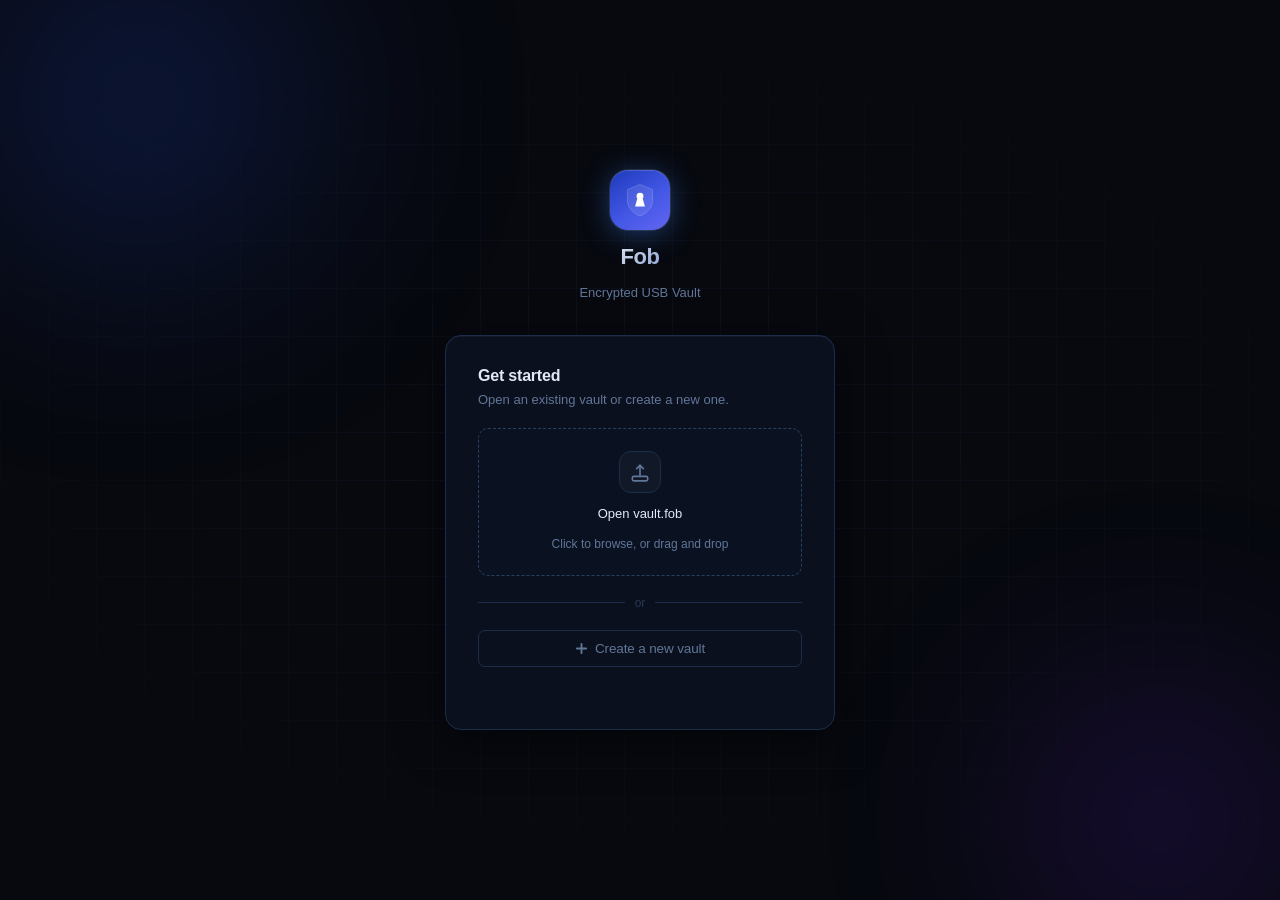
==== web/index.html @ 7285d8ee "Checkpoint: Phase B — browser vault now opens v4/Argon2id via embedded Rust WASM Replace the browser" ====
<!DOCTYPE html>
<html lang="en">
<head>
<meta charset="UTF-8">
<meta name="viewport" content="width=device-width, initial-scale=1.0">
<meta http-equiv="Content-Security-Policy" content="default-src 'none'; style-src 'unsafe-inline'; script-src 'unsafe-inline' 'wasm-unsafe-eval'; img-src data:; connect-src 'self'; object-src 'none'; base-uri 'none'; form-action 'none';">
<title>Fob — Encrypted Vault</title>
<link rel="icon" type="image/svg+xml" href="[data-uri]">
<style>
:root {
  --bg:        #07090f;
  --surface:   #0c1220;
  --surface2:  #111827;
  --surface3:  #17213a;
  --border:    #1e2d47;
  --border2:   #28405e;

  --blue:      #3b82f6;
  --blue-dim:  #0c1e3d;
  --blue-glow: rgba(59,130,246,.13);

  --text:      #e2e9f6;
  --text-2:    #617698;
  --text-3:    #273855;

  --ok:        #22c55e;
  --ok-dim:    #052012;
  --warn:      #f59e0b;
  --danger:    #ef4444;
  --danger-dim:#1f0808;

  --radius:    10px;
  --radius-lg: 16px;
  --radius-sm: 7px;
  --radius-xs: 4px;

  --sans: -apple-system, BlinkMacSystemFont, 'Inter', 'Segoe UI', sans-serif;
  --mono: 'SF Mono', 'JetBrains Mono', 'Fira Code', Consolas, monospace;

  --sidebar-w: 210px;
  --topbar-h:  48px;
  --t: .14s ease;
}

@keyframes fadeInUp  { from{opacity:0;transform:translateY(12px)}to{opacity:1;transform:translateY(0)} }
@keyframes fadeIn    { from{opacity:0}to{opacity:1} }
@keyframes modalIn   { from{opacity:0;transform:scale(.96) translateY(8px)}to{opacity:1;transform:scale(1) translateY(0)} }
@keyframes orb1      { 0%,100%{transform:translate(0,0) scale(1)}50%{transform:translate(7%,-5%) scale(1.07)} }
@keyframes orb2      { 0%,100%{transform:translate(0,0) scale(1)}50%{transform:translate(-5%,7%) scale(1.05)} }
@keyframes spin      { to{transform:rotate(360deg)} }
@keyframes pulse     { 0%,100%{opacity:1}50%{opacity:.45} }
@keyframes codePop   { 0%{transform:scale(1)}50%{transform:scale(1.04)}100%{transform:scale(1)} }

*,*::before,*::after{box-sizing:border-box;margin:0;padding:0}
html,body{height:100%;background:var(--bg);color:var(--text);font-family:var(--sans);font-size:14px;line-height:1.5;overflow:hidden;-webkit-font-smoothing:antialiased}
button{cursor:pointer;font-family:inherit}
input,textarea{font-family:inherit}
a{color:var(--blue);text-decoration:none}
svg{display:block;flex-shrink:0}
::-webkit-scrollbar{width:4px}
::-webkit-scrollbar-track{background:transparent}
::-webkit-scrollbar-thumb{background:var(--border2);border-radius:2px}

/* ── Lock screen ─────────────────────────────────────────────────── */
#lock-screen{position:relative;overflow:hidden;display:flex;flex-direction:column;align-items:center;justify-content:center;height:100vh;gap:32px}
.lock-bg{position:absolute;inset:0;pointer-events:none;z-index:0}
.lock-orb{position:absolute;border-radius:50%;filter:blur(90px);opacity:.35;will-change:transform}
.lock-orb-1{width:560px;height:560px;top:-180px;left:-140px;background:radial-gradient(circle,#1e3caa 0%,transparent 70%);animation:orb1 15s ease-in-out infinite}
.lock-orb-2{width:440px;height:440px;bottom:-140px;right:-100px;background:radial-gradient(circle,#4f1ea0 0%,transparent 70%);animation:orb2 19s ease-in-out infinite}
.lock-grid{position:absolute;inset:0;background-image:linear-gradient(var(--border) 1px,transparent 1px),linear-gradient(90deg,var(--border) 1px,transparent 1px);background-size:48px 48px;mask-image:radial-gradient(ellipse 65% 55% at 50% 50%,black 30%,transparent 100%);opacity:.2}

.brand{display:flex;flex-direction:column;align-items:center;gap:10px;position:relative;z-index:1;animation:fadeInUp .45s ease both}
.brand-logo{width:60px;height:60px;border-radius:18px;background:linear-gradient(145deg,#1e3abb 0%,#4257e5 55%,#6366f1 100%);display:flex;align-items:center;justify-content:center;box-shadow:0 0 0 1px rgba(255,255,255,.1),0 4px 28px rgba(59,130,246,.4),inset 0 1px 0 rgba(255,255,255,.15)}
.brand-name{font-size:22px;font-weight:700;letter-spacing:-.4px;background:linear-gradient(135deg,#dde4f0 0%,#8ba3d4 100%);-webkit-background-clip:text;-webkit-text-fill-color:transparent}
.brand-tagline{font-size:13px;color:var(--text-2)}

.lock-card{background:rgba(12,18,32,.9);border:1px solid var(--border);border-radius:var(--radius-lg);padding:28px 32px;width:390px;display:flex;flex-direction:column;gap:18px;box-shadow:0 8px 48px rgba(0,0,0,.55),inset 0 1px 0 rgba(255,255,255,.04);backdrop-filter:blur(20px);position:relative;z-index:1}
.lock-card-title{font-size:16px;font-weight:600;letter-spacing:-.2px}
.lock-card-sub{font-size:13px;color:var(--text-2);margin-top:2px;line-height:1.6}

/* vault-found badge */
.vault-badge{display:flex;align-items:center;gap:12px;background:var(--surface2);border:1px solid var(--border);border-radius:var(--radius);padding:12px 14px}
.vault-badge-icon{width:38px;height:38px;border-radius:10px;background:var(--blue-dim);border:1px solid rgba(59,130,246,.2);display:flex;align-items:center;justify-content:center;color:var(--blue);flex-shrink:0}
.vault-badge-name{font-size:13px;font-weight:500;color:var(--text)}
.vault-badge-hint{font-size:12px;color:var(--text-2);margin-top:1px}

/* ── Forms ───────────────────────────────────────────────────────── */
.field{display:flex;flex-direction:column;gap:5px}
.field label{font-size:11px;font-weight:700;color:var(--text-2);letter-spacing:.05em;text-transform:uppercase}
.field input,.field textarea{background:var(--bg);border:1px solid var(--border2);border-radius:var(--radius-sm);color:var(--text);padding:10px 12px;font-size:14px;outline:none;width:100%;transition:border-color var(--t),box-shadow var(--t)}
.field input:focus,.field textarea:focus{border-color:var(--blue);box-shadow:0 0 0 3px var(--blue-glow)}
.field input.error{border-color:var(--danger)}
.field input::placeholder,.field textarea::placeholder{color:var(--text-3)}
.pass-wrap{position:relative}
.pass-wrap input{padding-right:40px}
.pass-toggle{position:absolute;right:6px;top:50%;transform:translateY(-50%);background:none;border:none;color:var(--text-3);padding:6px;border-radius:6px;display:flex;transition:color var(--t),background var(--t)}
.pass-toggle:hover{color:var(--text);background:var(--surface2)}
.pass-toggle.accent:hover{color:var(--blue);background:var(--blue-dim)}

/* Collapsible "advanced" section — custom, not native <details>, so it
   animates smoothly and matches the rest of the app's look. */
.advanced-toggle{display:flex;align-items:center;gap:7px;background:none;border:none;color:var(--text-2);font-size:12.5px;font-weight:600;cursor:pointer;padding:2px 0;width:100%;text-align:left;transition:color var(--t)}
.advanced-toggle:hover{color:var(--text)}
.advanced-toggle-icon{display:flex;transition:transform var(--t) ease;color:var(--text-3)}
.advanced-toggle[aria-expanded="true"] .advanced-toggle-icon{transform:rotate(90deg)}
.advanced-panel{display:flex;flex-direction:column;gap:14px;max-height:0;overflow:hidden;transition:max-height .28s ease,opacity .2s ease;opacity:0}
.advanced-panel.open{max-height:280px;opacity:1;transition:max-height .32s ease,opacity .28s ease .04s}

/* Password strength meter */
.pw-strength{display:flex;gap:3px;margin-top:7px}
.pw-strength-seg{height:3px;flex:1;border-radius:2px;background:var(--border);transition:background .2s ease}
.pw-strength-label{font-size:11px;color:var(--text-3);margin-top:5px;transition:color .2s ease;min-height:14px}

.btn-row{display:flex;gap:8px}
.btn{display:inline-flex;align-items:center;justify-content:center;gap:7px;border:none;border-radius:var(--radius-sm);padding:10px 18px;font-size:13.5px;font-weight:500;transition:all var(--t);letter-spacing:-.01em;white-space:nowrap}
.btn:hover{filter:brightness(1.1)}
.btn:active{transform:scale(.98)}
.btn:disabled{opacity:.4;cursor:not-allowed;filter:none;transform:none}
.btn-primary{background:var(--blue);color:#fff;width:100%;box-shadow:0 2px 12px rgba(59,130,246,.3)}
.btn-primary:hover{box-shadow:0 4px 20px rgba(59,130,246,.45)}
.btn-secondary{background:var(--surface2);color:var(--text);border:1px solid var(--border2)}
.btn-danger{background:var(--danger-dim);color:var(--danger);border:1px solid rgba(239,68,68,.25)}
.btn-ghost{background:transparent;color:var(--text-2);border:1px solid var(--border)}
.btn-ghost:hover{background:var(--surface2);color:var(--text)}
.btn-sm{padding:6px 12px;font-size:12px}
.err-msg{font-size:12px;color:var(--danger);min-height:16px}
.spinner{width:15px;height:15px;border:2px solid rgba(255,255,255,.3);border-top-color:#fff;border-radius:50%;animation:spin .65s linear infinite;flex-shrink:0}

.or-divider{display:flex;align-items:center;gap:10px;font-size:12px;color:var(--text-3)}
.or-divider::before,.or-divider::after{content:'';flex:1;height:1px;background:var(--border)}

.vault-picker{display:flex;flex-direction:column;align-items:center;gap:11px;padding:22px;border:1px dashed var(--border2);border-radius:var(--radius);text-align:center;cursor:pointer;transition:border-color var(--t),background var(--t);background:rgba(59,130,246,.02)}
.vault-picker:hover,.vault-picker.drag-over{border-color:var(--blue);background:var(--blue-dim);border-style:solid}
.vault-picker-icon{width:42px;height:42px;border-radius:12px;background:var(--surface2);border:1px solid var(--border);display:flex;align-items:center;justify-content:center;color:var(--text-2)}
.vault-picker-text{font-size:13px;font-weight:500;color:var(--text)}
.vault-picker-hint{font-size:12px;color:var(--text-2)}
.forget-link{font-size:11.5px;color:var(--text-3);background:none;border:none;cursor:pointer;text-decoration:underline;text-decoration-style:dotted}
.forget-link:hover{color:var(--text-2)}

/* ── Vault UI ────────────────────────────────────────────────────── */
#vault-ui{display:none;flex-direction:column;height:100vh}
.topbar{height:var(--topbar-h);display:flex;align-items:center;padding:0 16px;border-bottom:1px solid var(--border);gap:10px;flex-shrink:0;background:var(--surface)}
.topbar-logo{width:28px;height:28px;border-radius:8px;flex-shrink:0;background:linear-gradient(145deg,#1e3abb,#6366f1);display:flex;align-items:center;justify-content:center}
.topbar-title{font-weight:700;font-size:14px;letter-spacing:-.2px}
.topbar-sep{width:1px;height:16px;background:var(--border2);flex-shrink:0}
.topbar-badge{background:var(--ok-dim);color:var(--ok);border-radius:var(--radius-xs);font-size:11px;font-weight:700;padding:2px 8px;letter-spacing:.07em;display:flex;align-items:center;gap:5px}
.topbar-fp{color:var(--text-3);font-size:11px;font-family:var(--mono);max-width:180px;overflow:hidden;text-overflow:ellipsis;white-space:nowrap}
.topbar-right{margin-left:auto;display:flex;align-items:center;gap:12px}
.topbar-clock{font-size:12px;color:var(--text-2);font-family:var(--mono)}

.vault-body{display:flex;flex:1;overflow:hidden}

/* ── Sidebar ─────────────────────────────────────────────────────── */
.sidebar{width:var(--sidebar-w);background:var(--surface);border-right:1px solid var(--border);display:flex;flex-direction:column;flex-shrink:0;overflow-y:auto;padding:10px 0}
.sidebar-section{font-size:10px;font-weight:700;color:var(--text-3);letter-spacing:.1em;text-transform:uppercase;padding:10px 16px 4px}
.nav-item{display:flex;align-items:center;gap:9px;padding:8px 12px 8px 14px;cursor:pointer;margin:1px 8px;border-radius:var(--radius-sm);transition:background var(--t),color var(--t);font-size:13px;font-weight:500;color:var(--text-2);user-select:none;position:relative}
.nav-item:hover{background:var(--surface2);color:var(--text)}
.nav-item.active{color:var(--text);background:var(--blue-dim)}
.nav-item.active::before{content:'';position:absolute;left:-8px;top:5px;bottom:5px;width:3px;background:var(--blue);border-radius:0 2px 2px 0}
.nav-item .ni{color:var(--text-3);transition:color var(--t)}
.nav-item:hover .ni,.nav-item.active .ni{color:var(--blue)}
.nav-count{margin-left:auto;background:var(--surface2);border-radius:10px;padding:1px 7px;font-size:11px;color:var(--text-3)}
.nav-item.active .nav-count{background:rgba(59,130,246,.15);color:var(--blue)}
.sidebar-divider{border:none;border-top:1px solid var(--border);margin:8px 0}
.sidebar-action{display:flex;align-items:center;gap:9px;padding:8px 12px 8px 14px;cursor:pointer;margin:1px 8px;border-radius:var(--radius-sm);transition:background var(--t),color var(--t);font-size:13px;color:var(--text-2)}
.sidebar-action:hover{background:var(--surface2);color:var(--text)}
.sidebar-action.danger:hover{color:var(--danger);background:var(--danger-dim)}
.sidebar-action .ni{color:var(--text-3)}
.sidebar-action:hover .ni{color:inherit}
.sidebar-action.danger:hover .ni{color:var(--danger)}

/* ── Content ─────────────────────────────────────────────────────── */
.content{flex:1;display:flex;flex-direction:column;overflow:hidden}
.content-header{padding:12px 20px;border-bottom:1px solid var(--border);display:flex;align-items:center;gap:10px;flex-shrink:0;background:var(--surface)}
.content-title{font-size:15px;font-weight:600;letter-spacing:-.2px}
.content-count{color:var(--text-3);font-size:13px}
.search-box{margin-left:auto;background:var(--surface2);border:1px solid var(--border2);border-radius:var(--radius-sm);display:flex;align-items:center;padding:0 10px;gap:7px;transition:border-color var(--t),box-shadow var(--t)}
.search-box:focus-within{border-color:var(--blue);box-shadow:0 0 0 3px var(--blue-glow)}
.search-box input{background:transparent;border:none;color:var(--text);font-size:13px;outline:none;padding:7px 0;width:150px}
.search-box input::placeholder{color:var(--text-3)}
.search-box .ni{color:var(--text-3)}
.add-btn{display:flex;align-items:center;gap:6px;background:var(--blue);color:#fff;border:none;border-radius:var(--radius-sm);padding:7px 14px;font-size:13px;font-weight:600;box-shadow:0 2px 8px rgba(59,130,246,.3);transition:all var(--t);flex-shrink:0}
.add-btn:hover{filter:brightness(1.1);box-shadow:0 4px 14px rgba(59,130,246,.45)}
.add-btn:active{transform:scale(.98)}
.content-body{display:flex;flex:1;overflow:hidden}

/* ── Entry list ──────────────────────────────────────────────────── */
.entry-list{width:272px;border-right:1px solid var(--border);overflow-y:auto;flex-shrink:0}
.entry-item{padding:11px 14px;border-bottom:1px solid rgba(30,45,71,.5);cursor:pointer;transition:background var(--t);display:flex;align-items:center;gap:11px}
.entry-item:hover{background:rgba(59,130,246,.06)}
.entry-item.selected{background:var(--blue-dim);border-left:3px solid var(--blue);padding-left:11px}
.entry-avatar{width:38px;height:38px;border-radius:11px;display:flex;align-items:center;justify-content:center;font-size:15px;font-weight:700;color:rgba(255,255,255,.92);flex-shrink:0;letter-spacing:-.5px}
.entry-text{overflow:hidden;min-width:0}
.entry-name{font-weight:500;font-size:13.5px;white-space:nowrap;overflow:hidden;text-overflow:ellipsis;color:var(--text)}
.entry-sub{font-size:12px;color:var(--text-3);white-space:nowrap;overflow:hidden;text-overflow:ellipsis;margin-top:2px}

.entry-empty{padding:48px 20px;text-align:center;color:var(--text-3);font-size:13px;line-height:1.8;display:flex;flex-direction:column;align-items:center;gap:12px}
.entry-empty-icon{width:48px;height:48px;border-radius:14px;background:var(--surface2);border:1px solid var(--border);display:flex;align-items:center;justify-content:center;color:var(--text-3)}

/* ── Detail panel ────────────────────────────────────────────────── */
.detail-panel{flex:1;overflow-y:auto;padding:24px 28px;display:flex;flex-direction:column}
.detail-empty{flex:1;display:flex;flex-direction:column;align-items:center;justify-content:center;color:var(--text-3);font-size:13px;gap:10px}
.detail-empty-icon{width:52px;height:52px;border-radius:14px;background:var(--surface2);border:1px solid var(--border);display:flex;align-items:center;justify-content:center;color:var(--text-3)}

.detail-header{display:flex;align-items:center;gap:14px;padding-bottom:20px;border-bottom:1px solid var(--border);margin-bottom:22px;flex-shrink:0}
.detail-avatar{width:48px;height:48px;border-radius:14px;display:flex;align-items:center;justify-content:center;font-size:20px;font-weight:700;color:rgba(255,255,255,.92);flex-shrink:0;letter-spacing:-1px}
.detail-hinfo{flex:1;min-width:0}
.detail-title{font-size:18px;font-weight:700;letter-spacing:-.3px;color:var(--text);white-space:nowrap;overflow:hidden;text-overflow:ellipsis}
.detail-subtitle{font-size:12px;color:var(--text-3);margin-top:3px}
.detail-type-badge{display:none}

.detail-field{margin-bottom:12px}
.detail-field-label{font-size:11px;font-weight:600;color:var(--text-3);text-transform:uppercase;letter-spacing:.07em;margin-bottom:5px}
.detail-field-row{display:flex;gap:6px}
.detail-field-value{flex:1;background:var(--bg);border:1px solid var(--border);border-radius:var(--radius-sm);padding:9px 12px;font-size:13.5px;color:var(--text);min-width:0;word-break:break-all;line-height:1.5;align-self:center}
.detail-field-value.masked{font-family:var(--mono);font-size:18px;letter-spacing:.06em;color:var(--text-3);line-height:1.2}
.detail-field-textarea{font-family:inherit;background:var(--bg);border:1px solid var(--border);border-radius:var(--radius-sm);padding:10px 12px;font-size:13px;color:var(--text);width:100%;line-height:1.7;resize:none;outline:none;display:block}

.detail-url-link{flex:1;background:var(--bg);border:1px solid var(--border);border-radius:var(--radius-sm);padding:9px 12px;font-size:13px;color:var(--blue);text-decoration:none;overflow:hidden;text-overflow:ellipsis;white-space:nowrap;display:block;transition:border-color var(--t)}
.detail-url-link:hover{border-color:var(--blue);background:var(--blue-dim)}

.detail-meta{font-size:12px;color:var(--text-3);margin-top:20px;padding-top:16px;border-top:1px solid var(--border);display:flex;gap:20px}
.detail-meta-item{display:flex;flex-direction:column;gap:3px}
.detail-meta-label{font-size:10.5px;font-weight:600;text-transform:uppercase;letter-spacing:.07em}
.detail-meta-val{font-size:12.5px;color:var(--text-2)}

.danger-zone{margin-top:28px;padding-top:16px;border-top:1px solid var(--border);display:flex;gap:8px}
.danger-zone .btn{flex:1}

.copy-btn{background:var(--surface2);color:var(--text-2);border:1px solid var(--border);border-radius:var(--radius-sm);padding:8px 13px;font-size:12px;font-weight:500;display:flex;align-items:center;gap:5px;transition:all var(--t);flex-shrink:0;white-space:nowrap;cursor:pointer}
.copy-btn:hover{background:var(--border2);color:var(--text)}
.copy-btn.copied{color:var(--ok);border-color:rgba(34,197,94,.3);background:rgba(34,197,94,.06)}

.reveal-btn{background:var(--surface2);color:var(--text-2);border:1px solid var(--border);border-radius:var(--radius-sm);padding:8px 13px;font-size:12px;font-weight:500;display:flex;align-items:center;gap:5px;transition:all var(--t);flex-shrink:0;cursor:pointer}
.reveal-btn:hover{background:var(--border2);color:var(--text)}

/* ── TOTP panel ──────────────────────────────────────────────────── */
.totp-panel{display:none;flex:1;overflow-y:auto;padding:20px 24px}
.totp-grid{display:grid;grid-template-columns:repeat(auto-fill,minmax(260px,1fr));gap:14px}
.totp-card{background:var(--surface2);border:1px solid var(--border);border-radius:var(--radius);padding:18px 20px;transition:border-color var(--t),box-shadow var(--t)}
.totp-card:hover{border-color:var(--border2);box-shadow:0 4px 20px rgba(0,0,0,.2)}
.totp-card-head{display:flex;align-items:center;gap:12px;margin-bottom:16px}
.totp-card-info{flex:1;overflow:hidden}
.totp-card-name{font-weight:600;font-size:14px;white-space:nowrap;overflow:hidden;text-overflow:ellipsis}
.totp-card-account{font-size:12px;color:var(--text-3);margin-top:2px;white-space:nowrap;overflow:hidden;text-overflow:ellipsis}
.totp-code-wrap{background:var(--bg);border:1px solid var(--border);border-radius:var(--radius-sm);padding:14px 16px;margin-bottom:12px;text-align:center}
.totp-code{font-family:var(--mono);font-size:30px;font-weight:800;letter-spacing:.3em;color:var(--text);line-height:1}
.totp-code.warn{color:var(--warn)}
.totp-code.crit{color:var(--danger);animation:pulse .8s ease infinite}
.totp-bar{height:2px;background:var(--border);border-radius:2px;overflow:hidden;margin-bottom:10px}
.totp-fill{height:100%;border-radius:2px;transition:width 1s linear,background .5s;background:var(--ok)}
.totp-fill.warn{background:var(--warn)}
.totp-fill.crit{background:var(--danger)}
.totp-foot{display:flex;justify-content:space-between;align-items:center}
.totp-secs{font-size:12px;color:var(--text-3)}
.totp-card-actions{display:flex;gap:6px}

/* ── Modal ───────────────────────────────────────────────────────── */
.modal-backdrop{display:none;position:fixed;inset:0;z-index:200;background:rgba(0,0,0,.65);align-items:center;justify-content:center;backdrop-filter:blur(3px)}
.modal-backdrop.open{display:flex;animation:fadeIn .15s ease}
.modal{background:var(--surface);border:1px solid var(--border);border-radius:var(--radius-lg);padding:26px 30px;width:450px;max-height:90vh;overflow-y:auto;box-shadow:0 12px 50px rgba(0,0,0,.6),inset 0 1px 0 rgba(255,255,255,.04);display:flex;flex-direction:column;gap:16px;animation:modalIn .18s ease;transition:width .2s ease}
.modal-sm{width:340px;padding:24px}
.modal-wide{width:600px}
.modal-title{font-size:16px;font-weight:700;letter-spacing:-.2px}
.modal-sub{font-size:13px;color:var(--text-2);line-height:1.6}
.modal-footer{display:flex;gap:10px;justify-content:flex-end;margin-top:4px}
.confirm-icon{width:44px;height:44px;border-radius:12px;background:var(--danger-dim);border:1px solid rgba(239,68,68,.2);display:flex;align-items:center;justify-content:center;color:var(--danger)}

/* ── Toast ───────────────────────────────────────────────────────── */
#toast{position:fixed;bottom:24px;left:50%;transform:translateX(-50%) translateY(8px);background:var(--surface2);border:1px solid var(--border2);border-radius:var(--radius-sm);padding:10px 18px;font-size:13px;box-shadow:0 8px 24px rgba(0,0,0,.5);opacity:0;transition:opacity .2s,transform .2s;pointer-events:none;z-index:999;display:flex;align-items:center;gap:8px;max-width:420px}
#toast.show{opacity:1;transform:translateX(-50%) translateY(0)}
#toast.ok{color:var(--ok);border-color:rgba(34,197,94,.2)}
#toast.err{color:var(--danger);border-color:rgba(239,68,68,.2)}
</style>
</head>
<body>

<!-- ══ LOCK SCREEN ════════════════════════════════════════════════ -->
<div id="lock-screen">
  <div class="lock-bg">
    <div class="lock-orb lock-orb-1"></div>
    <div class="lock-orb lock-orb-2"></div>
    <div class="lock-grid"></div>
  </div>

  <div class="brand">
    <div class="brand-logo">
      <svg viewBox="0 0 30 35" fill="none" width="30" height="35">
        <path d="M15 1.5L27.5 6.5V18C27.5 24.6 21.9 30.4 15 33C8.1 30.4 2.5 24.6 2.5 18V6.5L15 1.5Z" fill="rgba(255,255,255,.1)" stroke="rgba(255,255,255,.22)" stroke-width=".75"/>
        <circle cx="15" cy="13.2" r="3.4" fill="white"/>
        <path d="M12.3 15.6L10.1 23.5H19.9L17.7 15.6Z" fill="white"/>
      </svg>
    </div>
    <div class="brand-name">Fob</div>
    <div class="brand-tagline">Encrypted USB Vault</div>
  </div>

  <!-- Vault saved in browser — just enter passphrase -->
  <div class="lock-card" id="card-unlock" style="display:none">
    <div>
      <div class="lock-card-title">Welcome back</div>
    </div>
    <div class="vault-badge" id="unlock-badge">
      <div class="vault-badge-icon">
        <svg viewBox="0 0 16 16" fill="none" stroke="currentColor" stroke-width="1.5" stroke-linecap="round" stroke-linejoin="round" width="18" height="18"><rect x="2.5" y="7" width="11" height="7.5" rx="1.5"/><path d="M5 7V5.5a3 3 0 016 0V7"/></svg>
      </div>
      <div>
        <div class="vault-badge-name">Encrypted Vault</div>
        <div class="vault-badge-hint" id="unlock-vault-hint">Saved in browser</div>
      </div>
    </div>
    <div class="field">
      <label>Passphrase</label>
      <div class="pass-wrap">
        <input id="passphrase" type="password" autocomplete="off" spellcheck="false" placeholder="Enter your passphrase" />
        <button class="pass-toggle" type="button" data-action="toggle-pass" title="Show/hide">
          <svg id="eye-icon" viewBox="0 0 16 16" fill="none" stroke="currentColor" stroke-width="1.5" stroke-linecap="round" stroke-linejoin="round" width="15" height="15"><path d="M1 8C1 8 4 3.5 8 3.5s7 4.5 7 4.5-3 4.5-7 4.5S1 8 1 8z"/><circle cx="8" cy="8" r="2"/></svg>
        </button>
      </div>
    </div>
    <div class="err-msg" id="unlock-err"></div>
    <button class="btn btn-primary" id="unlock-btn" data-action="unlock">Unlock Vault</button>
    <button class="forget-link" data-action="forget">Use a different vault</button>
  </div>

  <!-- No vault saved — pick or create (visible by default; JS replaces if vault found) -->
  <div class="lock-card" id="card-pick">
    <div>
      <div class="lock-card-title">Get started</div>
      <div class="lock-card-sub">Open an existing vault or create a new one.</div>
    </div>
    <div class="vault-picker" id="pick-zone" data-action="pick-vault">
      <div class="vault-picker-icon">
        <svg viewBox="0 0 20 20" fill="none" stroke="currentColor" stroke-width="1.5" stroke-linecap="round" stroke-linejoin="round" width="22" height="22"><path d="M10 13V4"/><path d="M7 7l3-3 3 3"/><rect x="3" y="14" width="14" height="4" rx="1.5"/></svg>
      </div>
      <div class="vault-picker-text">Open vault.fob</div>
      <div class="vault-picker-hint">Click to browse, or drag and drop</div>
    </div>
    <div class="or-divider">or</div>
    <button class="btn btn-ghost" data-action="show-create" style="width:100%">
      <svg viewBox="0 0 14 14" fill="none" stroke="currentColor" stroke-width="2" stroke-linecap="round" width="13" height="13"><path d="M7 2v10M2 7h10"/></svg>
      Create a new vault
    </button>
    <div class="err-msg" id="pick-err"></div>
  </div>

  <!-- Create new vault -->
  <div class="lock-card" id="card-create" style="display:none">
    <div>
      <div class="lock-card-title">Create vault</div>
      <div class="lock-card-sub">Choose a strong passphrase. You cannot recover it if forgotten.</div>
    </div>
    <div class="field">
      <label>New Passphrase</label>
      <input id="create-pass" type="password" autocomplete="new-password" spellcheck="false" placeholder="Choose a strong passphrase" />
    </div>
    <div class="field">
      <label>Confirm Passphrase</label>
      <input id="create-pass2" type="password" autocomplete="new-password" spellcheck="false" placeholder="Confirm passphrase" />
    </div>
    <button type="button" class="advanced-toggle" data-action="toggle-advanced" aria-expanded="false" aria-controls="create-advanced">
      <span class="advanced-toggle-icon">
        <svg viewBox="0 0 12 12" fill="none" stroke="currentColor" stroke-width="2" stroke-linecap="round" stroke-linejoin="round" width="10" height="10"><path d="M4 2l4 4-4 4"/></svg>
      </span>
      Advanced: decoy &amp; duress passphrases
    </button>
    <div class="advanced-panel" id="create-advanced">
      <div class="lock-card-sub">
        A decoy passphrase opens a second vault with fake data — useful under
        coercion. A duress passphrase silently destroys this vault instead of
        opening it. Leave blank to skip either.
      </div>
      <div class="field">
        <label>Decoy Passphrase</label>
        <input id="create-decoy-pass" type="password" autocomplete="new-password" spellcheck="false" placeholder="Optional — opens a fake vault" />
      </div>
      <div class="field">
        <label>Duress Passphrase</label>
        <input id="create-duress-pass" type="password" autocomplete="new-password" spellcheck="false" placeholder="Optional — destroys this vault" />
      </div>
    </div>
    <div class="err-msg" id="create-err"></div>
    <div class="btn-row">
      <button class="btn btn-ghost" data-action="back-to-pick" style="flex:1">← Back</button>
      <button class="btn btn-primary" id="create-btn" data-action="create-vault" style="flex:2">Create Vault</button>
    </div>
  </div>
</div>

<!-- ══ VAULT UI ═══════════════════════════════════════════════════ -->
<div id="vault-ui">
  <div class="topbar">
    <div class="topbar-logo">
      <svg viewBox="0 0 30 35" fill="none" width="16" height="19">
        <path d="M15 1.5L27.5 6.5V18C27.5 24.6 21.9 30.4 15 33C8.1 30.4 2.5 24.6 2.5 18V6.5L15 1.5Z" fill="rgba(255,255,255,.15)" stroke="rgba(255,255,255,.3)" stroke-width=".75"/>
        <circle cx="15" cy="13.2" r="3.4" fill="white"/>
        <path d="M12.3 15.6L10.1 23.5H19.9L17.7 15.6Z" fill="white"/>
      </svg>
    </div>
    <span class="topbar-title">Fob</span>
    <span style="font-size:11px;color:var(--text-3);font-family:var(--mono)" id="tb-version"></span>
    <div class="topbar-sep"></div>
    <span class="topbar-badge" id="tb-badge">
      <svg viewBox="0 0 8 8" width="6" height="6"><circle cx="4" cy="4" r="4" fill="currentColor"/></svg>
      UNLOCKED
    </span>
    <span class="topbar-fp" id="tb-fp"></span>
    <div class="topbar-right">
      <span class="topbar-clock" id="tb-clock"></span>
    </div>
  </div>

  <div class="vault-body">
    <div class="sidebar">
      <div class="sidebar-section">Vault</div>
      <div class="nav-item active" data-view="passwords">
        <span class="ni"><svg viewBox="0 0 16 16" fill="none" stroke="currentColor" stroke-width="1.5" stroke-linecap="round" stroke-linejoin="round" width="15" height="15"><circle cx="5.5" cy="5.5" r="3.5"/><path d="M8 8.5 12.5 13"/><path d="M11 11.5l1.5-1.5"/></svg></span>
        Passwords <span class="nav-count" id="cnt-pw">0</span>
      </div>
      <div class="nav-item" data-view="totp">
        <span class="ni"><svg viewBox="0 0 16 16" fill="none" stroke="currentColor" stroke-width="1.5" stroke-linecap="round" stroke-linejoin="round" width="15" height="15"><circle cx="8" cy="8" r="6.5"/><path d="M8 5v3l2 1.5"/></svg></span>
        Two-Factor <span class="nav-count" id="cnt-totp">0</span>
      </div>
      <div class="nav-item" data-view="ssh">
        <span class="ni"><svg viewBox="0 0 16 16" fill="none" stroke="currentColor" stroke-width="1.5" stroke-linecap="round" stroke-linejoin="round" width="15" height="15"><rect x="1" y="2.5" width="14" height="11" rx="2"/><path d="M4 7l2.5 2L4 11"/><path d="M9.5 11h3"/></svg></span>
        SSH Keys <span class="nav-count" id="cnt-ssh">0</span>
      </div>
      <div class="nav-item" data-view="notes">
        <span class="ni"><svg viewBox="0 0 16 16" fill="none" stroke="currentColor" stroke-width="1.5" stroke-linecap="round" stroke-linejoin="round" width="15" height="15"><path d="M10 1.5H4.5a1 1 0 00-1 1v11a1 1 0 001 1h7a1 1 0 001-1V4.5L10 1.5z"/><path d="M10 1.5v3h3"/><path d="M5.5 7.5h5M5.5 10h3.5"/></svg></span>
        Notes <span class="nav-count" id="cnt-notes">0</span>
      </div>

      <div class="sidebar-divider"></div>
      <div class="sidebar-section">Actions</div>
      <div class="sidebar-action" data-action="export">
        <span class="ni"><svg viewBox="0 0 16 16" fill="none" stroke="currentColor" stroke-width="1.5" stroke-linecap="round" stroke-linejoin="round" width="15" height="15"><path d="M8 3v9"/><path d="M5 9l3 3 3-3"/><path d="M3 13h10"/></svg></span>
        Export to USB
      </div>
      <div class="sidebar-action" data-action="import">
        <span class="ni"><svg viewBox="0 0 16 16" fill="none" stroke="currentColor" stroke-width="1.5" stroke-linecap="round" stroke-linejoin="round" width="15" height="15"><path d="M8 12V3"/><path d="M5 6l3-3 3 3"/><path d="M3 13h10"/></svg></span>
        Import vault
      </div>

      <div class="sidebar-divider"></div>
      <div class="sidebar-section">Session</div>
      <div class="sidebar-action" data-action="lock">
        <span class="ni"><svg viewBox="0 0 16 16" fill="none" stroke="currentColor" stroke-width="1.5" stroke-linecap="round" stroke-linejoin="round" width="15" height="15"><rect x="2.5" y="7" width="11" height="7.5" rx="1.5"/><path d="M5 7V5.5a3 3 0 016 0V7"/></svg></span>
        Lock vault
      </div>
      <div class="sidebar-action danger" data-action="lock-close">
        <span class="ni"><svg viewBox="0 0 16 16" fill="none" stroke="currentColor" stroke-width="1.5" stroke-linecap="round" width="15" height="15"><path d="M3 3l10 10M13 3L3 13"/></svg></span>
        Lock &amp; close
      </div>
    </div>

    <div class="content">
      <div class="content-header">
        <span class="content-title" id="view-title">Passwords</span>
        <span class="content-count" id="view-count"></span>
        <div class="search-box" id="search-wrap">
          <span class="ni"><svg viewBox="0 0 16 16" fill="none" stroke="currentColor" stroke-width="1.5" stroke-linecap="round" width="14" height="14"><circle cx="6.5" cy="6.5" r="4"/><path d="M11 11l3 3"/></svg></span>
          <input id="search" type="text" placeholder="Search…" />
        </div>
        <button class="add-btn" id="add-btn" data-action="add">
          <svg viewBox="0 0 14 14" fill="none" stroke="currentColor" stroke-width="2" stroke-linecap="round" width="13" height="13"><path d="M7 2v10M2 7h10"/></svg>
          Add
        </button>
      </div>
      <div class="content-body">
        <div class="entry-list" id="entry-list"></div>
        <div class="detail-panel" id="detail-panel"></div>
        <div class="totp-panel" id="totp-panel"></div>
      </div>
    </div>
  </div>
</div>

<!-- ══ ADD MODAL ══════════════════════════════════════════════════ -->
<div class="modal-backdrop" id="add-modal">
  <div class="modal" id="modal">
    <div class="modal-title" id="modal-title">Add entry</div>
    <div id="modal-fields"></div>
    <div class="err-msg" id="modal-err"></div>
    <div class="modal-footer">
      <button class="btn btn-ghost btn-sm" data-action="close-modal">Cancel</button>
      <button class="btn btn-primary btn-sm" id="modal-save" data-action="save-entry">Save entry</button>
    </div>
  </div>
</div>

<!-- ══ CONFIRM MODAL ══════════════════════════════════════════════ -->
<div class="modal-backdrop" id="confirm-modal">
  <div class="modal modal-sm">
    <div class="confirm-icon">
      <svg viewBox="0 0 16 16" fill="none" stroke="currentColor" stroke-width="1.5" stroke-linecap="round" stroke-linejoin="round" width="18" height="18"><path d="M2 4.5h12"/><path d="M5 4.5V3h6v1.5"/><path d="M3.5 4.5l1 9h7l1-9"/></svg>
    </div>
    <div>
      <div class="modal-title" id="confirm-title">Delete entry?</div>
      <div class="modal-sub" id="confirm-sub">This action cannot be undone.</div>
    </div>
    <div class="modal-footer">
      <button class="btn btn-ghost btn-sm" data-action="confirm-no">Cancel</button>
      <button class="btn btn-danger btn-sm" data-action="confirm-yes">Delete</button>
    </div>
  </div>
</div>

<div id="toast"></div>

<script>
let wasm_bindgen = (function(exports) {
    let script_src;
    if (typeof document !== 'undefined' && document.currentScript !== null) {
        script_src = new URL(document.currentScript.src, location.href).toString();
    }

    /**
     * Create a fresh v4 vault (Argon2id by default). Returns the vault file
     * bytes. `recovery_enabled` optionally embeds a post-quantum recovery slot
     * and returns the one-time recovery key via `last_recovery_key()`.
     * @param {string} main_pass
     * @param {string | null | undefined} decoy_pass
     * @param {string | null | undefined} duress_pass
     * @param {boolean} recovery_enabled
     * @returns {Uint8Array}
     */
    function create_vault(main_pass, decoy_pass, duress_pass, recovery_enabled) {
        try {
            const retptr = wasm.__wbindgen_add_to_stack_pointer(-16);
            const ptr0 = passStringToWasm0(main_pass, wasm.__wbindgen_export, wasm.__wbindgen_export2);
            const len0 = WASM_VECTOR_LEN;
            var ptr1 = isLikeNone(decoy_pass) ? 0 : passStringToWasm0(decoy_pass, wasm.__wbindgen_export, wasm.__wbindgen_export2);
            var len1 = WASM_VECTOR_LEN;
            var ptr2 = isLikeNone(duress_pass) ? 0 : passStringToWasm0(duress_pass, wasm.__wbindgen_export, wasm.__wbindgen_export2);
            var len2 = WASM_VECTOR_LEN;
            wasm.create_vault(retptr, ptr0, len0, ptr1, len1, ptr2, len2, recovery_enabled);
            var r0 = getDataViewMemory0().getInt32(retptr + 4 * 0, true);
            var r1 = getDataViewMemory0().getInt32(retptr + 4 * 1, true);
            var r2 = getDataViewMemory0().getInt32(retptr + 4 * 2, true);
            var r3 = getDataViewMemory0().getInt32(retptr + 4 * 3, true);
            if (r3) {
                throw takeObject(r2);
            }
            var v4 = getArrayU8FromWasm0(r0, r1).slice();
            wasm.__wbindgen_export4(r0, r1 * 1, 1);
            return v4;
        } finally {
            wasm.__wbindgen_add_to_stack_pointer(16);
        }
    }
    exports.create_vault = create_vault;

    /**
     * Generate a random password of the given length (same charset as the CLI).
     * @param {number} length
     * @returns {string}
     */
    function generate_password(length) {
        let deferred2_0;
        let deferred2_1;
        try {
            const retptr = wasm.__wbindgen_add_to_stack_pointer(-16);
            wasm.generate_password(retptr, length);
            var r0 = getDataViewMemory0().getInt32(retptr + 4 * 0, true);
            var r1 = getDataViewMemory0().getInt32(retptr + 4 * 1, true);
            var r2 = getDataViewMemory0().getInt32(retptr + 4 * 2, true);
            var r3 = getDataViewMemory0().getInt32(retptr + 4 * 3, true);
            var ptr1 = r0;
            var len1 = r1;
            if (r3) {
                ptr1 = 0; len1 = 0;
                throw takeObject(r2);
            }
            deferred2_0 = ptr1;
            deferred2_1 = len1;
            return getStringFromWasm0(ptr1, len1);
        } finally {
            wasm.__wbindgen_add_to_stack_pointer(16);
            wasm.__wbindgen_export4(deferred2_0, deferred2_1, 1);
        }
    }
    exports.generate_password = generate_password;

    /**
     * Install a panic hook that surfaces Rust panics to the browser console via
     * `console.error`, so a failing call logs the real message instead of the
     * opaque `wasm://... unreachable`. Call once at page load.
     */
    function init_panic_hook() {
        wasm.init_panic_hook();
    }
    exports.init_panic_hook = init_panic_hook;

    /**
     * The one-time recovery key produced by the most recent `create_vault`
     * call that had `recovery_enabled = true`. Empty string if none.
     * @returns {string}
     */
    function last_recovery_key() {
        let deferred1_0;
        let deferred1_1;
        try {
            const retptr = wasm.__wbindgen_add_to_stack_pointer(-16);
            wasm.last_recovery_key(retptr);
            var r0 = getDataViewMemory0().getInt32(retptr + 4 * 0, true);
            var r1 = getDataViewMemory0().getInt32(retptr + 4 * 1, true);
            deferred1_0 = r0;
            deferred1_1 = r1;
            return getStringFromWasm0(r0, r1);
        } finally {
            wasm.__wbindgen_add_to_stack_pointer(16);
            wasm.__wbindgen_export4(deferred1_0, deferred1_1, 1);
        }
    }
    exports.last_recovery_key = last_recovery_key;

    /**
     * Parse a vault file's header only — no passphrase, no decryption.
     * @param {Uint8Array} bytes
     * @returns {any}
     */
    function parse_header(bytes) {
        try {
            const retptr = wasm.__wbindgen_add_to_stack_pointer(-16);
            const ptr0 = passArray8ToWasm0(bytes, wasm.__wbindgen_export);
            const len0 = WASM_VECTOR_LEN;
            wasm.parse_header(retptr, ptr0, len0);
            var r0 = getDataViewMemory0().getInt32(retptr + 4 * 0, true);
            var r1 = getDataViewMemory0().getInt32(retptr + 4 * 1, true);
            var r2 = getDataViewMemory0().getInt32(retptr + 4 * 2, true);
            if (r2) {
                throw takeObject(r1);
            }
            return takeObject(r0);
        } finally {
            wasm.__wbindgen_add_to_stack_pointer(16);
        }
    }
    exports.parse_header = parse_header;

    /**
     * Check whether a passphrase clears the minimum bar for new vaults.
     * @param {string} passphrase
     * @returns {boolean}
     */
    function passphrase_acceptable(passphrase) {
        const ptr0 = passStringToWasm0(passphrase, wasm.__wbindgen_export, wasm.__wbindgen_export2);
        const len0 = WASM_VECTOR_LEN;
        const ret = wasm.passphrase_acceptable(ptr0, len0);
        return ret !== 0;
    }
    exports.passphrase_acceptable = passphrase_acceptable;

    /**
     * Estimate passphrase strength (0.0..1.0) using a conservative character-set
     * entropy model. Shared so browser and CLI use the same bar.
     * @param {string} passphrase
     * @returns {number}
     */
    function passphrase_strength(passphrase) {
        const ptr0 = passStringToWasm0(passphrase, wasm.__wbindgen_export, wasm.__wbindgen_export2);
        const len0 = WASM_VECTOR_LEN;
        const ret = wasm.passphrase_strength(ptr0, len0);
        return ret;
    }
    exports.passphrase_strength = passphrase_strength;

    /**
     * Vault bytes produced by the most recent `recover_vault` call.
     * @returns {Uint8Array}
     */
    function recover_new_bytes() {
        try {
            const retptr = wasm.__wbindgen_add_to_stack_pointer(-16);
            wasm.recover_new_bytes(retptr);
            var r0 = getDataViewMemory0().getInt32(retptr + 4 * 0, true);
            var r1 = getDataViewMemory0().getInt32(retptr + 4 * 1, true);
            var v1 = getArrayU8FromWasm0(r0, r1).slice();
            wasm.__wbindgen_export4(r0, r1 * 1, 1);
            return v1;
        } finally {
            wasm.__wbindgen_add_to_stack_pointer(16);
        }
    }
    exports.recover_new_bytes = recover_new_bytes;

    /**
     * Recover a vault's Main slot with a post-quantum recovery key (bypassing
     * the passphrase) and set a new main passphrase. Returns the recovered JSON
     * blob so the UI can show it, then the new vault bytes are available via
     * `recover_new_bytes()`. Mirrors the CLI's `fob recover` flow.
     * @param {Uint8Array} bytes
     * @param {string} recovery_key
     * @param {string} new_passphrase
     * @returns {string}
     */
    function recover_vault(bytes, recovery_key, new_passphrase) {
        let deferred5_0;
        let deferred5_1;
        try {
            const retptr = wasm.__wbindgen_add_to_stack_pointer(-16);
            const ptr0 = passArray8ToWasm0(bytes, wasm.__wbindgen_export);
            const len0 = WASM_VECTOR_LEN;
            const ptr1 = passStringToWasm0(recovery_key, wasm.__wbindgen_export, wasm.__wbindgen_export2);
            const len1 = WASM_VECTOR_LEN;
            const ptr2 = passStringToWasm0(new_passphrase, wasm.__wbindgen_export, wasm.__wbindgen_export2);
            const len2 = WASM_VECTOR_LEN;
            wasm.recover_vault(retptr, ptr0, len0, ptr1, len1, ptr2, len2);
            var r0 = getDataViewMemory0().getInt32(retptr + 4 * 0, true);
            var r1 = getDataViewMemory0().getInt32(retptr + 4 * 1, true);
            var r2 = getDataViewMemory0().getInt32(retptr + 4 * 2, true);
            var r3 = getDataViewMemory0().getInt32(retptr + 4 * 3, true);
            var ptr4 = r0;
            var len4 = r1;
            if (r3) {
                ptr4 = 0; len4 = 0;
                throw takeObject(r2);
            }
            deferred5_0 = ptr4;
            deferred5_1 = len4;
            return getStringFromWasm0(ptr4, len4);
        } finally {
            wasm.__wbindgen_add_to_stack_pointer(16);
            wasm.__wbindgen_export4(deferred5_0, deferred5_1, 1);
        }
    }
    exports.recover_vault = recover_vault;

    /**
     * Re-encrypt a slot with the current passphrase and return the new vault
     * bytes. `json` is the current `VaultBlob` JSON (as returned by unlock).
     * @param {Uint8Array} bytes
     * @param {string} passphrase
     * @param {number} slot
     * @param {string} json
     * @returns {Uint8Array}
     */
    function save_vault(bytes, passphrase, slot, json) {
        try {
            const retptr = wasm.__wbindgen_add_to_stack_pointer(-16);
            const ptr0 = passArray8ToWasm0(bytes, wasm.__wbindgen_export);
            const len0 = WASM_VECTOR_LEN;
            const ptr1 = passStringToWasm0(passphrase, wasm.__wbindgen_export, wasm.__wbindgen_export2);
            const len1 = WASM_VECTOR_LEN;
            const ptr2 = passStringToWasm0(json, wasm.__wbindgen_export, wasm.__wbindgen_export2);
            const len2 = WASM_VECTOR_LEN;
            wasm.save_vault(retptr, ptr0, len0, ptr1, len1, slot, ptr2, len2);
            var r0 = getDataViewMemory0().getInt32(retptr + 4 * 0, true);
            var r1 = getDataViewMemory0().getInt32(retptr + 4 * 1, true);
            var r2 = getDataViewMemory0().getInt32(retptr + 4 * 2, true);
            var r3 = getDataViewMemory0().getInt32(retptr + 4 * 3, true);
            if (r3) {
                throw takeObject(r2);
            }
            var v4 = getArrayU8FromWasm0(r0, r1).slice();
            wasm.__wbindgen_export4(r0, r1 * 1, 1);
            return v4;
        } finally {
            wasm.__wbindgen_add_to_stack_pointer(16);
        }
    }
    exports.save_vault = save_vault;

    /**
     * OpenSSH `SHA256:...` fingerprint of a public key line.
     * @param {string} public_key_line
     * @returns {string}
     */
    function ssh_fingerprint(public_key_line) {
        let deferred3_0;
        let deferred3_1;
        try {
            const retptr = wasm.__wbindgen_add_to_stack_pointer(-16);
            const ptr0 = passStringToWasm0(public_key_line, wasm.__wbindgen_export, wasm.__wbindgen_export2);
            const len0 = WASM_VECTOR_LEN;
            wasm.ssh_fingerprint(retptr, ptr0, len0);
            var r0 = getDataViewMemory0().getInt32(retptr + 4 * 0, true);
            var r1 = getDataViewMemory0().getInt32(retptr + 4 * 1, true);
            var r2 = getDataViewMemory0().getInt32(retptr + 4 * 2, true);
            var r3 = getDataViewMemory0().getInt32(retptr + 4 * 3, true);
            var ptr2 = r0;
            var len2 = r1;
            if (r3) {
                ptr2 = 0; len2 = 0;
                throw takeObject(r2);
            }
            deferred3_0 = ptr2;
            deferred3_1 = len2;
            return getStringFromWasm0(ptr2, len2);
        } finally {
            wasm.__wbindgen_add_to_stack_pointer(16);
            wasm.__wbindgen_export4(deferred3_0, deferred3_1, 1);
        }
    }
    exports.ssh_fingerprint = ssh_fingerprint;

    /**
     * Generate a TOTP code for a base32 secret. Mirrors `fob-core::totp`.
     * @param {string} secret_base32
     * @param {number} period
     * @param {number} digits
     * @returns {string}
     */
    function totp_code(secret_base32, period, digits) {
        let deferred3_0;
        let deferred3_1;
        try {
            const retptr = wasm.__wbindgen_add_to_stack_pointer(-16);
            const ptr0 = passStringToWasm0(secret_base32, wasm.__wbindgen_export, wasm.__wbindgen_export2);
            const len0 = WASM_VECTOR_LEN;
            wasm.totp_code(retptr, ptr0, len0, period, digits);
            var r0 = getDataViewMemory0().getInt32(retptr + 4 * 0, true);
            var r1 = getDataViewMemory0().getInt32(retptr + 4 * 1, true);
            var r2 = getDataViewMemory0().getInt32(retptr + 4 * 2, true);
            var r3 = getDataViewMemory0().getInt32(retptr + 4 * 3, true);
            var ptr2 = r0;
            var len2 = r1;
            if (r3) {
                ptr2 = 0; len2 = 0;
                throw takeObject(r2);
            }
            deferred3_0 = ptr2;
            deferred3_1 = len2;
            return getStringFromWasm0(ptr2, len2);
        } finally {
            wasm.__wbindgen_add_to_stack_pointer(16);
            wasm.__wbindgen_export4(deferred3_0, deferred3_1, 1);
        }
    }
    exports.totp_code = totp_code;

    /**
     * Seconds remaining in the current TOTP window.
     * @param {number} period
     * @returns {number}
     */
    function totp_seconds_remaining(period) {
        const ret = wasm.totp_seconds_remaining(period);
        return ret >>> 0;
    }
    exports.totp_seconds_remaining = totp_seconds_remaining;

    /**
     * Unlock a vault with a passphrase. Tries Main, Decoy, then Duress.
     * Returns `{ slot, json }`; the caller must check `slot` and treat the
     * duress slot as a wipe trigger, never as a normal unlock.
     * @param {Uint8Array} bytes
     * @param {string} passphrase
     * @returns {any}
     */
    function unlock_vault(bytes, passphrase) {
        try {
            const retptr = wasm.__wbindgen_add_to_stack_pointer(-16);
            const ptr0 = passArray8ToWasm0(bytes, wasm.__wbindgen_export);
            const len0 = WASM_VECTOR_LEN;
            const ptr1 = passStringToWasm0(passphrase, wasm.__wbindgen_export, wasm.__wbindgen_export2);
            const len1 = WASM_VECTOR_LEN;
            wasm.unlock_vault(retptr, ptr0, len0, ptr1, len1);
            var r0 = getDataViewMemory0().getInt32(retptr + 4 * 0, true);
            var r1 = getDataViewMemory0().getInt32(retptr + 4 * 1, true);
            var r2 = getDataViewMemory0().getInt32(retptr + 4 * 2, true);
            if (r2) {
                throw takeObject(r1);
            }
            return takeObject(r0);
        } finally {
            wasm.__wbindgen_add_to_stack_pointer(16);
        }
    }
    exports.unlock_vault = unlock_vault;
    function __wbg_get_imports() {
        const import0 = {
            __proto__: null,
            __wbg_String_8564e559799eccda: function(arg0, arg1) {
                const ret = String(getObject(arg1));
                const ptr1 = passStringToWasm0(ret, wasm.__wbindgen_export, wasm.__wbindgen_export2);
                const len1 = WASM_VECTOR_LEN;
                getDataViewMemory0().setInt32(arg0 + 4 * 1, len1, true);
                getDataViewMemory0().setInt32(arg0 + 4 * 0, ptr1, true);
            },
            __wbg___wbindgen_is_function_1ff95bcc5517c252: function(arg0) {
                const ret = typeof(getObject(arg0)) === 'function';
                return ret;
            },
            __wbg___wbindgen_is_object_a27215656b807791: function(arg0) {
                const val = getObject(arg0);
                const ret = typeof(val) === 'object' && val !== null;
                return ret;
            },
            __wbg___wbindgen_is_string_ea5e6cc2e4141dfe: function(arg0) {
                const ret = typeof(getObject(arg0)) === 'string';
                return ret;
            },
            __wbg___wbindgen_is_undefined_c05833b95a3cf397: function(arg0) {
                const ret = getObject(arg0) === undefined;
                return ret;
            },
            __wbg___wbindgen_throw_344f42d3211c4765: function(arg0, arg1) {
                throw new Error(getStringFromWasm0(arg0, arg1));
            },
            __wbg_call_a6e5c5dce5018821: function() { return handleError(function (arg0, arg1, arg2) {
                const ret = getObject(arg0).call(getObject(arg1), getObject(arg2));
                return addHeapObject(ret);
            }, arguments); },
            __wbg_crypto_38df2bab126b63dc: function(arg0) {
                const ret = getObject(arg0).crypto;
                return addHeapObject(ret);
            },
            __wbg_eval_832ed6e42a9be51c: function() { return handleError(function (arg0, arg1) {
                const ret = eval(getStringFromWasm0(arg0, arg1));
                return addHeapObject(ret);
            }, arguments); },
            __wbg_getRandomValues_c44a50d8cfdaebeb: function() { return handleError(function (arg0, arg1) {
                getObject(arg0).getRandomValues(getObject(arg1));
            }, arguments); },
            __wbg_getRandomValues_cc7f052a444bb2ce: function() { return handleError(function (arg0, arg1) {
                globalThis.crypto.getRandomValues(getArrayU8FromWasm0(arg0, arg1));
            }, arguments); },
            __wbg_getRandomValues_ceb34d8ffce7e87f: function() { return handleError(function (arg0, arg1) {
                globalThis.crypto.getRandomValues(getArrayU8FromWasm0(arg0, arg1));
            }, arguments); },
            __wbg_length_1f0964f4a5e2c6d8: function(arg0) {
                const ret = getObject(arg0).length;
                return ret;
            },
            __wbg_msCrypto_bd5a034af96bcba6: function(arg0) {
                const ret = getObject(arg0).msCrypto;
                return addHeapObject(ret);
            },
            __wbg_new_da52cf8fe3429cb2: function() {
                const ret = new Object();
                return addHeapObject(ret);
            },
            __wbg_new_with_length_e6785c33c8e4cce8: function(arg0) {
                const ret = new Uint8Array(arg0 >>> 0);
                return addHeapObject(ret);
            },
            __wbg_node_84ea875411254db1: function(arg0) {
                const ret = getObject(arg0).node;
                return addHeapObject(ret);
            },
            __wbg_now_86c0d4ba3fa605b8: function() {
                const ret = Date.now();
                return ret;
            },
            __wbg_process_44c7a14e11e9f69e: function(arg0) {
                const ret = getObject(arg0).process;
                return addHeapObject(ret);
            },
            __wbg_prototypesetcall_4770620bbe4688a0: function(arg0, arg1, arg2) {
                Uint8Array.prototype.set.call(getArrayU8FromWasm0(arg0, arg1), getObject(arg2));
            },
            __wbg_randomFillSync_6c25eac9869eb53c: function() { return handleError(function (arg0, arg1) {
                getObject(arg0).randomFillSync(takeObject(arg1));
            }, arguments); },
            __wbg_require_b4edbdcf3e2a1ef0: function() { return handleError(function () {
                const ret = module.require;
                return addHeapObject(ret);
            }, arguments); },
            __wbg_set_6be42768c690e380: function(arg0, arg1, arg2) {
                getObject(arg0)[takeObject(arg1)] = takeObject(arg2);
            },
            __wbg_static_accessor_GLOBAL_4ef717fb391d88b7: function() {
                const ret = typeof global === 'undefined' ? null : global;
                return isLikeNone(ret) ? 0 : addHeapObject(ret);
            },
            __wbg_static_accessor_GLOBAL_THIS_8d1badc68b5a74f4: function() {
                const ret = typeof globalThis === 'undefined' ? null : globalThis;
                return isLikeNone(ret) ? 0 : addHeapObject(ret);
            },
            __wbg_static_accessor_SELF_146583524fe1469b: function() {
                const ret = typeof self === 'undefined' ? null : self;
                return isLikeNone(ret) ? 0 : addHeapObject(ret);
            },
            __wbg_static_accessor_WINDOW_f2829a2234d7819e: function() {
                const ret = typeof window === 'undefined' ? null : window;
                return isLikeNone(ret) ? 0 : addHeapObject(ret);
            },
            __wbg_subarray_3ed232c8a6baee09: function(arg0, arg1, arg2) {
                const ret = getObject(arg0).subarray(arg1 >>> 0, arg2 >>> 0);
                return addHeapObject(ret);
            },
            __wbg_versions_276b2795b1c6a219: function(arg0) {
                const ret = getObject(arg0).versions;
                return addHeapObject(ret);
            },
            __wbindgen_cast_0000000000000001: function(arg0) {
                // Cast intrinsic for `F64 -> Externref`.
                const ret = arg0;
                return addHeapObject(ret);
            },
            __wbindgen_cast_0000000000000002: function(arg0, arg1) {
                // Cast intrinsic for `Ref(Slice(U8)) -> NamedExternref("Uint8Array")`.
                const ret = getArrayU8FromWasm0(arg0, arg1);
                return addHeapObject(ret);
            },
            __wbindgen_cast_0000000000000003: function(arg0, arg1) {
                // Cast intrinsic for `Ref(String) -> Externref`.
                const ret = getStringFromWasm0(arg0, arg1);
                return addHeapObject(ret);
            },
            __wbindgen_object_clone_ref: function(arg0) {
                const ret = getObject(arg0);
                return addHeapObject(ret);
            },
            __wbindgen_object_drop_ref: function(arg0) {
                takeObject(arg0);
            },
        };
        return {
            __proto__: null,
            "./fob_wasm_bg.js": import0,
        };
    }

    function addHeapObject(obj) {
        if (heap_next === heap.length) heap.push(heap.length + 1);
        const idx = heap_next;
        heap_next = heap[idx];

        heap[idx] = obj;
        return idx;
    }

    function dropObject(idx) {
        if (idx < 1028) return;
        heap[idx] = heap_next;
        heap_next = idx;
    }

    function getArrayU8FromWasm0(ptr, len) {
        ptr = ptr >>> 0;
        return getUint8ArrayMemory0().subarray(ptr / 1, ptr / 1 + len);
    }

    let cachedDataViewMemory0 = null;
    function getDataViewMemory0() {
        if (cachedDataViewMemory0 === null || cachedDataViewMemory0.buffer.detached === true || (cachedDataViewMemory0.buffer.detached === undefined && cachedDataViewMemory0.buffer !== wasm.memory.buffer)) {
            cachedDataViewMemory0 = new DataView(wasm.memory.buffer);
        }
        return cachedDataViewMemory0;
    }

    function getStringFromWasm0(ptr, len) {
        return decodeText(ptr >>> 0, len);
    }

    let cachedUint8ArrayMemory0 = null;
    function getUint8ArrayMemory0() {
        if (cachedUint8ArrayMemory0 === null || cachedUint8ArrayMemory0.byteLength === 0) {
            cachedUint8ArrayMemory0 = new Uint8Array(wasm.memory.buffer);
        }
        return cachedUint8ArrayMemory0;
    }

    function getObject(idx) { return heap[idx]; }

    function handleError(f, args) {
        try {
            return f.apply(this, args);
        } catch (e) {
            wasm.__wbindgen_export3(addHeapObject(e));
        }
    }

    let heap = new Array(1024).fill(undefined);
    heap.push(undefined, null, true, false);

    let heap_next = heap.length;

    function isLikeNone(x) {
        return x === undefined || x === null;
    }

    function passArray8ToWasm0(arg, malloc) {
        const ptr = malloc(arg.length * 1, 1) >>> 0;
        getUint8ArrayMemory0().set(arg, ptr / 1);
        WASM_VECTOR_LEN = arg.length;
        return ptr;
    }

    function passStringToWasm0(arg, malloc, realloc) {
        if (realloc === undefined) {
            const buf = cachedTextEncoder.encode(arg);
            const ptr = malloc(buf.length, 1) >>> 0;
            getUint8ArrayMemory0().subarray(ptr, ptr + buf.length).set(buf);
            WASM_VECTOR_LEN = buf.length;
            return ptr;
        }

        let len = arg.length;
        let ptr = malloc(len, 1) >>> 0;

        const mem = getUint8ArrayMemory0();

        let offset = 0;

        for (; offset < len; offset++) {
            const code = arg.charCodeAt(offset);
            if (code > 0x7F) break;
            mem[ptr + offset] = code;
        }
        if (offset !== len) {
            if (offset !== 0) {
                arg = arg.slice(offset);
            }
            ptr = realloc(ptr, len, len = offset + arg.length * 3, 1) >>> 0;
            const view = getUint8ArrayMemory0().subarray(ptr + offset, ptr + len);
            const ret = cachedTextEncoder.encodeInto(arg, view);

            offset += ret.written;
            ptr = realloc(ptr, len, offset, 1) >>> 0;
        }

        WASM_VECTOR_LEN = offset;
        return ptr;
    }

    function takeObject(idx) {
        const ret = getObject(idx);
        dropObject(idx);
        return ret;
    }

    let cachedTextDecoder = new TextDecoder('utf-8', { ignoreBOM: true, fatal: true });
    cachedTextDecoder.decode();
    function decodeText(ptr, len) {
        return cachedTextDecoder.decode(getUint8ArrayMemory0().subarray(ptr, ptr + len));
    }

    const cachedTextEncoder = new TextEncoder();

    if (!('encodeInto' in cachedTextEncoder)) {
        cachedTextEncoder.encodeInto = function (arg, view) {
            const buf = cachedTextEncoder.encode(arg);
            view.set(buf);
            return {
                read: arg.length,
                written: buf.length
            };
        };
    }

    let WASM_VECTOR_LEN = 0;

    let wasmModule, wasmInstance, wasm;
    function __wbg_finalize_init(instance, module) {
        wasmInstance = instance;
        wasm = instance.exports;
        wasmModule = module;
        cachedDataViewMemory0 = null;
        cachedUint8ArrayMemory0 = null;
        return wasm;
    }

    async function __wbg_load(module, imports) {
        if (typeof Response === 'function' && module instanceof Response) {
            if (typeof WebAssembly.instantiateStreaming === 'function') {
                try {
                    return await WebAssembly.instantiateStreaming(module, imports);
                } catch (e) {
                    const validResponse = module.ok && expectedResponseType(module.type);

                    if (validResponse && module.headers.get('Content-Type') !== 'application/wasm') {
                        console.warn("`WebAssembly.instantiateStreaming` failed because your server does not serve Wasm with `application/wasm` MIME type. Falling back to `WebAssembly.instantiate` which is slower. Original error:\n", e);

                    } else { throw e; }
                }
            }

            const bytes = await module.arrayBuffer();
            return await WebAssembly.instantiate(bytes, imports);
        } else {
            const instance = await WebAssembly.instantiate(module, imports);

            if (instance instanceof WebAssembly.Instance) {
                return { instance, module };
            } else {
                return instance;
            }
        }

        function expectedResponseType(type) {
            switch (type) {
                case 'basic': case 'cors': case 'default': return true;
            }
            return false;
        }
    }

    function initSync(module) {
        if (wasm !== undefined) return wasm;


        if (module !== undefined) {
            if (Object.getPrototypeOf(module) === Object.prototype) {
                ({module} = module)
            } else {
                console.warn('using deprecated parameters for `initSync()`; pass a single object instead')
            }
        }

        const imports = __wbg_get_imports();
        if (!(module instanceof WebAssembly.Module)) {
            module = new WebAssembly.Module(module);
        }
        const instance = new WebAssembly.Instance(module, imports);
        return __wbg_finalize_init(instance, module);
    }

    async function __wbg_init(module_or_path) {
        if (wasm !== undefined) return wasm;


        if (module_or_path !== undefined) {
            if (Object.getPrototypeOf(module_or_path) === Object.prototype) {
                ({module_or_path} = module_or_path)
            } else {
                console.warn('using deprecated parameters for the initialization function; pass a single object instead')
            }
        }

        if (module_or_path === undefined && script_src !== undefined) {
            module_or_path = script_src.replace(/\.js$/, "_bg.wasm");
        }
        const imports = __wbg_get_imports();

        if (typeof module_or_path === 'string' || (typeof Request === 'function' && module_or_path instanceof Request) || (typeof URL === 'function' && module_or_path instanceof URL)) {
            module_or_path = fetch(module_or_path);
        }

        const { instance, module } = await __wbg_load(await module_or_path, imports);

        return __wbg_finalize_init(instance, module);
    }

    return Object.assign(__wbg_init, { initSync }, exports);
})({ __proto__: null });


// ── auto-generated: base64-embedded wasm + bootstrap ──────────────────────
// Built from crates/fob-wasm via build_wasm.sh. Do not edit by hand.
(function () {
  "use strict";
  const B64 = "AGFzbQEAAAABwAIrYAAAYAABf2AAAXxgAX8AYAF/AX9gAn9/AGACf38Bf2ACf38BfGADf39/AGADf39/AX9gBH9/f38AYAR/f39/AX9gBX9/f39/AGAFf39/f38Bf2AGf39/f39/AGAGf39/f39/AX9gB39/f39/f38AYAd/f39/f39/AX9gCH9/f39/f39/AGALf39/f39/f39/f38Bf2AJf39/f39/fn5+AGAEf39/fgBgBH9/f34Bf2AFf39/fn8AYAZ/f39+f38AYAZ/f399f38AYAZ/f398f38AYAN/f34AYAR/f35/AGAFf39+f38AYAR/f35+AGAFf399f38AYAV/f3x/fwBgBH9+f38AYAN/fn4AYAV/fn5+fgBgBH99f38AYAR/fH9/AGAEf3x/fwF/YAJ+fwF/[base64]/[base64]/MB1AP8AvwBiQSeBLwEoAL4A/kD5QHnA6MEqwGtAqQElwL3A9YD0gKQA6oD/gLCBMEEvwSABNUD/QL9AYwEogShA9cDmAPVBIoC6gGmBKkEwAT6A74EqgSlBKcEqwSoBP0DiwLoAfwDHyDFA+wCpAKoAr4DwAP2AsID8wLyAssDwQO/A/cC+AL0AvsCxAP1AuQCwwPfArsD8ALOA8wD1QLfA+AD4QPiA5sBhALdA+wB6AP/A80D8AHpAaoC/gOZA5MCzwOOBIcCsgSxBLMErgOrA4IEIdYEyQSHBIQErwPZA/kC+gGVBIYEmwOFBLYE0QOlA5wCxALLBO4D7QPbA4ED/wGYBLgE8gPkA4gEwQGzArkEugSJAo4CrAGPA5wECrnnE7UE/[base64]/AeDhCAMQiiIQoD+A4MgDEI4iISEhCIdIAR8QQApA+CQRHwgBSAcIAd8IhxCf4WDfCAcIAaDfCAcQjKJIBxCLomFIBxCF4mFfCIefCIMQiSJIAxCHomFIAxCGYmFIAwgCyAKhYMgCyAKg4V8IBpCOIYgGkKA/gODQiiGhCAaQoCA/AeDQhiGIBpCgICA+A+DQgiGhIQgGkIIiEKAgID4D4MgGkIYiEKAgPwHg4QgGkIoiEKA/[base64]/[base64]/[base64]/AeDhCAWQiiIQoD+A4MgFkI4iISEhCIefCAgfCAcICIgDHwiDEJ/hYN8IAwgF4N8IAxCMokgDEIuiYUgDEIXiYV8IiJ8IhZCJIkgFkIeiYUgFkIZiYUgFiALIBiFgyALIBiDhXxBACkDkJFEIBVCOIYgFUKA/gODQiiGhCAVQoCA/AeDQhiGIBVCgICA+A+DQgiGhIQgFUIIiEKAgID4D4MgFUIYiEKAgPwHg4QgFUIoiEKA/[base64]/AeDhCATQiiIQoD+A4MgE0I4iISEhCIifCAMfCAaIBkgGHwiGEJ/hYN8IBggF4N8IBhCMokgGEIuiYUgGEIXiYV8Ihl8IhNCJIkgE0IeiYUgE0IZiYUgEyAUIBWFgyAUIBWDhXxBACkDqJFEIBJCOIYgEkKA/gODQiiGhCASQoCA/AeDQhiGIBJCgICA+A+DQgiGhIQgEkIIiEKAgID4D4MgEkIYiEKAgPwHg4QgEkIoiEKA/[base64]/AeDhCAQQiiIQoD+A4MgEEI4iISEhCIofCAYfCASIBcgFXwiFUJ/hYN8IBUgFoN8IBVCMokgFUIuiYUgFUIXiYV8Ihd8IhBCJIkgEEIeiYUgEEIZiYUgECARIAuFgyARIAuDhXxBACkDwJFEIA9COIYgD0KA/gODQiiGhCAPQoCA/AeDQhiGIA9CgICA+A+DQgiGhIQgD0IIiEKAgID4D4MgD0IYiEKAgPwHg4QgD0IoiEKA/[base64]/AeDhCANQiiIQoD+A4MgDUI4iISEhCINfCAVfCAXIBQgC3wiC0J/[base64]/[base64]/iRRCAkQj+JICRCOImFICRCB4iFICN8ICl8IBJCLYkgEkIDiYUgEkIGiIV8Ihd8IBh8IBogGYUgDCAUfCIMgyAZhXwgDEIyiSAMQi6JhSAMQheJhXwiHHwiFEIkiSAUQh6JhSAUQhmJhSAUIBMgC4WDIBMgC4OFfEEAKQOAkkQgHkI/[base64]/[base64]/[base64]/[base64]/[base64]/[base64]/[base64]/[base64]/[base64]/[base64]/iSAYQjiJhSAYQgeIhSAXfCAifCASQi2JIBJCA4mFIBJCBoiFfCIXQQApA/[base64]/[base64]/[base64]/[base64]/[base64]/iSAXQjiJhSAXQgeIhSAPfCAdfCApQi2JIClCA4mFIClCBoiFfCInQQApA/[base64]/[base64]/[base64]/[base64]/[base64]/gfwHcUEIeCALQRh4Qf+B/AdxciIbamoiDGoiC0EedyALQRN3cyALQQp3cyALIAIgCnNxIAIgCnFzaiABQQRqKAAAIhxB/4H8B3FBCHggHEEYeEH/gfwHcXIiHSAFakEAKALYjkRqIAYgDCAIaiIcQX9zcWogHCAHcWogHEEadyAcQRV3cyAcQQd3c2oiHmoiDEEedyAMQRN3cyAMQQp3cyAMIAsgAnNxIAsgAnFzaiAaQf+B/AdxQQh4IBpBGHhB/4H8B3FyIh8gBmpBACgC3I5EaiAHIB4gCWoiHkF/c3FqIB4gHHFqIB5BGncgHkEVd3MgHkEHd3NqIiBqIhpBHncgGkETd3MgGkEKd3MgGiAMIAtzcSAMIAtxc2ogGUH/gfwHcUEIeCAZQRh4Qf+B/AdxciIhIAdqQQAoAuCORGogHCAgIApqIiBBf3NxaiAgIB5xaiAgQRp3ICBBFXdzICBBB3dzaiIiaiIZQR53IBlBE3dzIBlBCndzIBkgGiAMc3EgGiAMcXNqIBwgGEH/gfwHcUEIeCAYQRh4Qf+B/AdxciIjakEAKALkjkRqIB4gIiACaiIYQX9zcWogGCAgcWogGEEadyAYQRV3cyAYQQd3c2oiImoiHEEedyAcQRN3cyAcQQp3cyAcIBkgGnNxIBkgGnFzakEAKALojkQgF0H/gfwHcUEIeCAXQRh4Qf+B/AdxciIXaiAeaiAgICIgC2oiHkF/c3FqIB4gGHFqIB5BGncgHkEVd3MgHkEHd3NqIiJqIgtBHncgC0ETd3MgC0EKd3MgCyAcIBlzcSAcIBlxc2pBACgC7I5EIBZB/4H8B3FBCHggFkEYeEH/gfwHcXIiFmogIGogGCAiIAxqIiBBf3NxaiAgIB5xaiAgQRp3ICBBFXdzICBBB3dzaiIiaiIMQR53IAxBE3dzIAxBCndzIAwgCyAcc3EgCyAccXNqQQAoAvCORCAVQf+B/AdxQQh4IBVBGHhB/4H8B3FyIhVqIBhqIB4gIiAaaiIYQX9zcWogGCAgcWogGEEadyAYQRV3cyAYQQd3c2oiImoiGkEedyAaQRN3cyAaQQp3cyAaIAwgC3NxIAwgC3FzakEAKAL0jkQgFEH/gfwHcUEIeCAUQRh4Qf+B/AdxciIUaiAeaiAgICIgGWoiHkF/c3FqIB4gGHFqIB5BGncgHkEVd3MgHkEHd3NqIiJqIhlBHncgGUETd3MgGUEKd3MgGSAaIAxzcSAaIAxxc2pBACgC+I5EIBNB/4H8B3FBCHggE0EYeEH/gfwHcXIiE2ogIGogGCAiIBxqIiBBf3NxaiAgIB5xaiAgQRp3ICBBFXdzICBBB3dzaiIiaiIcQR53IBxBE3dzIBxBCndzIBwgGSAac3EgGSAacXNqQQAoAvyORCASQf+B/AdxQQh4IBJBGHhB/4H8B3FyIhJqIBhqIB4gIiALaiIYQX9zcWogGCAgcWogGEEadyAYQRV3cyAYQQd3c2oiJGoiC0EedyALQRN3cyALQQp3cyALIBwgGXNxIBwgGXFzakEAKAKAj0QgEUH/gfwHcUEIeCARQRh4Qf+B/AdxciIiaiAeaiAgICQgDGoiEUF/c3FqIBEgGHFqIBFBGncgEUEVd3MgEUEHd3NqIh5qIgxBHncgDEETd3MgDEEKd3MgDCALIBxzcSALIBxxc2pBACgChI9EIBBB/4H8B3FBCHggEEEYeEH/gfwHcXIiJGogIGogGCAeIBpqIhBBf3NxaiAQIBFxaiAQQRp3IBBBFXdzIBBBB3dzaiIeaiIaQR53IBpBE3dzIBpBCndzIBogDCALc3EgDCALcXNqQQAoAoiPRCAPQf+B/AdxQQh4IA9BGHhB/4H8B3FyIiVqIBhqIBEgHiAZaiIPQX9zcWogDyAQcWogD0EadyAPQRV3cyAPQQd3c2oiIGoiGUEedyAZQRN3cyAZQQp3cyAZIBogDHNxIBogDHFzakEAKAKMj0QgDkH/gfwHcUEIeCAOQRh4Qf+B/AdxciIeaiARaiAQICAgHGoiHEF/c3FqIBwgD3FqIBxBGncgHEEVd3MgHEEHd3NqIhFqIiBBHncgIEETd3MgIEEKd3MgICAZIBpzcSAZIBpxc2pBACgCkI9EIA1B/4H8B3FBCHggDUEYeEH/[base64]/AXFBA0kNACADQRGtQiCGIANBF2qthDcDMCADQQhqQcmBwAAgA0EwahDUASADKAIIIQEgACADKQIMNwIIIAAgATYCBCAAQQg2AgAMBgsgAiAErYAiAkI4hiACQoD+A4NCKIaEIAJCgID8B4NCGIYgAkKAgID4D4NCCIaEhCACQgiIQoCAgPgPgyACQhiIQoCA/[base64]////B3FqIAT8CgAACyADQTBqIANBgAZqQeAA/[base64]/gODQiiGhCAPQoCA/AeDQhiGIA9CgICA+A+DQgiGhIQgDkIBhkKAgID4D4MgDkIPiEKAgPwHg4QgDkIfiEKA/gODIBBCOIiEhIQiDjcDaCADIA43A4gIIAMgAykDYDcDgAggAyADKQNYNwP4ByADIAMpA1A3A/AHIAMgAykDSDcD6AcgAyADKQNANwPgByADIAMpAzg3A9gHIAMgAykDMDcD0AcgA0HoBGogA0HQB2pBARAoIAMgAygC+AQiBkH/gfwHcUEIeCAGQRh4Qf+B/AdxcjYCkAUgAyADKAL0BCIGQf+B/AdxQQh4IAZBGHhB/4H8B3FyNgKMBSADIAMoAvAEIgZB/4H8B3FBCHggBkEYeEH/gfwHcXI2AogFIAMgAygC7AQiBkH/gfwHcUEIeCAGQRh4Qf+B/AdxcjYChAUgAyADKALoBCIGQf+B/AdxQQh4IAZBGHhB/[base64]/AODQiiGIAJCgID8B4NCGIYgAkKAgID4D4NCCIaEhCAPQgGGQoCAgPgPgyASQhiIQoCA/AeDhCAQQgGGQoD+A4MgEUI4iISEhEKAgICAgICAgMAAhDcDaCADQYAGaiADQTBqQQEQKCADNQKEBiEPIAM1AoAGIQIgAygCiAYhBiADKAKMBiEEIAMoApAGIQUgAyADKALoAjYCkAYgAyADKQPgAjcDiAYgAyADKQPYAjcDgAYgA0IANwBFIANBgAE6AEQgAyAFQf+B/AdxQQh4IAVBGHhB/4H8B3FyNgJAIAMgBEH/gfwHcUEIeCAEQRh4Qf+B/AdxcjYCPCADIAZB/4H8B3FBCHggBkEYeEH/[base64]/AeDQhiGIA9CgICA+A+DQgiGhIQgAkIYhkKAgID4D4MgAkIIhkKAgPwHg4QgAkIIiEKA/gODIA5COIiEhIQ3AzAgA0GABmogA0EwakEBECggAygCgAYhBiADKAKEBiEEIAMoAogGIQggAygCjAYhCSADKAKQBiEKENEEQRQhB0EUQQEQoAQiBUUNBCAFIApB/4H8B3FBCHggCkEYeEH/gfwHcXI2ABAgBSAJQf+B/AdxQQh4IAlBGHhB/4H8B3FyNgAMIAUgCEH/gfwHcUEIeCAIQRh4Qf+B/AdxcjYACCAFIARB/4H8B3FBCHggBEEYeEH/gfwHcXI2AAQgBSAGQf+B/AdxQQh4IAZBGHhB/[base64]/AHQQAhBCADQQApA5DKQDcD6AcgA0EAKQOIykA3A+AHIANBACkDgMpANwPYByADQQApA/[base64]/AeDQhiGIA5CgICA+A+DQgiGhIQgAkIBhkKAgID4D4MgAkIPiEKAgPwHg4QgAkIfiEKA/gODIA9COIiEhIRCgICAgICAgIDAAIQiAjcDaCADIAI3A7gGIAMgAykDYDcDsAYgAyADKQNYNwOoBiADIAMpA1A3A6AGIAMgAykDSDcDmAYgAyADKQNANwOQBiADIAMpAzg3A4gGIAMgAykDMDcDgAYgBiADQYAGakEBECMgA0GAAToAUCADIAMoAnQiBkH/gfwHcUEIeCAGQRh4Qf+B/AdxcjYCNCADIAMoAnAiBkH/gfwHcUEIeCAGQRh4Qf+B/AdxcjYCMCADIAMoAnwiBkH/gfwHcUEIeCAGQRh4Qf+B/AdxcjYCPCADIAMoAngiBkH/gfwHcUEIeCAGQRh4Qf+B/AdxcjYCOCADIAMoAoQBIgZB/4H8B3FBCHggBkEYeEH/gfwHcXI2AkQgAyADKAKAASIGQf+B/AdxQQh4IAZBGHhB/4H8B3FyNgJAIAMgAygCjAEiBkH/gfwHcUEIeCAGQRh4Qf+B/AdxcjYCTCADIAMoAogBIgZB/4H8B3FBCHggBkEYeEH/gfwHcXI2AkggAykDuAEhAiADQgA3AGAgA0IANwBZIANCADcAUSADIAJCCYYiD0KAAoQiDkKA/gODQiiGIA5CgID8B4NCGIYgDkKAgID4D4NCCIaEhCACQgGGQoCAgPgPgyACQg+IQoCA/[base64]/4H8B3FBCHggDUEYeEH/gfwHcXI2ABwgBSAMQf+B/AdxQQh4IAxBGHhB/4H8B3FyNgAYIAUgC0H/gfwHcUEIeCALQRh4Qf+B/AdxcjYAFCAFIApB/4H8B3FBCHggCkEYeEH/gfwHcXI2ABAgBSAJQf+B/AdxQQh4IAlBGHhB/4H8B3FyNgAMIAUgCEH/gfwHcUEIeCAIQRh4Qf+B/AdxcjYACCAFIARB/4H8B3FBCHggBEEYeEH/gfwHcXI2AAQgBSAGQf+B/AdxQQh4IAZBGHhB/[base64]/BgJAIARFDQAgA0GABmogByAGQYD///8HcWogBPwKAAALIANBMGogA0GABmpB0AH8CgAAIANBMGogAy0ArwEiBmoiBUGAAToAACADKQP4ASEPIAMpA/ABIQ4CQCAGQf8AcyIERQ0AIAVBAWpBACAE/AsACyADQTBqQYABaiEFAkAgBEEPSw0AIANB0AdqIANBMGpBgAH8CgAAIAUgA0HQB2pBARAiIANBMGpBAEHwAPwLAAsgAyAGrSIQQjuGIA5CCoYiESAQQgOGhCIQQoD+A4NCKIaEIBBCgID8B4NCGIYgEEKAgID4D4NCCIaEhCAOQgKGQoCAgPgPgyAOQg6IQoCA/AeDhCAOQh6IQoD+A4MgEUI4iISEhDcDqAEgAyAOQjaIIg5COIYgD0IKhiIQIA6EIg5CgP4Dg0IohoQgDkKAgPwHg0IYhiAOQoCAgPgPg0IIhoSEIA9CAoZCgICA+A+DIA9CDohCgID8B4OEIA9CHohCgP4DgyAQQjiIhISENwOgASADQdAHaiADQTBqQYAB/AoAACAFIANB0AdqQQEQIiADIAMpA+gBIg5COIYgDkKA/gODQiiGhCAOQoCA/AeDQhiGIA5CgICA+A+DQgiGhIQgDkIIiEKAgID4D4MgDkIYiEKAgPwHg4QgDkIoiEKA/gODIA5COIiEhIQ3A7gFIAMgAykD4AEiDkI4hiAOQoD+A4NCKIaEIA5CgID8B4NCGIYgDkKAgID4D4NCCIaEhCAOQgiIQoCAgPgPgyAOQhiIQoCA/AeDhCAOQiiIQoD+A4MgDkI4iISEhDcDsAUgAyADKQPYASIOQjiGIA5CgP4Dg0IohoQgDkKAgPwHg0IYhiAOQoCAgPgPg0IIhoSEIA5CCIhCgICA+A+DIA5CGIhCgID8B4OEIA5CKIhCgP4DgyAOQjiIhISENwOoBSADIAMpA9ABIg5COIYgDkKA/gODQiiGhCAOQoCA/AeDQhiGIA5CgICA+A+DQgiGhIQgDkIIiEKAgID4D4MgDkIYiEKAgPwHg4QgDkIoiEKA/gODIA5COIiEhIQ3A6AFIAMgAykDyAEiDkI4hiAOQoD+A4NCKIaEIA5CgID8B4NCGIYgDkKAgID4D4NCCIaEhCAOQgiIQoCAgPgPgyAOQhiIQoCA/AeDhCAOQiiIQoD+A4MgDkI4iISEhDcDmAUgAyADKQPAASIOQjiGIA5CgP4Dg0IohoQgDkKAgPwHg0IYhiAOQoCAgPgPg0IIhoSEIA5CCIhCgICA+A+DIA5CGIhCgID8B4OEIA5CKIhCgP4DgyAOQjiIhISENwOQBSADIAMpA7gBIg5COIYgDkKA/gODQiiGhCAOQoCA/AeDQhiGIA5CgICA+A+DQgiGhIQgDkIIiEKAgID4D4MgDkIYiEKAgPwHg4QgDkIoiEKA/gODIA5COIiEhIQ3A4gFIAMgAykDsAEiDkI4hiAOQoD+A4NCKIaEIA5CgID8B4NCGIYgDkKAgID4D4NCCIaEhCAOQgiIQoCAgPgPgyAOQhiIQoCA/AeDhCAOQiiIQoD+A4MgDkI4iISEhDcDgAUMAQsgBkUNACADQYAFaiAHIAb8CgAACyADQTBqIANBgAVqQYAB/[base64]/[base64]/AoAACADQYABOgA4IAMpA/[base64]/AeDhCACQh6IQoD+A4MgD0I4iISEhEKAgICAgICAgMAAhDcDqAEgA0GABmogA0EwakGAAfwKAAAgBiADQYAGakEBECIgA0GAAToAcCADIAMpA+gBIgJCOIYgAkKA/gODQiiGhCACQoCA/AeDQhiGIAJCgICA+A+DQgiGhIQgAkIIiEKAgID4D4MgAkIYiEKAgPwHg4QgAkIoiEKA/[base64]/AeDhCACQiiIQoD+A4MgAkI4iISEhDcDWCADIAMpA9ABIgJCOIYgAkKA/gODQiiGhCACQoCA/AeDQhiGIAJCgICA+A+DQgiGhIQgAkIIiEKAgID4D4MgAkIYiEKAgPwHg4QgAkIoiEKA/[base64]/AeDhCACQiiIQoD+A4MgAkI4iISEhDcDQCADIAMpA7gBIgJCOIYgAkKA/gODQiiGhCACQoCA/AeDQhiGIAJCgICA+A+DQgiGhIQgAkIIiEKAgID4D4MgAkIYiEKAgPwHg4QgAkIoiEKA/[base64]/AODQiiGIA5CgID8B4NCGIYgDkKAgID4D4NCCIaEhCACQgKGQoCAgPgPgyACQg6IQoCA/[base64]/gODQiiGhCAUQoCA/AeDQhiGIBRCgICA+A+DQgiGhIQgFEIIiEKAgID4D4MgFEIYiEKAgPwHg4QgFEIoiEKA/[base64]/AeDhCASQiiIQoD+A4MgEkI4iISEhDcAKCAFIBFCOIYgEUKA/gODQiiGhCARQoCA/AeDQhiGIBFCgICA+A+DQgiGhIQgEUIIiEKAgID4D4MgEUIYiEKAgPwHg4QgEUIoiEKA/[base64]/AeDhCAPQiiIQoD+A4MgD0I4iISEhDcAECAFIA5COIYgDkKA/gODQiiGhCAOQoCA/AeDQhiGIA5CgICA+A+DQgiGhIQgDkIIiEKAgID4D4MgDkIYiEKAgPwHg4QgDkIoiEKA/gODIA5COIiEhIQ3AAggBSACQjiGIAJCgP4Dg0IohoQgAkKAgPwHg0IYhiACQoCAgPgPg0IIhoSEIAJCCIhCgICA+A+DIAJCGIhCgID8B4OEIAJCKIhCgP4DgyACQjiIhISENwAACyABrSECIAUgBSAHakF/ai0AAEEPcWoiBi0AAEH/AHEhCCAGLQADIQkgBi0AAiEKIAYtAAEhC0EKIQZBASEEAkADQAJAIAFBAXFFDQAgBiAEbCEEIAFBAUYNAgsgAUEBdiEBIAYgBmwhBgwACwsgBEUNBCADIAtBCHQgCHIgCkEQdHIgCUEYdHIiAUH/gPwHcUEIeCABQRh4Qf+B/AdxciAEcDYCCCAFIAdBARCKBCADIAMoAgg2AgAgAyACQiCGNwM4IANBA61CIIYgA62ENwMwIABBBGpBts/AACADQTBqENQBIABBCzYCAAwFC0EBQRcQ3gMAC0EBQRQQ3gMAC0EBQSAQ3gMAC0EBQcAAEN4DAAtBwM/AABCbBAALIANB0AhqJAAL9y0BJn4gACABKQBgIgQgASkAKCIFIAApAzAiBiAAKQMQIgd8IAEpACAiCHwiCXwgAiAJhULr+obav7X2wR+FQiCJIgpCq/DT9K/uvLc8fCILIAaFQiiJIgx8Ig18IAEpADgiAiAAKQM4IgkgACkDGCIOfCABKQAwIgZ8Ig98IAMgD4VC+cL4m5Gjs/DbAIVCIIkiA0Lx7fT4paf9p6V/fCIPIAmFQiiJIgl8IhAgA4VCMIkiESAPfCISIAmFQgGJIhN8IhQgASkAaCIDfCAUIAEpABgiCSAAKQMoIhUgACkDCCIWfCABKQAQIg98Ihd8IBdCn9j52cKR2oKbf4VCIIkiF0K7zqqm2NDrs7t/fCIYIBWFQiiJIhl8IhogF4VCMIkiG4VCIIkiHCABKQAIIhQgACkDICIdIAApAwAiHnwgASkAACIVfCIXfCAAKQNAIBeFQtGFmu/6z5SH0QCFQiCJIhdCiJLznf/[base64]/MtAh9/[base64]/AsAIAQgJD4CpAEgBCAkQiCIIiM+AqgBIARBAUECICNQGzYCxAIgBEGkAWpBCGpBAEGYAfwLACAEICU+AsgCIAQgJUIgiCIjPgLMAiAEQQFBAiAjUBs2AugDIARByAJqQQhqQQBBmAH8CwAgBEHwA2pBAEGcAfwLACAEQQE2AuwDIARBATYCjAUgAawgJkJ/fHl9QsKawegEfkKAoc2gtAJ8QiCIpyIGwSEHAkACQCABQQBIDQAgBCABEKcBGiAEQaQBaiABEKcBGiAEQcgCaiABEKcBGgwBCyAEQewDakEAIAFrwRCnARoLAkACQCAHQX9KDQAgBEEAIAdrQf//A3EiARBcGiAEQaQBaiABEFwaIARByAJqIAEQXBoMAQsgBEHsA2ogBkH//wFxEFwaCyAEQfwIaiAEQaQB/[base64]/P///[base64]///[base64]////[base64]/[base64]/c2oiDyAKQQFxaiIQNgIAIAFBBGoiCiAKKAIAIhEgBkEEaigCAEF/[base64]/P///[base64]////[base64]////[base64]/Rg0BIAZBAWohBiACIAFqIQ8gAUF/[base64]/[base64]/fHl9QsKawegEfkKAoc2gtAJ8QiCIpyIGwSEHAkACQCABQQBIDQAgBUEMaiABEKcBGgwBCyAFQbABakEAIAFrwRCnARoLAkACQCAHQX9KDQAgBUEMakEAIAdrQf//A3EQXBoMAQsgBUGwAWogBkH//wFxEFwaCyAFQZwFaiAFQbABakGkAfwKAAAgAyEIAkAgA0EKSQ0AIAVBnAVqQXhqIQkgAyEIA0AgBSgCvAYiAUEpTw0HAkAgAUUNAAJAAkAgAUECdCIBQXxqIgYNACAFQZwFaiABaiEBQgAhIQwBCyAGQQJ2QQFqIgZBAXEhCiAJIAFqIQEgBkH+////[base64]/v///[base64]///[base64]/[base64]/c2oiCyAIQQFxaiIQNgIAIAFBBGoiCCAIKAIAIhEgBkEEaigCAEF/c2oiCCALIAlJIBAgC0lyaiILNgIAIAggEUkgCyAISXIhCCAGQQhqIQYgAUEIaiEBIAwgCkECaiIKRw0ACyAgRQ0BCyAFQQxqIApBAnQiAWoiBiAGKAIAIgYgGCABaigCAEF/[base64]/c2oiCyAIQQFxaiIQNgIAIAFBBGoiCCAIKAIAIhEgBkEEaigCAEF/[base64]///[base64]/P///[base64]/wFxDgIAAQcLQQAhASAQDQcgCUF/aiIBIANPDQEgAiABai0AAEEBcUUNBgsgCSADSw0BIAIgCWohCEEAIQEgAiEGA0AgCSABRg0DIAFBAWohASAGQX9qIgYgCWoiCy0AAEE5Rg0ACyALIAstAABBAWo6AAAgAUF/aiIBRQ0FIAtBAWpBMCAB/[base64]/AkAgAkUNACABIAJBBnRqIQMgACgCECEEIAAoAgwhBSAAKAIIIQIgACgCBCEGIAAoAgAhBwNAIAcgAUEkaigAACIIQf+B/AdxQQh4IAhBGHhB/4H8B3FyIgkgAUEcaigAACIIQf+B/AdxQQh4IAhBGHhB/4H8B3FyIgpzIAFBPGooAAAiCEH/gfwHcUEIeCAIQRh4Qf+B/AdxciIIcyABQRhqKAAAIgtB/4H8B3FBCHggC0EYeEH/gfwHcXIiDCABQRBqKAAAIgtB/4H8B3FBCHggC0EYeEH/gfwHcXIiDXMgAUEwaigAACILQf+B/AdxQQh4IAtBGHhB/4H8B3FyIg5zIAFBDGooAAAiC0H/gfwHcUEIeCALQRh4Qf+B/AdxciIPIAFBBGooAAAiC0H/gfwHcUEIeCALQRh4Qf+B/AdxciIQcyAJcyABQThqKAAAIgtB/4H8B3FBCHggC0EYeEH/gfwHcXIiC3NBAXciEXNBAXciEnNBAXciEyAKIAFBFGooAAAiFEH/gfwHcUEIeCAUQRh4Qf+B/AdxciIVcyABQTRqKAAAIhRB/4H8B3FBCHggFEEYeEH/gfwHcXIiFHMgDSABQQhqKAAAIhZB/4H8B3FBCHggFkEYeEH/gfwHcXIiF3MgAUEoaigAACIWQf+B/AdxQQh4IBZBGHhB/4H8B3FyIhhzIAhzQQF3IhZzQQF3IhlzIAggFHMgGXMgDiAYcyAWcyATc0EBdyIac0EBdyIbcyASIBZzIBpzIBEgCHMgE3MgCyAOcyAScyABQSxqKAAAIhxB/4H8B3FBCHggHEEYeEH/gfwHcXIiHSAJcyARcyABQSBqKAAAIhxB/4H8B3FBCHggHEEYeEH/gfwHcXIiHiAMcyALcyAVIA9zIB1zIBcgASgAACIcQf+B/AdxQQh4IBxBGHhB/[base64]/YGaiIIQR53IgsgB0EedyIScyAhIBZqIBEgFHMgB3NqIAhBBXdqQaHX5/[base64]/YGaiIIQQV3akGh1+f2BmoiC0EedyITaiAkIBFqIAhBHnciFCAHQR53IgdzIAtzaiAtIBJqIAcgEXMgCHNqIAtBBXdqQaHX5/YGaiIIQQV3akGh1+f2BmoiC0EedyIRIAhBHnciEnMgKSAHaiATIBRzIAhzaiALQQV3akGh1+f2BmoiB3NqIC4gFGogEiATcyALc2ogB0EFd2pBodfn9gZqIghBBXdqQaHX5/YGaiILQR53IhNqIC8gEWogCEEedyIUIAdBHnciB3MgC3NqICogEmogByARcyAIc2ogC0EFd2pBodfn9gZqIghBBXdqQaHX5/YGaiILQR53IhEgCEEedyIScyAmIAdqIBMgFHMgCHNqIAtBBXdqQaHX5/[base64]/w9xOwEAIAlBCGogF0IsiKdB/w9xOwEAIAlBBmogF0IhiKdB/w9xOwEAIAlBBGogF0IWiKdB/w9xOwEAIAlBAmogCkELdkH/D3E7AQAgCUEOaiAIQQhqMwAAIhggCEEKajEAAEIQhoSnIgpBDXY7AQAgCUEKaiAXQjeIIBhCCYaEp0H/D3E7AQAgCUEMaiAKQQJ2Qf8PcTsBACAIQQtqIQggB0EQaiIHQYAERw0ACyAFQfAMaiAFQfAcakGABPwKAAAgBUHwMGogBUHwDGpBgAT8CgAAQQAhByAFQfAcakEAQYAE/AsAIAVBrANqIQgDQCAFQfAcaiAHaiIJIAgpAAAiF6ciCkH/D3E7AQAgCUEIaiAXQiyIp0H/D3E7AQAgCUEGaiAXQiGIp0H/D3E7AQAgCUEEaiAXQhaIp0H/D3E7AQAgCUECaiAKQQt2Qf8PcTsBACAJQQ5qIAhBCGozAAAiGCAIQQpqMQAAQhCGhKciCkENdjsBACAJQQpqIBdCN4ggGEIJhoSnQf8PcTsBACAJQQxqIApBAnZB/w9xOwEAIAhBC2ohCCAHQRBqIgdBgARHDQALIAVB8AxqIAVB8BxqQYAE/AoAACAFQfAwakGABGogBUHwDGpBgAT8CgAAQQAhByAFQfAcakEAQYAE/AsAIAVBjAZqIQgDQCAFQfAcaiAHaiIJIAgpAAAiF6ciCkH/D3E7AQAgCUEIaiAXQiyIp0H/D3E7AQAgCUEGaiAXQiGIp0H/D3E7AQAgCUEEaiAXQhaIp0H/D3E7AQAgCUECaiAKQQt2Qf8PcTsBACAJQQ5qIAhBCGozAAAiGCAIQQpqMQAAQhCGhKciCkENdjsBACAJQQpqIBdCN4ggGEIJhoSnQf8PcTsBACAJQQxqIApBAnZB/w9xOwEAIAhBC2ohCCAHQRBqIgdBgARHDQALIAVB8AxqIAVB8BxqQYAE/AoAACAFQfA4aiAFQfAMakGABPwKAABBACEHIAVB8BxqQQBBgAT8CwAgBUHsCGoiCyEIA0AgBUHwHGogB2oiCSAIKQAAIhenIgpB/w9xOwEAIAlBCGogF0IsiKdB/w9xOwEAIAlBBmogF0IhiKdB/w9xOwEAIAlBBGogF0IWiKdB/w9xOwEAIAlBAmogCkELdkH/D3E7AQAgCUEOaiAIQQhqMwAAIhggCEEKajEAAEIQhoSnIgpBDXY7AQAgCUEKaiAXQjeIIBhCCYaEp0H/D3E7AQAgCUEMaiAKQQJ2Qf8PcTsBACAIQQtqIQggB0EQaiIHQYAERw0ACyAFQfAMaiAFQfAcakGABPwKAAAgBUHwPGogBUHwDGpBgAT8CgAAIAVB8AxqIAVB8DBqQYAQ/[base64]/[base64]/[base64]//A3FBgRpJGyAGajsBACAIQQJqQQBB/2UgB0ECai8BACAKQQJqLwEAa0GBGmoiCEH//wNxQYEaSRsgCGo7AQAgCUEEaiIJQYAERw0AC0EAIQkDQCAFQfDIAGogCWoiCCAIMwEAQrr79QR+Qt22nYEgfEIiiKdBAXE7AQAgCEECaiIIIAgzAQBCuvv1BH5C3badgSB8QiKIp0EBcTsBACAJQQRqIglBgARHDQALIAVCADcDiEEgBUIANwOAQSAFQgA3A/[base64]/AeIAUgAikCGDcD6B4gBSACKQIQNwPgHiAFIAIpAgg3A9geQQAhCSAFQfAcakEAQcgB/AsAIAUgBSkDiEE3A9AeIAUgBSkDgEE3A8geIAUgBSkD+EA3A8AeIAUgBSkD8EA3A7geIAVB8DBqIAVB8BxqQY8C/AoAACAFQcAAOgD/MiAFIAUpA/[base64]/[base64]/[base64]/DyAIIAVBhAxqQegA/AoAACAFQfAwaiAFQfAMakHQAvwKAAAgBS0AvzMhCCAFQfAcakEAQYgB/AsAAkAgCEUNACAFQfAcaiAFQfAwakHIAWogCPwKAAALIAVB8MgAaiAFQfAcakGIAfwKAAAgBUHwyABqIAhqQR86AAAgBSAFLQD3SUGAAXI6APdJIAVB8DBqIAVB8MgAakGIARCbAiAFQfAwahBhIAVB8BxqIAVB8DBqQcgB/[base64]/aiAHcXEhByAJQQhqIglBoAxHDQALIAVBADYC8BwgBSAFLQDwHEF/aiAHcUH/[base64]/AMIAUgDkF/aiAPcUEAIA5rIBdCIIincXI2AqwNIAUgDUF/aiAQcUEAIA1rIBencXI2AqgNIAUgDEF/aiARcUEAIAxrIBhCIIincXI2AqQNIAUgC0F/aiAScUEAIAtrIBincXI2AqANIAUgAkF/aiATcUEAIAJrIBlCIIincXI2ApwNIAUgBkF/aiAUcUEAIAZrIBmncXI2ApgNIAUgCkF/aiAVcUEAIAprIBpCIIincXI2ApQNIAUgB0F/[base64]/[base64]/[base64]/[base64]/[base64]/EwABBBxCWAzYC8AEMEwsgBC8AAEHpyAFGDQEMDQsgBCkAAELh2J37pq6auugAhSAEQQhqMQAAQu0AhYRQRQ0MIBNB/[base64]/wFxQQNGDQIgGkEBcUUNAyAcQQFxRQ0EICCnQQFxRQ0FIAIgAi8A3AI7AfABIAIgAi0A3gI6APIBIAIgAikAyAI3A+ABIAIgAi0A0AI6AOgBIAIgHjYA8wEgAikC/[base64]/AEgAiAFNgL4ASACQfgBaiEDIAUQxQQgBSAHQQEQigQMAwsgAkEANgL8ASACIAU2AvgBIAJB+AFqIQMMAgtBBkHAxcAAEOgCIQgMBQsgAigCPCEIDA8LAkAgFkH/////B3FFDQAgHUUNACAVIBZBARCKBAtBgICAgHghBwJAIBcgEkH/////[base64]/[base64]/aiIFDQALCyACIAc2AvwBIAIgFjYC+AEgAkH4AWohCCAWEMUEIBYgB0EBEIoEDAELIAJBADYC/[base64]/AoAACAEQZDBAWogBEGOrQFqQYAE/AoAACAEQYjlAGogBEGQwQFqQYAE/AoAACAEQYiVAWogBEGI5QBqQYAE/[base64]/AoAACAEQZDBAWogBEGOrQFqQYAE/AoAACAEQYjlAGogBEGQwQFqQYAE/AoAACAEQYiVAWpBgAxqIgcgBEGI5QBqQYAE/AoAACAEQYjlAGogBEGIlQFqQYAQ/AoAACADIARBiCVqIARBiOUAahCPASAEQZDBAWogA0GABPwKAAAgBEGOqQFqIARBkMEBakGABPwKAAAgBEGOrQFqIARBjqkBakGABPwKAAAgBEGIlQFqIARBjq0BakGABPwKAAAgAyAEQYglakGAEGogBEGI5QBqEI8BIARBkMEBaiADQYAE/AoAACAEQY6pAWogBEGQwQFqQYAE/AoAACAEQY6tAWogBEGOqQFqQYAE/AoAACAGIARBjq0BakGABPwKAAAgAyAEQYjFAGogBEGI5QBqEI8BIARBkMEBaiADQYAE/AoAACAEQY6pAWogBEGQwQFqQYAE/AoAACAEQY6tAWogBEGOqQFqQYAE/AoAACAFIARBjq0BakGABPwKAAAgAyAEQYjVAGogBEGI5QBqEI8BIARBkMEBaiADQYAE/AoAACAEQY6pAWogBEGQwQFqQYAE/AoAACAEQY6tAWogBEGOqQFqQYAE/[base64]/AoAACAEQY6lAWogBEGOqQFqQYAE/AoAACAEQZDBAWogBEGOpQFqQYAE/AoAACAGIARBkMEBakGABPwKAAAgAyAEQYiFAWpBgAhqEC0gBEGOqQFqIANBgAT8CgAAIARBjqUBaiAEQY6pAWpBgAT8CgAAIARBkMEBaiAEQY6lAWpBgAT8CgAAIAUgBEGQwQFqQYAE/AoAACADIARBiIUBakGADGoQLSAEQY6pAWogA0GABPwKAAAgBEGOpQFqIARBjqkBakGABPwKAAAgBEGQwQFqIARBjqUBakGABPwKAAAgByAEQZDBAWpBgAT8CgAAIARBiPUAaiAEQYiVAWpBgBD8CgAAQQAhAwNAIARBiJUBaiADaiIGQQBB/2UgBEGIEGogA2oiBS8BACAEQYj1AGogA2oiBy8BAGoiCEH//wNxQYEaSRsgCGo7AQAgBkECakEAQf9lIAVBAmovAQAgB0ECai8BAGoiBkH//wNxQYEaSRsgBmo7AQAgA0EEaiIDQYAERw0ACyAEQY6tAWogBEGIlQFqQYAE/AoAACAEQZDBAWogBEGOrQFqQYAE/AoAACAEQYiFAWogBEGQwQFqQYAE/AoAACAEQZCxAWogBEGIhQFqQYAE/AoAAEGAfCEDA0AgBEGIlQFqIANqIgZBgARqQQBB/2UgBEGIEGogA2oiBUGACGovAQAgBEGI9QBqIANqIgdBgAhqLwEAaiIIQf//A3FBgRpJGyAIajsBACAGQYIEakEAQf9lIAVBgghqLwEAIAdBgghqLwEAaiIGQf//A3FBgRpJGyAGajsBACADQQRqIgMNAAsgBEGOrQFqIARBiJUBakGABPwKAAAgBEGQwQFqIARBjq0BakGABPwKAAAgBEGIhQFqIARBkMEBakGABPwKAAAgBEGQsQFqQYAEaiAEQYiFAWpBgAT8CgAAQYB8IQMDQCAEQYiVAWogA2oiBkGABGpBAEH/ZSAEQYgQaiADaiIFQYAMai8BACAEQYj1AGogA2oiB0GADGovAQBqIghB//8DcUGBGkkbIAhqOwEAIAZBggRqQQBB/2UgBUGCDGovAQAgB0GCDGovAQBqIgZB//8DcUGBGkkbIAZqOwEAIANBBGoiAw0ACyAEQY6tAWogBEGIlQFqQYAE/AoAACAEQZDBAWogBEGOrQFqQYAE/AoAACAEQYiFAWogBEGQwQFqQYAE/AoAACAEQZC5AWogBEGIhQFqQYAE/AoAAEGAfCEDA0AgBEGIlQFqIANqIgZBgARqQQBB/2UgBEGIEGogA2oiBUGAEGovAQAgBEGI9QBqIANqIgdBgBBqLwEAaiIIQf//A3FBgRpJGyAIajsBACAGQYIEakEAQf9lIAVBghBqLwEAIAdBghBqLwEAaiIGQf//A3FBgRpJGyAGajsBACADQQRqIgMNAAsgBEGOrQFqIARBiJUBakGABPwKAAAgBEGQwQFqIARBjq0BakGABPwKAAAgBEGIhQFqIARBkMEBakGABPwKAAAgBEGQvQFqIARBiIUBakGABPwKAABBACEFIARBkMUBakEAQYAE/[base64]/ZSAEQYghaiADaiIFLwEAIARBiIUBaiADaiICLwEAaiIHQf//A3FBgRpJGyAHajsBACAGQQJqQQBB/2UgBUECai8BACACQQJqLwEAaiIGQf//A3FBgRpJGyAGajsBACADQQRqIgNBgARHDQALQQAhAwNAIARBkM0BaiADaiIGQQBB/2UgBEGQxQFqIANqIgUvAQAgBEGQyQFqIANqIgIvAQBqIgdB//8DcUGBGkkbIAdqOwEAIAZBAmpBAEH/ZSAFQQJqLwEAIAJBAmovAQBqIgZB//8DcUGBGkkbIAZqOwEAIANBBGoiA0GABEcNAAtBACEDA0AgBEGQsQFqIANqIgYgBjMBAEKA0NuvJ35C3badgSB8QiKIp0H/D3E7AQAgBkECaiIGIAYzAQBCgNDbryd+Qt22nYEgfEIiiKdB/w9xOwEAIANBBGoiA0GABEcNAAtBACEDA0AgBEGQsQFqIANqIgZBgARqIgUgBTMBAEKA0NuvJ35C3badgSB8QiKIp0H/D3E7AQAgBkGCBGoiBiAGMwEAQoDQ268nfkLdtp2BIHxCIoinQf8PcTsBACADQQRqIgNBgARHDQALQQAhAwNAIARBkLEBaiADaiIGQYAIaiIFIAUzAQBCgNDbryd+Qt22nYEgfEIiiKdB/w9xOwEAIAZBgghqIgYgBjMBAEKA0NuvJ35C3badgSB8QiKIp0H/D3E7AQAgA0EEaiIDQYAERw0AC0EAIQMDQCAEQZCxAWogA2oiBkGADGoiBSAFMwEAQoDQ268nfkLdtp2BIHxCIoinQf8PcTsBACAGQYIMaiIGIAYzAQBCgNDbryd+Qt22nYEgfEIiiKdB/w9xOwEAIANBBGoiA0GABEcNAAtBACEFIARBiJUBakEAQeAC/[base64]/[base64]/AoAACAEQZDRAWpB4AJqIARBjq0BakHgAvwKAABBACEFIARBiJUBakEAQeAC/[base64]/AoAACAEQdDWAWogBEGOrQFqQeAC/[base64]/AoAACAAIARBiJUBakGgDPwKAAAgBEGw3QFqJAAPCyAGQRBBzM7AABCDAwAL+ykCIX8EfiMAQaCJAmsiAyQAIANBoCBqQQBByAH8CwAgAyABKQAYNwOAIiADIAEpABA3A/[base64]/[base64]/AoAACADQaDhAWogA0Gg8QFqQYAE/AoAACADQYCxAWogA0Gg4QFqQYAE/AoAACADQaDBAWpBgARqIANBgLEBakGABPwKAAAgBCADQYCBAWpBgAhqEDAgA0Gg8QFqIARBgAT8CgAAIANBoOEBaiADQaDxAWpBgAT8CgAAIANBgLEBaiADQaDhAWpBgAT8CgAAIANBoMEBakGACGogA0GAsQFqQYAE/[base64]/AoAACADQaDhAWogA0Gg8QFqQYAE/AoAACADQYCxAWogA0Gg4QFqQYAE/AoAACADQaDRAWpBgARqIANBgLEBakGABPwKAAAgBCADQYCRAWpBgAhqEDAgA0Gg8QFqIARBgAT8CgAAIANBoOEBaiADQaDxAWpBgAT8CgAAIANBgLEBaiADQaDhAWpBgAT8CgAAIANBoNEBakGACGogA0GAsQFqQYAE/[base64]/ZSADQaDRAWogBGoiBi8BACADQaDhAWogBGoiBy8BAGoiCEH//wNxQYEaSRsgCGo7AQAgBUECakEAQf9lIAZBAmovAQAgB0ECai8BAGoiBUH//[base64]//8DcUGBGkkbIAhqOwEAIAVBggRqQQBB/2UgBkGCCGovAQAgB0GCCGovAQBqIgVB//8DcUGBGkkbIAVqOwEAIARBBGoiBA0ACyADQaCFAmogA0GgIGpBgAT8CgAAIANBoIECaiADQaCFAmpBgAT8CgAAIANBgLEBaiADQaCBAmpBgAT8CgAAIANBoPEBakGABGogA0GAsQFqQYAE/AoAAEGAfCEEA0AgA0GgIGogBGoiBUGABGpBAEH/ZSADQaDRAWogBGoiBkGADGovAQAgA0Gg4QFqIARqIgdBgAxqLwEAaiIIQf//A3FBgRpJGyAIajsBACAFQYIEakEAQf9lIAZBggxqLwEAIAdBggxqLwEAaiIFQf//A3FBgRpJGyAFajsBACAEQQRqIgQNAAsgA0GghQJqIANBoCBqQYAE/AoAACADQaCBAmogA0GghQJqQYAE/AoAACADQYCxAWogA0GggQJqQYAE/AoAACADQaD5AWogA0GAsQFqQYAE/AoAAEGAfCEEA0AgA0GgIGogBGoiBUGABGpBAEH/ZSADQaDRAWogBGoiBkGAEGovAQAgA0Gg4QFqIARqIgdBgBBqLwEAaiIIQf//A3FBgRpJGyAIajsBACAFQYIEakEAQf9lIAZBghBqLwEAIAdBghBqLwEAaiIFQf//A3FBgRpJGyAFajsBACAEQQRqIgQNAAsgA0GghQJqIANBoCBqQYAE/AoAACADQaCBAmogA0GghQJqQYAE/AoAACADQYCxAWogA0GggQJqQYAE/AoAACADQaD9AWogA0GAsQFqQYAE/[base64]/wLACADQYDBAGohBANAIARBAmogA0GAEGogBmoiBUECai8BACIHQQR2OgAAIARBBWogBUEGai8BACIIQQR2OgAAIAQgB0EMdCAFLwEAcjsAACAEQQNqIAhBDHQgBUEEai8BAHI7AAAgBEEGaiEEIAZBCGoiBkGABEcNAAsgA0Gg8QFqIANBgMEAakGAA/wKAAAgA0Gg4QFqIANBoPEBakGAA/wKAAAgA0GAsQFqIANBoOEBakGAA/wKAAAgA0GgIGogA0GAsQFqQYAD/[base64]/AoAACADQaDhAWogA0Gg8QFqQYAD/AoAACADQYCxAWogA0Gg4QFqQYAD/AoAACADQaAgakGAA2ogA0GAsQFqQYAD/[base64]/AoAACADQaDhAWogA0Gg8QFqQYAD/AoAACADQYCxAWogA0Gg4QFqQYAD/AoAACADQaAmaiADQYCxAWpBgAP8CgAAQQAhBiADQYDBAGpBAEGAA/[base64]/[base64]/[base64]/7IBIAMgEjoA/rIBIAMgEToA/bIBIAMgEDoA/[base64]/AoAABDRBEGAEEECEKAEIgdFDQEgByADQYAQ/[base64]/AoAAEGGisQAIQNBACEEA0AgAiAEaiIBQQBB/2UgAUEEaiIFLwEAIgYgAS8BACIHaiIIQf//A3FBgRpJGyAIajsBACABQQJqIghBAEH/ZSABQQZqIgkvAQAiCiAILwEAIghqIgFB//8DcUGBGkkbIAFqOwEAIAVBAEH/ZSAGIAdrIgEgAUGBGmogAUH//wNxQf/lA0kbrUL//wODIAMzAQAiFX4iFkKvJ35CGIhC/+UDfiAWfKciAUH//wNxQYEaSRsgAWo7AQAgCUEAQf9lIBUgCiAIayIBIAFBgRpqIAFB//8DcUH/5QNJG61C//8Dg34iFUKvJ35CGIhC/+UDfiAVfKciAUH//wNxQYEaSRsgAWo7AQAgA0F+aiEDIARBCGoiBEGABEcNAAtBhonEACEDQQAhBANAIAIgBGoiAUEAQf9lIAFBCGoiBS8BACIGIAEvAQAiB2oiCEH//wNxQYEaSRsgCGo7AQAgAUECaiIIQQBB/2UgAUEKaiIJLwEAIgogCC8BACIIaiILQf//A3FBgRpJGyALajsBACABQQRqIgtBAEH/ZSABQQxqIgwvAQAiDSALLwEAIgtqIg5B//8DcUGBGkkbIA5qOwEAIAFBBmoiDkEAQf9lIAFBDmoiDy8BACIQIA4vAQAiDmoiAUH//wNxQYEaSRsgAWo7AQAgBUEAQf9lIAYgB2siASABQYEaaiABQf//A3FB/+UDSRutQv//A4MgAzMBACIVfiIWQq8nfkIYiEL/5QN+IBZ8pyIBQf//A3FBgRpJGyABajsBACAJQQBB/2UgFSAKIAhrIgEgAUGBGmogAUH//wNxQf/lA0kbrUL//wODfiIWQq8nfkIYiEL/5QN+IBZ8pyIBQf//A3FBgRpJGyABajsBACAMQQBB/2UgFSANIAtrIgEgAUGBGmogAUH//wNxQf/lA0kbrUL//wODfiIWQq8nfkIYiEL/5QN+IBZ8pyIBQf//A3FBgRpJGyABajsBACAPQQBB/2UgFSAQIA5rIgEgAUGBGmogAUH//wNxQf/lA0kbrUL//wODfiIVQq8nfkIYiEL/5QN+IBV8pyIBQf//A3FBgRpJGyABajsBACADQX5qIQMgBEEQaiIEQYAERw0AC0HGiMQAIQNBACEEA0AgAiAEaiIBQQBB/2UgAUEQaiIGLwEAIgUgAS8BACIHaiIIQf//A3FBgRpJGyAIajsBACABQQJqIghBAEH/ZSABQRJqIgkvAQAiCiAILwEAIghqIgtB//8DcUGBGkkbIAtqOwEAIAFBBGoiC0EAQf9lIAFBFGoiDC8BACINIAsvAQAiC2oiDkH//wNxQYEaSRsgDmo7AQAgAUEGaiIOQQBB/2UgAUEWaiIPLwEAIhAgDi8BACIOaiIRQf//A3FBgRpJGyARajsBACABQQhqIhFBAEH/ZSABQRhqIhIvAQAiEyARLwEAIhFqIhRB//8DcUGBGkkbIBRqOwEAIAZBAEH/ZSAFIAdrIgUgBUGBGmogBUH//wNxQf/lA0kbrUL//wODIAMzAQAiFX4iFkKvJ35CGIhC/+UDfiAWfKciBUH//wNxQYEaSRsgBWo7AQAgCUEAQf9lIBUgCiAIayIFIAVBgRpqIAVB//8DcUH/5QNJG61C//8Dg34iFkKvJ35CGIhC/+UDfiAWfKciBUH//wNxQYEaSRsgBWo7AQAgDEEAQf9lIBUgDSALayIFIAVBgRpqIAVB//8DcUH/5QNJG61C//8Dg34iFkKvJ35CGIhC/+UDfiAWfKciBUH//wNxQYEaSRsgBWo7AQAgD0EAQf9lIBUgECAOayIFIAVBgRpqIAVB//8DcUH/5QNJG61C//8Dg34iFkKvJ35CGIhC/+UDfiAWfKciBUH//wNxQYEaSRsgBWo7AQAgEkEAQf9lIBUgEyARayIFIAVBgRpqIAVB//8DcUH/5QNJG61C//8Dg34iFkKvJ35CGIhC/+UDfiAWfKciBUH//wNxQYEaSRsgBWo7AQAgAUEKaiIFQQBB/2UgAUEaaiIGLwEAIgcgBS8BACIFaiIIQf//A3FBgRpJGyAIajsBACAGQQBB/2UgFSAHIAVrIgUgBUGBGmogBUH//wNxQf/lA0kbrUL//wODfiIWQq8nfkIYiEL/5QN+IBZ8pyIFQf//A3FBgRpJGyAFajsBACABQQxqIgVBAEH/ZSABQRxqIgYvAQAiByAFLwEAIgVqIghB//8DcUGBGkkbIAhqOwEAIAZBAEH/ZSAVIAcgBWsiBSAFQYEaaiAFQf//A3FB/+UDSRutQv//A4N+IhZCryd+QhiIQv/lA34gFnynIgVB//8DcUGBGkkbIAVqOwEAIAFBDmoiBUEAQf9lIAFBHmoiBi8BACIBIAUvAQAiBWoiB0H//wNxQYEaSRsgB2o7AQAgBkEAQf9lIBUgASAFayIBIAFBgRpqIAFB//8DcUH/5QNJG61C//8Dg34iFUKvJ35CGIhC/+UDfiAVfKciAUH//wNxQYEaSRsgAWo7AQAgA0F+aiEDIARBIGoiBEGABEcNAAtBACEBA0AgAiABaiIDQQBB/2UgA0EgaiIELwEAIgUgAy8BACIDaiIGQf//A3FBgRpJGyAGajsBACAEQQBB/2UgBSADayIDIANBgRpqIANB//8DcUH/5QNJG61C//8DgyIVQo7/mAR+QhiIQv/lA34gFULSDX58pyIDQf//A3FBgRpJGyADajsBACABQQJqIgFBIEcNAAtBACEBA0AgAiABaiIDQcAAaiIEQQBB/2UgA0HgAGoiBS8BACIDIAQvAQAiBGoiBkH//wNxQYEaSRsgBmo7AQAgBUEAQf9lIAMgBGsiAyADQYEaaiADQf//A3FB/+UDSRutQv//A4MiFUL3/64BfkIYiEL/5QN+IBVCuQR+fKciA0H//wNxQYEaSRsgA2o7AQAgAUECaiIBQSBHDQALQQAhAQNAIAIgAWoiA0GAAWoiBEEAQf9lIANBoAFqIgUvAQAiAyAELwEAIgRqIgZB//8DcUGBGkkbIAZqOwEAIAVBAEH/ZSADIARrIgMgA0GBGmogA0H//wNxQf/lA0kbrUL//wODIhVChNHqB35CGIhC/+UDfiAVQrwZfnynIgNB//8DcUGBGkkbIANqOwEAIAFBAmoiAUEgRw0AC0EAIQEDQCACIAFqIgNBwAFqIgRBAEH/ZSADQeABaiIFLwEAIgMgBC8BACIEaiIGQf//A3FBgRpJGyAGajsBACAFQQBB/2UgAyAEayIDIANBgRpqIANB//8DcUH/5QNJG61C//8DgyIVQv7s2AZ+QhiIQv/lA34gFULiFX58pyIDQf//A3FBgRpJGyADajsBACABQQJqIgFBIEcNAAtBACEBA0AgAiABaiIDQYACaiIEQQBB/2UgA0GgAmoiBS8BACIDIAQvAQAiBGoiBkH//wNxQYEaSRsgBmo7AQAgBUEAQf9lIAMgBGsiAyADQYEaaiADQf//A3FB/+UDSRutQv//A4MiFULTj/UBfkIYiEL/5QN+IBVCnQZ+fKciA0H//wNxQYEaSRsgA2o7AQAgAUECaiIBQSBHDQALQQAhAQNAIAIgAWoiA0HAAmoiBEEAQf9lIANB4AJqIgUvAQAiAyAELwEAIgRqIgZB//8DcUGBGkkbIAZqOwEAIAVBAEH/ZSADIARrIgMgA0GBGmogA0H//wNxQf/lA0kbrUL//wODIhVC7607fkIYiEL/5QN+IBVCwQF+fKciA0H//wNxQYEaSRsgA2o7AQAgAUECaiIBQSBHDQALQQAhAQNAIAIgAWoiA0GAA2oiBEEAQf9lIANBoANqIgUvAQAiAyAELwEAIgRqIgZB//8DcUGBGkkbIAZqOwEAIAVBAEH/ZSADIARrIgMgA0GBGmogA0H//wNxQf/lA0kbrUL//wODIhVC0ZnOBH5CGIhC/+UDfiAVQv8OfnynIgNB//8DcUGBGkkbIANqOwEAIAFBAmoiAUEgRw0AC0EAIQEDQCACIAFqIgNBwANqIgRBAEH/ZSADQeADaiIFLwEAIgMgBC8BACIEaiIGQf//A3FBgRpJGyAGajsBACAFQQBB/2UgAyAEayIDIANBgRpqIANB//8DcUH/5QNJG61C//8DgyIVQvrPxgJ+QhiIQv/lA34gFUKmCH58pyIDQf//A3FBgRpJGyADajsBACABQQJqIgFBIEcNAAtBACEBA0AgAiABaiIDQQBB/2UgA0HAAGoiBC8BACIFIAMvAQAiA2oiBkH//wNxQYEaSRsgBmo7AQAgBEEAQf9lIAUgA2siAyADQYEaaiADQf//A3FB/+UDSRutQv//A4MiFUKw54QCfkIYiEL/5QN+IBVC0AZ+fKciA0H//wNxQYEaSRsgA2o7AQAgAUECaiIBQcAARw0AC0EAIQEDQCACIAFqIgNBgAFqIgRBAEH/ZSADQcABaiIFLwEAIgMgBC8BACIEaiIGQf//A3FBgRpJGyAGajsBACAFQQBB/2UgAyAEayIDIANBgRpqIANB//8DcUH/5QNJG61C//8DgyIVQse3xwR+QhiIQv/lA34gFULpDn58pyIDQf//A3FBgRpJGyADajsBACABQQJqIgFBwABHDQALQQAhAQNAIAIgAWoiA0GAAmoiBEEAQf9lIANBwAJqIgUvAQAiAyAELwEAIgRqIgZB//8DcUGBGkkbIAZqOwEAIAVBAEH/ZSADIARrIgMgA0GBGmogA0H//wNxQf/lA0kbrUL//wODIhVCquHBAX5CGIhC/+UDfiAVQvYEfnynIgNB//8DcUGBGkkbIANqOwEAIAFBAmoiAUHAAEcNAAtBACEBA0AgAiABaiIDQYADaiIEQQBB/2UgA0HAA2oiBS8BACIDIAQvAQAiBGoiBkH//wNxQYEaSRsgBmo7AQAgBUEAQf9lIAMgBGsiAyADQYEaaiADQf//A3FB/+UDSRutQv//A4MiFUKOyKwGfkIYiEL/5QN+IBVC0hR+fKciA0H//wNxQYEaSRsgA2o7AQAgAUECaiIBQcAARw0AC0EAIQEDQCACIAFqIgNBAEH/ZSADQYABaiIELwEAIgUgAy8BACIDaiIGQf//A3FBgRpJGyAGajsBACAEQQBB/2UgBSADayIDIANBgRpqIANB//8DcUH/5QNJG61C//8DgyIVQtfG8wd+QhiIQv/lA34gFULZGX58pyIDQf//A3FBgRpJGyADajsBACABQQJqIgFBgAFHDQALQQAhAQNAIAIgAWoiA0GAAmoiBEEAQf9lIANBgANqIgUvAQAiAyAELwEAIgRqIgZB//8DcUGBGkkbIAZqOwEAIAVBAEH/ZSADIARrIgMgA0GBGmogA0H//wNxQf/lA0kbrUL//wODIhVCrL+ZBn5CGIhC/+UDfiAVQpQUfnynIgNB//8DcUGBGkkbIANqOwEAIAFBAmoiAUGAAUcNAAtBACEBA0AgAiABaiIDQQBB/2UgA0GAAmoiBC8BACIFIAMvAQAiA2oiBkH//wNxQYEaSRsgBmo7AQAgBEEAQf9lIAUgA2siAyADQYEaaiADQf//A3FB/+UDSRutQv//A4MiFULv4ZMEfkIYiEL/5QN+IBVCwQ1+fKciA0H//wNxQYEaSRsgA2o7AQAgAUECaiIBQYACRw0ACyACQYAEaiACQYAE/AoAAEEAIQEDQCACQYAIaiABakEAQf9lIAJBgARqIAFqMwEAIhVC6e33B35CGIhC/+UDfiAVQucZfnynIgNB//[base64]/[base64]/[base64]/ABIAIgAi8BmAM7AfgBIAIgCDYBggIgAiASOwGAAiACKQK0AyEiDA4LQQdB0MfAABDoAiEDDAYLIAYgBi0AGEF/aiIIOgAYIAhB/[base64]//A3ENDSAVQYGAgIB4Rg0GIAJBqMfAAEEDEJYDNgKYAgwSCyAIKAAAQe7e0asGcyAIQQRqLQAAQfMAc3INDCAWQYGAgIB4Rg0GIAJB/[base64]/////B3FBAEcgHnFFDQAgCiAEQQEQigQLQYCAgIB4IQMCQCAXIAdB/////[base64]/[base64]/aiIIDQALC0GAgICAeCEIIAIoAjQiA0UNACAKIANB4ABsQQgQigQLIAEgAS0AGEEBajoAGCABENsBIQYCQAJAAkAgCEGAgICAeEYNACAGRQ0CAkAgCUUNACAHIQMDQCADEL0CIANB4ABqIQMgCUF/[base64]/[base64]/[base64]/FwABBCxCWAzYCmAIMFAsgBy8AAEHpyAFGDQQMDgsgBygAAEHuwrWrBkcNDSAEQYCAgIB4Rg0EIAJBvsbAAEEEEJYDNgKYAgwSCyAHKQAAQuHYnfumrpq66ACFIAdBCGoxAABC7QCFhFBFDQwgFkH/[base64]/AXFBA0YNACAFQYCAgIB4Rg0BIAIoAoADQYCAgIB4RiIDDQIgAiACKAKIAzYCqAIgAiACKQKAAzcDoAIgCEGAgICAeEYiGQ0DIB6nQQFxRQ0EIAIgAigCiAM2AoACIAIgAikCgAM3A/gBIAIgAi8AnAM7AZgCIAIgAi0AngM6AJoCIAIgAikAkAM3A4gCIAIgAi0AmAM6AJACIAIgGzYAmwIMFgsgAkGLxcAAQQkQlQM2ApgCQQEhGQwHCyACQcLGwABBChCVAzYCmAJBASEZQYCAgIB4IQUMBgsgAkHMxsAAQQsQlQM2ApgCQQEhGQwECyACQd/[base64]////8HcUUNASAZRQ0BIBMgCEEBEIoEDAELIAIoAjQhCAwQCwJAIANFDQAgAigCgANBgICAgHhGDQAgAkGAA2oQ4wEgAigCgAMiA0UNACACKAKEAyADQQEQigQLAkAgBUH/////B3FBAEcgB3FFDQAgFSAFQQEQigQLQYCAgIB4IQgCQCAWIARB/////[base64]/AoAAEEAIQEDQCACIAFqIgNBAEH/ZUEAQf9lIANBgAJqIgQzAQAiEkLv4ZMEfkIYiEL/5QN+IBJCwQ1+fKciBUH//wNxQYEaSRsgBWoiBSADLwEAIgNqIgZB//8DcUGBGkkbIAZqOwEAIARBAEH/ZSADIAVrQYEaaiIDQf//A3FBgRpJGyADajsBACABQQJqIgFBgAJHDQALQQAhAQNAIAIgAWoiA0EAQf9lQQBB/2UgA0GAAWoiBDMBACISQqy/mQZ+QhiIQv/lA34gEkKUFH58pyIFQf//A3FBgRpJGyAFaiIFIAMvAQAiA2oiBkH//wNxQYEaSRsgBmo7AQAgBEEAQf9lIAMgBWtBgRpqIgNB//8DcUGBGkkbIANqOwEAIAFBAmoiAUGAAUcNAAtBACEBA0AgAiABaiIDQYACaiIEQQBB/2VBAEH/ZSADQYADaiIDMwEAIhJC18bzB35CGIhC/+UDfiASQtkZfnynIgVB//8DcUGBGkkbIAVqIgUgBC8BACIEaiIGQf//A3FBgRpJGyAGajsBACADQQBB/2UgBCAFa0GBGmoiBEH//wNxQYEaSRsgBGo7AQAgAUECaiIBQYABRw0AC0EAIQEDQCACIAFqIgNBAEH/ZUEAQf9lIANBwABqIgQzAQAiEkKOyKwGfkIYiEL/5QN+IBJC0hR+fKciBUH//wNxQYEaSRsgBWoiBSADLwEAIgNqIgZB//8DcUGBGkkbIAZqOwEAIARBAEH/ZSADIAVrQYEaaiIDQf//A3FBgRpJGyADajsBACABQQJqIgFBwABHDQALQQAhAQNAIAIgAWoiA0GAAWoiBEEAQf9lQQBB/2UgA0HAAWoiAzMBACISQqrhwQF+QhiIQv/lA34gEkL2BH58pyIFQf//A3FBgRpJGyAFaiIFIAQvAQAiBGoiBkH//wNxQYEaSRsgBmo7AQAgA0EAQf9lIAQgBWtBgRpqIgRB//8DcUGBGkkbIARqOwEAIAFBAmoiAUHAAEcNAAtBACEBA0AgAiABaiIDQYACaiIEQQBB/2VBAEH/ZSADQcACaiIDMwEAIhJCx7fHBH5CGIhC/+UDfiASQukOfnynIgVB//8DcUGBGkkbIAVqIgUgBC8BACIEaiIGQf//A3FBgRpJGyAGajsBACADQQBB/2UgBCAFa0GBGmoiBEH//wNxQYEaSRsgBGo7AQAgAUECaiIBQcAARw0AC0EAIQEDQCACIAFqIgNBgANqIgRBAEH/ZUEAQf9lIANBwANqIgMzAQAiEkKw54QCfkIYiEL/5QN+IBJC0AZ+fKciBUH//wNxQYEaSRsgBWoiBSAELwEAIgRqIgZB//8DcUGBGkkbIAZqOwEAIANBAEH/ZSAEIAVrQYEaaiIEQf//A3FBgRpJGyAEajsBACABQQJqIgFBwABHDQALQQAhAQNAIAIgAWoiA0EAQf9lQQBB/2UgA0EgaiIEMwEAIhJC+s/GAn5CGIhC/+UDfiASQqYIfnynIgVB//8DcUGBGkkbIAVqIgUgAy8BACIDaiIGQf//A3FBgRpJGyAGajsBACAEQQBB/2UgAyAFa0GBGmoiA0H//wNxQYEaSRsgA2o7AQAgAUECaiIBQSBHDQALQQAhAQNAIAIgAWoiA0HAAGoiBEEAQf9lQQBB/2UgA0HgAGoiAzMBACISQtGZzgR+QhiIQv/lA34gEkL/Dn58pyIFQf//A3FBgRpJGyAFaiIFIAQvAQAiBGoiBkH//wNxQYEaSRsgBmo7AQAgA0EAQf9lIAQgBWtBgRpqIgRB//8DcUGBGkkbIARqOwEAIAFBAmoiAUEgRw0AC0EAIQEDQCACIAFqIgNBgAFqIgRBAEH/ZUEAQf9lIANBoAFqIgMzAQAiEkLvrTt+QhiIQv/lA34gEkLBAX58pyIFQf//A3FBgRpJGyAFaiIFIAQvAQAiBGoiBkH//wNxQYEaSRsgBmo7AQAgA0EAQf9lIAQgBWtBgRpqIgRB//8DcUGBGkkbIARqOwEAIAFBAmoiAUEgRw0AC0EAIQEDQCACIAFqIgNBwAFqIgRBAEH/ZUEAQf9lIANB4AFqIgMzAQAiEkLTj/UBfkIYiEL/5QN+IBJCnQZ+fKciBUH//wNxQYEaSRsgBWoiBSAELwEAIgRqIgZB//8DcUGBGkkbIAZqOwEAIANBAEH/ZSAEIAVrQYEaaiIEQf//A3FBgRpJGyAEajsBACABQQJqIgFBIEcNAAtBACEBA0AgAiABaiIDQYACaiIEQQBB/2VBAEH/ZSADQaACaiIDMwEAIhJC/uzYBn5CGIhC/+UDfiASQuIVfnynIgVB//8DcUGBGkkbIAVqIgUgBC8BACIEaiIGQf//A3FBgRpJGyAGajsBACADQQBB/2UgBCAFa0GBGmoiBEH//wNxQYEaSRsgBGo7AQAgAUECaiIBQSBHDQALQQAhAQNAIAIgAWoiA0HAAmoiBEEAQf9lQQBB/2UgA0HgAmoiAzMBACISQoTR6gd+QhiIQv/lA34gEkK8GX58pyIFQf//A3FBgRpJGyAFaiIFIAQvAQAiBGoiBkH//wNxQYEaSRsgBmo7AQAgA0EAQf9lIAQgBWtBgRpqIgRB//8DcUGBGkkbIARqOwEAIAFBAmoiAUEgRw0AC0EAIQEDQCACIAFqIgNBgANqIgRBAEH/ZUEAQf9lIANBoANqIgMzAQAiEkL3/64BfkIYiEL/5QN+IBJCuQR+fKciBUH//wNxQYEaSRsgBWoiBSAELwEAIgRqIgZB//8DcUGBGkkbIAZqOwEAIANBAEH/ZSAEIAVrQYEaaiIEQf//A3FBgRpJGyAEajsBACABQQJqIgFBIEcNAAtBACEBA0AgAiABaiIDQcADaiIEQQBB/2VBAEH/ZSADQeADaiIDMwEAIhJCjv+YBH5CGIhC/+UDfiASQtINfnynIgVB//8DcUGBGkkbIAVqIgUgBC8BACIEaiIGQf//A3FBgRpJGyAGajsBACADQQBB/2UgBCAFa0GBGmoiBEH//wNxQYEaSRsgBGo7AQAgAUECaiIBQSBHDQALQaiIxAAhA0EAIQQDQCACIARqIgFBAEH/ZUEAQf9lIAFBEGoiBTMBACADMwEAIhJ+IhNCryd+QhiIQv/lA34gE3ynIgZB//8DcUGBGkkbIAZqIgYgAS8BACIHaiIIQf//A3FBgRpJGyAIajsBACABQQJqIghBAEH/ZUEAQf9lIBIgAUESaiIJMwEAfiITQq8nfkIYiEL/5QN+IBN8pyIKQf//A3FBgRpJGyAKaiIKIAgvAQAiCGoiC0H//wNxQYEaSRsgC2o7AQAgAUEEaiILQQBB/2VBAEH/ZSASIAFBFGoiDDMBAH4iE0KvJ35CGIhC/+UDfiATfKciDUH//wNxQYEaSRsgDWoiDSALLwEAIgtqIg5B//8DcUGBGkkbIA5qOwEAIAFBBmoiDkEAQf9lQQBB/2UgEiABQRZqIg8zAQB+IhNCryd+QhiIQv/lA34gE3ynIhBB//8DcUGBGkkbIBBqIhAgDi8BACIOaiIRQf//A3FBgRpJGyARajsBACAFQQBB/2UgByAGa0GBGmoiBkH//wNxQYEaSRsgBmo7AQAgCUEAQf9lIAggCmtBgRpqIgVB//8DcUGBGkkbIAVqOwEAIAxBAEH/ZSALIA1rQYEaaiIFQf//A3FBgRpJGyAFajsBACAPQQBB/2UgDiAQa0GBGmoiBUH//wNxQYEaSRsgBWo7AQAgAUEYaiIFQQBB/2UgAUEIaiIGLwEAIgdBAEH/ZSASIAUzAQB+IhNCryd+QhiIQv/lA34gE3ynIgVB//8DcUGBGkkbIAVqIgVrQYEaaiIIQf//A3FBgRpJGyAIajsBACAGQQBB/2UgBSAHaiIFQf//A3FBgRpJGyAFajsBACABQRpqIgVBAEH/ZSABQQpqIgYvAQAiB0EAQf9lIBIgBTMBAH4iE0KvJ35CGIhC/+UDfiATfKciBUH//wNxQYEaSRsgBWoiBWtBgRpqIghB//8DcUGBGkkbIAhqOwEAIAZBAEH/ZSAFIAdqIgVB//8DcUGBGkkbIAVqOwEAIAFBHGoiBUEAQf9lIAFBDGoiBi8BACIHQQBB/2UgEiAFMwEAfiITQq8nfkIYiEL/5QN+IBN8pyIFQf//A3FBgRpJGyAFaiIFa0GBGmoiCEH//wNxQYEaSRsgCGo7AQAgBkEAQf9lIAUgB2oiBUH//wNxQYEaSRsgBWo7AQAgAUEeaiIFQQBB/2UgAUEOaiIBLwEAIgZBAEH/ZSASIAUzAQB+IhJCryd+QhiIQv/lA34gEnynIgVB//8DcUGBGkkbIAVqIgVrQYEaaiIHQf//A3FBgRpJGyAHajsBACABQQBB/2UgBSAGaiIFQf//A3FBgRpJGyAFajsBACADQQJqIQMgBEEgaiIEQYAERw0AC0HIiMQAIQNBACEEA0AgAiAEaiIBQQBB/2VBAEH/ZSABQQhqIgUzAQAgAzMBACISfiITQq8nfkIYiEL/5QN+IBN8pyIGQf//A3FBgRpJGyAGaiIGIAEvAQAiB2oiCEH//wNxQYEaSRsgCGo7AQAgAUECaiIIQQBB/2VBAEH/ZSASIAFBCmoiCTMBAH4iE0KvJ35CGIhC/+UDfiATfKciCkH//wNxQYEaSRsgCmoiCiAILwEAIghqIgtB//8DcUGBGkkbIAtqOwEAIAFBBGoiC0EAQf9lQQBB/2UgEiABQQxqIgwzAQB+IhNCryd+QhiIQv/lA34gE3ynIg1B//8DcUGBGkkbIA1qIg0gCy8BACILaiIOQf//A3FBgRpJGyAOajsBACABQQZqIg5BAEH/ZUEAQf9lIBIgAUEOaiIBMwEAfiISQq8nfkIYiEL/5QN+IBJ8pyIPQf//A3FBgRpJGyAPaiIPIA4vAQAiDmoiEEH//wNxQYEaSRsgEGo7AQAgBUEAQf9lIAcgBmtBgRpqIgZB//8DcUGBGkkbIAZqOwEAIAlBAEH/ZSAIIAprQYEaaiIFQf//A3FBgRpJGyAFajsBACAMQQBB/2UgCyANa0GBGmoiBUH//wNxQYEaSRsgBWo7AQAgAUEAQf9lIA4gD2tBgRpqIgVB//8DcUGBGkkbIAVqOwEAIANBAmohAyAEQRBqIgRBgARHDQALQYiJxAAhA0EAIQQDQCACIARqIgFBAEH/ZUEAQf9lIAFBBGoiBTMBACADMwEAIhJ+IhNCryd+QhiIQv/lA34gE3ynIgZB//8DcUGBGkkbIAZqIgYgAS8BACIHaiIIQf//A3FBgRpJGyAIajsBACABQQJqIghBAEH/ZUEAQf9lIBIgAUEGaiIBMwEAfiISQq8nfkIYiEL/5QN+IBJ8pyIJQf//A3FBgRpJGyAJaiIJIAgvAQAiCGoiCkH//wNxQYEaSRsgCmo7AQAgBUEAQf9lIAcgBmtBgRpqIgZB//8DcUGBGkkbIAZqOwEAIAFBAEH/ZSAIIAlrQYEaaiIFQf//A3FBgRpJGyAFajsBACADQQJqIQMgBEEIaiIEQYAERw0ACyAAIAJBgAT8CgAAIAJBgARqJAAL0iQCCX8BfiMAQRBrIgEkAAJAAkACQAJAIABB9QFJDQACQCAAQcz/e00NAEEAIQAMBAsgAEELaiICQXhxIQNBACgCqOREIgRFDQJBHyEFIABB9f//B08NASADQSYgAkEIdmciAGt2QQFxIABBAXRrQT5qIQUMAQsCQAJAAkACQAJAAkBBACgCpOREIgZBECAAQQtqQfgDcSAAQQtJGyIDQQN2IgJ2IgBBA3FFDQAgAEF/[base64]/[base64]/EwABBBxCWAyEGDBcLIAYpAABC7d6Ry+as2rLkAFENBiAGKQAAQvPmofu1rdm88wBSDQ8gDEGAgICAeEYNCkH3xcAAQQgQlgMhBgwWCyAGKQAAQubSubvWzJy48gCFIAZBA2opAABC58rJg6eumrf0AIWEUA0GDA4LIAYpAABC8MLNm/fum7nkAIUgBkEIajEAAELzAIWEUEUNDSANQYCAgIB4Rg0GQerFwABBCRCWAyEGDBQLIAYoAABB9N7RgwdHDQwgCUGAgICAeEYNBkHzxcAAQQQQlgMhBgwTCyAGKAAAQe7e0asGcyAGQQRqLQAAQfMAc3INCyAIQYCAgIB4Rg0HQf/[base64]/aiIBDQALCyAMRQ0AIBUgDEHQAGxBCBCKBAsCQCAJQYCAgIB4Rg0AAkAgB0UNACAUIQQDQCAEENcBIARByABqIQQgB0F/[base64]/[base64]/[base64]///8HcSIPIANLDQACQCAPRQ0AIAVBGG4iEEEYbEEYaiERQQAhC0EAIRIDQAJAIBEgC0EYaiITRw0AIAsgEEEYbEEYaiAFQZSNxAAQ7gEACwJAAkAgCCACIBJqIgEtAAAiBmoxAAAiGEL/[base64]/[base64]/wFRDQBBCSEGIAggAUEJai0AACILajEAACIZQv8BUQ0AQQohBiAIIAFBCmotAAAiC2oxAAAiGkL/AVENAEELIQYgCCABQQtqLQAAIgtqMQAAIhtC/wFRDQBBDCEGIAggAUEMai0AACILajEAACIcQv8BUQ0AQQ0hBiAIIAFBDWotAAAiC2oxAAAiHUL/AVENAEEOIQYgCCABQQ5qLQAAIgtqMQAAIh5C/wFRDQBBDyEGIAggAUEPai0AACILajEAACIfQv8BUg0BCyAAQQI2AgAgACALrUIIhiAGIBJqrUIghoQ3AgQPCyAUQQZqIBlCNIYgGEI6hoQiGCAaQi6GhCIZIBtCKIaEIBxCIoaEIhogHUIchoQiG0IIiEKAgID4D4MgGkIYiEKAgPwHg4QgGUIoiEKA/gODIBhCOIiEhD4AACAUQQpqIBsgHkIWhoQgH0IQhoQiGEKAgPwHg0IYhiAYQoCAgPgPg0IIhoRCIIg9AABBECEGAkACQCAIIAFBEGotAAAiC2oxAAAiGEL/AVENAEERIQYgCCABQRFqLQAAIgtqMQAAIhlC/wFRDQBBEiEGIAggAUESai0AACILajEAACIaQv8BUQ0AQRMhBiAIIAFBE2otAAAiC2oxAAAiG0L/AVENAEEUIQYgCCABQRRqLQAAIgtqMQAAIhxC/wFRDQBBFSEGIAggAUEVai0AACILajEAACIdQv8BUQ0AQRYhBiAIIAFBFmotAAAiC2oxAAAiHkL/AVENAEEXIQYgCCABQRdqLQAAIgtqMQAAIh9C/wFSDQELIABBAjYCACAAIAYgEmqtQiCGIAutQgiGhDcCBA8LIBRBDGogGUI0hiAYQjqGhCIYIBpCLoaEIhkgG0IohoQgHEIihoQiGiAdQhyGhCIbQgiIQoCAgPgPgyAaQhiIQoCA/AeDhCAZQiiIQoD+A4MgGEI4iISEPgAAIBRBEGogGyAeQhaGhCAfQhCGhCIYQoCA/AeDQhiGIBhCgICA+A+DQgiGhEIgiD0AAEEYIQYCQAJAIAggAUEYai0AACILajEAACIYQv8BUQ0AQRkhBiAIIAFBGWotAAAiC2oxAAAiGUL/AVENAEEaIQYgCCABQRpqLQAAIgtqMQAAIhpC/wFRDQBBGyEGIAggAUEbai0AACILajEAACIbQv8BUQ0AQRwhBiAIIAFBHGotAAAiC2oxAAAiHEL/AVENAEEdIQYgCCABQR1qLQAAIgtqMQAAIh1C/wFRDQBBHiEGIAggAUEeai0AACILajEAACIeQv8BUQ0AQR8hBiAIIAFBH2otAAAiC2oxAAAiH0L/[base64]/[base64]/AUcNAEEAIQgMCQtBASEGIAxBAWogA0YNAQJAIA0tAAEiAUE9Rw0AQQEhCAwLCwJAIAggAWotAAAiEkH/[base64]/[base64]/[base64]/[base64]/AdxQQh4IAFBGHhB/4H8B3FyNgJMIAIgAUECaiIPQf+B/AdxQQh4IA9BGHhB/4H8B3FyNgJsIAIgAUEBaiIPQf+B/AdxQQh4IA9BGHhB/4H8B3FyNgJcIAIgAUEDaiIBQf+B/AdxQQh4IAFBGHhB/[base64]/aiIIDQALCyACQgA3AzggAkIANwMwIAJCADcDKCACQgA3AyAgAkIANwMYIAJCADcDECACQgA3AwggAkIANwMAAkAgBEUNACAFIANB/P///[base64]/4H8B3FBCHggD0EYeEH/[base64]/[base64]/[base64]/aiIIOgAYIAhB/[base64]////[base64]/[base64]////H4MgE0L/////D4N+fCIUIAFB+ABqIgIpAwCFQiCJIhUgAUHYAGoiCCkDACIWfCAWQgGGQv7///8fgyAVQv////8Pg358IhYgE4VCKIkiEyAUfCAUQgGGQv7///8fgyATQv////8Pg358IhQgFYVCMIkiFSABQShqIgkpAwAiFyABQQhqIgopAwAiGHwgGEIBhkL+////H4MgF0L/////D4N+fCIYIAFB6ABqIgspAwCFQiCJIhkgAUHIAGoiDCkDACIafCAaQgGGQv7///8fgyAZQv////8Pg358IhogF4VCKIkiFyAYfCAYQgGGQv7///8fgyAXQv////8Pg358IhggGYVCMIkiGSAafCAaQgGGQv7///8fgyAZQv////8Pg358IhogF4VCAYkiFyABQSBqIg0pAwAiGyABKQMAIhx8IBxCAYZC/v///x+DIBtC/////w+DfnwiHCABQeAAaiIOKQMAhUIgiSIdIAFBwABqIg8pAwAiHnwgHkIBhkL+////H4MgHUL/////D4N+fCIeIBuFQiiJIhsgHHwgHEIBhkL+////H4MgG0L/////D4N+fCIcfCAcQgGGQv7///8fgyAXQv////8Pg358Ih+FQiCJIiAgAUEwaiIQKQMAIiEgAUEQaiIRKQMAIiJ8ICJCAYZC/v///x+DICFC/////w+DfnwiIiABQfAAaiISKQMAhUIgiSIjIAFB0ABqIgEpAwAiJHwgJEIBhkL+////H4MgI0L/////D4N+fCIkICGFQiiJIiEgInwgIkIBhkL+////H4MgIUL/////D4N+fCIiICOFQjCJIiMgJHwgJEIBhkL+////H4MgI0L/////D4N+fCIkfCAkQgGGQv7///8fgyAgQv////8Pg358IiUgF4VCKIkiFyAffCAfQgGGQv7///8fgyAXQv////8Pg358Ih83AwAgAiAfICCFQjCJIh83AwAgASAfICV8ICVCAYZC/v///x+DIB9C/////w+DfnwiHzcDACAJIB8gF4VCAYk3AwAgDiAVIBZ8IBZCAYZC/v///x+DIBVC/////w+DfnwiFSAkICGFQgGJIhYgGHwgGEIBhkL+////H4MgFkL/////D4N+fCIXIBwgHYVCMIkiGIVCIIkiHHwgHEIBhkL+////H4MgFUL/////D4N+fCIdIBaFQiiJIhYgF3wgF0IBhkL+////H4MgFkL/////D4N+fCIfIByFQjCJIhc3AwAgCiAfNwMAIAggFyAdfCAdQgGGQv7///8fgyAXQv////8Pg358Ihc3AwAgECAXIBaFQgGJNwMAIAsgFSAThUIBiSITICJ8ICJCAYZC/v///x+DIBNC/////w+DfnwiFSAZhUIgiSIWIBggHnwgHkIBhkL+////H4MgGEL/////D4N+fCIXfCAXQgGGQv7///8fgyAWQv////8Pg358IhggE4VCKIkiEyAVfCAVQgGGQv7///8fgyATQv////8Pg358IhkgFoVCMIkiFTcDACARIBk3AwAgDyAVIBh8IBhCAYZC/v///x+DIBVC/////w+DfnwiFTcDACAGIBUgE4VCAYk3AwAgEiAUIBcgG4VCAYkiE3wgE0IBhkL+////H4MgFEL/////D4N+fCIUICOFQiCJIhUgGnwgGkIBhkL+////H4MgFUL/////D4N+fCIWIBOFQiiJIhMgFHwgFEIBhkL+////H4MgE0L/////D4N+fCIXIBWFQjCJIhQ3AwAgByAXNwMAIAwgFCAWfCAWQgGGQv7///8fgyAUQv////8Pg358IhQ3AwAgDSAUIBOFQgGJNwMAIAVBgAFqIgVBgAhHDQALQQAhBQNAIANBgAhqIAVqIgEgAUGIA2oiBikDACITIAFBiAFqIgcpAwAiFHwgFEIBhkL+////H4MgE0L/////D4N+fCIUIAFBiAdqIgIpAwCFQiCJIhUgAUGIBWoiCCkDACIWfCAWQgGGQv7///8fgyAVQv////8Pg358IhYgE4VCKIkiEyAUfCAUQgGGQv7///8fgyATQv////8Pg358IhQgFYVCMIkiFSABQYgCaiIJKQMAIhcgAUEIaiIKKQMAIhh8IBhCAYZC/v///x+DIBdC/////w+DfnwiGCABQYgGaiILKQMAhUIgiSIZIAFBiARqIgwpAwAiGnwgGkIBhkL+////H4MgGUL/////D4N+fCIaIBeFQiiJIhcgGHwgGEIBhkL+////H4MgF0L/////D4N+fCIYIBmFQjCJIhkgGnwgGkIBhkL+////H4MgGUL/////D4N+fCIaIBeFQgGJIhcgAUGAAmoiDSkDACIbIAEpAwAiHHwgHEIBhkL+////H4MgG0L/////D4N+fCIcIAFBgAZqIg4pAwCFQiCJIh0gAUGABGoiDykDACIefCAeQgGGQv7///8fgyAdQv////8Pg358Ih4gG4VCKIkiGyAcfCAcQgGGQv7///8fgyAbQv////8Pg358Ihx8IBxCAYZC/v///x+DIBdC/////w+DfnwiH4VCIIkiICABQYADaiIQKQMAIiEgAUGAAWoiESkDACIifCAiQgGGQv7///8fgyAhQv////8Pg358IiIgAUGAB2oiEikDAIVCIIkiIyABQYAFaiIBKQMAIiR8ICRCAYZC/v///x+DICNC/////w+DfnwiJCAhhUIoiSIhICJ8ICJCAYZC/v///x+DICFC/////w+DfnwiIiAjhUIwiSIjICR8ICRCAYZC/v///x+DICNC/////w+DfnwiJHwgJEIBhkL+////H4MgIEL/////D4N+fCIlIBeFQiiJIhcgH3wgH0IBhkL+////H4MgF0L/////D4N+fCIfNwMAIAIgHyAghUIwiSIfNwMAIAEgHyAlfCAlQgGGQv7///8fgyAfQv////8Pg358Ih83AwAgCSAfIBeFQgGJNwMAIA4gFSAWfCAWQgGGQv7///8fgyAVQv////8Pg358IhUgJCAhhUIBiSIWIBh8IBhCAYZC/v///x+DIBZC/////w+DfnwiFyAcIB2FQjCJIhiFQiCJIhx8IBxCAYZC/v///x+DIBVC/////w+DfnwiHSAWhUIoiSIWIBd8IBdCAYZC/v///x+DIBZC/////w+DfnwiHyAchUIwiSIXNwMAIAogHzcDACAIIBcgHXwgHUIBhkL+////H4MgF0L/////D4N+fCIXNwMAIBAgFyAWhUIBiTcDACALIBUgE4VCAYkiEyAifCAiQgGGQv7///8fgyATQv////8Pg358IhUgGYVCIIkiFiAYIB58IB5CAYZC/v///x+DIBhC/////w+DfnwiF3wgF0IBhkL+////H4MgFkL/////D4N+fCIYIBOFQiiJIhMgFXwgFUIBhkL+////H4MgE0L/////D4N+fCIZIBaFQjCJIhU3AwAgESAZNwMAIA8gFSAYfCAYQgGGQv7///8fgyAVQv////8Pg358IhU3AwAgBiAVIBOFQgGJNwMAIBIgFCAXIBuFQgGJIhN8IBNCAYZC/v///x+DIBRC/////w+DfnwiFCAjhUIgiSIVIBp8IBpCAYZC/v///x+DIBVC/////w+DfnwiFiAThUIoiSITIBR8IBRCAYZC/v///x+DIBNC/////w+DfnwiFyAVhUIwiSIUNwMAIAcgFzcDACAMIBQgFnwgFkIBhkL+////H4MgFEL/////[base64]///8fg3wiH6dB////H3EiBDYCqAEgAyAfQhqIIAMpA+gEIB5CGoh8Ih5C////D4N8Ih8+AqwBIAMgAykD+AQgAykD8AQgHkIZiHwiHkIaiHwiIEIZiCAYQv///x+DfCIYp0H///8fcSIFNgK4ASADIBhCGoggGUL///8Pg3wiGD4CvAEgAyAgp0H///8PcSIGNgK0ASADIB2nQf///w9xIgc2AswBIAMgHqdB////H3EiCDYCsAEgAyAcp0H///8fcSIJNgLIASADIBunQf///w9xIgo2AsQBIAMgGqdB////H3EiCzYCwAEgA0HgBGogA0EwahCTASADKQOIBSEZIAMgAykD+AQgAykD8AQgAykD6AQgAykD4AQiGkIaiHwiG0IZiHwiHEIaiHwiHUIZiCADKQOABSIeQv///x+DfCIgp0H///8fcSIMNgLgASADIAMpA5AFIBkgHkIaiHwiGUIZiHwiHqdB////H3EiDTYC6AEgAyAgQhqIIBlC////D4N8IhmnIg42AuQBIAMgAykDmAUgHkIaiHwiHkIZiCADKQOgBXwiIEIaiCADKQOoBXwiIUIZiEITfiAaQv///x+DfCIaQhqIIBtC////D4N8IhunIg82AtQBIAMgGqdB////H3EiEDYC0AEgAyAdp0H///8PcSIRNgLcASADICGnQf///w9xIhI2AvQBIAMgHKdB////H3EiEzYC2AEgAyAgp0H///8fcSIUNgLwASADIB6nQf///w9xIhU2AuwBIAMgGCAZfSAFIAxrQfD///8Daq0iGEIaiHxC8P///wF8IhlCGYggCyANa0Hw////A2qtfCIap0H///8fcTYCkAIgAyAaQhqIIAogFWtB8P///wFqrXwiGqdB////D3E2ApQCIAMgGkIZiCAJIBRrQfD///8Daq18IhqnQf///x9xNgKYAiADIB8gG30gBCAQa0HQ/f//A2qtIhtCGoh8QvD///8BfCIcQhmIIAggE2tB8P///wNqrXwiHadB////H3E2AoACIAMgGkIaiCAHIBJrQfD///8Baq18IhqnQf///w9xNgKcAiADIB1CGoggBiARa0Hw////AWqtfCIdp0H///8PcTYChAIgAyAdQhmIIBhC////H4N8IhhCGoggGUL///8Pg3w+AowCIAMgGKdB////H3E2AogCIAMgGkIZiEITfiAbQv///x+DfCIYQhqIIBxC////D4N8PgL8ASADIBinQf///[base64]///8Daq0iGEIaiCADKAK0AiAJa0Hw////AWqtfCIZQhmIIAMoArgCIAprQfD///8Daq18IhqnQf///x9xNgKwAyADIAMoAqACIARrQdD9//8Daq0iG0IaiCADKAKkAiAGa0Hw////AWqtfCIcQhmIIAMoAqgCIAVrQfD///8Daq18Ih2nQf///x9xNgKgAyADIBpCGoggAygCvAIgC2tB8P///wFqrXwiGqdB////D3E2ArQDIAMgHUIaiCADKAKsAiAHa0Hw////AWqtfCIdp0H///8PcTYCpAMgAyAaQhmIIAMoAsACIBZrQfD///8Daq18IhqnQf///x9xNgK4AyADIB1CGYggGEL///8fg3wiGEIaiCAZQv///w+DfD4CrAMgAyAYp0H///8fcTYCqAMgAyAaQhqIIAMoAsQCIBdrQfD///8Baq18IhinQf///w9xNgK8AyADIBhCGYhCE34gG0L///8fg3wiGEIaiCAcQv///w+DfD4CnAMgAyAYp0H///[base64]///x9xNgLYAyADIAMpA/AEIAMpA+gEIAMpA+AEIiVCGoh8IiZCGYh8IienQf///x9xNgLIAyADIAMpA5gFICRCGoh8IiSnQf///w9xNgLcAyADIAMpA/gEICdCGoh8IienQf///w9xNgLMAyADICRCGYggAykDoAV8IiSnQf///x9xNgLgAyADICdCGYggIkL///8fg3wiIkIaiCAjQv///w+DfD4C1AMgAyAip0H///8fcTYC0AMgAyAkQhqIIAMpA6gFfCIip0H///8PcTYC5AMgAyAiQhmIQhN+ICVC////H4N8IiJCGoggJkL///8Pg3w+AsQDIAMgIqdB////[base64]/[base64]////D3E2AiQgASAep0H///8fcTYCICABIB+nQf///w9xNgIcIAEgIKdB////H3E2AhggASAaIBsgHCAYQhqIfCIcQhmIfCIbQhqIfCIaQhmIIBlC////H4N8IhlCGoggIUL///8Pg3w+AhQgASAZp0H///8fcTYCECABIBqnQf///w9xNgIMIAEgG6dB////H3E2AgggASAdQhmIQhN+IBhC////H4N8IhhCGoggHEL///8Pg3w+AgQgASAYp0H///[base64]/aiINDQALCwJAIAsQ6gNB/wFxDQAgCEGAgICAeEYNB0EAIQsCQCAGIANHDQAgAyENIAchBSAJIQRBASELA0AgBS0AACAELQAARhDqAyALcSELIAVBAWohBSAEQQFqIQQgDUF/aiINDQALCyALEOoDQf8BcQ0FAkACQCAMIAZGDQBBACEFDAELAkAgDA0AQQEhBQwBC0EBIQUDQCAKLQAAIActAABGEOoDIAVxIQUgCkEBaiEKIAdBAWohByAMQX9qIgwNAAsLIAUQ6gNB/[base64]/[base64]/[base64]/[base64]/AX4jAEHAB2siAiQAQQAhAyACQYABakEAQcAG/AsAIAIgASABIAEgARBuIAJBwABqIAFBEGoiASABIAEgARBuQYABIQRBCCEFA0AgAkH4ACAFEMoBIAIgA2oiAUGAAWoiBhCZASAGIAYpAwBCf4U3AwAgAUGIAWoiBiAGKQMAQn+FNwMAIAFBqAFqIgYgBikDAEJ/hTcDACABQbABaiIGIAYpAwBCf4U3AwAgAiAEaiIGIAYpAwBCgICAgA+FNwMAIAJB+AAgBUEIaiIFQRBBHBBwAkAgA0GABkcNAEGAeiEDA0AgAiADaiIBQYAHaiIFIAUpAwAiB0IIiCAHhUKAgPyHgIDA/wCDQoECfiAHhTcDACABQcAGaiIFIAUpAwAiB0IIiCAHhUKAgMCH8J/AB4NCgQJ+IAeFIgdCBIggB4VCgIC8+ICAwIcPg0IRfiAHhTcDACABQcgGaiIFIAUpAwAiB0IIiCAHhUKAgMCH8J/AB4NCgQJ+IAeFIgdCBIggB4VCgIC8+ICAwIcPg0IRfiAHhTcDACABQdAGaiIFIAUpAwAiB0IIiCAHhUKAgMCH8J/AB4NCgQJ+IAeFIgdCBIggB4VCgIC8+ICAwIcPg0IRfiAHhTcDACABQdgGaiIFIAUpAwAiB0IIiCAHhUKAgMCH8J/AB4NCgQJ+IAeFIgdCBIggB4VCgIC8+ICAwIcPg0IRfiAHhTcDACABQeAGaiIFIAUpAwAiB0IIiCAHhUKAgMCH8J/AB4NCgQJ+IAeFIgdCBIggB4VCgIC8+ICAwIcPg0IRfiAHhTcDACABQegGaiIFIAUpAwAiB0IIiCAHhUKAgMCH8J/AB4NCgQJ+IAeFIgdCBIggB4VCgIC8+ICAwIcPg0IRfiAHhTcDACABQfAGaiIFIAUpAwAiB0IIiCAHhUKAgMCH8J/AB4NCgQJ+IAeFIgdCBIggB4VCgIC8+ICAwIcPg0IRfiAHhTcDACABQfgGaiIFIAUpAwAiB0IIiCAHhUKAgMCH8J/AB4NCgQJ+IAeFIgdCBIggB4VCgIC8+ICAwIcPg0IRfiAHhTcDACABQYgHaiIFIAUpAwAiB0IIiCAHhUKAgPyHgIDA/wCDQoECfiAHhTcDACABQZAHaiIFIAUpAwAiB0IIiCAHhUKAgPyHgIDA/wCDQoECfiAHhTcDACABQZgHaiIFIAUpAwAiB0IIiCAHhUKAgPyHgIDA/wCDQoECfiAHhTcDACABQaAHaiIFIAUpAwAiB0IIiCAHhUKAgPyHgIDA/wCDQoECfiAHhTcDACABQagHaiIFIAUpAwAiB0IIiCAHhUKAgPyHgIDA/wCDQoECfiAHhTcDACABQbAHaiIFIAUpAwAiB0IIiCAHhUKAgPyHgIDA/wCDQoECfiAHhTcDACABQbgHaiIFIAUpAwAiB0IIiCAHhUKAgPyHgIDA/[base64]/AB4NCgQJ+IAeFIgdCBIggB4VCgIC8+ICAwIcPg0IRfiAHhTcDwAYgAiACKQPIBiIHQgiIIAeFQoCAwIfwn8AHg0KBAn4gB4UiB0IEiCAHhUKAgLz4gIDAhw+DQhF+IAeFNwPIBiACIAIpA9AGIgdCCIggB4VCgIDAh/CfwAeDQoECfiAHhSIHQgSIIAeFQoCAvPiAgMCHD4NCEX4gB4U3A9AGIAIgAikD2AYiB0IIiCAHhUKAgMCH8J/AB4NCgQJ+IAeFIgdCBIggB4VCgIC8+ICAwIcPg0IRfiAHhTcD2AYgAiACKQPgBiIHQgiIIAeFQoCAwIfwn8AHg0KBAn4gB4UiB0IEiCAHhUKAgLz4gIDAhw+DQhF+IAeFNwPgBiACIAIpA+gGIgdCCIggB4VCgIDAh/CfwAeDQoECfiAHhSIHQgSIIAeFQoCAvPiAgMCHD4NCEX4gB4U3A+gGIAIgAikD8AYiB0IIiCAHhUKAgMCH8J/AB4NCgQJ+IAeFIgdCBIggB4VCgIC8+ICAwIcPg0IRfiAHhTcD8AYgAiACKQP4BiIHQgiIIAeFQoCAwIfwn8AHg0KBAn4gB4UiB0IEiCAHhUKAgLz4gIDAhw+DQhF+IAeFNwP4BiACIAIpA0hCf4U3A0ggAiACKQNoQn+FNwNoIAIgAikDcEJ/hTcDcCACIAIpA4ABQn+FNwOAASACIAIpA4gBQn+FNwOIASACIAIpA6gBQn+FNwOoASACIAIpA7ABQn+FNwOwASACIAIpA8ABQn+FNwPAASACIAIpA8gBQn+FNwPIASACIAIpA+gBQn+FNwPoASACIAIpA/ABQn+FNwPwASACIAIpA4ACQn+FNwOAAiACIAIpA4gCQn+FNwOIAiACIAIpA6gCQn+FNwOoAiACIAIpA7ACQn+FNwOwAiACIAIpA8ACQn+FNwPAAiACIAIpA8gCQn+FNwPIAiACIAIpA+gCQn+FNwPoAiACIAIpA/ACQn+FNwPwAiACIAIpA4ADQn+FNwOAAyACIAIpA4gDQn+FNwOIAyACIAIpA6gDQn+FNwOoAyACIAIpA7ADQn+FNwOwAyACIAIpA8ADQn+FNwPAAyACIAIpA8gDQn+FNwPIAyACIAIpA+gDQn+FNwPoAyACIAIpA/ADQn+FNwPwAyACIAIpA4AEQn+FNwOABCACIAIpA4gEQn+FNwOIBCACIAIpA6gEQn+FNwOoBCACIAIpA7AEQn+FNwOwBCACIAIpA8AEQn+FNwPABCACIAIpA8gEQn+FNwPIBCACIAIpA+gEQn+FNwPoBCACIAIpA/AEQn+FNwPwBCACIAIpA4AFQn+FNwOABSACIAIpA4gFQn+FNwOIBSACIAIpA6gFQn+FNwOoBSACIAIpA7AFQn+FNwOwBSACIAIpA8AFQn+FNwPABSACIAIpA8gFQn+FNwPIBSACIAIpA+gFQn+FNwPoBSACIAIpA/AFQn+FNwPwBSACIAIpA4AGQn+FNwOABiACIAIpA4gGQn+FNwOIBiACIAIpA6gGQn+FNwOoBiACIAIpA7AGQn+FNwOwBiACIAIpA8AGQn+FNwPABiACIAIpA8gGQn+FNwPIBiACIAIpA+gGQn+FNwPoBiACIAIpA/[base64]/hTcDACABQfABaiIBIAEpAwBCf4U3AwAgAkH4ACAFQQhqIgVBEEEMEHAgA0GAAWohAyAEQYgBaiEEDAALC9sVAgV/[base64]/aiIKRQ0BIAkgCEHQAWogDGogCkGAf3FqIAr8CgAADAELIAkgC2ogCjYAACAIIAtBBGoiCjoAyAEgCCAHNgLQASALQfkASQ0AAkBB/AAgC2siB0UNACAJIApqIAhB0AFqIAf8CgAACyAIIAgpA0BCgAF8NwNAIAggCUIAQgAQJQJAIAtBiH9qIgtFDQAgCSAIQdABaiAHaiAL/AoAAAsgASgCCCEHDAELIAkgCmogBzYAACAIIApBBGoiCzoAyAEgCCABKAIIIgc2AtABIApB+QBJDQACQEH8ACAKayIHRQ0AIAkgC2ogCEHQAWogB/wKAAALIAggCCkDQEKAAXw3A0AgCCAJQgBCABAlAkAgCkGIf2oiCkUNACAJIAhB0AFqIAdqIAr8CgAACyABKAIMIQcMAQsgCSALaiAHNgAAIAggC0EEaiIKOgDIASAIIAEoAgwiBzYC0AEgC0H5AEkNAAJAQfwAIAtrIgdFDQAgCSAKaiAIQdABaiAH/AoAAAsgCCAIKQNAQoABfDcDQCAIIAlCAEIAECUCQCALQYh/aiILRQ0AIAkgCEHQAWogB2ogC/wKAAALIAEoAkQhBwwBCyAJIApqIAc2AAAgCCAKQQRqIgs6AMgBIAggASgCRCIHNgLQASAKQfkASQ0AAkBB/AAgCmsiB0UNACAJIAtqIAhB0AFqIAf8CgAACyAIIAgpA0BCgAF8NwNAIAggCUIAQgAQJQJAIApBiH9qIgpFDQAgCSAIQdABaiAHaiAK/AoAAAsgAS0AUCEHDAELIAkgC2ogBzYAACAIIAtBBGoiCjoAyAEgCCABLQBQIgc2AtABIAtB+QBJDQACQEH8ACALayIHRQ0AIAkgCmogCEHQAWogB/wKAAALIAggCCkDQEKAAXw3A0AgCCAJQgBCABAlIAtBiH9qIgtFDQEgCSAIQdABaiAHaiAL/AoAAAwBCyAJIApqIAc2AAAgCCAKQQRqIgs6AMgBIAggAzYC0AEgCkH5AEkNAAJAQfwAIAprIgdFDQAgCSALaiAIQdABaiAH/AoAAAsgCCAIKQNAQoABfDcDQCAIIAlCAEIAECUgCkGIf2oiCkUNASAJIAhB0AFqIAdqIAr8CgAADAELIAkgC2ogAzYAACALQQRqIQoLIAggCjoAyAEgCSAKaiEHAkACQCADQYABIAprIgtNDQACQCALRQ0AIAcgAiAL/AoAAAsgCCAIKQNAQoABfDcDQCAIIAlCAEIAECUgAyALayIDQQd2IANB/wBxIgNFayIKQQd0IQcgAiALaiECIANBgAEgAxshCwJAIApFDQAgByEKIAIhAwNAIAggCCkDQEKAAXw3A0AgCCADQgBCABAlIANBgAFqIQMgCkGAf2oiCg0ACwsgC0UNASAJIAIgB2ogC/wKAAAMAQsCQCADRQ0AIAcgAiAD/AoAAAsgCiADaiELCyAIIAs6AMgBIAggBTYC0AECQAJAIAtB/QBJDQACQEGAASALayIKRQ0AIAkgC2ogCEHQAWogCvwKAAALIAggCCkDQEKAAXw3A0AgCCAJQgBCABAlIAtBhH9qIgNFDQEgCSAIQdABaiAKaiAD/[base64]/AoAAAsgCCAIKQNAQoABfDcDQCAIIAlCAEIAECUgC0GEf2oiA0UNASAJIAhB0AFqIAdqIAP8CgAADAELIAkgC2ogCjYAACALQQRqIQMLIAggAzoAyAEgCSADaiEHAkAgCkGAASADayILTQ0AAkAgC0UNACAHIAUgC/[base64]/[base64]/[base64]/wKAAAMAQsCQCADRQ0AIAUgCyAD/AoAAAsgCiADaiEDCyAIIAM6AMgBIAhB0AFqIAhB0AH8CgAAIAhCADcDmAQgCEIANwOQBCAIQgA3A4gEIAhCADcDgAQgCEIANwP4AyAIQgA3A/[base64]/gDIhE3A7gDIAggCCkD8AMiEjcDsAMgCCAIKQPoAyITNwOoAyAIIAgpA+ADIhQ3A6ADIAAgDTcAOCAAIA43ADAgACAPNwAoIAAgEDcAICAAIBE3ABggACASNwAQIAAgEzcACCAAIBQ3AAAgCEGgBGokAA8LQQAgA0EgQeiaxAAQ7gEAC70XAjN/[base64]/[base64]/gCNwPoASAFIAUpA/ACNwPgASAFIAUpA+gCNwPYASAFIAUpA8ACNwOwASAFIAUpA8gCNwO4ASAFIAUpA9ACNwPAASAFIAUpA9gCNwPIASAFIAUpA+ACNwPQASAFQcAAaiAFQbABakHQAPwKAAAgBUEkOgA/[base64]/gODQiiGID5CgID8B4NCGIYgPkKAgID4D4NCCIaEhCA8QgGGQoCAgPgPgyA8Qg+IQoCA/[base64]/AdxQQh4IANBGHhB/4H8B3FyNgK0ASAFIAUoAvABIgNB/4H8B3FBCHggA0EYeEH/gfwHcXI2ArABIAUgBSgC/AEiA0H/gfwHcUEIeCADQRh4Qf+B/AdxcjYCvAEgBSAFKAL4ASIDQf+B/AdxQQh4IANBGHhB/4H8B3FyNgK4ASAFIAUoAoQCIgNB/4H8B3FBCHggA0EYeEH/gfwHcXI2AsQBIAUgBSgCgAIiA0H/gfwHcUEIeCADQRh4Qf+B/AdxcjYCwAEgBSAFKAKMAiIDQf+B/AdxQQh4IANBGHhB/4H8B3FyNgLMASAFIAUoAogCIgNB/4H8B3FBCHggA0EYeEH/[base64]/AdxQQh4IiogA0EYeEH/gfwHcXIiAzYCrAEgCiADcyEKIAUgBSgCsAIiBEH/gfwHcUEIeCIrIARBGHhB/4H8B3FyIgQ2AqgBIA4gBHMhDiAFIAUoAqwCIixB/4H8B3FBCHgiLSAsQRh4Qf+B/AdxciIsNgKkASASICxzIRIgBSAFKAKoAiIuQf+B/AdxQQh4Ii8gLkEYeEH/gfwHcXIiLjYCoAEgFiAucyEWIAUgBSgCpAIiMEH/gfwHcUEIeCIxIDBBGHhB/4H8B3FyIjA2ApwBIBogMHMhGiAFIAUoAqACIjJB/4H8B3FBCHgiMyAyQRh4Qf+B/AdxciIyNgKYASAeIDJzIR4gBSAFKAKcAiI0Qf+B/AdxQQh4IjUgNEEYeEH/gfwHcXIiNDYClAEgIiA0cyEiIAUgBSgCmAIiNkH/gfwHcUEIeCI3IDZBGHhB/[base64]/IAIpA0AhQCACKQM4IUEgAikDMCE4IAIpA1AhOSAAICkgKiArICxCGoh8IitCGYh8IipCGoh8IilCGYggLUL///8fg3wiQkIaiCAoIC1CGoh8Ii1C////D4N8IiggHyAgICEgIkIaiHwiIUIZiHwiIEIaiHwiH0IZiCAjQv///x+DfCJDQhqIIB4gI0IaiHwiI0L///8Pg3wiHn0gQqdB////H3EiASBDp0H///8fcSIDa0Hw////A2qtIkJCGoh8QvD///8BfCJDQhmIICcgLUIZiHwiLadB////H3EiBCAdICNCGYh8IiOnQf///x9xIgVrQfD///8Daq18Ih1CGoggJiAtQhqIfCItp0H///8PcSIGIBwgI0IaiHwiI6dB////D3EiB2tB8P///wFqrXwiHEIZiCAlIC1CGYh8Ii2nQf///x9xIgggGyAjQhmIfCIjp0H///8fcSIJa0Hw////A2qtfCIbQhqIICQgLUIaiHwiLadB////D3EiCiAaICNCGoh8IiOnQf///w9xIgtrQfD///8Baq18IhqnQf///w9xIgw2AnQgACAbp0H///8fcSINNgJwIAAgHKdB////D3EiDjYCbCAAIB2nQf///x9xIg82AmggACAtQhmIQhN+ICxC////H4N8IixCGoggK0L///8Pg3wiLSAjQhmIQhN+ICJC////H4N8IiJCGoggIUL///8Pg3wiI30gLKdB////H3EiECAip0H///8fcSIRa0HQ/f//A2qtIiJCGoh8QvD///8BfCIsQhmIICqnQf///x9xIhIgIKdB////H3EiE2tB8P///wNqrXwiG0IaiCApp0H///8PcSIUIB+nQf///w9xIhVrQfD///8Baq18IhxCGYggQkL///8fg3wiHUIaiCBDQv///w+DfCIfPgJkIAAgHadB////H3EiFjYCYCAAIBynQf///w9xIhc2AlwgACAbp0H///8fcSIYNgJYIAAgGkIZiEITfiAiQv///x+DfCIiQhqIICxC////D4N8Iiw+AlQgACAip0H///[base64]///w+DIDVCAYYgNEIBhiItQhqIfCIaQhmIIDNCAYZ8IhtCGoggMkIBhnwiHEIZiCAiQv7//x+DfCIiQhqIfCAffSAip0H///8fcSAWa0Hw////A2qtIiJCGoh8QvD///8BfCIdQhmIICNCGYggMUIBhnwiI6dB////H3EgD2tB8P///wNqrXwiHqdB////H3E2ApABIAAgGkL///8PgyAsfSAjQhqIIDBCAYZ8IiNCGYggL0IBhnwiLEIaiCAuQgGGfCIaQhmIQhN+IC1C/v//H4N8Ii1CGoh8IC2nQf///x9xIBlrQdD9//8Daq0iLUIaiHxC8P///wF8Ih9CGYggG6dB////H3EgGGtB8P///wNqrXwiG6dB////H3E2AoABIAAgHkIaiCAjp0H///8PcSAOa0Hw////AWqtfCIjp0H///8PcTYClAEgACAbQhqIIBynQf///w9xIBdrQfD///8Baq18IhunQf///w9xNgKEASAAICNCGYggLKdB////H3EgDWtB8P///wNqrXwiI6dB////H3E2ApgBIAAgG0IZiCAiQv///x+DfCIiQhqIIB1C////D4N8PgKMASAAICKnQf///x9xNgKIASAAICNCGoggGqdB////D3EgDGtB8P///wFqrXwiIqdB////D3E2ApwBIAAgIkIZiEITfiAtQv///x+DfCIiQhqIIB9C////D4N8PgJ8IAAgIqdB////H3E2AnggACA/IEAgQSA4QhqIfCIiQhmIfCIjQhqIfCIsQhmIIDlC////H4N8Ii2nQf///x9xIAFrQfD///8Daq0iGkIaiCAtQhqIID4gOUIaiHwiLUL///8Pg3ynIAVrQfD///8Baq18IjlCGYggPSAtQhmIfCItp0H///8fcSAEa0Hw////A2qtfCIbp0H///8fcTYCGCAAIBtCGoggPCAtQhqIfCItp0H///8PcSAGa0Hw////AWqtfCIbp0H///8PcTYCHCAAIBtCGYggOyAtQhmIfCItp0H///8fcSAIa0Hw////A2qtfCIbp0H///8fcTYCICAAIDogLUIaiHwiLUIZiEITfiA4Qv///x+DfCI4p0H///8fcSALa0HQ/f//A2qtIhxCGoggOEIaiCAiQv///w+DfKcgCWtB8P///wFqrXwiIkIZiCAjp0H///8fcSAHa0Hw////A2qtfCIjp0H///8fcTYCCCAAIBtCGoggLadB////D3EgCmtB8P///wFqrXwiLadB////D3E2AiQgACAjQhqIICynQf///w9xIANrQfD///8Baq18IiOnQf///w9xNgIMIAAgI0IZiCAaQv///x+DfCIjQhqIIDlC////D4N8PgIUIAAgI6dB////H3E2AhAgACAtQhmIQhN+IBxC////H4N8IiNCGoggIkL///8Pg3w+AgQgACAjp0H///[base64]/g4QgA0I4hiADQoD+A4NCKIaEIANCgID8B4NCGIYgA0KAgID4D4NCCIaEhCADQgiIQoCAgPgPgyADQhiIQoCA/AeDhCADQiiIQoD+A4MgA0I4iISEhCIDQgSIQo+evPjw4cOHD4MgA0KPnrz48OHDhw+DQgSGhCIDQgKIQrPmzJmz5syZM4MgA0Kz5syZs+bMmTODQgKGhCIDQgGIQtWq1arVqtWq1QCDIANC1arVqtWq1arVAINCAYaEIgdCosSIkaLEiJEigyIDIAFCOIYgAUKA/gODQiiGhCABQoCA/AeDQhiGIAFCgICA+A+DQgiGhIQgAUIIiEKAgID4D4MgAUIYiEKAgPwHg4QgAUIoiEKA/[base64]/gyICfoUgB0KIkaLEiJGixIh/[base64]/[base64]/gODQiiGhCABQoCA/AeDQhiGIAFCgICA+A+DQgiGhIQgAUIIiEKAgID4D4MgAUIYiEKAgPwHg4QgAUIoiEKA/[base64]/gyIMfoUgBEKIkaLEiJGixIh/[base64]/BH4jAEGwB2siBCQAAkACQCADDQBBCCEBDAELIAQgAzYCDAJAIANBwQBJDQAgBEEQakEBQQBBAUEAQQBBwAAQ3gEgBEHYAGoiBUEAQYEB/AsAIARBBDoA2AEgBCADNgJYIAAgAUEDdGohBkEEIQcDQCAAKAIAIQgCQAJAAkAgAEEEaigCACIBQYABIAdB/[base64]/wKAAALIAQgBzoA2AEgAEEIaiIAIAZHDQALIARB2AVqIARBEGpB0AH8CgAAIARCADcDmAIgBEIANwOQAiAEQgA3A4gCIARCADcDgAIgBEIANwP4ASAEQgA3A/ABIARCADcD6AEgBEIANwPgASAEIAQpA5gGIAQtAKAHIgGtfDcDmAYgBEHYBWpByABqIQsCQCABQYABRg0AQYABIAFrIglFDQAgCyABakEAIAn8CwALIARBADoAoAcgBEHYBWogC0IAIARB4AFqEOoCIAQgBCkDmAI3A4gFIAQgBCkDkAI3A4AFIAQgBCkDiAI3A/gEIAQgBCkDgAI3A/[base64]/[base64]/gEIAQgBCkDoAQ3A/[base64]/AsAIARBgARqQQZqIgkgBEGQBWpByAD8CgAAIARBsgNqQQZqIgggCUHIAPwKAAAgBEHgAWogCEHIAPwKAAAgBCAKNgKoAgJAAkAgBC0ArAMiCUHBAEkNAAJAQYABIAlrIghFDQAgASAJaiAEQdAEaiAI/[base64]/AsAIARB2AVqQQZqIgkgBEEQakHIAPwKAAAgBEEQakEGaiIHIAlByAD8CgAAIARB4AFqIAdByAD8CgAAIAQgAzYCqAICQAJAIAQtAKwDIglB/QBJDQACQEGAASAJayIIRQ0AIAYgCWogBEEMaiAI/[base64]/AoAAAsgBCAEKQOgAkKAAXw3A6ACIARB4AFqIAZCAEIAECUgASAHayEBIAggB2ohCAwBCwJAIAFFDQAgBiAJaiAIIAH8CgAACyABIAlqIQcMAQsgAUH/[base64]/[base64]/[base64]/[base64]/[base64]/ASIFDQICQCAIKAIAIgUoAgAgBSgCCCIARw0AIAUgAEEBELACIAUoAgghAAsgBSAAQQFqNgIIIAUoAgQgAGpBOjoAACAIKAIAIAYgAhC/[base64]/bCAAakEBdCIMLQDAiEE6AAkgAyAMLQDBiEE6AAoLAkACQCAARQ0AIAlFDQELIANBCGogAkF/aiICaiAJQTBqOgAACwJAAkACQCACQQNzIgAgBSgCACAGa00NACAFIAYgABCwAiAFKAIIIQYMAQsgAkEDRg0BCyAARQ0AIAUoAgQgBmogA0EIaiACaiAA/[base64]/[base64]/EwABBByABKQMQEPUBIgUNAgJAIAMtAARFDQACQCADKAIAKAIAIgUoAgAgBSgCCCIARw0AIAUgAEEBELACIAUoAgghAAsgBSAAQQFqNgIIIAUoAgQgAGpB/QA6AAALQQAhACABQcgAaiIBIAdHDQALAkAgBCgCACIFKAIAIAUoAggiAEcNACAFIABBARCwAiAFKAIIIQALIAUgAEEBajYCCCAFKAIEIABqQd0AOgAAC0EAIQULIANBMGokACAFC7IRAwx/Bn4BfCMAQTBrIgIkACAAIAFqIQNBACEEAkACQAJAIAENACAAIQFBACEFDAELIAAhAQNAIAQhBQJAAkAgASIELAAAIgZBf0wNACAEQQFqIQEgBkH/[base64]/AXEtAKWtREEBcUUNBQwDCyAGQYAtRw0EDAILIAZBgOAARw0DDAELIAZB/wFxLQClrURBAnFFDQILIAEgA0cNAAtBACEFQQAhBAwBCyABIANGDQADQAJAIAMiB0F/aiIDLAAAIgZBf0oNAAJAAkAgB0F+aiIDLQAAIgjAIglBQEgNACAIQR9xIQgMAQsCQAJAIAdBfWoiAy0AACIIwCIKQUBIDQAgCEEPcSEIDAELIAdBfGoiAy0AAEEHcUEGdCAKQT9xciEICyAIQQZ0IAlBP3FyIQgLIAhBBnQgBkE/cXIhBgsCQAJAIAZBd2pBBUkNACAGQSBGDQAgBkGFAUkNAQJAAkACQAJAIAZBCHYiCEFqag4bAAUFBQUFBQUFBQIFBQUFBQUFBQUFBQUFBQUBAwsgBkGALUYNAwwECyAGQYDgAEYNAgwDCyAGQf8BcS0Apa1EQQJxDQEMAgsgCA0BIAZB/wFxLQClrURBAXFFDQELIAEgA0cNAQwCCwsgBCABayAHaiEEC0EAIQECQCAEIAVrIgZBDkkNAEEAIQECQAJAAkACQCAGQQBIDQAQ0QRBASEBIAZBARCgBCIHRQ0AIAAgBWohCgJAIAZFDQAgByAKIAb8CgAAC0EAIQECQAJAIAQgBUEBakYNACAGQQFxIQkgBkH+////B3EhCEEAIQEDQCAHIAFqIgNBIEEAIAMtAAAiBUG/f2pB/wFxQRpJGyAFcjoAACADQQFqIgNBIEEAIAMtAAAiA0G/f2pB/wFxQRpJGyADcjoAACAIIAFBAmoiAUcNAAsgCUUNAQsgByABaiIBQSBBACABLQAAIgFBv39qQf8BcUEaSRsgAXI6AAALQah9IQEDQAJAIAYgAUGkv8AAaigCAEcNACAHIAFBoL/AAGooAgAgBhCIA0UNBAsgAUEIaiIBDQALIAogBhBqRAAAAAAAAE5AYw0CAkBBAC0A8OBEQQFGDQBBABDAAgsgACAEaiELQQBBACkD4OBEIg5CAXw3A+DgRCACQQApA6i/QDcDECACQQApA7C/QDcDGCACQQApA+jgRDcDKCACIA43AyAgAkEIaiACQRBqIAZBA2pBAnYgAkEgaiIMQQEQQiAKIQECQANAAkACQCABLAAAIgRBf0wNACABQQFqIQEgBEH/[base64]/[base64]/AINCgYKEiJCgwIABfiEPQQAhACACKAIQIQRBACENA0ACQAJAAkACQCAEIANqKQAAIhAgD4UiDkJ/hSAOQv/9+/fv37//fnyDQoCBgoSIkKDAgH+DIg5QDQADQCAFIAQgDnqnQQN2IANqIAlxQQJ0a0F8aigCAEYNAiAOQn98IA6DIg5QRQ0ACwsgEEKAgYKEiJCgwIB/gyEOAkAgAEEBRg0AIA5QDQIgDnqnQQN2IANqIAlxIQgLAkAgDiAQQgGGg0IAUg0AQQEhAAwDCwJAIAQgCGosAAAiA0EASA0AIAQgBCkDAEKAgYKEiJCgwIB/g3qnQQN2IghqLQAAIQMLIAQgCGogEadB/[base64]/Y0UNAQtBACEBCyAHIAZBARCKBAsgAkEwaiQAIAELmRECDH8LfiMAQSBrIgUkAAJAAkACQAJAAkACQAJAIAEoAgwiBiACaiICIAZJDQACQCACIAEoAgQiByAHQQFqIghBA3YiCUEHbCAHQQhJGyIKQQF2TQ0AIApBAWoiCSACIAkgAksbIgJBD0kNAgJAIAJB/////wFLDQBBfyACQQN0QQduQX9qZ3YiAkH9////A0sNBSACQQFqIQIMBAsgBUEYaiAEENMDIAUoAhwhAiAFKAIYIQQMBwsCQCAIRQ0AIAEoAgAhBEEAIQICQAJAIAkgCEEHcUEAR2oiCUEBRg0AIAlBAXEhCyAJQf7///8DcSEMQQAhAgNAIAQgAmoiCSAJKQMAIhFCf4VCB4hCgYKEiJCgwIABgyARQv/+/fv379+//wCEfDcDACAJQQhqIgkgCSkDACIRQn+FQgeIQoGChIiQoMCAAYMgEUL//v379+/fv/8AhHw3AwAgAkEQaiECIAxBfmoiDA0ACyALRQ0BCyAEIAJqIgIgAikDACIRQn+FQgeIQoGChIiQoMCAAYMgEUL//v379+/fv/[base64]/c0ECdGohDgJAA0AgByANNQIAIhEgGIUiEkIQiSASIBl8IhKFIhMgFXwiFCARQoCAgICAgICABISFIBYgEnwiESAXhSISfCIaIBJCDYmFIhIgEUIgiUL/[base64]/AToAACAEIAJBeGogB3FqQQhqQf8BOgAAIAkgDigAADYAAAsgAkEBaiEJIAIgB0cNAAsLIAEgCiAGazYCCEGBgICAeCEEDAULIAUgBBDTAyAFKAIEIQIgBSgCACEEDAULQQQgAkEIcUEIaiACQQRJGyECCyACQQJ0QQdqQXhxIgwgAkEIaiILaiIJIAxJDQAgCUH4////B0sNABDRBCAJQQgQoAQiDQ0BIAVBEGogBEEIIAkQxwMgBSgCFCECIAUoAhAhBAwDCyAFQQhqIAQQ0wMgBSgCDCECIAUoAgghBAwCCyANIAxqIQkCQCALRQ0AIAlB/wEgC/wLAAsgAkF/aiILIAJBA3ZBB2wgAkEJSRshDyABKAIAIQoCQCAGRQ0AIAMpAwgiEULt3pHzlszct+QAhSISIAMpAwAiE0L1ys2D16zbt/MAhXwiFEIgiSEWIBJCDYkgFIUiF0IRiSEYIBFC88rRy6eM2bLwAIUhGSATQuHklfPW7Nm87ACFIRsgCikDAEJ/hUKAgYKEiJCgwIB/gyERIAohBEEAIQIgBiEDA0ACQCARQgBSDQADQCACQQhqIQIgBEEIaiIEKQMAQoCBgoSIkKDAgH+DIhFCgIGChIiQoMCAf1ENAAsgEUKAgYKEiJCgwIB/hSERCwJAIAkgCyAKIBF6p0EDdiACakECdGtBfGoiDTUCACISIBmFIhNCEIkgEyAbfCIThSIUIBZ8IhogEkKAgICAgICAgASEhSAXIBN8IhIgGIUiE3wiFSATQg2JhSITIBJCIIlC/[base64]/[base64]/[base64]/gODIA5COIiEhCIOhEIciKdBP3FqLQAAOgAAIAlBDmogByAOpyILQRZ2QT9xai0AADoAACAJQQ9qIAcgC0EQdkE/cWotAAA6AAAgCUEQaiAHIApBDGopAAAiDkI4hiIPQjqIp2otAAA6AAAgCUERaiAHIA8gDkKA/gODQiiGhCIPQjSIp0E/cWotAAA6AAAgCUESaiAHIA8gDkKAgPwHg0IYhiAOQoCAgPgPg0IIhiIQhIQiD0IuiKdBP3FqLQAAOgAAIAlBE2ogByAPQiiIp0E/cWotAAA6AAAgCUEUaiAHIBBCIoinai0AADoAACAJQRZqIAcgDkIIiEKAgID4D4MgDkIYiEKAgPwHg4QgDkIoiEKA/gODIA5COIiEhCIOpyILQRZ2QT9xai0AADoAACAJQRdqIAcgC0EQdkE/cWotAAA6AAAgCUEVaiAHIA8gDoRCHIinQT9xai0AADoAACAJQRhqIAcgCkESaikAACIOQjiGIg9COoinai0AADoAACAJQRlqIAcgDyAOQoD+A4NCKIaEIg9CNIinQT9xai0AADoAACAJQRpqIAcgDyAOQoCA/AeDQhiGIA5CgICA+A+DQgiGIhCEhCIPQi6Ip0E/cWotAAA6AAAgCUEbaiAHIA9CKIinQT9xai0AADoAACAJQRxqIAcgEEIiiKdqLQAAOgAAIAlBHWogByAPIA5CCIhCgICA+A+DIA5CGIhCgID8B4OEIA5CKIhCgP4DgyAOQjiIhIQiDoRCHIinQT9xai0AADoAACAJQR5qIAcgDqciCkEWdkE/[base64]/[base64]/[base64]/[base64]/[base64]/QBHDQYgCkH/AXFB+wBGDQMMBgsgACACQQFqIgI2AhQgAyACRw0DDAQLIAdBAXFFDQUgACACQQFqIgI2AhQMBQsgCkH/AXFB2wBHDQMLIAAgAkEBaiICNgIUAkAgCA0AQQAhAgwKCyAAIAhBf2oiCDYCCCAGIAhqLQAAIQpBASEHIAIgA0kNAAsLQQIhAgJAAkAgCkH/AXEiAEHbAEYNACAAQfsARw0BQQMhAgsgASACNgJ0IAFBMGogBBCCAyABQfQAaiABKAIwIAEoAjQQogMhAgwIC0G8w8AAQShB5MPAABDjAwALIAdBAXFFDQBBByECIApB/wFxIgBB2wBGDQIgAEH7AEYNAUG8w8AAQShB9MPAABDjAwALIApB/[base64]/[base64]/[base64]/aiEXIA6tIR4gDK0hHyAALQBQIgStISAgB60hISAAKAJEQRBGIRggBEF/aiEZQgAhIgNAICJCAXwhIyAiUCIPIBhyIRNCACEkA0BBASESAkACQAJAIBkOAgIAAQsgIkIAUg0AICRCAlQhEgwBC0EAIRILIA1BACAkUCIaGyEbQQBBACALICRCAXwiJadsIA8bICRCA1EbIQMgCyAkp2whHCAkICKEQv////8PgyEmQgAhJwNAIAZBgBBqQQBBgAj8CwAgBkEAQYAI/[base64]/AoAAAtBAiERQQEhFEEAIQ4gDSAnp2xBAnIiFiEECwJAIBEgC08NACAOQX9qIR0gBEF/aiEEIAEgFkEKdGohFSAnpyEAIAYpA7AIISgCQAJAAkACQAJAA0ACQAJAIBINACAEIAxPDQMgASAEQQp0aiECDAELAkAgEUH/[base64]/aiECIAAhCQsgAiADaiApQv////[base64]/aiwAACIJQX9KDQACQAJAIAhBfmotAAAiCsAiC0G/f0wNACAKQR9xIQgMAQsCQAJAIAhBfWotAAAiCsAiDEG/f0wNACAKQQ9xIQgMAQsgCEF8ai0AAEEHcUEGdCAMQT9xciEICyAIQQZ0IAtBP3FyIQgLIAhBBnQgCUE/cXIhCQsgBUEBcQ0BAkACQCAJQYABTw0AQX8hBQwBCwJAIAlBgBBPDQBBfiEFDAELQX1BfCAJQYCABEkbIQULAkAgBSAEaiIEDQBBACEEDAILAkACQCAEIAdJDQAgBCAHRw0HDAELIAYgBGosAABBQEgNBgsgBiAEaiIFQX9qLAAAQX9KDQEgBUF+aiwAAEG/[base64]/AXFBCkkNASAEIQcLIARFDQMCQAJAIAMgB0sNACADIAdHDQEMBQsgAiAHaiwAAEG/[base64]/wFxQQpJDQEgBSADSQ0ICyAHIAlJDQMgCUUNASACIAlqLAAAQb9/[base64]/aiEIIAsgDqdqIgkgC08NAAwECwsgAiADIAkgB0HQgsEAEPEDAAsCQCAIDQBBACEJDAELQQAhCQNAIAQtAABBUGoiC0EJSw0CIARBAWohBCALIAlBCmxqIQkgCEF/aiIIDQALCwJAAkAgDCAFSw0AAkAgDEUNAAJAIAMgDEsNACAFIANGDQMMAgsgBSADRw0BIAIgDGosAABBQEgNAQwCCyAFIANGDQELIAIgAyAMIAVB4ILBABDxAwALIAIgDGohBAJAAkACQCADIAxrIgUOAgQAAQsgBC0AACILQVVqDgMEAQQBCyAELQAAIQsLQQAhCEF/QQAgC0H/[base64]/[base64]/IeAgMD/AINCgQJ+IAuFNwMwIAMgCkIIiCAKhUKAgPyHgIDA/wCDQoECfiAKhTcDKCADIAlCCIggCYVCgID8h4CAwP8Ag0KBAn4gCYU3AyAgAyAIQgiIIAiFQoCA/IeAgMD/AINCgQJ+IAiFNwMYIAMgB0IIiCAHhUKAgPyHgIDA/wCDQoECfiAHhTcDECADIAZCCIggBoVCgID8h4CAwP8Ag0KBAn4gBoU3AwggAyAFQgiIIAWFQoCA/IeAgMD/[base64]/Ifwn8D/AIMgBUI4iUKA/oP4j+C/gH+DhCIGIAWFIgdCIIkgAkGAB2opAwCFIAaFIAMpAzgiBUIoiUL/gfyH8J/A/wCDIAVCOIlCgP6D+I/gv4B/g4QiCCAFhSIFhTcDACADIAMpAxAiBkIoiUL/gfyH8J/A/wCDIAZCOIlCgP6D+I/gv4B/g4QiCSAGhSIKQiCJIAJBkAdqKQMAhSADKQMIIgZCKIlC/4H8h/CfwP8AgyAGQjiJQoD+g/iP4L+Af4OEIgsgBoUiDIUgCYU3AxAgAyADKQMoIgZCKIlC/4H8h/CfwP8AgyAGQjiJQoD+g/iP4L+Af4OEIgkgBoUiDUIgiSACQagHaikDAIUgAykDICIGQiiJQv+B/Ifwn8D/AIMgBkI4iUKA/oP4j+C/gH+DhCIOIAaFIg+FIAmFNwMoIAMgDEIgiSACQYgHaikDAIUgB4UgC4UgBYU3AwggAyADKQMYIgZCKIlC/4H8h/CfwP8AgyAGQjiJQoD+g/iP4L+Af4OEIgcgBoUiBkIgiSACQZgHaikDAIUgCoUgB4UgBYU3AxggAyAPQiCJIAJBoAdqKQMAhSAGhSAOhSAFhTcDICADIAMpAzAiBkIoiUL/gfyH8J/A/wCDIAZCOIlCgP6D+I/gv4B/[base64]/////////B4MhCiABIAlCP4inaiEDAkACQAJAAkACQAJAIAlCNIhC/w+DIgtCAFINACAKUA0CIAJBMGogCkIFhiIKQgBCwtjg8d6Di/t8QgAQwgIgAkEgaiAKQgBCta/[base64]//5mm6q/jAVYNAEG8fSEBA0AgAUF/aiEBIAlCCn4iCUKAgJqm6q/[base64]///////////[base64]/hUIBg3wiCSALQn+FViIFIAkgC1ZyIQQgCkIGiCAFrXwhCkECIAIpA4gBIAIpA4ABIglChoCAgICAgICAf3wgCVStfKcgC0KAgICAgICAgMAAURshBgsgBEEBcyEFCyAKQoDC1y+AIgxC/////w+DIglCu/G2NH5CKIhC8LH//w9+IAl8IglC+yh+QhOIQv+AgIDwD4NCnP8DfiAJfCIJQucAfkIKiEKPgLyA8IHAB4NC9gF+IAl8IglCOIYgCUKA/gODQiiGhCAJQoCA/AeDQhiGIAlCgICA+A+DQgiGhIQgCUIIiEKAgID4D4MgCUIYiEKAgPwHg4QgCUIoiEKA/gODIAlCOIiEhIQhCyABIApC//+Zpuqv4wFWIgRqQQ9qIQEgCiAMQoDC1y9+fSIJQgBSDQFBxgAgC0IBhkIBhHmna0EDdiEHQrDgwIGDhoyYMCEJDAILIANBMDoAAiADQbDcADsAACADQQNqIQEMAgsgCUK78bY0fkIoiELwsf//D34gCXwiCUL7KH5CE4hC/4CAgPAPg0Kc/wN+IAl8IglC5wB+QgqIQo+AvIDwgcAHg0L2AX4gCXwiCUI4hiAJQoD+A4NCKIaEIAlCgID8B4NCGIYgCUKAgID4D4NCCIaEhCAJQgiIQoCAgPgPgyAJQhiIQoCA/AeDhCAJQiiIQoD+A4MgCUI4iISEhCIMQrDgwIGDhoyYMHwhCUHGACAMQgGGQgGEeadrQQN2QQhqIQcLIAMgBGoiCCAJNwAIIAggC0Kw4MCBg4aMmDB8NwAAIANBEUEQIApC//+Zpuqv4wFWG2ogBkEwajoAAEERIAcgBRsgBGoiBUF/aiEEAkAgAUEFakEVSQ0AIAMtAAEhBSADQS46AAEgAyAFOgAAIAMgBGogBEEBS2oiAyABQQN0QeCuwQBqKQMAIgk+AAAgA0EEaiAJQiCIPAAAIAMgCUIwiKdqIQEMAQsCQAJAIAVBfmogAUwNACADQQFqIQYgAUF/Sg0BIANBASABayIBaiEFAkAgBEUNACAFIAYgBPwKAAALAkAgAUUNACADQTAgAfwLAAsgA0EuOgABIAUgBGohAQwCCwJAIARFDQAgAyADQQFqIAT8CgAACwJAIAFBA2oiBSAEayIGRQ0AIAMgBGpBMCAG/AsACyADIAFqQQFqQS46AAAgAyAFaiEBDAELAkAgAUEBaiIBRQ0AIAMgBiAB/AoAAAsgAyABakEuOgAAIAMgBWohAQsgAkGwAWokACABC7kOAQZ/[base64]/IwBBgAFrIgUkACAFQQxqIAQQnQEgBSgCGCEEIAUoAhQhBiAFKAIQIQcCQAJAIAUoAgwiCEELRg0AIAAgBDYCDCAAIAY2AgggACAHNgIEIAAgCDYCAAwBCwJAAkACQAJAAkACQCAEQQhqQQAgASgCCCIJQZx/[base64]/AoAAAsgAEELNgIAAkAgA0UNACAMIANBARCKBAtBACEAA0AgCCAAaiIBQQA6AAAgBSABNgIMIAVBDGohCiABEMUEIAsgAEEBaiIARw0ACyALQQdxIQFBACEKAkACQCALQX9qQQdJDQAgC0H4////A3EhA0EAIQoDQCAIIApqIgBBADoAACAAQQFqQQA6AAAgAEECakEAOgAAIABBA2pBADoAACAAQQRqQQA6AAAgAEEFakEAOgAAIABBBmpBADoAACAAQQdqQQA6AAAgAyAKQQhqIgpHDQALIAFFDQELIAggCmohAANAIABBADoAACAAQQFqIQAgAUF/[base64]/[base64]///[base64]/cXIhBAsgBEEGdCAJQT9xciEECyAEQQZ0IAFBP3FyIQELIAAgATYCCCAAQQA2AgAgACADIAZrNgIEDBMLIAVFDQMCQCAGLAAAIgFBf0wNACABQf8BcSEBDAMLIAYtAAFBP3EhAyABQR9xIQQCQCABQV9LDQAgBEEGdCADciEBDAMLIANBBnQgBi0AAkE/[base64]/wFxQfUARw0BIAQtAAZB6QBHDQEgBC0AB0HkAEcNASAELQAIQTpHDQEgAUF/[base64]/TA0AIAFB/wFxIQEMAQsgBi0AAUE/[base64]/wFxIQQMAQsgAy0AAUE/cSEBIARBH3EhBwJAIARBX0sNACAHQQZ0IAFyIQQgA0ECaiEBDAELIAFBBnQgAy0AAkE/cXIhAQJAIARBcE8NACABIAdBDHRyIQQgA0EDaiEBDAELIAFBBnQgAy0AA0E/cXIgB0ESdEGAgPAAcXIhBCADQQRqIQELAkBBIEEAIARBv39qQf8BcUEaSRsgBHIiB0FQakH/AXFBCkkNACAHQZ9/akH/AXFBBkkNAAJAAkACQCAIQf8BcSIMQQFHDQAgB0H/AXFBLUcNASAAQQA2AgAgBiAKaiEDQQghBkEEIQFBLSEEDAULIAdB/wFxQS1GDQELIABBADYCACAGIApqIQNBCCEGQQQhAQwDCwJAIAlBBE8NACACIAlBAnRqIAY2AgALIAhBAiAMGyEIIAlBAWohCQsgBiADayABaiEGIAEgC0cNAAsgCEH/[base64]/IwBB4ABrIgUkAAJAAkACQAJAIARBBEkNACADKAAAQYCBgoR4cQ0BAkBBBCADQQNqQXxxIgYgA2sgBiADRhsiBiAEQXxqIgdPDQADQCADIAZqKAIAQYCBgoR4cQ0DIAZBBGoiBiAHSQ0ACwsgAyAHaigAAEGAgYKEeHENAQwCCyAERQ0BIAMgBEF/aiIGaiwAAEEASA0AIAZFDQEgAyAEQX5qIgZqLAAAQQBIDQAgBkUNASADIARBfWoiBmosAABBAEgNACAGRQ0BCyAAQYCAgIB4NgIADAELAkACQAJAAkACQAJAAkAgAUH/AXEOBgACAwQFAQALIAVBCWpBtN3AAEHLAPwKAAAMBQsgBUEJakHX4sAAQcsA/AoAAAwECwJAIAJBAXENACAFQQlqQf/dwABBywD8CgAADAQLIAVBCWpByt7AAEHLAPwKAAAMAwsCQCACQQFxDQAgBUEJakGV38AAQcsA/AoAAAwDCyAFQQlqQeDfwABBywD8CgAADAILAkAgAkEBcQ0AIAVBCWpBq+DAAEHLAPwKAAAMAgsgBUEJakH24MAAQcsA/AoAAAwBCwJAIAJBAXENACAFQQlqQcHhwABBywD8CgAADAELIAVBCWpBjOLAAEHLAPwKAAALAkACQCAEDQBBACEIDAELIAQhBgJAIAMgBGoiB0F/[base64]/wFxIgdBywBPDQIgBUEJaiAHai0AACIJQf8BRg0CQQAhCgJAAkAgBEEBRw0AQQAhC0EAIQxBACECQQAhAUEAIQ1BACEHDAELIAMtAAFBUGpB/wFxIgdBygBLDQMgBUEJaiAHai0AACIHQf8BRg0DAkAgBEECRw0AQQAhC0EAIQxBACECQQAhAUEAIQ0MAQsgAy0AAkFQakH/AXEiAUHKAEsNAyAFQQlqIAFqLQAAIg1B/wFGDQMCQCAEQQNHDQBBACELQQAhDEEAIQJBACEBDAELIAMtAANBUGpB/wFxIgFBygBLDQMgBUEJaiABai0AACIBQf8BRg0DAkAgBEEERw0AQQAhC0EAIQxBACECDAELIAMtAARBUGpB/wFxIgJBygBLDQMgBUEJaiACai0AACICQf8BRg0DAkAgBEEFRw0AQQAhC0EAIQwMAQsgAy0ABUFQakH/AXEiC0HKAEsNAyAFQQlqIAtqLQAAIgxB/wFGDQMCQCAEQQZHDQBBACELDAELIAMtAAZBUGpB/wFxIgtBygBLDQMgBUEJaiALai0AACILQf8BRg0DIARBB0YNACADLQAHQVBqQf8BcSIKQcoASw0DIAVBCWogCmotAAAiCkH/[base64]/[base64]/fCETIAQpAxBCP4chFCAEKQMAQj+IIRUgBCkDCCEWIAEvAcLLRCEBIAVBP3EhBiAEKQMYIRcCQCAEKQMoIhggBCkDIEI/[base64]/aiEGIBIgE30hHEIAIAx9IQ4gEEIKfiASfSEbA0ACQCAMIBJ8Ig8gE1QNACATIA58IBwgDHxaDQBBACEHDAcLIAYgBUF/[base64]/[base64]/A34jAEEgayIFJAACQAJAIAEoAgwiBiACaiICIAZJDQACQAJAIAIgASgCBCIHIAdBAWoiCEEDdiIJQQdsIAdBCEkbIgpBAXZNDQACQAJAAkACQAJAIApBAWoiCSACIAkgAksbIgJBD0kNACACQf////8BSw0CQX8gAkEDdEEHbkF/amd2QQFqIQIMAQtBBCACQQhxQQhqIAJBBEkbIQILIAKtQgx+IhJCIIinDQEgEqciCUF4Sw0BIAlBB2pBeHEiCyACQQhqIgxqIgkgC0kNASAJQfj///8HSw0BENEEIAlBCBCgBCINDQIgBUEQaiAEQQggCRDHAyAFKAIUIQIgBSgCECEEDAYLIAVBGGogBBDTAyAFKAIcIQIgBSgCGCEEDAULIAVBCGogBBDTAyAFKAIMIQIgBSgCCCEEDAQLIA0gC2ohCQJAIAxFDQAgCUH/ASAM/AsACyACQX9qIgwgAkEDdkEHbCACQQlJGyEKIAEoAgAhDQJAIAZFDQAgDSkDAEJ/hUKAgYKEiJCgwIB/gyESIA0hBEEAIQIgBiEOA0ACQCASQgBSDQADQCACQQhqIQIgBEEIaiIEKQMAQoCBgoSIkKDAgH+DIhJCgIGChIiQoMCAf1ENAAsgEkKAgYKEiJCgwIB/hSESCwJAIAkgDUEAIBJ6p0EDdiACaiIPa0EMbGoiC0F0aigCACIQIAtBeGooAgAgEBsiECAMcSILaikAAEKAgYKEiJCgwIB/gyITQgBSDQBBCCERA0AgCyARaiELIBFBCGohESAJIAsgDHEiC2opAABCgIGChIiQoMCAf4MiE1ANAAsLIBJCf3whFAJAIAkgE3qnQQN2IAtqIAxxIgtqLAAAQQBIDQAgCSkDAEKAgYKEiJCgwIB/g3qnQQN2IQsLIBQgEoMhEiAJIAtqIBBBGXYiEDoAACAJIAtBeGogDHFqQQhqIBA6AAAgCSALQXRsakF0aiILIA0gD0F0bGpBdGoiDygACDYACCALIA8pAAA3AAAgDkF/aiIODQALCyABIAw2AgQgASAJNgIAIAEgCiAGazYCCEGBgICAeCEEIAdFDQEgByAIQQxsQQdqQXhxIgJqQQlqIgdFDQEgDSACayAHQQgQigQMAQsCQCAIRQ0AIAEoAgAhBEEAIQICQAJAIAkgCEEHcUEAR2oiCUEBRg0AIAlBAXEhDCAJQf7///8DcSELQQAhAgNAIAQgAmoiCSAJKQMAIhJCf4VCB4hCgYKEiJCgwIABgyASQv/+/fv379+//wCEfDcDACAJQQhqIgkgCSkDACISQn+FQgeIQoGChIiQoMCAAYMgEkL//v379+/fv/8AhHw3AwAgAkEQaiECIAtBfmoiCw0ACyAMRQ0BCyAEIAJqIgIgAikDACISQn+FQgeIQoGChIiQoMCAAYMgEkL//v379+/fv/[base64]/gyISUA0ACwsCQCAEIBJ6p0EDdiANaiAHcSINaiwAAEEASA0AIAQpAwBCgIGChIiQoMCAf4N6p0EDdiENCwJAIA0gC2sgAiALa3MgB3FBCEkNACAEIA1qIgstAAAhESALIA5BGXYiDjoAACAEIA1BeGogB3FqQQhqIA46AAAgBCANQXRsaiINQXRqIQsgEUH/AUYNAiAIKAAAIQ4gCCALKAAANgAAIAsgDjYAACAIKAAEIQsgCCANQXhqIg4oAAA2AAQgDiALNgAAIAgoAAghCyAIIA1BfGoiDSgAADYACCANIAs2AAAMAQsLIAwgDkEZdiILOgAAIAQgAkF4aiAHcWpBCGogCzoAAAwBCyAMQf8BOgAAIAQgAkF4aiAHcWpBCGpB/[base64]//8DcUGAuANGDQELIAVBgMgAakH//[base64]/AXFB9QBHDQQgACAGQQJqIgc2AgggBCAHSQ0KAkACQCAEIAdrQQNLDQAgACAENgIIIANBBDYCFCADQQxqIAAgA0EUahCSAyAEIQYMAQsgACAGQQZqIgY2AggCQCAIIAdqIgctAAFBAXQvAaT5QCAHLQAAQQF0LwGk/UBywUEIdCAHLQACQQF0LgGk/UByIActAANBAXQuAaT5QHIiB0EASA0AIANBADsBDCADIAc7AQ4MAQsgA0EMNgIUIANBDGogACADQRRqEJIDCwJAIAMvAQxFDQAgAygCECEADA0LIAMvAQ4iB0GAwABqQf//A3FB//cDSw0CIAENAwJAIAIoAgAgAigCCCIJa0EDSw0AIAIgCUEEQQFBARCrAiACKAIIIQkLIAIgCUEDajYCCCACKAIEIAlqIglB7QE6AAAgCUECaiAFQT9xQYABcjoAACAJIAVBBnZBL3FBgAFyOgABIAchBSAHQYDIAGpB//8DcUGA+ANPDQALCyAHQf//A3FBgAFJDQYCQCACKAIAIAIoAggiBmtBA0sNACACIAZBBEEBQQEQqwIgAigCCCEGCyACKAIEIAZqIQAgB0H//wNxQYAQTw0EIAdBBnZBQHIhBUECIQQMBQsgBUGA0ABqQf//A3FBCnQgB0GAyABqQf//A3FyIgRBgIAEaiEGAkAgAigCACACKAIIIgBrQQNLDQAgAiAAQQRBAUEBEKsCIAIoAgghAAsgAiAAQQRqNgIIIAIoAgQgAGoiACAGQRJ2QfABcjoAACAAQQNqIAdBP3FBgAFyOgAAIAAgBEEGdkE/[base64]/[base64]//wNxDQcMBAsgAygAAEHFxpGbB3MgA0EEai0AAEHhAHNyRQ0FDAYLIAMoAABBxcjJqQNzIANBA2ooAABBterEyQNzcg0FCyAAQQA6AAEgAEEAOgAADAwLIAMvAABB0uYBcyADQQJqLQAAQeEAc3JB//[base64]/[base64]//8DcQ0DDAULIAMoAABBxcaRmwdzIANBBGotAABB4QBzcg0CQQIhBgwFCwJAAkACQCAIQX1qDgUBBAIEAAQLIAMoAABBxcjJqQNzIANBA2ooAABBterEyQNzcg0DQQAhBgwGCyADLwAAQdLmAXMgA0ECai0AAEHhAHNyQf//A3FFDQQMAgsgAygAAEHFxpGbB3MgA0EEai0AAEHhAHNyDQFBAiEGDAQLIAJBGDYCUCACQRhqIAUQggMgAkHQAGogAigCGCACKAIcEKIDIQMgAEEBOgAAIAAgAzYCBAwGCyADIAhB/[base64]/[base64]/4H8B3FBCHggAUEYeEH/gfwHcXI2AhwgAiACKAJ4IgFB/4H8B3FBCHggAUEYeEH/gfwHcXI2AhggAiACKAJ0IgFB/4H8B3FBCHggAUEYeEH/gfwHcXI2AhQgAiACKAJwIgFB/4H8B3FBCHggAUEYeEH/gfwHcXI2AhAgAiACKAJsIgFB/4H8B3FBCHggAUEYeEH/gfwHcXI2AgwgAiACKAJoIgFB/4H8B3FBCHggAUEYeEH/gfwHcXI2AgggAiACKAJkIgFB/4H8B3FBCHggAUEYeEH/gfwHcXI2AgQgAiACKAJgIgFB/4H8B3FBCHggAUEYeEH/[base64]/AX4CQCAEDQAgAEEANgI8IAAgAzYCOCAAIAI2AjQgACABNgIwIABBADoADiAAQYECOwEMIAAgAjYCCCAAQgA3AwAPC0EBIQVBACEGQQAhB0EBIQgCQCAEQQFGDQBBASEJQQEhCkEAIQtBASEFQQAhBgNAAkACQCAGIAtqIgwgBE8NAAJAIAMgCWotAABB/[base64]/[base64]/IQkMAQsgBEF/[base64]/[base64]/ASIADQICQCAFKAIAIgAoAgAgACgCCCICRw0AIAAgAkEBELACIAAoAgghAgsgACACQQFqNgIIIAAoAgQgAmpBOjoAACAFKAIAIAggBhC/[base64]/[base64]/FwABBCxC/ASIADQICQCAFKAIAIgAoAgAgACgCCCICRw0AIAAgAkEBELACIAAoAgghAgsgACACQQFqNgIIIAAoAgQgAmpBOjoAACAFKAIAIAggBhC/[base64]/[base64]/gFIAIpA/AFIgNCGoh8IgRCGYh8IgWnQf///x9xNgIYIAIgAikD4AUgAikD2AUgAikD0AUiBkIaiHwiB0IZiHwiCKdB////H3E2AgggAiACKQOIBiAFQhqIfCIFp0H///8PcTYCHCACIAIpA+gFIAhCGoh8IginQf///w9xNgIMIAIgBUIZiCACKQOQBnwiBadB////H3E2AiAgAiAIQhmIIANC////H4N8IgNCGoggBEL///8Pg3w+AhQgAiADp0H///8fcTYCECACIAVCGoggAikDmAZ8IgOnQf///w9xNgIkIAIgA0IZiEITfiAGQv///x+DfCIDQhqIIAdC////D4N8PgIEIAIgA6dB////H3E2AgAgAkHQBWogAhCTASACIAIpA4AGIAIpA/gFIAIpA/AFIgNCGoh8IgRCGYh8IgWnQf///x9xNgLABSACIAIpA+AFIAIpA9gFIAIpA9AFIgZCGoh8IgdCGYh8IginQf///x9xNgKwBSACIAIpA4gGIAVCGoh8IgWnQf///w9xNgLEBSACIAIpA+gFIAhCGoh8IginQf///w9xNgK0BSACIAVCGYggAikDkAZ8IgWnQf///x9xNgLIBSACIAhCGYggA0L///8fg3wiA0IaiCAEQv///w+DfD4CvAUgAiADp0H///8fcTYCuAUgAiAFQhqIIAIpA5gGfCIDp0H///8PcTYCzAUgAiADQhmIQhN+IAZC////H4N8IgNCGoggB0L///8Pg3w+AqwFIAIgA6dB////H3E2AqgFIAJB0AVqIAJBqAVqEJMBIAIgAikDgAYgAikD+AUgAikD8AUiA0IaiHwiBEIZiHwiBadB////H3E2AkAgAiACKQPgBSACKQPYBSACKQPQBSIGQhqIfCIHQhmIfCIIp0H///8fcTYCMCACIAIpA4gGIAVCGoh8IgWnQf///w9xNgJEIAIgAikD6AUgCEIaiHwiCKdB////D3E2AjQgAiAFQhmIIAIpA5AGfCIFp0H///8fcTYCSCACIAhCGYggA0L///8fg3wiA0IaiCAEQv///w+DfD4CPCACIAOnQf///x9xNgI4IAIgBUIaiCACKQOYBnwiA6dB////D3E2AkwgAiADQhmIQhN+IAZC////H4N8IgNCGoggB0L///8Pg3w+AiwgAiADp0H///8fcTYCKCACQdAAaiABIAJBKGoQWyACQfgAaiACIAJB0ABqEFsgAkHQBWogAkH4AGoQkwEgAiACKQOABiACKQP4BSACKQPwBSIDQhqIfCIEQhmIfCIFp0H///8fcTYCuAEgAiACKQPgBSACKQPYBSACKQPQBSIGQhqIfCIHQhmIfCIIp0H///8fcTYCqAEgAiACKQOIBiAFQhqIfCIFp0H///8PcTYCvAEgAiACKQPoBSAIQhqIfCIIp0H///8PcTYCrAEgAiAFQhmIIAIpA5AGfCIFp0H///8fcTYCwAEgAiAIQhmIIANC////H4N8IgNCGoggBEL///8Pg3w+ArQBIAIgA6dB////H3E2ArABIAIgBUIaiCACKQOYBnwiA6dB////D3E2AsQBIAIgA0IZiEITfiAGQv///x+DfCIDQhqIIAdC////D4N8PgKkASACIAOnQf///[base64]/[base64]///8Daq0iKkIaiCAhICBrQfD///8Baq18IitCGYggIyAia0Hw////A2qtfCIsp0H///8fcTYCGCAAIBcgFmtB0P3//wNqrSItQhqIIBkgGGtB8P///wFqrXwiLkIZiCAbIBprQfD///8Daq18Ii+nQf///x9xNgIIIAAgCCAQa0Hw////A2qtIjBCGoggCSARa0Hw////AWqtfCIxQhmIIAogEmtB8P///wNqrXwiMqdB////H3E2ApABIAAgBCABa0HQ/f//A2qtIjNCGoggBSACa0Hw////AWqtfCI0QhmIIAYgDmtB8P///wNqrXwiNadB////H3E2AoABIAAgLEIaiCAlICRrQfD///8Baq18IiynQf///w9xNgIcIAAgL0IaiCAdIBxrQfD///8Baq18Ii+nQf///w9xNgIMIAAgMkIaiCALIBNrQfD///8Baq18IjKnQf///w9xNgKUASAAIDVCGoggByAPa0Hw////AWqtfCI1p0H///8PcTYChAEgACAsQhmIICcgJmtB8P///wNqrXwiLKdB////H3E2AiAgACAvQhmIICpC////H4N8IipCGoggK0L///8Pg3w+AhQgACAqp0H///8fcTYCECAAIDJCGYggDCAUa0Hw////A2qtfCIqp0H///8fcTYCmAEgACA1QhmIIDBC////H4N8IitCGoggMUL///8Pg3w+AowBIAAgK6dB////H3E2AogBIAAgLEIaiCAoIClrQfD///8Baq18IiunQf///w9xNgIkIAAgKkIaiCANIBVrQfD///8Baq18IiqnQf///w9xNgKcASAAICtCGYhCE34gLUL///8fg3wiK0IaiCAuQv///w+DfD4CBCAAICunQf///x9xNgIAIAAgKkIZiEITfiAzQv///x+DfCIqQhqIIDRC////D4N8PgJ8IAAgKqdB////[base64]/[base64]/[base64]/IwBB0ANrIgIkACABQQxqIQMgASgCCCIEQZx/[base64]/[base64]/[base64]/aiIDDQALCyACIAg2ApwCIAIgBjYCmAIgAkGYAmohASAGEMUEIAYgCEEBEIoEDAELIAJBADYCnAIgAiAGNgKYAiACQZgCaiEBCyACQdADaiQAC/UMAgd/[base64]/gaIAQgBCkChA43A/AaIARBsAFqQRRqIARBgA5qQRRqQbgM/[base64]/[base64]/[base64]///[base64]///8fcTYCCCAAICQgHX4gJSAZfnwgKSAffnwgJyAjfnwgGCANrSIufnwgISAmfnwgHCATfnwgHiARfnwgICAVfnwgIiAXfnwgLUIaiHwiLadB////D3E2AhwgACApICN+ICUgH358ICYgKH58ICcgL358IBggEX58ICEgJH58IBwgFX58IB4gF358ICAgG358ICIgKn58IDJCGoh8IiOnQf///w9xNgIMIAAgECATfiASIC5+fCAUIBF+fCAWIBV+fCAYIAKtIht+fCAaIBd+fCAcIBl+fCAeIB1+fCAgIB9+fCAiICF+fCAtQhmIfCIXp0H///8fcTYCICAAICNCGYggK0L///8fg3wiI0IaiCAsQv///w+DfD4CFCAAICOnQf///x9xNgIQIAAgJCAZfiAlIBt+fCApIB1+fCAmIB9+fCAYIAqtfnwgISAnfnwgHCAufnwgHiATfnwgICARfnwgIiAVfnwgF0IaiHwiGKdB////D3E2AiQgACAYQhmIQhN+IDBC////H4N8IhhCGoggMUL///8Pg3w+AgQgACAYp0H///8fcTYCAAvqCQIGfwJ+AkACQAJAAkACQAJAIAFBCEkNACABQQdxIgJFDQUgACgCoAEiA0EpTw0BAkAgAw0AIABBADYCoAEMBgsgA0ECdCIEQXxqIgVBAnZBAWoiBkEDcSEHIAJBAnQoAqTcRCACdq0hCEIAIQkgACECAkACQCAFQQxJDQAgBkH8////[base64]////[base64]////[base64]/xcAAQQUgAEEMaiICEIMCIgUNAiADQQhqQZ/EwABBByABQRBqKQMAEPUBIgUNAiADQQhqQabEwABBCCABQRhqKQMAEPUBIgUNAgJAIAMtAAxFDQACQCADKAIIKAIAIgUoAgAgBSgCCCIBRw0AIAUgAUEBELACIAUoAgghAQsgBSABQQFqNgIIIAUoAgQgAWpB/[base64]/wFxIQcMAQsgBS0AAUE/cSECIAdBH3EhCAJAIAdBX0sNACAIQQZ0IAJyIQcgBUECaiECDAELIAJBBnQgBS0AAkE/cXIhAgJAIAdBcE8NACACIAhBDHRyIQcgBUEDaiECDAELIAJBBnQgBS0AA0E/cXIgCEESdEGAgPAAcXIhByAFQQRqIQILIAIgBWsgBmohBQJAIAdBd2pBBUkNACAHQSBGDQAgB0GFAUkNAgJAAkACQAJAIAdBCHYiCEFqag4bAQYGBgYGBgYGBgMGBgYGBgYGBgYGBgYGBgYCAAsgCA0FIAdB/[base64]/cXIhCQsgCUEGdCAKQT9xciEJCyAJQQZ0IAdBP3FyIQcLAkACQCAHQXdqQQVJDQAgB0EgRg0AIAdBhQFJDQECQAJAAkACQCAHQQh2IglBamoOGwAFBQUFBQUFBQUCBQUFBQUFBQUFBQUFBQUFAQMLIAdBgC1GDQMMBAsgB0GA4ABGDQIMAwsgB0H/[base64]/AsAIANBADYC3GUgA0GYzsAANgL4ZCADQQA7AfBkIAMgAy0AyGEiCkGoASAKayILQeAAIAtB4ABJGyILajoAyGEgAyADQYDgAGo2AvRkAkAgC0UNACAIIAcgCmogC/wKAAALAkAgCkHJAEkNACAHIANBgOAAakGoAfwKAAAgA0GA4ABqEGECQEHgACALayIKRQ0AIAggC2ogByAK/[base64]/AoAAAsCQCAKQckASQ0AIAcgA0GA4ABqQagB/AoAACADQYDgAGoQYQJAQeAAIAtrIgpFDQAgCCALaiAHIAr8CgAACyADIAo6AMhhCyADQYDkAGogA0Hw5ABqQfAA/[base64]/AoAAAsCQCAKQckASQ0AIAcgA0GA4ABqQagB/AoAACADQYDgAGoQYQJAQeAAIAtrIgpFDQAgCCALaiAHIAr8CgAACyADIAo6AMhhCyADQYDkAGogA0Hw5ABqQfAA/[base64]/AoAAAsCQCAKQckASQ0AIAcgA0GA4ABqQagB/AoAACADQYDgAGoQYQJAQeAAIAtrIgpFDQAgCCALaiAHIAr8CgAACyADIAo6AMhhCyADQYDkAGogA0Hw5ABqQfAA/AoAAEEAIQoDQCADQYDAAGogCmogA0GA5ABqEJYCOwEAIApBAmoiCkGABEcNAAsgA0GA4ABqIANBgMAAakGABPwKAAAgBCADQYDgAGpBgAT8CgAAIANBgMAAaiADQYDQAGpBgBD8CgAAIAMgCUELdGogA0GAwABqQYAQ/AoAACAJQQFqIglBBEcNAAsgACADQYDAAPwKAAAgA0Hg5QBqJAAL/AgCAn8BfiMAQTBrIgUkACAFIAM2AgQgBSACNgIAIAUgATYCCAJAAkACQAJAAkACQAJAAkAgAiABSw0AIAMgAUsNASACIANLDQIgAkUNBCACIAFPDQQgACACaiwAAEG/f0oNBCACIQYCQANAIAAgBmosAABBv39KDQEgBkF/aiIGDQALQQAhBgsDQCAAIAJqLAAAQb9/[base64]/f0wNAQsgBiACRg0CAkACQCAAIAZqIgAsAAAiBkF/TA0AIAZB/wFxIQYMAQsgAC0AAUE/[base64]/f0oNAiADIQYCQANAIAAgBmosAABBv39KDQEgBkF/[base64]/[base64]/[base64]/hYMgJIUhEiAcIAiFQjiJIicgICAOhUIPiSIIQn+FgyAeIBSFQgqJIiiFIQ4gKCARIBqFQiSJIilCf4WDIAcgHYVCG4kiKoUhGCARIBeFQhKJIgcgICAQhUIGiSIXIB4gFoVCAYkiK0J/hYOFIQUgBCAdhUIIiSIEIBwgCoVCGYkiCkJ/hYMgF4UhFCAgIA2FQj2JIhAgBiAdhUIUiSIdIBwgDIVCHIkiDEJ/hYOFIQYgDCAQQn+FgyAeIBOFQi2JIh6FIQsgECAeQn+FgyARIBmFQgOJIhaFIRAgHiAWQn+FgyAdhSEVIBYgHUJ/hYMgDIUhGiARIBuFIh4gIUIOiSIdQn+FgyAcIAmFQhWJIhyFIQwgHSAcQn+FgyAgIA+FQiuJIiCFIREgHCAgQn+FgyAfQiyJIhyFIRYgICAcQn+FgyABQQhqIAJqKQMAhSAehSEbIAogF0J/hYMgK4UiICEZICYgJEJ/hYMgJYUiJCEXIAggKEJ/hYMgKYUiKCETIAcgBEJ/hYMgCoUiHyEPICIgI0J/hYMgJoUiJiENICsgB0J/hYMgBIUiKyEKICogJ0J/hYMgCIUiISEJICUgIkJ/[base64]/[base64]/hYOFIQMgIyALQgGJhSIRIBiFQimJIiMgBSAdhUIniSImQn+FgyAkhSESIBwgCIVCOIkiJyAgIA6FQg+JIghCf4WDIB4gFIVCCokiKIUhDiAoIBEgGoVCJIkiKUJ/[base64]/akEHSQ0AIAhB+P///[base64]////A3EhAEEAIQMDQCAHIANqIgZBADoAACAGQQFqQQA6AAAgBkECakEAOgAAIAZBA2pBADoAACAGQQRqQQA6AAAgBkEFakEAOgAAIAZBBmpBADoAACAGQQdqQQA6AAAgACADQQhqIgNHDQALIAFFDQELIAcgA2ohBgNAIAZBADoAACAGQQFqIQYgAUF/aiIBDQALCyAEIAg2ArQBIAQgBzYCsAEgBEGwAWohBiAHEMUEIAcgCEEBEIoECyAEQeACaiQAC4YKAQp/IwBBgAFrIgQkACABKAIIIgVBnH9qQQJ2IgYgAkH/[base64]/[base64]/[base64]/[base64]/[base64]///[base64]/[base64]/jJQDcDqAMgA0GoA2ogA0HAAmpBARAjIAMgAykDyAM3A/gBIAMgAykDwAM3A/ABIAMgAykDuAM3A+gBIAMgAykDsAM3A+ABIAMgAykDqAM3A9gBIAMgAykDgAM3A7ABIAMgAykDiAM3A7gBIAMgAykDkAM3A8ABIAMgAykDmAM3A8gBIAMgAykDoAM3A9ABIANBADoAPyADQcAAaiIFIANBsAFqQdAA/AoAAAJAAkAgAkE/Sw0AIAJFDQEgAyABIAL8CgAADAELIAMgAykDYEIBfDcDYCAFIAFBARAjQQAhAgsgAyACOgA/[base64]/[base64]/AdxQQh4IANBGHhB/4H8B3FyNgIcIAEgASgCWCIDQf+B/AdxQQh4IANBGHhB/4H8B3FyNgIYIAEgASgCVCIDQf+B/AdxQQh4IANBGHhB/4H8B3FyNgIUIAEgASgCUCIDQf+B/AdxQQh4IANBGHhB/4H8B3FyNgIQIAEgASgCTCIDQf+B/AdxQQh4IANBGHhB/4H8B3FyNgIMIAEgASgCSCIDQf+B/AdxQQh4IANBGHhB/4H8B3FyNgIIIAEgASgCRCIDQf+B/AdxQQh4IANBGHhB/4H8B3FyNgIEIAEgASgCQCIDQf+B/AdxQQh4IANBGHhB/[base64]/AdxQQh4IANBGHhB/4H8B3FyNgAcIAAgASgCgAEiA0H/gfwHcUEIeCADQRh4Qf+B/AdxcjYAGCAAIAEoAnwiA0H/gfwHcUEIeCADQRh4Qf+B/AdxcjYAFCAAIAEoAngiA0H/gfwHcUEIeCADQRh4Qf+B/AdxcjYAECAAIAEoAnQiA0H/gfwHcUEIeCADQRh4Qf+B/AdxcjYADCAAIAEoAnAiA0H/gfwHcUEIeCADQRh4Qf+B/AdxcjYACCAAIAEoAmwiA0H/gfwHcUEIeCADQRh4Qf+B/AdxcjYABCAAIAEoAmgiAUH/gfwHcUEIeCABQRh4Qf+B/AdxcjYAACACQcAAaiQAC6MKAgF/AX4jAEHAA2siByQAIAdBmAFqIAMgBBBeAkACQCAHKAKYASIEDQAgByAHQZwBaiICKQIINwPQAiAHIAIpAgA3A8gCIAdByAJqELwCIQIgAEGAgICAeDYCACAAIAI2AgQMAQsgBygCnAEhAyAHQQhqIAdBmAFqQQhqQcgA/[base64]/[base64]/AXwCQCABDQBEAAAAAAAAAAAPCyAAIAFqIQIgACEDAkADQEQAAAAAAAAAACEHIAMgAkYNAQJAAkAgAywAACIEQX9MDQAgA0EBaiEDIARB/wFxIQQMAQsgAy0AAUE/cSEFIARBH3EhBgJAIARBX0sNACAGQQZ0IAVyIQQgA0ECaiEDDAELIAVBBnQgAy0AAkE/cXIhBQJAIARBcE8NACAFIAZBDHRyIQQgA0EDaiEDDAELIAVBBnQgAy0AA0E/cXIgBkESdEGAgPAAcXIiBEGAgMQARg0CIANBBGohAwsgBEGff2pBGUsNAAtEAAAAAAAAOkAhBwsgACEDAkADQCADIAJGDQECQAJAIAMsAAAiBEF/[base64]/wFxIQQLIARBv39qQRlLDQALRAAAAAAAADpAIAcgByAHYhsiB0QAAAAAAAA6QCAHRAAAAAAAADpAZBshBwsgACEDAkADQCADIAJGDQECQAJAIAMsAAAiBEF/[base64]/wFxIQQLIARBUGpBCUsNAAtEAAAAAAAAJEAgByAHIAdiGyIHRAAAAAAAACRAIAdEAAAAAAAAJEBkGyEHCyAAIQMCQANAIAMgAkYNAQJAAkAgAywAACIEQX9KDQAgAy0AAUE/cSEFIARBH3EhBgJAIARBYE8NACAGQQZ0IAVyIQQgA0ECaiEDDAILIAVBBnQgAy0AAkE/cXIhBQJAIARBcE8NACAFIAZBDHRyIQQgA0EDaiEDDAILIAVBBnQgAy0AA0E/cXIgBkESdEGAgPAAcXIiBEGAgMQARg0DIANBBGohAwwBCyADQQFqIQMgBEH/[base64]/AX4jAEHAAGsiAyQAAkACQCACQeMASw0AIAMgAjYCOCADQQOtQiCGIgpB/[base64]/[base64]/EwABBByABQRBqKQMAEPUBIgUNAiADQQhqQabEwABBCCABQRhqKQMAEPUBIgUNAgJAIAMtAAxFDQACQCADKAIIKAIAIgUoAgAgBSgCCCIARw0AIAUgAEEBELACIAUoAgghAAsgBSAAQQFqNgIIIAUoAgQgAGpB/[base64]/[base64]/aiIDDQALC0EAIQUgAEEANgLIAQJAAkAgACgCwAEiBkUNACAGQQdxIQMCQAJAIAZBCEkNACAGQfj///[base64]/[base64]/gv4B/gyAIQgSGQvD/w/+P/r94g4UgCEIMhkKA4IOAj4C8gHCDhSAIhTcDACACQQFqIgYgA2siBSABTw0BAkBBACABIAJrIgQgBCABSxsiBEEBRw0AIAYhAgwBCyAAIAZBA3RqIgYgBikDACAHikKPgLyA8IHAB4MgACAFQQN0aikDAIUiCEIIhkKA/oP4j+C/gH+DIAhCBIZC8P/D/4/+v3iDhSAIQgyGQoDgg4CPgLyAcIOFIAiFNwMAIAJBAmoiBiADayIFIAFPDQECQCAEQQJHDQAgBiECDAELIAAgBkEDdGoiBiAGKQMAIAeKQo+AvIDwgcAHgyAAIAVBA3RqKQMAhSIIQgiGQoD+g/iP4L+Af4MgCEIEhkLw/8P/j/6/eIOFIAhCDIZCgOCDgI+AvIBwg4UgCIU3AwAgAkEDaiIGIANrIgUgAU8NAQJAIARBA0cNACAGIQIMAQsgACAGQQN0aiIGIAYpAwAgB4pCj4C8gPCBwAeDIAAgBUEDdGopAwCFIghCCIZCgP6D+I/gv4B/gyAIQgSGQvD/w/+P/r94g4UgCEIMhkKA4IOAj4C8gHCDhSAIhTcDACACQQRqIgYgA2siBSABTw0BAkAgBEEERw0AIAYhAgwBCyAAIAZBA3RqIgYgBikDACAHikKPgLyA8IHAB4MgACAFQQN0aikDAIUiCEIIhkKA/oP4j+C/gH+DIAhCBIZC8P/D/4/+v3iDhSAIQgyGQoDgg4CPgLyAcIOFIAiFNwMAIAJBBWoiBiADayIFIAFPDQECQCAEQQVHDQAgBiECDAELIAAgBkEDdGoiBiAGKQMAIAeKQo+AvIDwgcAHgyAAIAVBA3RqKQMAhSIIQgiGQoD+g/iP4L+Af4MgCEIEhkLw/8P/j/6/eIOFIAhCDIZCgOCDgI+AvIBwg4UgCIU3AwAgAkEGaiIGIANrIgUgAU8NAQJAIARBBkcNACAGIQIMAQsgACAGQQN0aiIGIAYpAwAgB4pCj4C8gPCBwAeDIAAgBUEDdGopAwCFIghCCIZCgP6D+I/gv4B/gyAIQgSGQvD/w/+P/r94g4UgCEIMhkKA4IOAj4C8gHCDhSAIhTcDACACQQdqIgIgA2siBSABTw0BIARBB0cNAgsgAiABQZSdxAAQgwMACyAFIAFBhJ3EABCDAwALIAAgAkEDdGoiAiACKQMAIAeKQo+AvIDwgcAHgyAAIAVBA3RqKQMAhSIHQgiGQoD+g/iP4L+Af4MgB0IEhkLw/8P/j/6/[base64]/[base64]/[base64]/f0pqIAJBAWosAABBv39KaiACQQJqLAAAQb9/SmogAkEDaiwAAEG/f0pqIQEgCEEEaiIIDQALCyAAIAhqIQIDQCABIAIsAABBv39KaiEBIAJBAWohAiAJQQFqIgkNAAsLIAAgA2ohCQJAIAZFDQAgCSAEQfz///8HcWoiAiwAAEG/f0ohByAGQQFGDQAgByACLAABQb9/SmohByAGQQJGDQAgByACLAACQb9/[base64]/c0EHdiAJQQZ2ckGBgoQIcSABKAIAIglBf3NBB3YgCUEGdnJBgYKECHEgAmpqamohAiABQRBqIgEgAEcNAAsLIAUgB2shBSADIARqIQkgAkEIdkH/gfwHcSACQf+B/AdxakGBgARsQRB2IAhqIQggBkUNAAsgAyAHQfwBcUECdGoiAigCACIBQX9zQQd2IAFBBnZyQYGChAhxIQECQCAGQQFGDQAgAigCBCIJQX9zQQd2IAlBBnZyQYGChAhxIAFqIQEgBkECRg0AIAIoAggiAkF/c0EHdiACQQZ2ckGBgoQIcSABaiEBCyABQQh2Qf+BHHEgAUH/gfwHcWpBgYAEbEEQdiAIaiEIDAELAkAgAQ0AQQAPCyABQQNxIQJBACEJQQAhCAJAIAFBBEkNACABQXxxIQVBACEIQQAhCQNAIAggACAJaiIBLAAAQb9/SmogAUEBaiwAAEG/f0pqIAFBAmosAABBv39KaiABQQNqLAAAQb9/SmohCCAFIAlBBGoiCUcNAAsgAkUNAQsgACAJaiEBA0AgCCABLAAAQb9/SmohCCABQQFqIQEgAkF/aiICDQALCyAIC6AHAQR/[base64]/YIAgN/[base64]/[base64]/[base64]/[base64]/[base64]/[base64]/[base64]/wKAAALIAEhAgsgABCOAQsgAgv8BwIHfwV+IwBB8AhrIgQkACABvSILQv////////8HgyIMQoCAgICAgIAIhCALQgGGQv7///////8PgyALQjSIp0H/D3EiBRsiDUIBgyEOQQIhBgJAAkACQAJAAkAgDFAiB0ECQQMgBxtBBCALQoCAgICAgID4/wCDIgxQGyAMQoCAgICAgID4/wBRGw4FBAABAgMEC0EDIQYMAwtBBCEGDAILIAVBzXdqIQggDqdBAXMhBkIBIQ8MAQtCgICAgICAgCAgDUIBhiANQoCAgICAgIAIUSIIGyENQgJCASAIGyEPIA6nQQFzIQZBy3dBzHcgCBsgBWohCAsgA0H//wNxIQcgBCAIOwHoCCAEIA83A+AIIARCATcD2AggBCANNwPQCCAEIAY6AOoIAkACQAJAIAZB/wFxQQFLDQBBdEEFIAjBIgZBAEgbIAZsIgZBwP0ASQ0BQa62xABBJUHUtsQAEOMDAAsCQAJAAkAgBkF+aiIFQf8BcUUNAEEBIQZBo7bEAEGktsQAIAtCAFMiCBtBo7bEAEEBIAgbIAIbIQhBASALQj+IpyACGyECIAVB/wFxQQJHDQEgBEECOwGQCCADQf//[base64]//wNxDQBBASEGIARBATYCmAggBEGrtsQANgKUCCAEQZAIaiEDDAELIAQgBzYCoAggBEEAOwGcCCAEQQI2ApgIIARBrLbEADYClAggBEGQCGohAwsgBCAGNgLMCCAEIAM2AsgIIAQgAjYCxAggBCAINgLACCAAIARBwAhqEKgBIQYgBEHwCGokACAGC/IGAgl/Bn4jAEEQayIFJAACQAJAAkACQAJAAkACQAJAIAEpAwAiDkIAUQ0AIA5CgICAgICAgIAgWg0BIANFDQJBoH8gAS8BGCAOeSIPp2siBmvBQdAAbEGwpwVqQc4QbSIBQdAASw0DIAUgAUEEdCIBKQO4y0RCACAOIA+GQgAQwgIgBSkDAEI/iCAFKQMIfCIOQUAgBiABLwHAy0RqayIHrSIPiKchCCABLwHCy0QhAQJAQgEgD4YiEEJ/[base64]//[base64]/akE/[base64]/[base64]/AXEiBEEKTw0CAkACQCAJQpmz5syZs+bMGVQNACAJQpmz5syZs+bMGVINASAEQQVLDQELIAEgB0EBaiIHNgIUIAlCCn4gBa1C/[base64]/AoAAAsgACALNgIMIAAgATYCCCAAIAo2AgQgAEELNgIADAILIABBAjYCACABIApBARCKBAwBC0EBIAoQ3gMACyAGQaAQaiQAC4QGAgp/CH4gACABNQIQIgxCGoggATUCFHwiDUIZiCABNQIYfCIOQhqIIAE1Ahx8Ig9CGYggATUCIHwiEEIaiCABNQIkfCIRQhmIQhN+IAE1AgAiEkL///8fg3wiE6dB////H3EiAkETakEadiATQhqIIBJCGoggATUCBHwiEkL///8Pg3ynIgNqQRl2IBJCGYggATUCCHwiEqdB////H3EiBGpBGnYgEkIaiCABNQIMfCISp0H///8PcSIFakEZdiASQhmIIAxC////H4N8IgynQf///x9xIgZqQRp2IAxCGoggDUL///8Pg3ynIgdqQRl2IA6nQf///x9xIghqQRp2IA+nQf///w9xIglqQRl2IBCnQf///x9xIgpqQRp2IBGnQf///[base64]/[base64]/[base64]/[base64]/[base64]/[base64]///wdxaiEIIAZByA9qIAZB8A9qEDQLAkAgB0UNAAJAQQBBECAHayAHQQ9LGyIJRQ0AIAZBiAhqIAdqQQAgCfwLAAsCQCAHRSIJDQAgBkGICGogCCAH/[base64]/AdBDCEHIAZBDDYChAggBigC9AchBAJAAkACQCAGKAL4ByIDIAVNDQAgBkH8B2pBDCADELACIAYoAoAIIQEgBigChAghBwwBCyADRQ0BCyADRQ0AIAEgB2ogBCAD/[base64]//wBxIgFBrp0LRyAAQeD//wBxQeDNCkcgAUGe8ApHcXEgAEGQqHRqQXFJcSAAQYCQdGpB3mxJcSAAQYCAdGpBnnRJcSAAQbDZc2pBe0lxIABBgP5HakH65lRJcSAAQfCDOElxIQEMAwtBACECIABBCHZB/[base64]/aiIFRQ0CDAALC0EAIQEMBAsgBiECIAQhASAEQcwARw0ADAILC0EAIQIgAEEIdkH/AXEhA0EAIQECQANAIAFBAmohBCACIAEtAJm9RCIFaiEGAkAgAS0AmL1EIgEgA0YNACABIANLDQIgBiECIAQhASAEQdwARw0BDAILAkACQAJAIAYgAkkNACAGQdQBSw0AIAVFDQIgAkH0vcQAaiEBDAELIAIgBkHUAUHMyMQAEO4BAAsCQANAIAEtAAAgAEH/AXFGDQEgAUEBaiEBIAVBf2oiBUUNAgwACwtBACEBDAQLIAYhAiAEIQEgBEHcAEcNAAsLIABB//8DcSEGQQEhAUEAIQADQCAAQQFqIQICQAJAIAAsAMi/RCIFQQBIDQAgAiEADAELAkAgAkH4A0YNACAFQf8AcUEIdCAAQcm/[base64]/IwBBIGsiAyQAIAMgAjYCCCADIAE2AgQgA0EANgIUIANCgICAgBA3AgxBACEEQQEhBUEAIQYCQCACRQ0AIAEgAmohBUEAIQRBASEHAkADQAJAAkAgASwAACICQX9MDQAgAUEBaiEBIAJB/wFxIQIMAQsgAS0AAUE/cSEIIAJBH3EhBgJAIAJBX0sNACAGQQZ0IAhyIQIgAUECaiEBDAELIAhBBnQgAS0AAkE/cXIhCAJAIAJBcE8NACAIIAZBDHRyIQIgAUEDaiEBDAELIAhBBnQgAS0AA0E/[base64]/ciEJIAJBBnYhCgJAIAJBgBBPDQAgCCAJOgABIAggCkHAAXI6AAAMAgsgAkEMdiELIApBP3FBgH9yIQoCQCACQf//[base64]/IAJBACkDkMpANwNYIAJBACkDiMpANwNQIAJBACkDgMpANwNIIAJBACkD+MlANwNAIAEoAgQhAwJAAkAgASgCCCIBQT9LDQACQCABRQ0AIAIgAyAB/AoAAAsgAiABOgA/DAELIAIgAUEGdiIErTcDYCACQcAAaiADIAQQIyACIAFBP3EiBDoAPyAERQ0AIAIgAyABQcD///8HcWogBPwKAAALIAJB6ABqIAJB6AD8CgAAIAJB6ABqIAItAKcBIgFqIgRBgAE6AAAgAikDyAEhBQJAIAFBP3MiA0UNACAEQQFqQQAgA/wLAAsgAkGoAWohBCABrSEGAkAgA0EHSw0AIAIgAikDoAE3A4gCIAIgAikDmAE3A4ACIAIgAikDkAE3A/gBIAIgAikDiAE3A/ABIAIgAikDgAE3A+gBIAIgAikDeDcD4AEgAiACKQNwNwPYASACIAIpA2g3A9ABIAQgAkHQAWpBARAjIAJCADcDaCACQgA3A3AgAkIANwN4IAJCADcDgAEgAkIANwOIASACQgA3A5ABIAJCADcDmAELIAIgBkI7hiAFQgmGIgcgBkIDhoQiBkKA/gODQiiGhCAGQoCA/AeDQhiGIAZCgICA+A+DQgiGhIQgBUIBhkKAgID4D4MgBUIPiEKAgPwHg4QgBUIfiEKA/gODIAdCOIiEhIQiBTcDoAEgAiAFNwOIAiACIAIpA5gBNwOAAiACIAIpA5ABNwP4ASACIAIpA4gBNwPwASACIAIpA4ABNwPoASACIAIpA3g3A+ABIAIgAikDcDcD2AEgAiACKQNoNwPQASAEIAJB0AFqQQEQIyAAIAIoAsQBIgFB/4H8B3FBCHggAUEYeEH/gfwHcXI2ABwgACACKALAASIBQf+B/AdxQQh4IAFBGHhB/4H8B3FyNgAYIAAgAigCvAEiAUH/gfwHcUEIeCABQRh4Qf+B/AdxcjYAFCAAIAIoArgBIgFB/4H8B3FBCHggAUEYeEH/gfwHcXI2ABAgACACKAK0ASIBQf+B/AdxQQh4IAFBGHhB/4H8B3FyNgAMIAAgAigCsAEiAUH/gfwHcUEIeCABQRh4Qf+B/AdxcjYACCAAIAIoAqwBIgFB/4H8B3FBCHggAUEYeEH/gfwHcXI2AAQgACACKAKoASIBQf+B/AdxQQh4IAFBGHhB/[base64]/IQEgAiACLQAwOgA/[base64]/[base64]/jJQDcDQAJAAkAgAkE/Sw0AAkAgAkUNACADIAEgAvwKAAALIAMgAjoAPwwBCyADIAJBBnYiBK03A2AgA0HAAGogASAEECMgAyACQT9xIgQ6AD8gBEUNACADIAEgAkHA////B3FqIAT8CgAACyADQegAaiADQegA/[base64]/AdxQQh4IAJBGHhB/4H8B3FyNgAcIAAgAygCwAEiAkH/gfwHcUEIeCACQRh4Qf+B/AdxcjYAGCAAIAMoArwBIgJB/4H8B3FBCHggAkEYeEH/gfwHcXI2ABQgACADKAK4ASICQf+B/AdxQQh4IAJBGHhB/4H8B3FyNgAQIAAgAygCtAEiAkH/gfwHcUEIeCACQRh4Qf+B/AdxcjYADCAAIAMoArABIgJB/4H8B3FBCHggAkEYeEH/gfwHcXI2AAggACADKAKsASICQf+B/AdxQQh4IAJBGHhB/4H8B3FyNgAEIAAgAygCqAEiAkH/gfwHcUEIeCACQRh4Qf+B/AdxcjYAACADQZACaiQAC/AGAgp/[base64]//8DIAxrrSINQhqIQfD///8BIAtrrXwiDkIZiEHw////AyAKa618Ig+nQf///x9xNgLQASADQfD///8DIAlrrSIQQhqIQfD///8BIAhrrXwiEUIZiEHw////AyAHa618IhKnQf///x9xNgLgASADIA9CGohB8P///wEgBmutfCIPp0H///8PcTYC1AEgAyASQhqIQfD///8BIAVrrXwiEqdB////D3E2AuQBIAMgD0IZiCAQQv///x+DfCIPp0H///8fcTYC2AEgAyASQhmIQfD///8DIARrrXwiEKdB////H3E2AugBIAMgD0IaiCARQv///w+DfD4C3AEgAyAQQhqIQfD///8BIAJrrXwiD6dB////D3E2AuwBIAMgD0IZiEITfiANQv///x+DfCINp0H///8fcTYCyAEgAyANQhqIIA5C////D4N8PgLMASADIANB+ABqIAEQiQEgACADQfgA/AoAACADQfABaiQAC6QGAQN/[base64]/[base64]/[base64]/AoAACACQQFqIQIMAAsLIAJBAXYhCiACQcAATw0CIANBqARqIAEgCkHAB2xqIANBCGogAmotAAAQhQEgA0GIA2ogA0HIAGogA0GoBGoQViADQegBaiADQYgDaiAJEFsgBiAIIAcQWyAFIAcgCRBbIAQgA0GIA2ogCBBbIANByABqIANB6AFqQaAB/AoAACACQQFqIQIMAAsLIApBIEHslcIAEIMDAAsgCkEgQeyVwgAQgwMAC5YGAQN/[base64]/[base64]/[base64]/[base64]/aiIBNgLM5EQgAQ0GQQAoApTiRCIADQJB/[base64]/[base64]/HyEBDAELQQAhAQNAIAFBAWohASAAKAIIIgANAAsgAUH/HyABQf8fSxshAQtBACABNgLM5EQgBCACTQ0AQQBBfzYCxORECwvqBQEGfyMAQYAQayIDJAAgA0GABGpBgARqIgQgASACEPYBIANBgARqQQBBgAT8CwBBgHwhBQNAIANBgAxqIAVqIgZBgARqQQBB/2UgA0GABGogBWoiB0GACGovAQAgB0GABGovAQBqIghB//8DcUGBGkkbIAhqOwEAIAZBggRqQQBB/2UgB0GCCGovAQAgB0GCBGovAQBqIgdB//8DcUGBGkkbIAdqOwEAIAVBBGoiBQ0ACyADIANBgAxqQYAE/AoAACAEIAFBgARqIAJBgARqEPYBIANBgARqIANBgAT8CgAAQYB8IQUDQCADQYAMaiAFaiIGQYAEakEAQf9lIANBgARqIAVqIgdBgAhqLwEAIAdBgARqLwEAaiIIQf//A3FBgRpJGyAIajsBACAGQYIEakEAQf9lIAdBgghqLwEAIAdBggRqLwEAaiIHQf//A3FBgRpJGyAHajsBACAFQQRqIgUNAAsgAyADQYAMakGABPwKAAAgBCABQYAIaiACQYAIahD2ASADQYAEaiADQYAE/AoAAEGAfCEFA0AgA0GADGogBWoiBkGABGpBAEH/ZSADQYAEaiAFaiIHQYAIai8BACAHQYAEai8BAGoiCEH//wNxQYEaSRsgCGo7AQAgBkGCBGpBAEH/ZSAHQYIIai8BACAHQYIEai8BAGoiB0H//wNxQYEaSRsgB2o7AQAgBUEEaiIFDQALIAMgA0GADGpBgAT8CgAAIAQgAUGADGogAkGADGoQ9gEgA0GABGogA0GABPwKAABBgHwhBQNAIANBgAxqIAVqIgZBgARqQQBB/2UgA0GABGogBWoiB0GACGovAQAgB0GABGovAQBqIghB//8DcUGBGkkbIAhqOwEAIAZBggRqQQBB/2UgB0GCCGovAQAgB0GCBGovAQBqIgdB//8DcUGBGkkbIAdqOwEAIAVBBGoiBQ0ACyADIANBgAxqQYAE/[base64]/[base64]/////////B4MiCkKAgICAgICACIQgCUIBhkL+////////D4MgCUI0iKdB/[base64]//8DcSEGIARBIGogBEHgAGogBEEPakEREE1Bo7bEAEEBIAlCAFMiCBshB0GjtsQAQaS2xAAgCBshCCAJQj+IpyEDIAQoAiBFDQEgBCAEKAIoNgJYIAQgBCkCIDcDUAwCCyAGQX5qIgdB/wFxRQ0CQQEhBkGjtsQAQaS2xAAgCUIAUyIIG0GjtsQAQQEgCBsgAhshCEEBIAlCP4inIAIbIQIgB0H/AXFBAkcNAyAEQQI7ASAgA0H//[base64]/SmogDUEBaiwAAEG/f0pqIA1BAmosAABBv39KaiANQQNqLAAAQb9/SmohByAMIAtBBGoiC0cNAAsgCkUNAQsgAiALaiENA0AgByANLAAAQb9/SmohByANQQFqIQ0gCkF/aiIKDQALCyAHIAlqIQkLIAhBLSABGyEMAkACQCAJIAAvAQwiAU8NAAJAAkACQCAGQYCAgAhxDQAgASAJayEIQQAhB0EAIQECQAJAAkAgBkEddkEDcQ4EAgABAAILIAghAQwBCyAIQf7/A3FBAXYhAQsgBkH///8AcSEJIAAoAgQhCyAAKAIAIQoDQCAHQf//A3EgAUH//wNxTw0CQQEhDSAHQQFqIQcgCiAJIAsoAhARBgBFDQAMBQsLIAAgACkCCCIOp0GAgID/eXFBsICAgAJyNgIIQQEhDSAAKAIAIgogACgCBCILIAwgAiADEKgDDQNBACEHIAEgCWtB//8DcSECA0AgB0H//wNxIAJPDQJBASENIAdBAWohByAKQTAgCygCEBEGAEUNAAwECwtBASENIAogCyAMIAIgAxCoAw0CIAogBCAFIAsoAgwRCQANAkEAIQcgCCABa0H//wNxIQADQCAHQf//[base64]/AoAACABQcARakGADGogAkGADGpBgAT8CgAAIAEgAikBmBA3AbgRIAEgAikBkBA3AbARIAEgAikBiBA3AagRIAEgAikBgBA3AaARIAFBoAFqIAFBwBFqQYAQ/AoAACADIAFBoAFqQaAQ/[base64]/[base64]/[base64]/Sg0DDAQLIAEgCGosAAAhCAJAAkACQCAGQaB+ag4OAAICAgICAgICAgICAgECCyAIQWBxQaB/Rg0DDAQLIAhBn39KDQMMAgsCQCAHQR9qQf8BcUEMSQ0AIAdBfnFBbkcNAyAIQUBIDQIMAwsgCEFASA0BDAILIAEgCGosAAAhCAJAAkACQAJAIAZBkH5qDgUBAAAAAgALIAdBD2pB/wFxQQJLDQQgCEFASA0CDAQLIAhB8ABqQf8BcUEwSQ0BDAMLIAhBj39KDQILAkAgA0ECaiIGIAJJDQBCACEJDAILAkAgASAGaiwAAEG/[base64]/QBBwJDCABCfAwALrAUCAX8GfiMAQYABayIDJAAgA0EwaiABEJMBIAMgAykDYCADKQNYIAMpA1AiBEIaiHwiBUIZiHwiBqdB////H3E2AiAgAyADKQNAIAMpAzggAykDMCIHQhqIfCIIQhmIfCIJp0H///8fcTYCECADIAMpA2ggBkIaiHwiBqdB////D3E2AiQgAyADKQNIIAlCGoh8IgmnQf///w9xNgIUIAMgBkIZiCADKQNwfCIGp0H///8fcTYCKCADIAlCGYggBEL///8fg3wiBEIaiCAFQv///w+DfD4CHCADIASnQf///x9xNgIYIAMgBkIaiCADKQN4fCIEp0H///8PcTYCLCADIARCGYhCE34gB0L///8fg3wiBEIaiCAIQv///w+DfD4CDCADIASnQf///x9xNgIIAkAgAkECSQ0AIAJBf2ohAgNAIANBMGogA0EIahCTASADIAMpA2AgAykDWCADKQNQIgRCGoh8IgVCGYh8IganQf///x9xNgIgIAMgAykDQCADKQM4IAMpAzAiB0IaiHwiCEIZiHwiCadB////H3E2AhAgAyADKQNoIAZCGoh8IganQf///w9xNgIkIAMgAykDSCAJQhqIfCIJp0H///8PcTYCFCADIAZCGYggAykDcHwiBqdB////H3E2AiggAyAJQhmIIARC////H4N8IgRCGoggBUL///8Pg3w+AhwgAyAEp0H///8fcTYCGCADIAZCGoggAykDeHwiBKdB////D3E2AiwgAyAEQhmIQhN+IAdC////H4N8IgRCGoggCEL///8Pg3w+AgwgAyAEp0H///[base64]/aiIBDQAMBQsLIAVBIEkNBCAEQQFqIQVBACADIAJBAWoiBGsiBkH4////B3FrIQMDQAJAIAMNACAAIAZBeHEgBGo2AgggABD/Ag8LIAUgAmohASACQQhqIQIgA0EIaiEDIAEpAAAiCUJ/hSAJQqLEiJGixIiRIoVC//379+/fv/9+fCAJQuC///79+/fvX3yEIAlC3Ljx4sWLl67cAIVC//379+/fv/[base64]/[base64]/[base64]/akH1ADoAACADQQxqIAJBfmoiAmpB3AA6AAAgACADKQEMNwAAIANB/[base64]////[base64]/SmogCEEBaiwAAEG/f0pqIAhBAmosAABBv39KaiAIQQNqLAAAQb9/SmohBSAEIAdBBGoiB0cNAAsgBkUNBAsgASAHaiEIA0AgBSAILAAAQb9/SmohBSAIQQFqIQggBkF/aiIGDQAMBAsLIAEgAmohB0EAIQIgASEIIAQhBgNAIAgiBSAHRg0CAkACQCAFLAAAIghBf0wNACAFQQFqIQgMAQsCQCAIQWBPDQAgBUECaiEIDAELIAVBBEEDIAhBb0sbaiEICyAIIAVrIAJqIQIgBkF/aiIGDQALC0EAIQYLIAQgBmshBQsgBSAALwEMIghPDQAgCCAFayEJQQAhBUEAIQQCQAJAAkAgA0EddkEDcQ4EAgABAgILIAkhBAwBCyAJQf7/A3FBAXYhBAsgA0H///8AcSEHIAAoAgQhBiAAKAIAIQACQANAIAVB//8DcSAEQf//A3FPDQFBASEIIAVBAWohBSAAIAcgBigCEBEGAA0DDAALC0EBIQggACABIAIgBigCDBEJAA0BQQAhBSAJIARrQf//A3EhAgNAIAVB//[base64]/AoAACADQR86AKEUIAMgAy0AhxVBgAFyOgCHFSADQZAaaiADQYAUakGIARCbAiADQZAaahBhIANBkBZqIANBkBpqQcgB/AoAACAFIANBkBZqQYgB/[base64]/AoAACADIAhBCXRqIANBgBBqQYAE/AoAACAIQQFqIghBBEcNAAsgACADQYAQ/AoAACADQZAeaiQADwsgC0EQQczOwAAQgwMAC48FAQd/[base64]/[base64]/[base64]/[base64]/[base64]/[base64]/cEAgd/A34jAEEQayICJAACQEEALQCc4ERBAUYNAEEAENUBCwJAQQAoAojgRA0AQQBBfzYCiOBEQQAoApDgRCIDIABxIQQgAEEZdiIFrUKBgoSIkKDAgAF+IQlBACgCjOBEIQZBACEHAkADQAJAIAYgBGopAAAiCiAJhSILQn+FIAtC//379+/fv/[base64]/[base64]/[base64]/akEDSQ0AIARBfHEhBkEAIQUDQCAFIAEtAABBCkZqIAFBAWotAABBCkZqIAFBAmotAABBCkZqIAFBA2otAABBCkZqIQUgAUEEaiEBIAZBfGoiBg0ACyACRQ0BCwNAIAUgAS0AAEEKRmohBSABQQFqIQEgAkF/[base64]/[base64]/[base64]//A3FrIgEgASADSxshAwsCQCACKAIMIgZFDQAgAigCCCEBA0ACQAJAAkACQAJAIAEvAQAOAwABAgALIAFBBGooAgAhBwwDCyABQQJqLwEAIgcNAUEBIQcMAgsgAUEIaigCACEHDAELIAdB9v8XaiAHQZz/H2pxIAdBmPg3aiAHQfCxH2pxc0ERdkEBaiEHC0F/IAUgB2oiByAHIAVJGyEFIAFBDGohASAGQX9qIgYNAAsLAkAgBSADQf//A3FJDQAgACgCACAAKAIEIAIQtAEhASAAIAk3AggMAgsgAyAFayEIQQAhAUEAIQMCQAJAAkAgBEEddkEDcQ4EAgABAAILIAghAwwBCyAIQf7/A3FBAXYhAwsgBEH///8AcSEHIAAoAgQhBSAAKAIAIQYCQANAIAFB//8DcSADQf//A3FPDQEgAUEBaiEBIAYgByAFKAIQEQYARQ0ADAILCyAGIAUgAhC0AQ0AQQAhBCAIIANrQf//A3EhAwJAA0AgBEH//[base64]/wFxQfoBSXFyIQQgA0EBaiIDQSBHDQALQQAhAwJAIARB/[base64]/[base64]/IgFrIgZJDQACQCABRQ0AAkAgBkUNACADIAFqIAUgBvwKAAALIAMgAykDYEIBfDcDYCAEIANBARAjIANBADoAPyAAIAZrIQAgBSAGaiEFCyAAQT9xIQECQCAAQQZ2IgZFDQAgAyADKQNgIAatfDcDYCAEIAUgBhAjCyADIAE6AD8CQCABRQ0AIAMgBSAAQcD///8HcWogAfwKAAALIAMtAD8hAAwBCwJAIABFDQAgAyABaiAFIAD8CgAACyADIAEgAGoiADoAPwsgA0EBOgCwAQJAAkAgAEH/AXEiAUE/Rg0AIAMgAWpBAToAACAAQQFqIQAMAQsCQEHAACABayIARQ0AIAMgAWogA0GwAWogAPwKAAALIAMgAykDYEIBfDcDYCAEIANBARAjQQAhAAsgAyAAOgA/IANBsAFqIANBkAH8CgAAIANBkAFqIANBsAFqEGggAiADKQCoATcAGCACIAMpAKABNwAQIAIgAykAmAE3AAggAiADKQCQATcAACADQcACaiQAC/YEAgJ/[base64]/[base64]//8DcUEDdGovAQQhCwsCQCAFQSBxRQ0AIAMgCUH//wNxQQN0ai8BBCEJCyAEIAk7AQ4gBCALOwEMIAQgCjYCCCAEIAE2AgQgBCAANgIAAkAgAyAHQQN0aiIFKAIAIAQgBSgCBBEGAEUNAEEBIQUMAwsgB0EBaiEHCyACLQAAIgUNAAtBACEFCyAEQRBqJAAgBQvFBQEJfiAAIAApAzAiAUIsiUL/n/z/8P/D/w+DIAFCPIlCgOCDgI+AvIBwg4QiAiABhSIDIAApAzgiAUIsiUL/n/z/8P/D/w+DIAFCPIlCgOCDgI+AvIBwg4QiBCABhSIBQhiJQv+B/Ifwn8D/AIMgAUIoiUKA/oP4j+C/gH+DhIUgBIU3AzggACAAKQMoIgRCLIlC/5/8//D/w/8PgyAEQjyJQoDgg4CPgLyAcIOEIgUgBIUiBCADQhiJQv+B/Ifwn8D/AIMgA0IoiUKA/oP4j+C/gH+DhIUgAoU3AzAgACAAKQMgIgNCLIlC/5/8//D/w/8PgyADQjyJQoDgg4CPgLyAcIOEIgYgA4UiAyAEQhiJQv+B/Ifwn8D/AIMgBEIoiUKA/oP4j+C/gH+DhIUgBYU3AyggACAAKQMIIgRCLIlC/5/8//D/w/8PgyAEQjyJQoDgg4CPgLyAcIOEIgcgBIUiBCAAKQMQIgJCLIlC/5/8//D/w/8PgyACQjyJQoDgg4CPgLyAcIOEIgUgAoUiAkIYiUL/gfyH8J/A/wCDIAJCKIlCgP6D+I/gv4B/g4SFIAWFNwMQIAAgACkDACIFQiyJQv+f/P/w/8P/D4MgBUI8iUKA4IOAj4C8gHCDhCIIIAWFIgVCGIlC/4H8h/CfwP8AgyAFQiiJQoD+g/iP4L+Af4OEIAiFIAGFNwMAIAAgACkDGCIIQiyJQv+f/P/w/8P/D4MgCEI8iUKA4IOAj4C8gHCDhCIJIAiFIgggA0IYiUL/gfyH8J/A/wCDIANCKIlCgP6D+I/gv4B/g4SFIAaFIAGFNwMgIAAgAiAIQhiJQv+B/Ifwn8D/AIMgCEIoiUKA/oP4j+C/gH+DhIUgCYUgAYU3AxggACAFIARCGIlC/4H8h/CfwP8AgyAEQiiJQoD+g/iP4L+Af4OEhSAHhSABhTcDCAu1BQEJfiAAIAApAzAiAUIkiUKPgLyA8IHAB4MgAUI0iULw/8P/j/6/eIOEIgIgAYUiAyAAKQM4IgFCJIlCj4C8gPCBwAeDIAFCNIlC8P/D/4/+v3iDhCIEIAGFIgFCGIlC/4H8h/CfwP8AgyABQiiJQoD+g/iP4L+Af4OEhSAEhTcDOCAAIAApAygiBEIkiUKPgLyA8IHAB4MgBEI0iULw/8P/j/6/eIOEIgUgBIUiBCADQhiJQv+B/Ifwn8D/AIMgA0IoiUKA/oP4j+C/gH+DhIUgAoU3AzAgACAAKQMgIgNCJIlCj4C8gPCBwAeDIANCNIlC8P/D/4/+v3iDhCIGIAOFIgMgBEIYiUL/gfyH8J/A/wCDIARCKIlCgP6D+I/gv4B/g4SFIAWFNwMoIAAgACkDCCIEQiSJQo+AvIDwgcAHgyAEQjSJQvD/w/+P/r94g4QiByAEhSIEIAApAxAiAkIkiUKPgLyA8IHAB4MgAkI0iULw/8P/j/6/eIOEIgUgAoUiAkIYiUL/gfyH8J/A/wCDIAJCKIlCgP6D+I/gv4B/g4SFIAWFNwMQIAAgACkDACIFQiSJQo+AvIDwgcAHgyAFQjSJQvD/w/+P/r94g4QiCCAFhSIFQhiJQv+B/Ifwn8D/AIMgBUIoiUKA/oP4j+C/gH+DhCAIhSABhTcDACAAIAApAxgiCEIkiUKPgLyA8IHAB4MgCEI0iULw/8P/j/6/eIOEIgkgCIUiCCADQhiJQv+B/Ifwn8D/AIMgA0IoiUKA/oP4j+C/gH+DhIUgBoUgAYU3AyAgACACIAhCGIlC/4H8h/CfwP8AgyAIQiiJQoD+g/iP4L+Af4OEhSAJhSABhTcDGCAAIAUgBEIYiUL/gfyH8J/A/wCDIARCKIlCgP6D+I/gv4B/g4SFIAeFIAGFNwMIC+cEAgV/AX4jAEEgayIDJAACQCACQcD///[base64]/AsACwJAIAdFDQAgAyABIAJB8P///wdxaiAH/[base64]/[base64]/AoAACACQQs2AswCIAJB7M7AADYCyAIgAkEIaiACQcgCaiACQZgBahCqARDRBAJAAkACQAJAQSBBARCgBCIERQ0AIAQgAikAsAE3ABggBCACKQCoATcAECAEIAIpAKABNwAIIAQgAikAmAE3AAAgAkGYAWogAUEgEGcgAkEIaiADQZAB/[base64]/xdqIAJBnP8fanEgAkGY+DdqIAJB8LEfanFzQRF2QQFqIQULIANBCGogBUF/aiIHaiIIIAIgAkEKbiIJQQpsa0EwcjoAAAJAIAdFDQAgCEF/[base64]/IAEtAB0hAiABKAIYIQMgASgCECEEIAEoAgQhBSABLQAcIQYgASgCFCEHIAEoAgghCCABKAIAIQkCQANAIAkhCkEAIQsCQCACQQFxRQ0ADAILAkACQCAEIAdGDQADQCADIQwCQAJAIAQiAywAACICQX9MDQAgA0EBaiEEIAJB/wFxIQIMAQsgAy0AAUE/cSEEIAJBH3EhCQJAIAJBX0sNACAJQQZ0IARyIQIgA0ECaiEEDAELIARBBnQgAy0AAkE/cXIhBAJAIAJBcE8NACAEIAlBDHRyIQIgA0EDaiEEDAELIARBBnQgAy0AA0E/cXIgCUESdEGAgPAAcXIhAiADQQRqIQQLIAQgA2sgDGohAwJAAkACQCACQXdqIglBF0sNAEEBIAl0QZ+AgARxDQELIAJBhQFJDQECQAJAAkACQCACQQh2IglBamoOGwMFBQUFBQUFBQUBBQUFBQUFBQUFBQUFBQUFAAILIAJBgOAARw0EDAMLIAJB/wFxLQClrURBAnFFDQMMAgsgCQ0CIAJB/[base64]///wFLDQEgCEHA////B0sNAQJAAkAgCA0AQcAAIQxBACELDAELENEEQcAAIQsgCEHAABCgBCIMRQ0CIAohCwsCQCAKRQ0AIApBf2ohDSAMIQgCQCAKQX5qQQdJDQAgDUF4cSEJIAwhCANAIAhBAEGACPwLACAIQYAIakEAQYAI/AsAIAhBgBBqQQBBgAj8CwAgCEGAGGpBAEGACPwLACAIQYAgakEAQYAI/AsAIAhBgChqQQBBgAj8CwAgCEGAMGpBAEGACPwLACAIQYA4akEAQYAI/AsAIAhBgMAAaiEIIAlBeGoiCQ0ACwsgDUEHcSEJA0AgCEEAQYAI/AsAIAhBgAhqIQggCUF/aiIJDQALIAhBAEGACPwLAAsCQAJAAkACQCAAKAIAQQFHDQAgBiAAKAIEIghPDQFBCCEIDAMLIAZBBE8NAUEIIQgMAgsgBiAITQ0AQQkhCAwBCwJAIARBCE8NAEELIQgMAQsgByAAIAEgAiADIAQgCCAGEDogACAMIAogBxBFIghB/wFxQRJHDQAgACAMIAogBSAGENMBIQgLAkAgC0UNACAMIAtBCnRBwAAQigQLIAdBwABqJAAgCA8LQdiZxAAQmgQACyALIAgQ3gMAC+4EAQZ/[base64]/[base64]/[base64]/bCACakEBdC8BwIhBOwAKIABCgKCUpY0dgCEFAkAgAEKAgJqm6q/jAVoNAEEIIQIMAQsgASAFp0GQzgBwIgJB+yhsQRN2IgNBAXQvAcCIQTsABCABIANBnH9sIAJqQQF0LwHAiEE7AAYgAEKAgIT+pt7hEYAhBQJAIABCgICgz8jgyOOKf1oNAEEEIQIMAQsgASAFpyICQfsobEETdiIDQQF0LwHAiEE7AAAgASADQZx/bCACakEBdC8BwIhBOwACQQAhAkIAIQUMAQsgBUIJWA0AIAEgAkF+aiICaiAFpyIDQfsobEETdiIEQZx/bCADakEBdC8BwIhBOwAAIAStIQULAkACQAJAIABQDQAgBUIAUQ0BCyACQX9qIgJBFE8NASABIAJqIAWnQTBqOgAACyACDwtBf0EUQbCIwQAQgwMAC+gEAQF/[base64]/7TAACACQQhqEK0BIQAMEAsgAiAAKQMINwMAIAJB4ACtQiCGIAKthDcDCCABKAIAIAEoAgRB/[base64]/cDAgx/[base64]/[base64]/QBHDQIgAUEBaiEBDAELIAEtAABB9QBHDQEgAS0AAUHyAEcNASABLQACQe4ARw0BIAEtAANBOkcNASABLQAEQfUARw0BIAEtAAVB/wFxQfUARw0BIAEtAAZB6QBHDQEgAS0AB0HkAEcNASABLQAIQTpHDQEgAUEJaiEBCwJAAkAgAS0ACEEtRw0AIAEtAA1B/wFxQS1HDQAgAS0AEkH/[base64]/[base64]/[base64]/[base64]/VQ0CIAJBAjoAGCACIAg3AyAgAkEYaiACQS9qQYzDwAAQ1AIhAwwBCwJAIAZBUGpB/[base64]/[base64]/[base64]/[base64]///8PcTYCFCAAIAJB////H3E2AgAgACAZQgKGIBpCBoiEIBhCCoaEIBdCEoZCgIDwD4OEPgIkIAAgFUIChiAWQgaIhCAUQgqGhCATQhKGhD4CECAAIBJCBoYgAkEadq2EIBFCDoaEIBBCFoZCgICADoOEPgIEIAAgDkIMhiAPQgSGhCANQgSIhCAaQhSGhKdB////H3E2AiAgACALQg2GIAxCBYaEIApCA4iEIA1CFYaEp0H///8PcTYCHCAAIAhCD4YgCUIHhoQgAUEZdq2EIApCF4aEp0H///8fcTYCGCAAIAZCC4YgB0IDhoQgBUIFiIQgFkIThoSnQf///w9xNgIMIAAgA0INhiAEQgWGhCAQQgOIhCAFQhWGhKdB////H3E2AggL4gMBB38jAEEwayIBJAAgAEEMaiECAkACQCAAKAIUIgMgACgCECIETw0AIAAgA0EBaiIFNgIUAkACQCAAKAIMIgYgA2otAAAiA0EwRg0AIANBT2pB/wFxQQhLDQIgBSAETw0BA0AgBiAFai0AAEFQakH/AXFBCUsNAiAAIAVBAWoiBTYCFCAEIAVHDQALQQAhAwwDCyAFIARPDQAgBiAFai0AAEFQakH/AXFBCUsNACABQQ02AiQgAUEIaiACEIIDIAFBJGogASgCCCABKAIMEKIDIQMMAgtBACEDIAUgBE8NAQJAAkACQCAGIAVqLQAAIgdB5QBGDQAgB0HFAEYNACAHQS5HDQQgACAFQQFqIgc2AhQgByAETw0CIAYgB2otAABBUGpB/wFxQQlLDQIgBUECaiEFA0AgBCAFRg0CIAYgBWohAiAFQQFqIgchBSACLQAAIgJBUGpB/wFxQQpJDQALIAAgB0F/ajYCFCACQSByQeUARw0ECyAAEJACIQMMAwsgACAENgIUDAILIAFBDTYCJCABQRBqIAIQggMgAUEkaiABKAIQIAEoAhQQogMhAwwBCyABQQ02AiQgAUEYaiACEJoDIAFBJGogASgCGCABKAIcEKIDIQMLIAFBMGokACADC7IEAgR/[base64]/[base64]/[base64]/[base64]/[base64]/Bn4gAigCJCEDIAEoAiQhBCACKAIgIQUgASgCICEGIAIoAgwhByABKAIMIQggAigCHCEJIAEoAhwhCiACKAIIIQsgASgCCCEMIAIoAgQhDSABKAIEIQ4gAigCACEPIAEoAgAhECAAIAEoAhAgAigCEGtB8P///wNqrSIRQhqIIAEoAhQgAigCFGtB8P///wFqrXwiEkIZiCABKAIYIAIoAhhrQfD///8Daq18IhOnQf///x9xNgIYIAAgECAPa0HQ/f//A2qtIhRCGoggDiANa0Hw////AWqtfCIVQhmIIAwgC2tB8P///wNqrXwiFqdB////H3E2AgggACATQhqIIAogCWtB8P///wFqrXwiE6dB////D3E2AhwgACAWQhqIIAggB2tB8P///wFqrXwiFqdB////D3E2AgwgACATQhmIIAYgBWtB8P///wNqrXwiE6dB////H3E2AiAgACAWQhmIIBFC////H4N8IhFCGoggEkL///8Pg3w+AhQgACARp0H///8fcTYCECAAIBNCGoggBCADa0Hw////AWqtfCIRp0H///8PcTYCJCAAIBFCGYhCE34gFEL///8fg3wiEUIaiCAVQv///w+DfD4CBCAAIBGnQf///x9xNgIAC5kDAQJ/[base64]/[base64]/[base64]/wKAAALIAAgAzYCCCAAIAc2AgQgACADNgIACyACQSBqJAAPCyAGIAMQ3gMAC6UDAQl/[base64]/IwBBIGsiBSQAIAEgASgCFCIGQQFqIgc2AhQgAUEMaiEIAkACQCAHIAEoAhAiCU8NACAHIAlrIQogCCgCAEEBaiELIAYgCWtBAWohDEEAIQ0CQANAAkAgCyAGai0AACIOQVBqIg9B/[base64]/eyAAQRAgAEEQSxsiAGtPDQAgAEEQIAFBC2pBeHEgAUELSRsiA2pBDGoQMSIBRQ0AIAFBeGohAgJAAkAgAEF/[base64]/[base64]/aiIKRQ0BIAxBAWpBMCAK/AsADAELAkACQCADDQBBMSEKDAELIAFBMToAAEEwIQogA0F/aiILRQ0AIAFBAWpBMCAL/[base64]/gyIGQoCBgoSIkKDAgH9RDQALIAZCgIGChIiQoMCAf4UhBgsgBkJ/fCEHAkAgAEEAIAZ6p0EDdmtBDGxqQXxqKAIAIgRBhAhJDQAgBBAACyAHIAaDIQYgBUF/aiIFDQALQQAoApDgRCEACyAAIABBDGxBE2pBeHEiAmpBCWoiAEUNAEEAKAKM4EQgAmsgAEEIEIoEC0EAIAM2AojgREEAIAEpAwA3AozgREEAIAEpAwg3ApTgREEAQQE6AJzgRCABQRBqJAAPC0HAwcAAQf0AQYDCwAAQnwMAC8EDAgF/[base64]///[base64]/[base64]/[base64]/////////3/wBWDQNBgXghAQJAIANCIIgiBEKAgMD/A1ENACAEpyECDAILQYCAwP8DIQIgA6cNAUQAAAAAAAAAAA8LAkAgAEQAAAAAAAAAAGINAEQAAAAAAADwvyAAIACiow8LIANCAFMNASAARAAAAAAAAFBDor0iA0IgiKchAkHLdyEBCyACQeK+JWoiAkH//z9xQZ7Bmv8Daq1CIIYgA0L/////D4OEv0QAAAAAAADwv6AiACAAIABEAAAAAAAA4D+ioiIFob1CgICAgHCDvyIGRAAAIGVHFfc/oiIHIAJBFHYgAWq3IgigIgkgByAIIAmhoCAAIAahIAWhIAAgAEQAAAAAAAAAQKCjIgAgBSAAIACiIgcgB6IiACAAIABEn8Z40Amawz+iRK94jh3Fccw/oKJEBPqXmZmZ2T+goiAHIAAgACAARERSPt8S8cI/okTeA8uWZEbHP6CiRFmTIpQkSdI/oKJEk1VVVVVV5T+goqCgoqAiAEQAACBlRxX3P6IgACAGoEQAou8u/AXnPaKgoKAPCyAAIAChRAAAAAAAAAAAoyEACyAAC48DAAJAAkACQCACRQ0AIAEtAABBME0NASAGQQNNDQIgBUECOwEAAkACQAJAAkACQCADwSIGQQFIDQAgBSABNgIEIAIgA0H//[base64]/AoAAAsgBykDCCEIIAcpAwAhCQwBCyABKQAIIQggASkAACEJCwJAAkAgBEEQRg0AQgAhCiAHQgA3AwggB0IANwMAQgAhCyAERQ0BAkAgBEUNACAHIAMgBPwKAAALIAcpAwghCiAHKQMAIQsMAQsgAykACCEKIAMpAAAhCwsgAEIANwNAIABC8e30+KWn/aelfzcDGCAAQqvw0/Sv7ry3PDcDECAAQrvOqqbY0Ouzu383AwggACAKQvnC+JuRo7Pw2wCFNwM4IAAgC0Lr+obav7X2wR+FNwMwIAAgCEKf2PnZwpHagpt/hTcDKCAAIAlC0YWa7/rPlIfRAIU3AyAgACAFQQh0IAZyQYCAhAhyrUKIkvOd/[base64]/[base64]/wUhBAJAAkAgA0EfSw0AIAUoAgRBFXYhBCADRQ0BCyAFQXxqKAIAQf///wBxIQELAkAgBCACQX9zakUNACAAIAFrIQMgBEF/aiEEQQAhAANAIAAgAkGlr8QAai0AAGoiACADSw0BIAQgAkEBaiICRw0ACwsgAkEBcQvYAgEGfyMAQRBrIgEkACAAKAIEIQICQCAAKAIIIgNFDQAgAiEEA0AgBEEAOgAAIAEgBDYCBCABQQRqIQUgBBDFBCAEQQFqIQQgA0F/aiIDDQALC0EAIQUgAEEANgIIAkACQCAAKAIAIgZFDQAgBkEHcSEDAkACQCAGQQhJDQAgBkH4////B3EhAEEAIQUDQCACIAVqIgRBADoAACAEQQFqQQA6AAAgBEECakEAOgAAIARBA2pBADoAACAEQQRqQQA6AAAgBEEFakEAOgAAIARBBmpBADoAACAEQQdqQQA6AAAgACAFQQhqIgVHDQALIANFDQELIAIgBWohBANAIARBADoAACAEQQFqIQQgA0F/[base64]///[base64]/IwBBEGsiASQAIAAoAgQhAgJAIAAoAggiA0UNACACIQQDQCAEQQA6AAAgASAENgIEIAFBBGohBSAEEMUEIARBAWohBCADQX9qIgMNAAsLQQAhBSAAQQA2AggCQAJAIAAoAgAiBkUNACAGQQdxIQMCQAJAIAZBCEkNACAGQfj///[base64]/////ByABQf////[base64]/[base64]/YCAgF/[base64]/hyIHhSAHfSIIQugHVA0AQRQhAwNAIAJBDGogA2oiAEF8aiAIIgcgB0KQzgCAIghCkM4Afn2nIgRB//8DcUHkAG4iBUEBdC8AzrlEOwAAIABBfmogBCAFQeQAbGtB//8DcUEBdC8AzrlEOwAAIANBfGohAyAHQv+s4gRWDQALCwJAIAhCCVgNACACQQxqIANBfmoiA2ogCKciACAAQf//A3FB5ABuIgBB5ABsa0H//wNxQQF0LwDOuUQ7AAAgAK0hCAsCQAJAIAZQDQAgCFANAQsgAkEMaiADQX9qIgNqIAinQQF0LQDPuUQ6AAALIAEgBkJ/[base64]/AoAAAsgAiAEayIGIAZBqAFwIghrIQkgBSAEaiEKAkAgBkGoAUkNACAJIQYgCiEEA0AgA0EIaiABQagB/AoAACABEGEgBCADQQhqQagB/[base64]//wNxQeQAbiIIQQF0LwDOuUQ7AAAgBkF+aiAHIAhB5ABsa0H//wNxQQF0LwDOuUQ7AAAgA0F8aiEDIABB/6ziBEsNAAsLAkACQCAFQQlLDQAgBSEADAELIAJBBmogA0F+aiIDaiAFIAVB//8DcUHkAG4iAEHkAGxrQf//[base64]/[base64]/AeDhCAFQiiIQoD+A4MgBUKAgICAgICAgD+DQoCAgICAgICAgH+EQjiIhISENwAIIAAgBEI4hiAEQv+ffINCgIABhCIFQoCeAYNCKIaEIAVCgID8B4NCGIYgBUKAgID4D4NCCIaEhCAEQgiIQoCAgPgPgyAEQhiIQoCA/AeDhCAEQiiIQoD+A4MgBEI4iISEhDcAACABQRBqJAALqwICBH8DfiMAQSBrIgIkAEEUIQMgACkDACIGIQcCQCAGQugHVA0AQRQhAyAGIQcDQCACQQxqIANqIgBBfGogByIIIAhCkM4AgCIHQpDOAH59pyIEQf//A3FB5ABuIgVBAXQvAM65RDsAACAAQX5qIAQgBUHkAGxrQf//A3FBAXQvAM65RDsAACADQXxqIQMgCEL/rOIEVg0ACwsCQCAHQglYDQAgAkEMaiADQX5qIgNqIAenIgAgAEH//wNxQeQAbiIAQeQAbGtB//8DcUEBdC8AzrlEOwAAIACtIQcLAkACQCAGUA0AIAdQDQELIAJBDGogA0F/aiIDaiAHp0EBdC0Az7lEOgAACyABQQFBAUEAIAJBDGogA2pBFCADaxCSASEDIAJBIGokACADC6YCAQV/AkACQAJAAkAgAkEDakF8cSIEIAJHDQAgA0F4aiEFQQAhBAwBCyADIAQgAmsiBCADIARJGyEEAkAgA0UNAEEAIQYgAUH/AXEhB0EBIQgDQCACIAZqLQAAIAdGDQQgBCAGQQFqIgZHDQALCyAEIANBeGoiBUsNAQsgAUH/AXFBgYKECGwhBgNAQYCChAggAiAEaiIHKAIAIAZzIghrIAhyQYCChAggB0EEaigCACAGcyIHayAHcnFBgIGChHhxQYCBgoR4Rw0BIARBCGoiBCAFTQ0ACwsCQCADIARGDQAgAUH/AXEhBkEBIQgDQAJAIAIgBGotAAAgBkcNACAEIQYMAwsgAyAEQQFqIgRHDQALC0EAIQgLIAAgBjYCBCAAIAg2AgAL8QIBBH8jAEEQayICJABBlpbEACEDQRshBAJAAkACQAJAAkACQAJAAkACQAJAAkACQAJAAkACQAJAAkBBAiAALQAAIgVBfmogBUECSRtB/[base64]//8DcUHkAG4iCEEBdC8AzrlEOwAAIAZBfmogByAIQeQAbGtB//8DcUEBdC8AzrlEOwAAIANBfGohAyAAQf+s4gRLDQALCwJAAkAgBUEJSw0AIAUhAAwBCyACQQZqIANBfmoiA2ogBSAFQf//A3FB5ABuIgBB5ABsa0H//wNxQQF0LwDOuUQ7AAALAkACQCAERQ0AIABFDQELIAJBBmogA0F/[base64]/[base64]/[base64]/AsAQYiKxAAhBEEAIQUDQCADIAVqIgZBAmpBAEH/ZSACIAVqIgdBAmovAQAiCCABIAVqIgkvAQAiCmwgBy8BACIHIAlBAmovAQAiCWxqrSIMQq8nfkIYiEL/5QN+IAx8pyILQf//A3FBgRpJGyALajsBACAGQQBB/2UgCUEAQf9lIAggBC8BAGytIgxCryd+QhiIQv/lA34gDHynIghB//8DcUGBGkkbIAhqQf//A3FsIAcgCmxqrSIMQq8nfkIYiEL/5QN+IAx8pyIHQf//[base64]/[base64]/ciEFIAFBBnYhBgJAIAFBgBBPDQAgBCAFOgABIAQgBkHAAXI6AAAMAgsgAUEMdiEHIAZBP3FBgH9yIQYCQCABQf//A0sNACAEIAU6AAIgBCAGOgABIAQgB0HgAXI6AAAMAgsgBCAFOgADIAQgBjoAAiAEIAdBP3FBgH9yOgABIAQgAUESdkFwcjoAAAwBCyAEIAE6AAALIAAgAyACajYCCEEAC6cCAQN/[base64]/aiICQQpPDQEgASACaiAEQTBqOgAACyACDwtBf0EKQaCIwQAQgwMAC6ICAQZ/IAAoAgghAgJAAkAgAUGAAU8NAEEBIQMMAQsCQCABQYAQTw0AQQIhAwwBC0EDQQQgAUGAgARJGyEDCyACIQQCQCADIAAoAgAgAmtNDQAgACACIAMQtAIgACgCCCEECyAAKAIEIARqIQQCQAJAIAFBgAFJDQAgAUE/cUGAf3IhBSABQQZ2IQYCQCABQYAQTw0AIAQgBToAASAEIAZBwAFyOgAADAILIAFBDHYhByAGQT9xQYB/ciEGAkAgAUH//wNLDQAgBCAFOgACIAQgBjoAASAEIAdB4AFyOgAADAILIAQgBToAAyAEIAY6AAIgBCAHQT9xQYB/[base64]/cUGAf3IhBgJAIAFB//8DSw0AIAQgBToAAiAEIAY6AAEgBCAHQeABcjoAAAwCCyAEIAU6AAMgBCAGOgACIAQgB0E/[base64]/IAAoAgghAgJAAkAgAUGAAU8NAEEBIQMMAQsCQCABQYAQTw0AQQIhAwwBC0EDQQQgAUGAgARJGyEDCyACIQQCQCADIAAoAgAgAmtNDQAgACACIAMQuAIgACgCCCEECyAAKAIEIARqIQQCQAJAIAFBgAFJDQAgAUE/cUGAf3IhBSABQQZ2IQYCQCABQYAQTw0AIAQgBToAASAEIAZBwAFyOgAADAILIAFBDHYhByAGQT9xQYB/ciEGAkAgAUH//wNLDQAgBCAFOgACIAQgBjoAASAEIAdB4AFyOgAADAILIAQgBToAAyAEIAY6AAIgBCAHQT9xQYB/cjoAASAEIAFBEnZBcHI6AAAMAQsgBCABOgAACyAAIAMgAmo2AghBAAumAgICfwJ8IwBBIGsiBSQAIAO6IQcCQAJAAkACQAJAAkAgBCAEQR91IgZzIAZrIgZBtQJJDQADQCAHRAAAAAAAAAAAYQ0FIARBf0oNAiAHRKDI64XzzOF/oyEHIARBtAJqIgQgBEEfdSIGcyAGayIGQbUCTw0ACwsgBkEDdCsD+OVAIQggBEF/[base64]/[base64]/[base64]/IwBBEGsiAiQAIAAoAgAhAAJAAkAgAS0AC0EYcQ0AIAEoAgAgACABKAIEKAIQEQYAIQAMAQsgAkEANgIMAkACQCAAQYABSQ0AIABBP3FBgH9yIQMgAEEGdiEEAkAgAEGAEE8NACACIAM6AA0gAiAEQcABcjoADEECIQAMAgsgAEEMdiEFIARBP3FBgH9yIQQCQCAAQf//A0sNACACIAM6AA4gAiAEOgANIAIgBUHgAXI6AAxBAyEADAILIAIgAzoADyACIAQ6AA4gAiAFQT9xQYB/cjoADSACIABBEnZBcHI6AAxBBCEADAELIAIgADoADEEBIQALIAEgAkEMaiAAEJ8BIQALIAJBEGokACAAC68CAQV/[base64]/AECAX8BfiMAQcAAayIIJAAgCCACNgIEIAggATYCACAIIAQ2AgwgCCADNgIIIAggAEH/[base64]/[base64]/aiEAIANBBHYiAw0ACyABQQFBnt7EAEECIAJBCGogAGpBCGpBACAAaxCSASEADAELIAAoAgAhA0EAIQADQCACQQhqIABqQQdqIANBD3EtAKDeRDoAACAAQX9qIQAgA0EEdiIDDQALIAFBAUGe3sQAQQIgAkEIaiAAakEIakEAIABrEJIBIQALIAJBEGokACAAC/oBAQV/[base64]/AoAACAAEGEgBiADQQhqQagB/AoAAAJAIARFDQAgASAHaiAGIAT8CgAACyAAIAQ6AMgBCyADQbABaiQAC5wCAwN/AX4BfCMAQTBrIgIkAAJAAkACQAJAIAAtAABBfWoOBQEAAAACAAsgAiAAKQMINwMYIAIgACkDADcDECACQRBqIAEQvAEhAAwCCwJAAkAgACsDCCIGvSIFQv///////////wCDQv/////////3/wBVDQAgBiACQRBqEEggAkEQamshACACQRBqIQMMAQtBgIPBAEGDg8EAIAVCf1UiABtBh4PBACAFQv////////[base64]/[base64]/YBAgJ/[base64]/AXFBCUsNAEEAIQMgAiAFTw0BA0AgBiACai0AAEFQakH/AXFBCUsNAiAAIAJBAWoiAjYCFCAFIAJHDQAMAgsLIAFBDTYCFCABQQhqIAQQmgMgAUEUaiABKAIIIAEoAgwQogMhAwsgAUEgaiQAIAML/[base64]/AX4jAEEQayIBJAACQAJAAkBBACgCrN9EIgJB/////wdPDQBBASEDQQAgAkEBajYCrN9EAkACQEEAKAKw30RBgICAgHhHDQBBACEEQQAgAjYCrN9EDAELIAFBBGpBsN/EABD6AkEAQQAoAqzfREF/ajYCrN9EIAEoAgQiAkGAgICAeEYNAiABKQIIIganIQUCQCACIAZCIIgiBqciBEsNACAFIQMMAQsCQCAGQgBSDQBBASEDIAUgAkEBEIoEQQAhBAwBCyAFIAJBASAEEPUDIgNFDQMLIAAgBDYCBCAAIAM2AgAgAUEQaiQADwtB3L/AABCzAwALQZS5wAAQsAMAC0EBIAQQ3gMAC+EBAQJ/[base64]/[base64]/IwBBIGsiBSQAAkACQAJAAkACQAJAAkACQEEBEJcDQf8BcQ4DBAEAAQtBACgC/OBEIgZBf0wNAyAGQQFqIgcgBkgNBEEAIAc2AvzgREEAKAKA4URFDQEgBUEIaiAAIAEoAhQRBQAgBSAEOgAdIAUgAzoAHCAFIAI2AhggBSAFKQMINwIQQQAoAoDhRCAFQRBqQQAoAoThRCgCFBEFAAwCCyAFIAAgASgCGBEFAAALQYCAgIB4IAUQ2AMLQQBBACgC/[base64]/[base64]/IwBBEGsiAiQAENEEAkBB/[base64]/[base64]/ajYCCCAHQYECTw0CIAEgBUF/[base64]/AkAgAQ0AQQAPCyABQQNxIQJBACEDQQAhBAJAAkAgAUEESQ0AIAFB/P///wdxIQVBACEDQQAhBANAIAQgACADaiIBLAAAQb9/SmogAUEBaiwAAEG/f0pqIAFBAmosAABBv39KaiABQQNqLAAAQb9/SmohBCAFIANBBGoiA0cNAAsgAkUNAQsgACADaiEBA0AgBCABLAAAQb9/SmohBCABQQFqIQEgAkF/aiICDQALCyAEC7kBAQN/[base64]/wFxQQpJDQAgBkEuRg0DAkAgBkHFAEYNACAGQeUARw0DCyAAIAEgAiADIAQQxgEPCyABIAcgBGo2AhQgCCAEQQFqIgRHDQALIAghBAsgACABIAIgAyAEEIACDwsgACABIAIgAyAEEM4BC8oBAQF/[base64]/[base64]/////wdPDQBBASECQQAgAUEBajYCvN9EAkACQEEAKALA30RBgICAgHhGDQBBACgCyN9EIgNFDQBBACgCxN9EIQEQ0QQgA0EBEKAEIgJFDQMCQCADRQ0AIAIgASAD/AoAAAtBAEEAKAK830RBf2o2ArzfRCADQYCAgIB4Rw0BQZS5wAAQsAMAC0EAIQNBACABNgK830QLIAAgAzYCCCAAIAI2AgQgACADNgIADwtB7L/[base64]/[base64]/IwBBEGsiAiQAAkACQCAAKQMAQv///////////wCDQoCAgICAgID4/[base64]/IwBBEGsiAiQAQQMhAyAALQAAIgAhBAJAIABBCkkNAEEBIQMgAiAAIABB5ABuIgRB5ABsa0H/[base64]/[base64]/[base64]/An4jAEEQayIBJAACQAJAIABFDQAgACgCACECIABCADcDACACQQFxRQ0AIAApAxAhAyAAKQMIIQQMAQsgARCGAyABKQMIIQMgASkDACEECwJAQQAtAPDgREECRw0AQYWAwABB/[base64]/////w+DIgUgAUL/////[base64]/[base64]/[base64]/[base64]/EACAAKAIEIAAoAggiAC0ACCAALQAJEJUCAAsgAUGAgICAeDYCACABIAA2AgwgAUHMn8QAIAAoAgQgACgCCCIALQAIIAAtAAkQlQIAC5UBAQF/AkACQAJAQQAoAojhREH/////[base64]/[base64]/[base64]/aiEAIANBBHYiAw0ACyABQQFBnt7EAEECIAJBCGogAGpBCGpBACAAaxCSASEAIAJBEGokACAAC20BAn8jAEEQayICJAAgACgCCCEDIAAoAgQhACACQQRqIAEQuAMCQCADRQ0AA0AgAiAANgIMIAJBBGogAkEMakG4ycAAEI0CGiAAQQFqIQAgA0F/aiIDDQALCyACQQRqELEDIQAgAkEQaiQAIAALawEBfyMAQTBrIgMkACADIAI2AgwgAyABNgIIIAMgACkDCDcDGCADIAApAwA3AxAgA0EzrUIghiADQQhqrYQ3AyggA0E0rUIghiADQRBqrYQ3AyBB/[base64]/IwBBEGsiBCQAAkACQCADLQAwQQFHDQAgACABIAIgAyADKAIoIAMoAiQgAygCLBC1AQwBCyAEQQhqIAEgAiADIAMoAiQQOyAEKAIIIQMgAEEAOgAIIAAgAzYCBCAAQQs2AgALIARBEGokAAtrAQF/IwBBEGsiBiQAAkAgAQ0AQdaQwgBBMhC0BAALIAZBCGogASADIAQgBSACKAIQEQwAIAYoAgwhASAAIAYoAggiBTYCCCAAIAFBACAFQQFxIgUbNgIEIABBACABIAUbNgIAIAZBEGokAAtpAQN/IwBBEGsiASQAIAFBBGogACgCACICIAAoAgQgAkEBdCICQQggAkEISxsiAhC/[base64]/IwBBIGsiAyQAIAMgATYCBCADIAA2AgAgA0EDNgIMIAMgAjYCCCADQQ2tQiCGIANBCGqthDcDGCADQQutQiCGIAOthDcDEEGeicAAIANBEGoQtQIhASADQSBqJAAgAQtwAQF/[base64]/N9EAkACQCAARQ0AIAARAQAhAEEALQCw4EQNAUEAIAA2ArTgREEAQQE6ALDgRCAAEAEPC0GYkcIAQdUAQcSRwgAQnwMAC0EBIAAQ3ANB1JHCAEEdQeSRwgAQnwMAC2ABAn8CQAJAIAJBEHYgAkH//wNxQQBHaiICQAAiA0F/Rw0AQQAhAkEAIQQMAQsgAkEQdCIEQXBqIAQgA0EQdCICQQAgBGtGGyEECyAAQQA2AgggACAENgIEIAAgAjYCAAtiAQN/IwBBEGsiAyQAIANBCGogASACEHEgAygCDCEEIAMoAgghBQJAIAJFDQAgASACQQEQigQLIAAgBUEBcSICNgIIIAAgBEEAIAIbNgIEIABBACAEIAIbNgIAIANBEGokAAthAQF/[base64]/[base64]/[base64]/[base64]/[base64]/[base64]/[base64]/AkACQAJAIAIgACgCACAAKAIIIgNrTQ0AIAAgAyACQQFBARCsAiAAKAIIIQMMAQsgAkUNAQsgAkUNACAAKAIEIANqIAEgAvwKAAALIAAgAyACajYCCEEAC18BAn8CQAJAAkAgASgCCCICDQBBASEBDAELIAEoAgQhAxDRBCACQQEQoAQiAUUNASACRQ0AIAEgAyAC/[base64]/AkACQAJAIAIgACgCACAAKAIIIgNrTQ0AIAAgAyACELACIAAoAgghAwwBCyACRQ0BCyACRQ0AIAAoAgQgA2ogASAC/[base64]/AkACQAJAIAIgACgCACAAKAIIIgNrTQ0AIAAgAyACELgCIAAoAgghAwwBCyACRQ0BCyACRQ0AIAAoAgQgA2ogASAC/AoAAAsgACADIAJqNgIIQQALUgECfyMAQRBrIgIkACACQQhqIAEoAgAgASgCBCIDIAEoAghBAWoiASADIAEgA0kbEKYBIAIoAgwhASAAIAIoAgg2AgAgACABNgIEIAJBEGokAAtPAgF/[base64]/[base64]/aiICRQ0CDAALCyAEIAVrIQMLIAMLTwEDfyAAKAIEIQECQCAAKAIIIgJFDQAgASEDA0AgAxDXASADQcgAaiEDIAJBf2oiAg0ACwsCQCAAKAIAIgNFDQAgASADQcgAbEEIEIoECwtPAQN/IAAoAgQhAQJAIAAoAggiAkUNACABIQMDQCADEOMCIANB0ABqIQMgAkF/[base64]/[base64]/[base64]/[base64]/IAEoAgQhAiABKAIAIQMQ0QQCQEEIQQQQoAQiAQ0AQQRBCBC3BAALIAEgAjYCBCABIAM2AgAgAEH8p8QANgIEIAAgATYCAAs/AQF/IwBBEGsiASQAIAEgABDNAgJAAkAgASgCAEELRw0AIAEoAgQhAAwBCyABEIICQQAhAAsgAUEQaiQAIAALWQEBfCAAIAEQaiECAkAgAUUNACAAIAFBARCKBAtEAAAAAAAA8D9EAAAAAAAAAAAgAkQAAAAAAABeQKMiAiACRAAAAAAAAAAAYxsiAiACRAAAAAAAAPA/[base64]/[base64]/AQF/[base64]/[base64]/IwBBEGsiASQAIAFB8wCtQiCGIAFBD2qthDcDAEHdjMAAIAEgABCfAwALOQEBf0EBIQECQCAALQAEDQAgACgCACIBKAIAQfe2xABBASABKAIEKAIMEQkAIQELIAAgAToABCABCy0BAX8jAEEQayIBJAAgAUGNAa1CIIYgAUEPaq2ENwMAQbWPwAAgASAAEJ8DAAstAQF/IwBBEGsiASQAIAFBjgGtQiCGIAFBD2qthDcDAEG1j8AAIAEgABCfAwALNAAgASACEBlBACgCuOBEIQJBACgCvOBEIQFBAEIANwK44EQgACABNgIEIAAgAkEBRjYCAAstAgF/AX4jAEEQayIBJAAgACkCACECIAEgADYCDCABIAI3AgQgAUEEahDIBAALLQAgASABLQAAQfgBcToAACABIAEtAB9BP3FBwAByOgAfIABBtJbCACABEIoBCyoAIwBBIGsaIABCADcDECAAQgA3AxggACABKQAANwMAIAAgASkACDcDCAsyAQF/[base64]/[base64]/[base64]/[base64]/N7EAEEYEJ8BCw4AIAFB3N7EAEEgEJ8BCwsAIAIgACABEJ8BCwkAIAEgARCgAgsMAEEBQcS/[base64]//////////[base64]//////////[base64]/[base64]/[base64]/[base64]//////////////////////////////////////////////////////////Pv///z80NTY3ODk6Ozw9/////////wABAgMEBQYHCAkKCwwNDg8QERITFBUWFxgZ////////GhscHR4fICEiIyQlJicoKSorLC0uLzAxMjP/////////////////////////////////////////////////////////////////////////////////////////////////////////////////////////////////////////////////////////////////////////////////AAACQUJDREVGR0hJSktMTU5PUFFSU1RVVldYWVphYmNkZWZnaGlqa2xtbm9wcXJzdHV2d3h5ejAxMjM0NTY3ODkrL/////////////////////////////////////////////////////////8+////PzQ1Njc4OTo7PD3/////////AAECAwQFBgcICQoLDA0ODxAREhMUFRYXGBn///////8aGxwdHh8gISIjJCUmJygpKissLS4vMDEyM/////////////////////////////////////////////////////////////////////////////////////////////////////////////////////////////////////////////////////////////////////////////////[base64]/////////woLDA0ODxARARITARQVABYXGBka/xscHR4f////////CgsMDQ4PEBEBEhMBFBUAFhcYGRr/GxwdHh///xobHB0eH////////////wABAgMEBQYHCAkKCwwNDg8QERITFBUWFxgZ/////////////////////////////////////////////xobHB0eH///////AP///wABAgMEBQYHCAkKCwwNDg8QERITFBUWFxgZ/////////////////////////////////////////////xobHB0eH///////////////////////////////////////////////////////AAECAwQFBgcICQoLDA0ODxAREhMUFRYXGBn//xobHB0eH///////AP//////////////////////////////////////////////AAECAwQFBgcICQoLDA0ODxAREhMUFRYXGBkAAQIDBAUGBwgJ/////////woLDA0ODxAREhMUFRYXGBkaGxwdHh////////////////////////////////////////////////8AAQIDBAUGBwgJ////AP///woLDA0ODxAREhMUFRYXGBkaGxwdHh////////////////////////////////////////////////8AAQIDBAUGBwgJ////////////////////////////////////////////////////CgsMDQ4PEBESExQVFhcYGRobHB0eH/////8AAQIDBAUGBwgJ////AP//////////////////////////////////////////////CgsMDQ4PEBESExQVFhcYGRobHB0eH///////Ev8ZGhseHQcf////////////////////////////////////////////////////GAEMAwgFBhwVCQr/CwIQDQ4EFhET/[base64]/StVEUChP7kcdmJRYESHy/nJ8BFIdfm+uAx9EXqjKA5WT4pRiSwCIjvjV9GF24FtbW4k0acyUYi46bIRgN82Oqb0P5Ggk3HcmFCM0fjIHnP+RJoRxtpV0O4F55HsaEWKtPO0kcdSpz0h4IHSKVcw/EpYz1I5xkaN/pdckhhoODEePWmSHnIGPbWstxITH3PWcbvEUmeXEPwt2tGScYzVOylBnxJXKC0syeEsUlzyKGgMeXlSY86ygh+XhtKmmR+xQ4bUUrA/d120mGFSjB9lRRHurpKPm7dbGy08ErOyRSIh+EkS0H8GWrpGVpLqT1Q4jFQkEsTTeRaPmTES1dgnfFNfflLbbgEbqHcL0xE88Lk5OljTBWw8x1e5JhMG5xwpXUdz0yRYWaHaXIDTfX5P+kDTzhNcviP48Ribk1H+zkOu/2iTRl6yNEpvddNn5g6RnSsDU5kn+SryItCTj3H3da6LndODDmVjGn6rE6nQ933gRziTpGU1HWioxZPtblJE4tMTE8RFA7s1q+BTxaZEafMG7ZPW//V0L+i60+Zv4Xit0UhUH8vJ9sll1VQX/vwUe/[base64]/pTGRzBKxVY9OrhZvJz6VmYkE7j1oTBXgO0XJnPKZFfg6J3vD/2ZV4yxwvUpPtBX710zc7RNBFhrNQCQIWE5WMVCAPRpuW9YuymAOOLTo1gqNKDG2sjYWDVBSHgR+w5ZwSgt6+pcQ1nxcvilJTR4Wa2Pdg8vQa5ZzBmqab3o4lk/oBTE7KIXWk/[base64]/FfCWvf3edf7bfLRVfVHWD0Up+LVqVSYLEnhy6sTodgnfEoOlcivWACl1mEdjXyYMP8byXUwiZh9PvLLolzXGF4fT+9NciRYdZcjyxDOsZhDDSz99PI+2GHANB6hF0xYqkAhJnltGVi1ADl/x4im2KEIO9fU/XQYqXo6jeoMgVjz6LlRVJ/OmPBha9rk49wYzJnm0Z4s6Rj/kBCWFbg2WOfaCn3NSwQZMbC83RDN0RkeLMwUhRFeWRW4LxmWZavZDYMNuD3veNkQ49D2HWtGGUUc1RO09hOZezH9BCER4Nl6PkxFWUZuGVheH5avh/uZT0Lj/jW0yJmDM6ytsyIV2aPgV/k/2qNZvmwu+7fYsJmOJ1q6pf79maGRAXlfbosZ9RKI6+O9GFniR3sWrJxlmfrJKfxHg7MZxN3CFfTiAFo15TKLAjrNWgNOv03ymVraEhE/mKeH6FoWtW9+4Vn1WixSq16Z8EKaa9OrKzguEBpWmLX1xjndGnxOs0N3yCqadZEoGiLVOBpDFbIQq5pFGqPa3rTGYRJanMGWUgg5X9qCKQ3LTTvs2oKjYU4AevoakzwpobBJR9rMFYo9Jh3U2u7azIxf1WIa6oGf/3ear5rKmRvXssC82s1PQs2fsMnbIIMjsNdtF1s0cc4mrqQkmzG+cZA6TTHbDe4+JAjAv1sI3ObOlYhMm3rT0LJq6lmbebjkrsWVJxtcM47NY600W0MworCsSEGbo9yLTMeqjtumWf831JKcW5/gfuX55ylbt9h+n0hBNtuLH287pTiEG92nGsqOhtFb5SDBrUIYnpvPRIkcUV9sG/MFm3Nlpzkb39cyIC8wxlwzzl90FUaUHBDiJxE6yCEcFSqwxUmKblw6ZQ0m29z73AR3QDBJagjcVYUQTEvklhxa1mR/bq2jnHj13reNDLDcdyNGRbC/vdxU/Gfm3L+LXLU9kOhB79icon0lInJbpdyqzH663tKzXILX3xzjU4Cc812W9Aw4jZzgVRyBL2abHPQdMcituChcwRSeavjWNZzhqZXlhzvC3QUyPbdcXVBdBh6dFXO0nV0npjR6oFHq3Rj/8IysQzhdDy/c3/dTxV1C69Q39SjSnVnbZILZaaAdcAId07+z7R18coU4v0D6nXW/kytfkIgdow+oFgeU1R2L07I7uVniXa7YXpq38G/dhV9jKIr2fN2Wpwvi3bPKHdwg/stVANfdyYyvZwUYpN3sH7sw5k6yHdcnuc0QEn+d/nCECHI7TJ4uPNUKTqpZ3ilMKqziJOdeGdeSnA1fNJ4AfZczEIbB3mCM3R/E+I8eTGgqC9MDXJ5PciSO5+QpnlNencKxzTceXCsimb8oBF6jFctgDsJRnpvrThgiot7emVsI3w2N7F6f0csGwSF5XpeWfchReYae9uXOjXrz1B70j2JAuYDhXtGjSuD30S6e0w4+7ELa/B7XwZ6ns6FJHz2hxhGQqdZfPpUz2uJCJB8OCrDxqsKxHzH9HO4Vg35fPjxkGasUC99O5cawGuSY30KPSGwBneYfUyMKVzIlM59sPeZOf0cA36cdQCIPOQ3fgOTAKpL3W1+4ltASk+qon7actAc41TXfpCPBOQbKg1/utmCblE6Qn8pkCPK5ch2fzN0rDwfe6x/oMjrhfPM4X9udWxs////////////////////////////////////////////////////////////////////////////////////////////////////////////////////////////////AAABAAIAAwAEAAUABgAHAAgACQD//////////////////woACwAMAA0ADgAPAP////////////////////////////////////////////////////////////////////8KAAsADAANAA4ADwD///////////////////////////////////////////////////////////////////////////////////////////////////////////////////////////////////////////////////////////////////////////////////////////////////////////////////////////////////////////////////////////////////////////////////////////////////////////////////////////////////////////////////////////////////////////////////////////////////////////////////////////////////////////////////////////////////////////////////////////////////////////////////////////////////////////////////////8AABAAIAAwAEAAUABgAHAAgACQAP//////////////////oACwAMAA0ADgAPAA/////////////////////////////////////////////////////////////////////6AAsADAANAA4ADwAP///////////////////////////////////////////////////////////////////////////////////////////////////////////////////////////////////////////////////////////////////////////////////////////////////////////////////////////////////////////////////////////////////////////////////////////////////////////////////////////////////////////////////////////////////////////////////////////////////////////////////////[base64]/pbBX8zIcmKpSe1THk/cvL78sXf/eg+7E5zo6CWxCTb3Pc+qn6zpVIxhkbF3HYwDdQ2DlccXJGrvufWd1SVvRNLQ43r5Ha1EayhzBUt3xWqDYs7smzLsCkP5Z+NO1XZFJPsB6MI/p82T90GcIorUVu15AqLzDxHBeHVSQ2vWRFY0jEFFmKmqeGuJEwqDDNZrQe+RVr5T1VbGa5jMI4/LxhFrNuztqIrst4a+vyw5PxzrAqKzlKnW8zIU1/d7B0/jpYOK4LlTzLA/2cz12skiXI8krVjoaP+cjw9As9G+lZnZNmw3kaEfwrkJCBAjLfv/j0RHhbWKpzIoDArUq/n5/7MVmebibFE/Mo8MyRY7/H+QrR/QjeOSZ3/Zpz2uSvuf9JgnRLGcd0HfzxHNmR36xzF/MZXdg9UR10NWQEBS/Bx/7z59inIla2bqNShIZjvkXquOHK3P7gUAZUMy2kBKnTZWsmPYgmoHQD7UvpBoTiLidU8+h5GiBOimRHdaAuKqWlPjDak2ywWi0BUVcYOaVTEoXFHTAz6HykRbWg2RgNUemdkShMKGlP4KeVjotuCKZv+PF6VyqDm+TZduYuOYLUD/c13OjxLILSE9CvuOfxyIf2j6gJkLnbw0ZuZ8cp8jap8COaGATsTrwf8fHE6HrERHQ4fJIGK1ZrL/J6MiqdcVGRTp+6i6YgCf//FLtcmmrY+scZ2ptD1gwz93byJ8EJmzF87E0yFNOLQPVcsrm1R/oJ0B9khqYEahUyp+++CUT4QCwZltQvzLRHTaLjkZemMlQzHACFP7/lURkfqIn1i87pM98Monun6rVTV5tWO3NXV8JpbeWDQvi1XBS6I8JYOSG7C7Fm8B++2qsZ7Li+4jdyKc6tzKwXmpFV5GXxd1doqVoZLJHhnsic36CzZdEhTt+km3e2YfZ+yA+c6E9BZZqHkc5RpA54An4beC0liuNwnMMY8QiJCwuOyy0QfvmYULP/6yFaq03OanH4bJagBnzs6935rU4ZPgkadnvUJgAEGh1ovgJG1cLLvI4G1TeECRScyuGG6Ic/fp+lhIaJaQ9Vt/2p6JalB1pDmvLQFeenmZj4gDlkJSyQaEbXiB9djXf7OqgzvTpnsI5cjW4TLPzV9g1WQKiJCaSh77Js1/oeA7XIV/BlWaoO7yXG/A38nYSrOmHkjqwEiqL/SLsFf8jh1g0CbaJPHalDvxV862XXkSPIJYCLfWCD3Fdu2BJLUXF8uibspkDEuMdlRoom2i3dx9ywn9fc9dL5SpAgsJCxVUXf5MfF1DNTv50+Gm5SaNVPqer20aSgHFe8SaEJ9wsOm4xhsJoZxBtpo1wNTGjBwkZ/hiS8kD0mMBw/hE/NeRdkCbHc9dQmPe4Hk2VvtNNpQQwuRC9RL8FVmYxCt64UO5lPKdk7IXe1tvPlpb7GzK85yXQpzP7iyZBacxcicIvTCEvVODgyp4/8ZQvU4xSuw85ewoZCQ1Vr/[base64]/Xa7rvU21hghTqPz9gwKDf/XZZi2hYqjKZ9J7/STDY99y0GC8pD2p3oCDbR73WZ7LR0J46w2NUxZhpAjmdPCFvtlSVmZRcOhbec2LH5JsJy6QZ/bfMkZx2WuAtlPbo9gcugDzl7+Xzc+GoKQo0swOpOiA8H2v/cCDqMjNsgaAEs0iYWxdGz2xpNL6gV8IIFeAa3ljGjHG7qbDnLA7BXQ2MOPL/GC9d6qQ9MOcigYRRPzbvju5rBXVtPH0RC1IFVX7ku7F84stBREXmUocTS0V3Rt1tvDueEbVXL9dY6B4WtRi0uSsKheYCjTvNHzIFnGJ+4YOrHoOn4aAlaBNPa7mNV3UElcZ0kao4LoJocxZYIN0idesn4ZY0pjpS8k/cDik0SsGzCNUd4P/kc/dJ0ajBmN7CL8sKVVkf7ZC1bEXTMg7Gsrud3NqPR/kk0qeHV+6yiA+9SqIYoaTjpzugnJ7tH5UjbI1KvtnOLJDqiNPmmGe6TEfw/T5gcbe1JTs4gD6BWR+8/k4PBE8iwTd041AvIPeXnA4R4sVC65F1EixUKsklnaMBhnu2o3ZVwmb3STWrTvJF6TP1Kj4h9blgArXpUzlvB2NAwrT9qlMHyHNTM+fXitlcITMh3TUH2dpACDDR3Y7P8bS39TIhHPgQQD02ewpCc93xxcK+6WQWFIAcRBo9MzCVbmdzHnPtO5mQI0UgnG/mdWT4h+sgTBVQEjYTPHGLwDLONsnF6J8alBaDqCtuDvA/QbS8ZzKHIXk8BEI2aZKML2IRi5E/WOmHW0WSo+QLj52FeycSp7+hzIETo5ZmrrN0xonRN3F/Sk/heHx70AowYjhMJVU93z0juZZ7ivRuXj1jD7dlJrOWBkw+HS7gufWMjCOFDrBAa8fPDZSauOhjD+8sZmI8cGaJ8vD5kTc5benFQ9g9Za5wPheOhCrKd6lEdsSuLK85/C29kjUFXRWD9aRF2bf6yGtZDRbSRsRlcklu86fa5M07L4A2Q2xyvs772nCh0a4QqfuQE9RXT36CmsEsylY5hJRKhGjpbQM3ObC4g8a94+rcrrqhefwR5Ogc9uT4PSzVg9pZWch7Vm4iFDSuBjy4CxTwz7BaWgwc1Vyg3NPl4z7EzrHGEJBHs/qTmRQI72v+pgI+Z6S0eWDpWJ9JGys2zm/SrdG90XfcqddzpbDS4mDt44yjLqLa08R9YF8tJ6rZGUyPy+pbgaiVXKim2GG1r3+/g57UwrIhXWHRQH9E4Y2X1/pLHQGvedS6ZZB/JinBDe3IzgRSCygp6P8UTt/0cUEpSyGFVr3xEjmPROF74L7Iufbc02YmvXaXw1YZqujuuvg0tBgPsGz0bcQ7j+WzKgmmQcF+Y0xH8bllOnPu/9ScH9JRnfx/dObD/3xYdWfM6bv7Yvqtv7IglN8brrKx8CPa+kupWT+e2NoGwppvfmwc8ajes79PS0+IVGmYRacTghcpgyhvga4jWnlD/obw2IK889PSW5IJvHD3pP44vP6zO/Do9uJWrd2Omtc222YHOB1WkYplvhlFAmGM1KJviNYE/GXs7v2f1mLZ8CmK+4sLljtfaBqdO8Xt0A4SNuU3BxXtE6kwqjr3eRQRhoSuhPkbGFiTfOSZhUe5deglugXHcj5uiCwd2DNMu+GJF6RLhId3HQUzgq4gP+qqK21tbpWJBOSmYEN5mC/1RIZI+NpbO2X9v/hEI+cl8Wr7/WNwWP0Hvo/jcqzg/22lmtzsbJ8sab4jzC9oOS8ZHxG0N3e213Q9rN8rOQO9r4NLKKKa6k6QnrwzWudkrMuEbdKrcZTydKYbMGGRHdgetVkndi3qHsHv8dx6ItKfGwFX2KHckmtZNccRxEtXZvHxvY6qc+b2D0N5JjVeTSCeXi0idPDwk6NEB3/Sstg8UvLEDaEujlRWCpy387+uO0e/pRDpSiIZe60TpfCPieppj16lM4y6v4pYiI9c4e4KYhmzByBX1I/Wn01BgioJjQqgP9jofcmz7DcwgfKUjDBNGD/vMm18ALdk7OJ/Gd88UE4Pyz84qxD1HggrLvA7TYpg6ebnQ1MqoRLlEvVMamE82ORAsUR39RlXnmeCn3TZfC8NUP21RZK/7UXRk0upD8WlgHqmUVOjr/RzktQOY3Pm/uBZMDW4XEvhsJe5Ihww4J6on3wTFpOuydzdl1VJrqRjIVOlm/4ENX4B2o66q8otu8m4ruLNlUK94kEieXbsqOrsNrqLoTqzHSsRStvyU9Ga67Ikp2SEgDJiws7y7vjFwbaerdENxdAu27OCb2q3J2HkFnlFQUdEGoKQsy26qnCVPpXjy0jEkqCRqmfZGVU8+n4LbP5q5bcIpiTR71+KXAkd/nf91a8kyt+eFk27xnGdur7i1q2VTzbTutXA2ugdxTl+q7xI2sLkiLm7cSFiJVZnrna7exFjjarX+mbU3X99wK0iBS06xgCy9sRgajS/LUD4aoZoSafwr1S1qJSB3yjRJnVX0nwRjNt50ulk4Qt5sp/hdstVgxApHBvjrjluJ+936ZSuWsPUM1My7ImH6cHrZfQp6dGE6QAIH4veHPIJMxegsgoDIxmANSOO1aQ+i1/9qL6Mg8vgACJcsprNHn5HrTLuf/SOqBAK0+8hoHXtyah/qi/h0nIEPbiNvSw5jK4JJ/J1/QtfcrZDUMxXaA/[base64]/LGsSioShrw1ey08xoLNrauOB4yUt0gbAso4rDhjcNj2sYlX1OKlCMHWY0OrThafkicVzforHnsSK+wUdjG8J1agy1EIhiYJxvb3GWO+GxFMeT4axUPv/jwCIr/[base64]/WoZjBLn9k91at/e9DG4j+ZKUD+jgOoRuWWX5qEeNuPvzPQvXIEUpjefPfApVbSc+9ARG2PhWY+lq2amCd2Y6iVqEqkeRMA591ZwX6xU3wSu1JdDVgYwGBVr3HenWgb1+mmtBBuHvC4qg0Hq2IhcSaS6HDKBBOWs8rRyFW7aQ2wtiIN/cWXe2A9BTsrKsQQXORqUHy3fZq4jOMEW5p6irmOQrKtko5g83ccxvFAGe1nstMeWTeyOPBVozcukV/oAd+IZi/F3kZsa8bivLo7MWGLFaA9O0usIyN3G2ypin05rhoIDQpel+yrVSLHU+3cx9khSpCMNb3nlnV1XFQU6hyIVC7ad0HWUH7SknNpmSQkqum50NXRC+Xdh3fQw78trdRk6ERLxk5elbRKYtqXPOyEPhEL7zvxWr1h3frQvUsnpo7VzeqKrbHsupQ5Ra0esc/ySoGl7RjeZ/T8Q0sss86B185wh5TP6oAx/BRe919Coo0CTal5gyWhPjuaNfX30sowQ6ATWORuCQ3KAIPytYf9/FOIGG6dyotIfuCRt9F0nn00Vc9kol532p1YdiUGEsadgSoD/ko2lVHF7tOuh5b3BCL1g73dgzpSO3VEzRS+mkI1eXKWapLEJ4qSlQCabcGTghcPPAW3dbEs97qAAMnxOGPdEovGJFPue9p0UKAdlwNeyusW/PbT6hoRkmQI5byE9bymHLv0iKVhlbZ9Sh7s5TJs0OPpMSsHXR2Sju6Sk8+fQ2IuMv86SbSkNjKqd7jCh9T6uf6+CVvhTcS+lJXms6mJeWi+LkzZrLA693wdkBAK9ksBN50PD9hcCTXcJLSUjPOewYSEUxMOtEtCEy7huW+wBvKlZSjLiFBvCcy8jNNFLkS3hz/5/qokywv/669I1zkVpWmP977V7b3O/ubbG02IWg5Ec7WXpbQ2QV9wiTAwlfiICmgx/M5hhBF3zKs9fLo2Kw3C/bxCeuXVlL/[base64]/JG44AAAAAAAAAAAAAAMUuvKKxAAAAAAAAAAAAAEB2OmsL3gAAAAAAAAAAAADoiQQjx4oAAAAAAAAAAAAAYqzF63itAAAAAAAAAAAAgHoXtybX2AAAAAAAAAAAAJCsbjJ4hocAAAAAAAAAAAC0Vwo/FmipAAAAAAAAAAAAoe3MzhvC0wAAAAAAAAAAoIQUQGFRWYQAAAAAAAAAAMilGZC5pW+lAAAAAAAAAAA6DyD0J4/LzgAAAAAAAAAAhAmU+Hg5P4EAAAAAAAAAQOULuTbXB4+hAAAAAAAAAFDeTmcEzcnyyQAAAAAAAACkliKBRUB8b/wAAAAAAAAATZ21cCuorcWdAAAAAAAAIPAF40w2Ehk3xQAAAAAAAChsxhvgw1bfhPYAAAAAAAAyx1wRbDqWCxOaAAAAAABAfzyzFQfJe86XwAAAAAAAEJ9LINtIuxrCvfAAAAAAANSGHvSIDbVQmXaWAAAAAIBEFBMx61DipD8UvAAAAACgVdkX/[base64]/NJPMrdtiIAMhq+2kKiKVTAO7vtpMOqwB6RXoEDeqOaIDpq6Q40tWA2NaYRZCkckHwcetmY6OFUEeGfyvapkdRbE6mQDwMpyTZZ1+2kJCZZQfiz1BLz9Btz0H347T0/59E7YESj4GCpCGJeg7x+L/HlWgi1/Ihow1qKxlSLfevObsC64xv6suQRHafpvj0mwhqwyVwC+X+tNVTR9A28gJFIpoXJidPn5BllCxCYtcB1qqAne/wIsf1frm30jpNQovV4IQrrev4st6nZYeJ4NJ3hQwzO0yTmy/riJ/0Vcxj1abP/0kfeML7JWvHcWu/PIqQw38cJxbzeu9FOU5G74tWOtrPcdjtl6y1y+Pwi3WX7MjQQ45O6b0Xo74c7e5SPSf7xNQxomPt3UvuY6iqp0z4HPskX0VelGrvdD6pyuiPNuQ57rbWdblEKxKOU/3is0RdyKlkTNPnFraWcai822BKOh3qvg/kkM0x/kbpVYm83YikpK4THbVBvr2YY6uraxSrzU2aWGTi0S3tfjyWlsbsiqBwYLd+jaI8VM/lHR78qK3IjDhl3rDLSylDX6UlOxLZ+q+G/hXdvp7zE7cO70mrx/wtFL8tijdDeGwyaTVulvl7OdkuuawEVJYHf8PCSfv32oePeufXBul7yV50M9z92ui0mazwhqNx7T27KKBpvBEjIsDXrKgMzmgN6jIIxCvWqyqwDdjSkAHDkKQ/CvXbZasajgjHg/rgedrGZyZ5Uj9WobHKuKQ4WRiRuAFwVybPqwle/ebNhm9etSYCTO14YQvGWl6wgLQFWzFYgU9U1jmOd/F13KAhx7E9rmFjaUzIcdVtkxPJ6TgezRk6vANfOs5KSXhY+yPHZUCgSKsEe+TAzi1LF512nD8oZA3rYpodcUL5HV3ElINPMr3QpTsAZQ2Td2V09Xlk437sRI/KIF/ou2q/aJnLHk7PE4uZfuh24mpF78K/fqYhw9jtP56iFJvFFquz7x4Q6vNO6c/F5eyAO+5K0JUSSnJY0fGhux8oYcqpXUS7l9yOrkVuiiomcvk8FHUV6r2TMhrXCS31WOcbpixpTZJWnF9wJiY8WS7hos93w+C2bIN3DLAvi296mYvDVfSY5EdklQ+c+20L7D83mrWY346sXr2JQb0kR+cPxQDjfpeyV7Ys7JHs7VjhU/bAm1493+3jN2e2ZykvbPSZWCFbhot07oIA0uB5vYdxwK7p8WeuEaqjgAZZ2OzpjXAaZO4B2pWUzCBIbw7osliGkP40QYjd3H8UjQUJMd7upzQ+glGqFdSfWfBGS72W6tHBzeLl1BrJB3CsGJ5snjIjmcCtD4Ww3QTGa8/iA0X/a78wmVOmHBWGt0aD24QW/0bvfH/oz2OaZ2UYZBLmbl+MFa5P8YF+wGA/j37LT0l375qZo22infA4DzNevuMcVasBgAwJy8UsB9O/9a1cYyoWAqBPy/3298jHL3PZc37aTQHEEZ+e+prd3P3nZygdUaEBNdZGxrgBFVT94YGyZaUJQsKL2PcmQhqpfFoiH18HRmlZV+eaWGmw6Y14dTM3iZfDLy2hwa6DHGSx1lIAhGt9tHt4CfKapCO9XYxnwDJjzlBN60WX4EY2lrq3QPj/+wGlIGYXvZjYwzup5VC2/3pCzqg/Xey+zrSKEx/lo9+M6YDJR7qTNwGxNmwzb8YX8CPhu9mouIRBXURHAAu4Hexs2SoQ0+blkXQVWcANppIT5Mca6kOQL9torTeYyId3GN15oeRUtPsRw5hFvroplF5U2MkdauF61vP+1m0p9B27NCeeUuKMDGZYX6bkmRjk6QGxRecasI9/LvfPXcBeXWRCHRehIdxzH/r0Q3Vwdrp+SXKuBJWJqFMceUpJBmpp3tsO2kX6q5JoYxed24cEA9aSklDX+Na2QjxdhNKpRcLFm1uShluGsqlFupIjigsyt4LyNmjypx4U12h3rGyO/2Qjr0QC79Em2QxDldcHMh8fdu1qYTWDuAfoSb3mRH/nptOoxbkCpKYJYpxsIBZfoZAIEzdoA80PjHrDh6jbNmRa5WsiISKAiZcs2lRJScL9sN4Ga6kqoGy9txCqm9vyPV2WyMVTNcjHrOWUlIKSb4z0uzq3qEL6+Rcfujkjd8vXeLWEcqlpnPtuUxQEdir/DdfiJc8ThMO6SmgZhRP1/tGMW+/CGGX0aV3CX2ZYsn4COJnVeS+/mGF62fs/dy/vA4b/Slj77r762M/6D1X7qoRnv10uuqruOM+D+VMqupWyoJf6XLQqlYNh8nt0WpTd34g9OXRhdbrk+e6aEXH5lBfrjEfRuRLpXbiqAVbNN3ruErjMIrSrkTqzCsFV4GKsqhfmfyuhFrYJYE0xa5h7V5Sd3192SZzjC7ig/YV+Wu19wuv76a1BjgdzhL4Tj1gUHLPmemQZ0rHIjyWu2LJuWeNfoJm9n0beu/Ou2Y5fym/uOwSA1iPsilRYDUi5e94l6UoFIMwsp61qrhCapxpWr6SdBij/9xDZBNqUgFGhKxuGIgR5/5qqh0IIXfDSRPuQKCtFV79BlalTSnSsBxY6NfJ1Fi0vkvrT6FyRl4mbiEK3CS58XZt8hBHauv41YZVpJYw52zTCm6WVkGl+g7n6Qy7vBxLCsgLPu/QDXuRn+ZR99URLua9hgfV4wrru4Bsd3DIWnqcbuqEyF3NpKtliZJO/m4WRoijK/tzPA3WPe314rwLnNcuy/D7Uw0RSc9pcq61hsAG/752nZPpqE4gIOhYZehzCrmvF0P24RRiqighbn5ijcprG9kU9J1eeVK2KmWM/pocgPJpLhnj24lSsNn88z4+pKMvA3acWtBtqV4SfC8Pz0/L98NVRHKGiRG1lQ+dZeMS3npYls7Gk5UpknxRhcJa1ZUa87h/eDZ9dPYdZeQz8Iv9X6+qnVdEGtQyp2MuH3XX/FpPyiNVCJPGnCc6+6VRTv9y3L+uKU23tEQyBLiQqKO/T5fqlbajIaBaPEJ1WGnl1pI+8h0RpfQFu+VVE7GDXko2zrKmVw9yByTdqVSc5jfdw4BcUe/RT4ruFYpW4Q7iaRoyO7Mx4dG2Vk7u6plRmQVivsicAl9HIejhqadDpv1Eu254xwPwFe5kG4kEi8hfz/IgDH/[base64]/RTWgsxAlYx2gI5qN4e8BSRWGCNzUMLvmCit/MVppwp8t8sUKhx7ybkbYLQHZgpoj+212TifmrwjWkDtCT+M9q/[base64]/coThIv0S/JPOP/llKKb6qa2XBrvYJ7+wvcvzznrAtVARBNxmxjWvoO0+8LIdhOqgFU4PdHPHhc6eN1pxSHcQqBNOz6rGWWs+NcU9HZqA1NoUGnORh/fKAcNKhFENNQoAkSEUjeHk3kkSCJK+qDMgRGqwrtSpNgXbZoa7bkpD+FF1ZNqB34ufTjQgbkHc6OZp2rYBIlNvN4zumDrtKAGWBCa3wr18EwF0LkJFoHoR/4EoZb9kyy/JxSHa4wSckntpdn8jPg3jxEp6TZfJv7saN9Ae9AmBaliugGCC5BnU6G7mCVKB+OTq2iCIp5kcTiJyq5uvKm8aJYy4rs17X127F0Z2mvEK5lF7/W86aRmSnvqOChbcqsP91uzLAQ9r/zKtNYCgn9F46Uiv/clPPvsPUH70xL/N3ZnLYfCj34lY75ZBUQr71KD0Skp0xMdrvxN74a1BptnRNVjdFf31Pq7cVtIYlhyIQsVfjim2t0krSb5LT1PP0yd2q224KGEbehwh0iM4y8PxUFpJIj6NXkSjOl6j+vqw8tg6Y7FrEFjw5Ap/[base64]/QhS1DsGl1Ky2bsvZnavUTgnP8KQ5iKTucQl/0AcXymKKPe7SRuvNJgxN3cUJ2Lz/Lc5ohNqlwHCTX1A3TU/sO/[base64]/[base64]/yATpqSn0O2LZICisRM29n/pFY1Qz8cq6Dyky15VArUd5F3ypwNa+1KlZf4ZdSMzMq47tSXCM7kkUMB+odFr/v1byaFyML2pcGfwm0hEx/2/sLoNzt13C2Y9dWIOrfv/FU/0xyCX1MtDzdC6kVV5/t6h8Prpvsj/EMBI6zes1X+XSG84ohc+nel5LRICzgVvPY9GAeWbDURk2XlWgH2Iyw7wF4ddANKafw7VqyKf6/vMrR9mNUMGPhzRjhfpRuf7w9phPsdLYudQAXpOc0zOfVpq/0W4HT+gJgTW4w8gAR+yAL4YKyGJiTOFCpvT6wFgnYbsnzb19vc/M6eeYnHiXuBzVOIAs3awDQOQhv8NWveZjCkfgeBSYBFBd6u50rGzg/MxYGMsM3wJSelKVyOtDDB6ANw/9z5aD5hinurrmVI8lYAXT/YN8JCDfUOlpICrzLrjGR37SzRZ0i9KRQVT6Vx0z3EwdR4EcUS5HtlLp+K3kPxPg5ZihY+X52OOmI3fZ3Q8YWI//[base64]/lOc8ACoc0ayJo13XjzPIpL4SBQGbUAIMVoeZTHIBv9DrlodB/[base64]/OQNDsrYCf9CzAHYafQICB9YB8DJNA1TLxQHSh/oDGDBkAajVtAIQWGkAU9GeAQVzYgAErjwCqjduAdi1EQMTvKoAkpxmAlbWrgFfepsB6SyqAH8I7wHW7OoArwXbADFqPQEFQtADAWpuAVDqEwPWa8ABMJfuBBIqbAHkVXEBMkSHARBqCQQxZwEBTwGoBSKYHgMOqLkBOFnoAWXS/AAp+kcAzKpPAw0u7wFPTe8AvdZLARCN+QAmUEwBvVV1AFbkqgCJ2NABw8+kAZVCTAOu4RABjFBiAUzb8gDGonIALtqYAJsr8QKaoGgBnwn8AmNu1AAOBacE6O+jARuXnQFlkgoB/Z5GBkX55ABYHjIEQzqgAb8YaAGBQoEBvzJVAwezigEl+skAc1CgAIPmcQB9WJMAWkTHAP1MngAJ/3YAcfr+AEJLLgDm2isA5Xi6AZREKwCIfO4Bu2vFAVM19gMydP4BILulBAERrwBCVKAB9zoeAiJBNQJE7L8CLIb1BaJ73QIfbhQHMhelArrWRwDpsGAA8u82ATlZigBTAFQDh6BkAFyOeAJnfL4AtbE+A/kpVQCFgioBYPz2AJeXPwLuhT4AIDicAC2nvQGNhbMBg1bTALuzlgL5qg4BMXEVA926OwFBB/[base64]/wAMeXSAXW7dQCis7gBAHLbADBekwD1KTgAfQ3MAvOtdwAs3SACU+oUAPmgxgHsfuoBfD7dAIFZ1gM1iwUCQxS/[base64]/tAyY/[base64]/Ab8H9gKWI7sAw+ylAG9dzgDU94UBmoXRAZrnCgBATiYAevlkAR4TYQE9W/kB+IVNAMU/[base64]/p+4ACdYz4CzgfhAV9EwwCMup0BghPnAymA/gA02z0CZctIAI0HCwO5pNUAH3p3AIXykQDQ/OgDWtW2AY4E+gL410oAkh5vBaoJ3wLkeyIFW4IaAUybLQXCixwBOuBOBIcR9wBseSAETvq9AU3j/AIl8T4APq59A5pvXQEJ5s4BYcUoAf8wOQJA+g0AEvuWA9tt0gEFrqYCK4G9AOsjkwMk940BR40EA2Zr/wD3WgQANSwqAAIe8AAEOz8ARU4kBHCntAC+R8EDxp6kATkIrARMIQwCQD8DBJhNIQGr/mYB5N0EAUQe/gGSKVYBiczvAmuNEQG68ocA0tB/AEQtDgJIYD4AUTwYA6kGJAHw+BoAI9VtABaBNgMUI+EB6T04AznZBgCPfFgA7H5CANEmtwMh7gYBm5FmAF8W0wLDD5kCLVToAXQikgXm+koBGoZkBVu7wwGpxnAEdxwqAr5GQwAdUR8AHahkAamtoABrI3UAPmA7AVAMRQGH774B2/wSAKPcOgGJibwDUmZtAGAGTADq3tIBuK7NATye1QEM8dYArIGMAF1o8gDAnPsAGHUeBOBRngJ+6NoE4RzLAugblwN0KwUB8Q4vBx8UBgKI+ywCGh/1AbfWfQIneZUAup7VA1gI4wBFWAACyofhAMmuywCTR7gAEnkpAl0FTgDg1vACIwW0APuH5wGjitQA0vl0AleBuwATCDECPQ6QAZ5M0wDWM1IAWnXkAmbfywFK/A8FmUfcAxUNWwWMqGADs7aFBPkzNwLp6tQCrj+eAifwNAGevSQB1ChVASC09wESZhoBVBhhAUQV3gCUi3oB29XrAejL/[base64]/mwGfbWQBXbUYB2bcbAI204MEYgzVAZeXkQPtBZ8CYJsIBCBsUQIAA2cEPW0iAfqbtAAgR8MBJUaRAZ9f9QBF5WUBiBzwAE/gGQBObnkB96h8ALuA9wDvkusCTguEAEY6DAG1CKMBTomFAySqCwGM81UDr+fXAcuWpAPu1ycBG1ecAgejWAGrIugEQSxmARo2KQLrY1cBKHupATRyKwJ0higEmoYaAtTPWwIihCYBEmZ9AiPjhQF1A3EDHA18AJhgSgFYks4Bpr/cAqESWAG2ZBcAH3U0AFEuagEMAgcARVDJAdH2rAAMMI0B4NNYAHTinwB6YoIAG+zqAeHiCQPN4nsBWdY7Am+HWAFa9MsDLwsmAYFsugJYcA8FZC7MA3/MLQJO/90BMkkSA34qZQHwFcoAoOMHAGky7ABPNMUBZ8rQAbQPEABSxU4DYU3LACm58QEjwXwAI5sXA841wAALfaMB+Z65AQODMAAVXW8BKnnnBUTIJAO3MLkDbu4VASYyGQNi16MBVtQeA6OTBQF/BiMBbN9uAcJMsgBKZbQA8y8wAK4ZKwFRrf0BNnLAASc3WwDXbLABCjgHAODpTAC+YsoC8Rl9ACzBXQLKCLEAh7ATAHBH1QHNO7ABBEMaAA6P1QIpN9ABPEN4BMAVowBjpHMECRR2AJzU3gKfB9kBcfVMBXQ7ewCwwlYC1A+wAE7OzwLUgTsA6fsWAWA3mAHr/w8DxFlUAVyVhQCuoHEA6mOpA5d0WAB9pFMDXh3GASEvDwNieIYBBOzBAPn3fgGSux4AMuZ1AWvZ2wOiUaYBNRmpBpl5TwMam1kGBX4RApJBIQUu6v0CGTMSBGhTxwGixOYEcPikAs/+2gC90csBo/feAv4jpQAEvPMBf7NHACXt/gNjuvAABTlHAmZISQHhElEC5NKEAe0GtAMK5a4B4t3AARExHACj18QCCHYEATLwRwBxgW0BOfDnALyxfwJ8RywFGa/zAF6pGQIa5h0CDot3AaiqugGrxUwD+0u8Aol8xABIFmABLJf5AdyRZABAwJ8Dd+/iAIGykgAAwH0A64rqALedkgBAx8ADt6xIAUjhgABNBvoBuUFDAGj2zwC8IIoD2RjyAEOKUQLsgXkBAc+WASnHEAMEFIAEnnYFArQQjwPbJg8CFkCTAkgaDQJW5DkFy3yAAhgY3wDbY8cAFksUAxIbfgCdPtcAbh3mALOn/wE2/L4A3cy2ArKeQQFRnQMAwtqfAKrfAADgCyABJcViAKikJQAXWAcBpLpuAGAkhgDq8uUA53kTBPH+cAECL14FCO8GAVCGmQLV/[base64]/tBAh7AFwS31MkBeumiBfatSAKhV9sCfYZZAowLDAKlaR0ASRvkAXF4twFBo20B1I8LAZ7nqAH/gFoAOQ46Alg0CgH9CKMBAJHSAQmBVQEutRsAZ4igAn280QEhI28A19sYAdML1gJkBXYA1cWFA96nbQPrUFYDRYteAp3BvwGbDzMBDr5zBE2HzwH4ChsFtH3pAl+sDQKp1aEBJuyKA15dVwG9gF8AfQ/[base64]/uAAmmpgFLYrUBMUoZAEIPLwCL4Z8ATAOOAQ3uuAALzzUBtsC6AasgrgG+TN0B96rbABmsMgLYCekAuH5EA7ZcMAJ+p7cBQTH+ABA/fwX9FaoBOuB/BhQwPwMZToICJ8MdAvqEcAIiy5AAaKmoAM/9HgFnKCYCXeRYAM4QgAPTN3oB3hbqAN/FfwD9tbUBkWZ2AOyZJAPT2UgBEyYYAok+PgCYjAQA5txjAQAV1AOTyecAznsJAv+q0gIyOiUDAP8OA/K3kQb+8aYAFkqEBHjYKQJew3IGgxiXA5zi5wP2BU0B9ZRzAuBcUQHdUPYCqXtZAUnHjQAdFAgBiYhGA1xLXADdkzECM37iAOV8FwAuCbUAzUA0AYP+HACXntQAg0BOAM4ZqwAA5osAmf1uAmb3pwI/KCgBKqXxATpL5AZ6870Bw1yyA4GMVgGMWTgBk8YFA8v4ngKPoo0AC6ziAIIqFQEAp48DjyQkAS9YpAKnqtwAYkfWAFvQTwCMTMkBpirWAUT/AAMFgH0BvQGMAJJT2gHW7kgBen81AL10pQNTCEIBwwPQA9RuhQLCqCwBnudFAqFAyAJaOmgAtjq7AvjkiALKhkwCYt3pAkv+1gJPRZoAQJj4AuuIygGcaZkClK8UABYjEwN7eekAuvrGAoPliwB2UK4DpH1EAJDKlALq7/gAh7h2AGVeEQF5SEYCRIKSAH/e+AFFf3YBC1LXArtKEwHkp8ICdBlCAUDqOAbTFpwCljtdAiwcGwO4fqQDHwbvAn9yYwHbNAIBYmCmAj2+fgFr3qgBS+KuAObixwA8ddoB+/[base64]/gLz/vUBlJDCA3xxFwOuebUEh1TRAokGHgNYMBwCIJsOAxjwmgKMzW0FRXM+AQEoawKJmscBXd/iA5yrJgCjsRkCLHYDAQ3eFwHRvlEBdXvoAQ3VZQFoN3sCGvalADJjTAOL1iABYEFDAxcMHACuVk4BQPdgAKCHQwBCN/MBgMxgAxkGIQFhM1MFmNXQAQG4NgMY2gsCMEP2BhCVSAMLGUgEKU/WAhcEJgEbi5ABlLsXABKkhAD1VLgCd8ZoAX3aYAA4deoBDB3WAkMvCgGnmoQClybGAEKyWQPHLqsBDGNTA9G7/QGpLSoBitF8ANaijQAM5pwAUyRwBgGTQwIz13sD6Ks2AWGJPgT22icD5drsAPe/fwDDklQEpLBcARPUXgMQSuMAWCiZAcaTAQHNQ/UC7wPaATyN1QNgt2oAw+jrAl5WmgC+MM0CddHxAe943wHVHZ8Ao3+TAwzaXQBVGEQCRRRQAbwFjAFSYf4BUGO/A4NUhQNp2nQDb3ouAmgRIATBoD8DQt4nBdf9XAKwac0DlMnDAhfhCwMnonMACQdRAKXa2wC0FgACHJL8AZHP4QG0h2AAH6NwALEL2wGFDMECKk4yAEFxeQE72QYBbV4YAXCsbwAHD2AAJFV7AEeWFQPPSbwAwAunAdX1IgII5lwEoY4nAdZaGwRhYVkCXU/TBFmd8ABf3H4FZbDiABEe4AIiH38A5+hzAVVTggDSSfUDLo9yAUNBxQA7SD4BtoWtAlx5dgE7sVED6UWtAcyAsQDc9DMAGvTRAUneTQGiCGAClZXTAJ7+ywE2f4sAjuA7BANtFgHdKi0HzpJmAeuOuwQxzfUBCUpZAi9PjgDeTIIDHaY/AtkMDQMwuPQAu3FmANpl/QCZObYCH5YqABnGkgHt8TgAjEQFAFukrAE7kboCQjTNANvPgQFtcxEANo86ARX4eAGy/x4AwexCAQD/BwP8wDAB7UTZBQLWAAE/ZZIF3n0jA+lJswP4p+IA4a8KAWGiOgJpcKsBVKwFA4WMsgOF9Y4AYVp9A7nLuQHeTRcDv1xqAA/GcwPYmPgAq7J4A+OGNQCwNsEB+vs1ANUKZAEix2oAlx/0AqvgVwEN7RcD/FUaAX4ndAOraGQA6A5GA9PQigP70/oErzGlAA9MewMk2qABW4cQBQl+cgFFBeAD9vmNAjEUPAHx0r0Bwtm7AZcDcQCXXK4A5z6yAdq34QAXFyEBzLVQADm4+AEwtAEDWXtdASYAogNf+DQBU0KMACJ/5AHBigcBpm68ABURmwGavsYBw1A7AxEHjwBIHeIFxtn5AOihRwGVvskA2a9fAnCTQwOIj8cDfswBAh22UwHO5psBucw8AAp9VQHnYBkD/ln3AdT+rwHowVEAHCucAgtFCACAGPgAEsYxAIY8IwB29hIBMFj+AuMVugG1QXAB2xYBARV+NAO8NTEBXRmPBCV/NwHhZaMGzoU9AYhFrgW9dpEDOmLbA9gN9QH5iAoEU/7iAskffQHwM/sBHoOCAwGKMgHW17EB3wzuAfuVOAN7W0QBR36qAnb/ZABvh+gDDU+yAPqDxQCKxtAAediLAnYSJAEcwXoAECotAdTw6wHmvqkBxiPkAm2tSALV3fEDN5SHAr91TgaLXc8BjkGVBBQSYgFeLPQBar9NAOtVCALVbrABSK0TAp/ExwHsWpAAwaxxAcebiALjWt0AiTFKAaTd1wHRvQUDaOw3ASkfgQHB/+wALtk8AIpYuwHhUuwDUEWXAY2+EAENhggAbHowA1BAnACr84sE7CP2AHqPwQLTepICXin/[base64]/wLqSWsACM9zAFJ/iABBYxUCzhOIAGSkZQBQ0E0Bg8/[base64]/zwXkxxwAvOS8BmKd6wL12rcFahbBAbugXwBM75MAz6F1ADOmAgEzdQoCSDjjAZfB4QCEXogBZL/RACBr5QGzK7QBZNJ2AHJDmQMWWBoBWJpcAdx4jAGPcs8D+3P6ASHOSACKhX8B9bF8BVZLYQAP5VwC70ODAXV74wKReGgBkNX/BYC7RgPZdzYEABOtAhqWlAH4U0gAy+mpAY5rOAD3+SYBLfJQAR3pZwBgUkYAF8lvAFEnHgGOt04DweohAUPjjALXznQARhvrA2eQTwCk5l0C1YecAJq78gK7FIMBEW2uAJ9w8QIEbpUFI6XaAqUdEwWxLkkCXCsgAve97QJlm40EyF3DAfGL/QMOb2IBa0GjAppPvgFIrsEC9SgwAWpYCwLJYVUB/MwSA3DyQgBboMICzxK6AFEVPAC8aKcBe6ZhAtGFjgA48okCKG+CAG+XOgFv1Y0Bt6zxAyUGxAG4B3sDLQv2AvRpdwUOAqEBB84tAxHKSgNRfHMF042dAFMI0QKKD+gBqzatAjH3hADWvdUAkLhpAN/++AD/k/ABFrxIAAczNgCpGbQC27QAAVKgFACjvfMBOdHCA1ZJPABqGDEA9fncABatpwB2C8MBAH7tAG6fJQE6Ui8Es7tWAruU0AVjJYUBBnDBBIC8nAFTaoEDhOHKAg7sbwMnFGUArKwxAjI2SgH6ubgDXJvgAbP54AHmspIASDk2ArE+uABkzUgAue/9ATwP2gDEQzgB6SCrAS7b5ADQbOoDEz/oAaQ1xwGF5AUBIc1rAErujAOUnNsG7ayyA/m93wIfjtMB2Q+KBfDEUAIbJGICFerHAirt3AP1OSUAjhGOA5w+GgAr7l8CAtkGAdQZ8AEn3K4Bmc0wAhINwAH0IjYCixCbAPC1BQKawTwApoAEAyOROAGV8NsAeDORAFKZKgGM7JIAWFz4Ab0KAwI+iPIE0icYAhLKoQWsG7oB0czvAijRogO0/p8Dq3Q0AsNn3gLMRTsANRYpAdowwgBQ0vIA0rzPALuhoQLXEQEAiOFxAPq4PwDfHmICTKiiADs1rwATyQoBiuDCAJPBmgHTvQwCAMiuATGFcQFes1oArbaHBF2xcQIqWdcDh/xqA3mGUwYD9UIBUTEnAdwC4AJggbEETDtZAD0dmwHLq9wBW06LAJEhtQGoGI0BN5azAIs8UAPZJ2EAApNrAzv4SACa5i8BBlO2AQ9pogKI1FEBs7iGASfepAHcafsB73B9AD8HYQA/[base64]/YLhACh5lwBQQG5AdMypQGNkkABnfLaABWkfQDVi3oBQ0dXAMuesgGXXCsAhW8FByUD7wHY//oDrz9HAUn1TQH6rhIDIDHjA/Uu+wGZIzAFfJ09AVckTgNg7JkAiLt4A3CGqwES1dkC117RAfsFPQBeA8oAAxq3Az+/[base64]/lKNAfqJ6QBhVoUBEFBFAISDnwB0XWQALY2LAJisnQFHK1sAR5kuACcQcAPYiGEB28YZArA1MQDeWIYDfw88AM/AqQO/dNEBV07TBcfVtwEGDHoC3cs8ASBuxwL6anUC4+EEAXg6BwPbwVQGboUbAr3IyQOKh5YA6jewAzwyQQCYbKkD21UBAW+H4wCiGroAz2C5AvOIawBKmTIBxmGXAG4LVgOOda4BctTIAAXKtwDtpAoCuO8+AOx4EgJhe2MBlcnCAi3q1gC/[base64]/NALigiUB93RdAXyEdgCt/sABButTAW2v5wH7HLYAbvldAlO4gAJLtT4EroC6AGQ1iAZrHeIA3ek6BRNjSgL/FaAEhQ0VAgk0NwMQWYwAryI7AFSldwHf4uoDBkimAXpz/wES1vYA+gdHAdncuQDBI0wDJX2vAL1h0gBy7iwBKLypAiy6mgBRXBYAhKDBAHnQYgMMUSwBuJxSBEY6FQHPcr8CMSaTApnYwwRkGRICO/[base64]/lGAGcml0CRsv2AS9ChQMCiOYBFt1xAupv1QCqeF8C+t0CAC2CngJoXtkB3zS0AtRELQFnJhwE855MAqDIYAfNNQ0BukOUBKk2+AJ2orIDUhQLAhcqwAGSn6MBtuhvAE3lFQFGNY8AG0wiAPaILwPaJ7YBW+DJAROODgFFtvEDonb1AAltagGqtfcBTS/uA1PSsAHUa4sAJyYLAEgVlgBIgkUAuk2bAo2FFQJGb6wC4So7A7EA1wUggPEC6fwNAbhPCAJtHkkD9Y29AqrP2gFKmkUBifYxA5ogZAB9SmkDWVU9ASLlsQM9fcEBmFa8AUl41AC+e/YChtEmAZY6LAFcRdYBDQxYA/[base64]/PgRcRpkCtCpoARa/4AHHyIwD+OolAoI5jQDDONAB/YJGAx+t8AEc3McAbmRzAYPl+QDk6d8BJNjRArGx0QGkLaUC32FyAIlhqAPg3qwApQ0xAdLrzAH7BBwCRaCXAOi+NAJS+F0BK9dNBa6vswGfMkIEeDDQAj6p0QP/0cgA4LssBUiiUgAJsI8DEkzBAQo7pwEYK5oAHL6+AI28gQDo68sD6QBtATVBnwA8WOgBeP2WAvvpgwHGbikBU01HAccWOwJp/fIBFAzPA+xCvQBaxsoB4ax/[base64]/XdcAEnv9gJ0V4AAE9ORA7Au/ADlW/YBRYD3AclNNgEICwkBmGCmANnWrQGFwAIBAM8AAL2uawGMhmQAi8HzAbZmqwLqmjMEjQV7ATuoWQHZDlwBEtYFAdOn/gIrBsoCdxLsAfxwuAO334sAKLF3ArV7WgGvpbAA903CABvqeADnANYBOiceAH1jkQGDREQBjd74AJl70gNtf5gB5CHWAYfdxQCJYQIADI/MAVApvABzT4IBSwOEBJevuwF7jQoHfMCzAQpnxgSUBi0C2lW7BeUSsgFHtpgEAsa4AW1w4AFhoeYA/[base64]/[base64]/HAeRRJgEpOxQA6mjmBJddDgP08pIG1KnwAe9mbAaep+wCmdq8BJXpygEaE/oFAUeFAZwMPwGRt8YAaHhzA4H79wAR1KcDPXuEAfZkvQCb35gAj8UhAJs7LAGWXfABfwNXAV5HzwGnVQEBu5h0AwkXFwCJw10BNmJhAPAAqAOTvH8Ac2uXBEv9qwJZhMAEkRY2At9CNgbkuuUBJrbEAJT7ggFAg2wCfwGgApYxpwLG/pQB+gaDALv+gQFUUj4Ashc6Af2EBQCk1ScAhvySAiQ1UQGIhlIAzafuAV0ttAODKKEA/m9wATZL2QCz5t0B616/ARbzMAHKkcsBFHYqA3SN/QL9AN4EKvsyAjWp6gVPRNAAlMvzApAHhwAG/gAE+7l/Ak8IgQMlI0gB0iTcASgaWQCoQMUCAt7vAQFT1wKzn2kAOnPCALp0agHl99sDgHbBAMqutwGmoUgAyWuTAuyISgDp5moBaW+oAEDgHgEB5QMAQJevA8Hu5AH9+tQAu+15AkL7YAHFHgsCtl/MBMxZigI/3SUF/t8eA7Iw0wPwyFoBptFgAziC3QAucsgDPLhCADe2GAJttiEAq77oA3FeHwAS3QgAL+f+AP9wUwB2D9cBrBkoAr/BHwHtFZIDqsF2AWTqNQKC1HAARsBrBQfQGwK02Q8H5ZXoAovsfgSPCccBC0+1ApK2ygESbbYDMNThAkqjywCv6ZQAGnAzAMHBCQEOh/kAluOCAMwA2wEY8s0A7tB1AxX0cAAa5SIAJVC8ASUtzgLvWuEBHAMvAyngTAC686cAIIQPAQQzfQCLhxgA8/DbBKvlhQH11jIE5gvPA71+UwWzo6oB9DgYBbGk0wECEMoBYjl2AY2DWQIgMxgA85VbA/w0DgAjqUMCMB5YAbIbJAOkjLcAOr2XAFgfAABLqUIAQmXHARfYxwF5xBoBDU/LAu/iUQFdHAoDUsHwAcvBgwNdD1YAxyidBDLB0QAA8rEAZrn3AJ5tdAQlh1sA36+VBNtCAQFVPOgEGGAlAeF6ogHXu6gBnZ0uADirogDo8GUBehYJADMJFQM0Ge4B2B7oAnyplAAN6GYAlAklAKVhjQHkgykA3g/zA/[base64]/[base64]/bNAJhItcAHBG7Aa6pGARbT6EB68jCBZKP6gDl4QcFxKgOAuszNQH9eK4AxQaoA8l1qwCjFc4AclVaAQ4pCgPBE2MAQTfYAqGSdAAfztQDP5IdAZ2egwFkpYIBqxeBA3w1CQEOwRIBGjELAbSuyQGHyQ4BUROVBNpiTwIpY48GXgAwAcT5UwZmlU8B6m6IAlGALAM/[base64]/AQbxxwG9QjIBxY9lArzzhwF6GBgCSmFXAHb7mgHtNpwAq5LPA4LE9gGHQHEBl+g5APDacwAxPRsBLYFJAfypGwEnhAoFWcnBA/p58AG6zikCKsZhBJBktwDM2FACq5ZBAvnlxAJne0kBTGhgAoG0CABoezkA3MrlAWX50wBWDugBtU7RAO/hpABXDSADd0kRAYVD6QBT/[base64]/brgGdZpEFNLJMAzJsqAVS3msC0iRtBHU6OAIHHRYE7KDHAJfRnQCJRy8Aj1YgAMbyAgDUMIgBXKy6AOaXaQFgv+UAilC/Au/YggFPKwYCp8QxAP0SWwGQSXkAPZInAT9oGAG3pXACfetiAFDVYgN6PFcBP4z1Ad94rQMNxoYBzjzvAubqXAMg7hMDo3GOAbB3JgKfK6YC7ltpAlg9wgEZBEQAD4szAKSEagEhdC4Cp1/FAInUFwBInDoAiXBFApVpmgHsyZ0AF9SaAYdS4wLhO90BXpXAAFF2NAEgK9cBDpNLAViceQINEk8AgNCLAZfaPgGbWAgB0rhiAxKvewNlU+UA3EF0BZX6BAFbjtwDIfdCAbnhswKWUZcARyjsA4k/PgAGT/ADtrm1AHYyGwA/48AAe2M6ATLgmwER4d8C2+BNAQ0sewGNgK8A+NTIAJY7twGSYR0Alsy1AP0lRwCRVXcAh8i6BAGA+QFSGHwEDVePAqcz9QF8l+cBz/DFAXy+uQIvOvYEE+noAn0SYgMM/h8B9LGCA2uOIwCrffICiwwiAaShogDOzWUA9xkiAWSROQAnRjkAdszLAfEAogCl9B4AxnTiAIBvmQGLNrYBPHoPAZo6OQE2MsYAhdMdA2qKpwGsa8cDbKHBAFlI8gPNc1kB+f6OBq/KXgNPWTIEBmlCAxn+/wLKQBcBTt5sAyb5SwDxfDIA75iFAN3xaQCTl2IA1aF5AvExiQDpJfkCKbcbALh35gPYIKMBz/vkAYk+gwFOQAkCXTBxABGKMgLA/xYA5BLFAUM3aAIPzV8DLyVCAjacPwU/UkoBxzVHAu5DfQIZ4N4A34ldAQvgygMI3IQAxibrAWaNVgA8K1EBiBwaAOkkCALO8pQApKI/ADMu4AFfME8DCK/iAN4DwQMuoOgB/[base64]/[base64]/w+AtEBWwGRbv4D2qIcAN/[base64]/GQkBMd3NADHURgDW/[base64]/EFEcLkA+/KZgRoccoAm+tPBBQJsgGbAe8Ex5Q9AnP30gMw3YcAOr0IASMuCQBRQQUDM565AXx0LgNJjA0B0VysApIXRwDG4P0Ccmy0AZA6MALasRgBm/88AZqT8gD9hlcANUvlADDD3gMerzIBidJ4A88j3gER+LMBAgplA5vC+AOdzGUBZ/7FA04+BAKxrGUBYJL7AS4KnAACiaUBcwTnAPLXAQATIx0DKqFPADuV9gH7QrAAyCEDA09ujgHDoREB5DhCAXovkQKDBKQAQ66sABn9cgBXYVcB+txUAGBbyAMkfTsAAEF2BKA08QHsrAYDr7//AQBBggLevuYAZf3nA5EjbQL5HU0FMAATAmhamwEWViAB2dVBAG9dfwA8XakDB3+2ABG6DgL8ifYB1BkwAkvuAAH4XEYDYuCLALgJ/[base64]/AqMANZ8XAIidusARjA5BRU1pgK3kD0Hsf/CANb4PQY5bvYAeRVRBqQD5ABqQBoDROiGAfLcNQIt3FUAcZX3A2CzZwG9fwsAh9G2AF80gQGqkM4BecjMA6dkkgApkJUCRTwoAHo0sQP102UBre0IAAczeAATH60Afu+cAY69ywDEgFgB1oXiAx19rQHIbDIEemQ7A/yjAwXclLUD1Ig5Bty0iQHOWDYDGyH7AUPWNAHS0GQAUapeAJEoNQDgb+cCIhz0AeHHwwLtEeYA2dmkAqid3QDHLqIBx8+jAWtzogEOYLsBdTxMALifmADR50cCKaS6AbmZMwLcq7YBj46tBOovwQAHixABX6RAAQ/dpgTaxRACgx0sA2NFdQE761gGJlGtAke+PQO6WJ0A5wsXAO11pADhqN8DmXJ0AaKY8gEYIKoAfWJxAqcTTAD+nNwCmjQFABNvoQNGWvwBrG7wAArGeQH8//ADQXvSAN3C1wJ4oxEBuwdjBL0xtgJyCYUB6BqKA9NEhAQrd3oBsmIzBJRaagJGMuYDCZl2A55GGQClV80AN4rqAO4eYQBxm88AYpl/ACJr2wJ0cqwBS7T/AvE5swHKIqwCN6IxAVID/wNw3b0BuxnkAg9YWQFGHMYCFRGVAfJ5/gNqymMB9s0OBdsvmQJqiScFYDHCAZQzxQK5OgsDaSvoBccGDgG0hUEG2+SrAWg+5wHj6rMBIb3UAvO7+QC+DVABglkBAN+FrQAJ3sYBQX9KAKfYXQGIqMYBQpEAAERmLgGsWpoA2IBLA58oMwCeERsBfPAxAOzKsAOWfMABE8G+AF+2PQCjk3wD/[base64]/OzAhNEiAAUjLwC/NAFAcdzhwErrOUBm2i7AJf7pwA0hxcAl5lIAJPFawKTngUB24/[base64]/CiABxUH0BmASNAJuWNQPDdPUA73JJAhJSEQF8feoDJzS/ACrSngOahKUAsgUqAUBcKAEjVU0DseR2AIlCYAJy4kIAW/BFApZvUAKmruwD4mxrAbvyQQe1Uf8COM61Ay4itQPT8J4BR0tfApwoGANl0lEAq8fkA5kiKQDjr0sAFe/DAIrlXwFMwDEAdXtXAePhggBqPj8DAcarAP4kDQKQus4AlP/0AyIApgAeltsBXOTUAFzGPAI9hcgBtik7BHzubQGzo+4Fi3pSAggWWAPEnS8BmF45BFcetgJToVUEsZJ8ApOmBwMU0N8AnLbyAJt5uQBTnK4CmRB2AblT6AHfOnkBHBdYACN9fwGqBZUCowyCAZrEHQChYIgAByMdAaIl+wADLvID/9i8ADmu4gHO6QIAJruIBnm9CQHIdX8DuSTMAOcZ2ARPTmkAE4aBA5PLRAKMUX0C96XIAdaQhwCXN6YBJetbABUumgDf/[base64]/QBFee1AZbauQL2qWEBpYv3ARx4lQFn+DMAPEUcAhizxAB8B9oCOWtRALjpnAP7SiQAdrxDAI1fNQHLXqUCLT01AM47cwMu7PoBSQUgAYGa7gFpIOIAebs9AQKm8QJCqqwBCtiyAxbJ/AL8bvMEx305AmzAYAMzc+4CJXnzA8g4IQLBdoIESmAZAZce5gImP/0AJC36A/oB7wCg1FwBLdHtAPMhVwLsVMkB0xKdAtNjfwHZYhACiqzvAKjJggOOwakB7ZfBAddoKQDvPaUCAQPyABbLsQKwzBYAgoHVAh4LKQP+nnkCnxlyAaFQyASclwsCmYZOAdg2/AAwZ4UEaNzFAv2oTQI0sxcAGHnwAf8uYAFqPIcCYc35AT75dwN3O9MBcbQ3AlpV7QCC1E0BOEkxAFbGlgBd0aAARc22A/NaKwAUJLAAenTdADOnJwHnAT8BDcWGBALRIgOFO8oEpmROAi7fTAS4PD4CsaZ7AYQMoQM7risEwkWQAH8vvwEiLE4AOeo0Af8WKAH1XpIAU+SAADxO4AP/X9IBmK/sAJ8VSQC0c8QCguFqAP+nhgCfCHABd0TCA6/[base64]/+4EAQ2iXAYeCUABPWTcDdOadARhgjwDVkQUARfF4AZXzXwFxKhQAg0gCAJo1FANIPm0AsWaYBCgMzAF5JgsF+QqRAs59lAT19N4BKCBVBW/VfgKh+VYFRsZ/AVEJFQFiJwQBy0ctAUtviQDqO+cAIDBfAcsfcgEdxLUBMvGnAlxtjgBokC0A6wy1ATNwpABM/[base64]/[base64]/Q4DoXH+ASXvigIzLqYA3mUhAoK6nAJu0D4De16gAR6s/gRvrjgDumMbB0GK+wJ8OoAFm5iuAbIM9wP7VJ4AUsUOAqvIUwEkJy4Bas+nABi9IgCDspAAztUEAKHi0gA1M2kDYC27AU243wOvHfsAT6BWA3MlsgBSTdUBUlSNAeFl1AGvWMcB9V73Bat2bQGlub4Ag7V4Alb+XQOF8EkBH/WPA4qiZwOxYhIC2MxwAIDfeAM0CvMApoyWAH1QyAENbdsDWtoBAfv8LwJsnHQBcjF/AcxX0wGBytkDGVX5AQ31hgFMWakB8S3mADtirAFxSYQCTZsxAZ1+VAAxrysB/[base64]/jAIsDQ0BmcACAlBIKgAuoLkCK3AGAJLXlQEasGgARBxXAewymQGygPoCzcG/AaVciQI0KO8AvwHMAqetIwKM8y0BJDJtAw3ywgPin3oBr6/KAkU5SAIn3zgEz6I6AaRiXQAPbwwAHghMA4N/9gEs8mcARbUPAQnRHgADs3kA8ejaAXvHWAEC0soBvIJRAV1l0AFnJC0ATMEYAV8a8QGkorsAJHKMAMpCBQMkOJMAhQvzAX9V6AH5h9QFuLFxAlncSwNE+JICMW8yBFsWUALzJHMGoWRSAQbBBgF/PSQA/UMeAkDsqgGgEdcCPq+MADd/BABPcOkAbaAoAI9TBwEuGu4D2KmMAU1evQP/[base64]/+EAOaREQDpOBcAdwHxA9SplwFjYwkCuA+/[base64]/[base64]/dnCADnfRIDnxzFAB64IwHfSfkBehQuAoY4JQGaDeUBd6EiAfQ9SQDNfXAAiWiGANn2HgHsjo8AQZ9mAWukvgDbda0BIiV4AsdFUAAffNoCSRugAbmaxwNGx/wAaFGfBRDIJwLSPcABGu5bAJTZDAA7W9UBClG3A4DmegFxy5EBd7RCAUeKtADglWoAd1JoA8+MKwBiCbYDzGWGARFlJgBfxaYByvGTAD7QkQGE9vsAAqkOAA33uACOB/4AEcgXA1fN3wJagTQDFLoeAo7k0gX26vgB5UUfAq+6hwHtzTQBi08rAv6v2QIf80MA8m/pACwjCQHiclEBBEcMASVpvwAHdTIBUE8QAD9EQQGdJG4DTPEDAeEt+wGOGc4AeHvRARz+7gEEgH4DWt7XAaEPvwBW8EkAdLlRBirxowLT29IDb6KbAs5ldgSnSDgDwgU0BEes8gF9Fp0HkGA7AaJ5mAKLEF8Aw/[base64]/AmJ3UwPSGcYBELOzApBNrAZXmQ4D2L2nBGrpOwMhIfMCK3BwA6F/TwHMrwoAKBWKAmd05ADHX4kDhL6oAZGl6gG3YycAt9w2Av7ehQCP23kCPu8GAOFmNgP6EvYABCKBAYckgwDOMjsBD2G3AKvYhwNkmCsBg/tbBCWRXwIhzCYGsIxTAxeB8wNLkCUCaSQaBnSQrANCuuUDaqHVAS6jRAOUqv0AuxEPANqgpQGqI/[base64]/[base64]/IgbSvJcChxEUAxNlUwPSzqYE5O5JAZdKAwOnV9cAm7yFA6WBSQDwT4UDsdNRAcpIowLAqKUADqTHAh3/[base64]/QPOvUAAmhxRBSy4NgNV1OAD/19JAYAh6wUzQlAD+a6bAwOzJQLppF0GW6/9AMZFVwPfai4AYx3SAD68cgEr6ggAqa/3ARZtiQPkticAwKVeAvRl2QCsWGAAxF5jAWnuCwI0fvMAXgFlAy2TAgDJfHwDjAzaAA2mnQEw++0BiPp8A2mUkgG1DcoEGz2nAtiYCALbgi0Bx+b/[base64]/wBjRNyA1xrJwN0ENMFuHfRAeLbfwJXaewBoW4XAyOmbgFa7N0DQep0Am8T9AIJ6RoAILcGAgG/8gDanDUCKDxGAafsbwB5uX4B7Y7PAzZ+NADcgdACT8ykAUIXkALZKGwBfsqkAMshAwEBngAAJWC8Ab8xSgBtBAAAXKcKAlrahwHKQq0DlcLiAsj9BgOtZnkCzL9uBDTCBAJQKC0CImaPAQxsxgMPG+gB+0e6AbBucgCOA3UBcU2OABOcxQFcL/[base64]/+ZgI2BEEAfda0ALdgkwAtdRcCg7/5AI+wywKHtzYBkeqxAJJlVgEZe48BIdGYAMBaKQJSD30B1KxSANepkAAQDSIAINFkAVMS+QHFEewBxrrmBDCgsAFudmED7GjrAk47XAJE+QsBIqxKBRJ2RALdfKUDs0IjAUOu9gArSm8BfZBWA+PqWwDy1RgCRCzrAdu0IwAI+AcBZS9cA+/NZgFx5qsBH7nJAcH2RgN5EbsAhkbHA5QDlgF0P2cAQWh7AdM2EwEGjVgAQIbzA4c1ZwKoG7QEsDEYAm42pwTCPdcBHgFsATwqRgC5A6IDwZUoAfZ/JgK9dyYBPHcIAWCh2wEpy90BsfKkAfSfCgB0xAAABV3NAn9/swBq7fYDlKLZAVYlFAKL7sAACQnBAGEB4gAdJgoAAIg/AeRI0gIlhlwBO9rQBWckVAMKBcED8a89Ab6pLgWyk5MDb76LBnusHwICS/wC1iQPAq4bGAH/RZUBbYF2AMtd+QCKiUACJUYGAJl03gChSnsAwWNPA3U7XgE9DCsBkrGdAC6TvwAQ/yYACzMfATw6YgFuwk0Bmlv0AIwokAGtCvsAuNEyAmuCTgDktFoErQf6Ah6uPAQoqx4Cc2NSB3TBiwG6rcYC2W84Arl72AD5njQANLRdA8gJWwE3LaYCg5vLATnobgA001kB/ACiAQlXtwB+iCwBXnr1AFW8qwGTXMYAAAhoAB5frgDd5jQB9/frAYiuNQMiFcwBNOPWBedSwgALMOMDqUm4AcX7/[base64]/QB8bBMDG9dLAEzeNwLotj8ARKu/AjNv3gEJaU0DT6rrAI8YWAMs53kAboHgBTz2VAL8LtsD7kwhAjCUEgLlJUUCQoYWAo2bXgIendMC1CoeA/Hj9wL7sA0BJgAfAvD0/wGpLQoC/N75AN5yhAD/LwYBs6OzAVRelwFZ0VIC5DSpAdTsAAHWOOQBhneXA2/JwQBToDUCBZdCABKiEQDpYVsAcAVOBbR4NQF0Xz8H63W5AL9+iAOPd+kCtjlhBS7JuwGmpXcFLGR+AhViBgKQll8BdzaYANFiaACPbx4Ct5T5AOvYLgD4ypQBOF8WAPLhowDW9+gDRqsTAWb0MQNTZ10BQ3n0AVLgDQApTysD+M6nAdY0FQK/IBYB5G88BGRKJgEVW1QCHBwNA8Tn1wLzmsgC3ontBNKEDgJeQM4DED73AdaDeQFdF00Azcw0AlC9iAC024oBjxJeAMwrjAK7r9sAb2KPA5Y/ogHAMkcCEpI1AJItUwKxUu4BD4VUA+HGXQHIYRQDd3YjAXEy5wOh5ZwBwBoMBHEncwHN1IYExNmgAXOBXgLG19sBSt/5Bfx0tQPm12gD44L2AaZ1VgAOBQgA7x09Ae1XhQF8kokCy6jfAC6o9QCaaRYA3NShA2pFGAF22rUD8FTGAYF60wOMCJkBvbF2AGBZsgD/[base64]/mRgCMwoUBOJ6kApEGUAGoxGEBVbeCAEae3gE77eoBXxkaA+evYQELefgCVyPCANu0/AJJCOMAw+NJAbhuoQEw6aQBgDUvAFIOeQPAvjoAHa51A4MXIAInCoYFFTMZA+4LsANtOZICdI/vBZxldgE1VEwEzLgSAS8ESANNcFUBwDJCAV0QNAEHaYYADG1IATmc+wCQI8wALKB1AjFrwgDuQ6UDbm6iAJ5TKAJL1uoAOtjNA6pgkwEn43IBsOPxAEb5twGIVIsBKXr3Ao4JdQGwrokGR/ePAuu5fgM9GfcBLEA4A6D0BgIhOTgFaMpTAm2T0AAGZwoBSYpBA2BQZAHVriEDMYZKAW2XggJuVKwAVMdLAvc7cAH117IBCbdfAO4bCAKpzdwAw+WHAGJM7QHhWxoBUtsnAeC+xwHZyHkBPrMIA4tBzgKxz1cC+fwuAWdZbgH9vZ4DjtaeA5/1NgMzt1wBFcjCAX8hcQHRAf8A62orA6Y06ACd5d0AMx4ZAPrdGwFBk1cBTnvEAEHE3wFMLBEBVfFEAMq3+QNA1NQBCCGaAUc7UACvwjsDjEgJAGSg9ADm0DgAKBlLBk7CwgASA8gCn59zAoOP9wFvXTkDOO0LAYbehwN4o2wBeyu+Aei9zgJPtkgBz/bgARE8CQChzyYAjW1bANgP0wOHTm4AYqNoAxRQeQGasrcBf48EAGg8UgLVEA0BX+4hAZ6U5gF+gT4DMv/SAT2N7AKcN+ABcif0AMC8+gHjTDUEYVRRA6vLPQKSMjcBy+u/BDPF9AJXK9MCGr93ALznmgBCUaEAXMGgAfrjeAB7N+IAuBFIAIWoCgIVh5wBKBlnAy/KOgCnlVEDu4bvAOu1vQLYi7wBSTBSAC7a5QC9/fsAMuUMAdKNvwGA9BkBlud6AlUvvQGDtxcDJLKWATKJ/QTHTh8CFWkyBIE8AAKDo1sGFee7Aq1P7wCdZqQBv1IUARi1ZwHvCeoAAXukAYTpAAPJ8vIAPLr1APEQxwHNdJ4Cvn1bAd9WzwB5JecB4gnGAw6Z7wF46NkCSnBSAF8MOQIy1mkBgdxhBcZiJAKb0QwCCdQ0Ati0NwbSqugB1xRUA5z6hwCdY38G/[base64]/9YCLAjNAUTFlwLRUtcB9Pj3A3/4RgDh91cAWnhGANX1XAANheIAL7UFAVyjaQEGHoUC57I9AeWVGAMRMZ4A5GQ9AnPz+wFMS1wBUduTAUuj/gKM1fYAwiWYAmAsZALIJTIF0/Q5Aq2rtwf3SnACpZweBN3dYQHyXUkC+mVkA9jZXQP9irsBjb40AzrLsQHHXjQAc3KeAaSYaAF+Y+IBdZ30AWvIEACuWuUAeQZYAJwgXQJ88dMBDe2dA6SaFQG34BYD+RiYAXBNHwD3qxcB2rHMAzOJkQHBtnIE3+qVAglvZwXIgQQC7Y5OBDMGKANs1aUCO8/9AivXRQBgYQABMC3KAHh5FgHqizABxi0iAbUyGwGD0lsBLTaAAK97aQHGjU4CQvTvAfQ2ZwJNJvIBAVz5AvquVwGKP5AAGGwbASFmEgEiFpgAL+V2AjGPYwKPqZUFdR6YArEIeQEInxICWWXmA4AddwBEJAsF57c3AgT/YAOgKcEBPoveAA+z8wD/ZA8DUTWHAIk5lQFj8KoBFebkAjC0UgEqUisAbvXZAMd9PQAu/TQAjcXbANOfwQA3eWkCthSBAKl3qgPKsosBdCi2A6sNygFAspQEB88rAHo1fwVJoTAC4taABlQL8wFjVgcF9ESGAT0rFQGYVF4BvTz6Au526AHViCUBcUxrAVxoZAGQzhcBbZaaAeRnuQDaMTIChk2LAbgBTgAAoZQBYB3pA86UlQGfqAAAW4CrAQUcEwIKb/cAFLuWA4nolQJ0PkQDPti8AerqIAYbOaABGAzxBag8vwIfg40D7J97AUvFXgJz/gMBW7NhAnhhXAGpcA4AFZX4APjjAwBQYG0AS8BKAQxa4gGOakQB0HJ/AXEq/wJJGkoB9rOWAniMPACTRsgD1SihAaC8yQOMQYcB33P8AD4vygKzlf8CgTftAqQRugMJqcICm23aA2+MewFngN8CsI5sAWYl2wN/[base64]/[base64]/4aAqfi/QAfj2AAC2cpALeBywJj90oB1H6EANKTLADH6hsBlC+1AJtbngE2aa8BAU6RAmWaXwCAz38CM3zsAYFURwDd89MAharPAN5qxwC3VF4GWsg4AYm2cwWNYJIChIjkBGASlgI2+0IEi2YEAspnlwAeE/gBMrjPAMrGWQA3xeECqF/5AUFBRAO76n4Apt9kAXDv9AB9F8IAOie2APQsGAKuRLMBl3aaAbCiggDZcswCrH5OASDeHgMjAlsB747zBAjr1wICq5cFF9f1AacvpAbvks8CRIG0BEPzcQKPNUgC+i0OAhduqABERE8BbUZfAq1bkAEgzl8DiCkHARK7mQIi/[base64]/A2tSoQFou9QFT4onADz/XQNHDLoA0vsfBb2nkAPiLBMCf0PoANb5awKHkVYBgy6wAL274wHPFowA2dN0ADJRugKK+h8AHkDGAYebZACgzhcCuqLTAQ+8PwD+0DEAVVS/APHA8gGYfpEB6qKiAeVh2AFAh34Aq5TfBTMAKwMaJ70FP4juAK/EuQBi4tUDfZ/0BeGvPAKf6Y4Fs/PPATKYWQEfZRUAkBmkAoq/[base64]/[base64]/RX8BjsuTB66XvwKH58sGobaJAKF++wLoIEIARM9CBB0cJQJccmAB/lz3ASyrRQDKdwsBu3YyAf9TiAFGUhoARuMCACDreQG1KZoAR4blAsn/[base64]/5PAVvlBgJXxosAzkuBAPpNzgGN9HsBikXcACCXBgGDpxYB7ESnAsa9lgCjq4oDMrwGAV4diQKT4rMAomvQA4UfUgGWZS0DgMrhAt9IkwQvipcBwkDOAuzangJpHYkC/L3pAWcPEQPBYf8Asi2pAsXhmwAnMHUDhmpzAGEmtQCWL0EBUoLlAvUmgQBJ75oCWmN/AKFvIQPt2fIBgrnDA9S/ngEoltoAhKmDAFlU/AGrRoABffjLAgAytAF7TFUF+m9QAmJC7wOZ7bYB3H6FBkjMYwFAk3cDYjinAzz4lQNzm+QB7CsOAkSJCwEV+vEBW3qPAcz58wDUGjwBL7awATAXvwHLeZgCLErVAT1aEgL0o+YBuGp0A1IjnwAMIQIDTyI+ABBXrgOsZVUAyiRRBp5FzAE/4bsEOc5eAlWQLwDlVvUCPpG+ASUFJwJs+xoEiJPqAKJ5kQOPdM4BxOi5A7a+jAFIDP4DihTyAala7wNgQrsB9LWHAt2INAD1BTMCyi9OAJhl2ABJF30A/mAhAevSSQEq0VgBB4FtAHpo5AKp8ssA38yHA8kc6QFABn8EnpBHAmOMXwRNlg0C+mt2AbY6fQEAJmwDjL3RAfWafQFxo1sBeE++A4XvbAFLL/gAo+TvABFvCgBYlUsB1uvvAKefGAEcl2wDatG8AOnnYwIbypQBrSOKA20YRAEBRbUAa2ZSAGbtBwBcJO0ByqJTATfKBgOF6ocDF/[base64]/QEl1L8FKOt8AGCXHASGlL4AzfknBjJgiAHTLIgDQtGDA/yCFwPagBQBxYF2AGxlCwCyBZIBPgdkAbTsXgIbGqQATBZwA3dmTwDKwOUByLDXAClA9APNuE4Apy0/AaAjAAE6DI4DywmQAdpe5QF6G3AAqmltAz/[base64]/oGraTmAjfPaQFtu/UBoCzcASllgAGmEF4AXdZrAXVIAAJPPeoBeK99AIup+wBOJ5MC+cQxAaSzbgLeRrsBFY59AZqzigF1sCoBCq6ZAJxcZgCoDaEBaRAgBPnFtAHKoywFViAkAqCZFAd5/A8CGONQBDtYjgIQFskBms1NAyc/LwAIeo0AgBe2AssnEwEDcB0DFiSMAdHqdAI0Mj8BeKtoA5/bXgBXUg4C5ioFAKWLfwJVTiYAgjxCAsoeLQEtxHoB+TWiAYePZwLW0nIA1AegAqiYKgNtLfYEjYOHAYJHzAci4gsC/xvyA+CK1QH2LtgC9AO3Amz8SgHOGjABzDb2A9LGJAF4IzIANNjKASWLgQLxSZQAQ+eNAykvzABOdBkBBOG/AQWT5AA6WLEAeqXlA/tTyQHfp2ABsbieAfFpswH4xvAAckLLAf4kLwIsGHMHdT7+AMThugJ6jawCGVUpA+FvtwDV55cEAzsHAe6KlABCkyEBHvaNA9CNdAFncB8AWKGsAFPX5gIub5cALSY0AYQtzACKgG0C6HWGAfK+rQLw7PAAUn/sAiffoQFttuEDeq7vAIfykQEz0ZoAgwNzAtik/AE2nEUFU17/AedJLQUTE9QBX8U7Al/7IQIlx0kBQKz3AXV0OAPjERIAPopnAfblpAHzdskCVSCfAWwiiQFV07oACsHBAnnCsQB67mYDodqrAGzZoQGeqiIAsC+bAbXkCwEHnAAAEEtdAM5i/[base64]/NAcMF+gIuWB0Boy/[base64]/VoFBo+QATMlHwAidyYBBsV2AJm80wCXFHQC9EE0AbP9bgEvsdEAoWMRA3XeygBqs/wBezZ+AZA5vwA3unkACvOKAM3T5QF8nPECk5y5AeITvAN7KSABDCLOAhA5UwLLFiUDKWBiAnZmuAEDvhwCbVLaA8fMwAHIkXYEdMySAnEgYgHAwnkAaqH4Ae1YfAAX1BoAzataAfcw2AGNJeYBe8sAAp2oHgHD+BUAcLsHAUqF7wNJ4/MB+ZNGANZ4ogCnCbMDFZ4SANpN0QFhbVEB4SGzAzg0OQFArNID+EfRAY2p7gSdvZkBrf5nAmEhDgKMTOYDcIs0AQ861ACo18kB98zXAd9EoAE4mrcCLud5AGqmiQBRiIoApSszAOeLPQA5XzsCdWIZAZY/7AFevvoBqLlyAQX6OgFKaWEB19+GAHFjowGAPnAAPWqTBKLDCgIgzbYE1Q6uAYAm5wM0tt8AYiqfA/YNKAK70rEFBRUAA/89lAKILYEBWBp0An0mcgD7MvICeIaAAcv5pwKk69cAyrHzAIWNPgDwgr4Bbq//AAAUkgEl0nkBBieCAI76VAGMyM8ACV9oAQr0rgCG6H4AlAF7Ag/BlQHn6e8F1EZwAft0oALx3twBzFXjBAa5OgJ19z8Fc02xAT71yAI+EiUBajXoAjHd0wCi2wcCAV4rALY+tgKfTsgBhoyqAOu45ACvNYoCTzpNAZfJAgE/xCIABR64AKuwmgB5O84AJmMnAKxQTQL/hZcApyHxAl393wErcvwEa345A8coDQcl5RsBJu8XAZd5MwOXlvgECequAXb2BALH9SYARaHyARCylgBxOIIAqx9pABpYbAMwKmoA+6lCAEVdlQABOf4ApBlvAFq8WgPLBMUAKNUyAdRghAFXirQC45J8Abf29wBBdVYB/[base64]/3owHgO1sDakc6AfAvIQEydewA27E/AvNaswAQwtcDvEMyARaHgQBovSUBuDnCACM+5wHb+GwADOeyAI9QWwGDXWUBkCcCAf/6sgAFEewCiiAuAsu8JgbzczQDvXFJAr5sRQEVRfUBF8uyAJdjqgBB+G8AJWyZAz8lRQAAWD4CWJSQAb5E4AHxJzUAKcvtA5B+wgHKKv0DGGOXAGH93wFKczEBBa9IAzqwywB8t/kB5ORjAIEMzwKnwMMBubAQBpbqqwJMJVUDIHiHAY3C4wEf1joC1Lt9A+cuPAG9dCoClrITATM+7QLL7MEAwug8AKwinQG8ELgCZgNfAYzpJAIoGQsBFMOmAHb1LQBD1ZUDngwSAbqk4wGgGQUADE7DASvF4QAwjikCw5s8Ad7HEgGRiJwA/HWpApDi7gLuF2sEbLW8AeVwMQJIqu0B5rfjA0/cFALBa38Ffs1lAC40xQHSqyQBVwNaAzeXjQBgu/[base64]/B8EAHQPiCrwMOQLSBigBjwk7BcQF5gs4AMAINQWSBS4IFwJCC1kJPwu2BzUDIQFLAbUM3AatBAAJ5QgHCIoCuQfRCXgCMQshACgFewcPCZsFJwPEAZ4FNAv+BWIJVwo5CskFiAKqCSYMywSOAxEAyQpHAlkKZQbTAvAITASBBWYK0QzpAPQCbAjHC+oLpwZzBuUK/QY3B7gDtQV/CqsDBAmFCVQJ3QIhCQwBgQIwBvoI9QeUDHcB9QkqCG0GJwQ/AdUK9QIzCDECogkiCvQKRASTAQIEdwRmCNcKdgO6BrwEUgcFBD4Idwt1A2oIEQDwDMkKOAJHAroKWQqoAmUGnAbTAi4K8AgRBEwEtQiBBYAHZgqbAtEMMADpABgM9AINCmwIlQTHCzoB6gsXAacGWgZzBo4G5QocAv0GBAY3B8oFuANJCbUFTAd/CoICqwNWCQQJ/QOFCXwDVAmtA90CJAohCeADDAH1C4ECgAowBtEG+ggHBPUHDAWUDG0AdwGKC/UJDAMqCNcEbQaUBicE2gg/AcIL1QosAvUCDAozCM4EMQLQCqIJXwMiCt8C9AoNAkQEvQiTAW4LAgT/[base64]/ktVeHKuYqgfYAVuDEr6FMSTDfQxVdF2+cv6x3oCnBtybdPGbwcFpm+SGR77vxp3BD8yhDCRvLOktqoR0StypsFzaiPl2UlE+mG3GMajIJwOwx39Zv/ML4MZHkafVUWPKBmcpKRSFCrcnOCEbLvxtLE0TDThTVHMKZbsKanYuycKBhSxykqHov6JLZhqocItLwqNRbMcZ6JLRJAaZ1oU1DvRwoGoQFsGkGQhsNx5Md0gntbywNLMMHDlKqthOT8qcW/NvLmjugo90b2OleBR4yIQIAseM+v++kOtsUKT3o/m+8nhxxgAAAAAirijXmC+KQs1l7yORRDdxLztN7M/7wLW824mBpdu16Ti1SPNbwlY5GdAFtvER8VmbTxmvpII/khiBbdrVXhyrQgIDo5iqB9i+b3BFAVuDEoyy5E6+hTEk4rT/[base64]/C/SRoUKtycmySZcOCEbLu0qxFr8bSxN37OVnRMNOFPeY6+LVHMKZaiydzy7Cmp25q7tRy7JwoE7NYIUhSxykmQD8Uyh6L+iATBCvEtmGqiRl/jQcItLwjC+VAajUWzHGFLv1hnoktEQqWVVJAaZ1iogcVeFNQ70uNG7MnCgahDI0NK4FsGkGVOrQVEIbDcemeuO30x3SCeoSJvhtbywNGNaycWzDBw5y4pB40qq2E5z42N3T8qcW6O4stbzby5o/LLvXe6Cj3RgLxdDb2OleHKr8KEUeMiE7DlkGggCx4woHmMj+v++kOm9gt7rbFCkFXnGsvej+b4rU3Lj8nhxxpxhJurOPifKB8LAIce4htEe6+DN1n3a6njRbu5/T331um8Xcqpn8AammMiixX1jCq4N+b4EmD8RG0ccEzULcRuEfQQj9XfbKJMkx0B7q8oyvL7JFQq+njxMDRCcxGcdQ7ZCPsu+1MVMKn5l/Jwpf1ns+tY6q2/[base64]/[base64]/7u9aYrm69Pz/U1Samy4vJyhVnaCho6SnqK26vMQGCwwVHTo/RVGmp8zNoAcZGiIlPj/f5+zv/[base64]/8JrXh5i42iMFdYi4yQHN0OD0tM+/wuLz9cXV/ihI2OkZKpsbq7xcbJyt7k5f8ABBESKTE0Nzo7PUlKXYSOkqmxtLq7xsrOz+TlAAQNDhESKTE0OjtFRklKXmRlhJGbncnOzw0RKTo7RUlXW15fZGWNkam0urvFyd/k5fANEUVJZGWAhLK8vr/V1/Dxg4WLpKa+v8XHz9rbSJi9zcbOz0lOT1dZXl+Jjo+xtre/wcbH1xEWF1tc9vf+/4Btcd7fDh9ubxwdX31+rq/e3027vBYXHh9GR05PWFpcXn5/tcXU1dzw8fVyc490dSYuL6evt7/Hz9ffmgBAl5gwjx/O/05PWlsHCA8QJy/u725vNz0/QkVTZ3XIydDR2Nnn/v8AIF8igt8EgkQIGwQGEYGsDoCrBSAHgRwDGQgBBC8ENAQHAwEHBgcRClAPEgdVBwMEHAoJAwgDBwMCAwMDDAQFAwsGAQ4VBU4HGwdXBwIFGAxQBEMDLQMBBBEGDww6BB0lXyBtBGolgMgFgrADGgaC/QNZBxYJGAkUDBQMagYKBhoGWQcrBUYKLAQMBAEDMQssBBoGCwOArAYKBkwUgPQIPAMPAz4FOAgrBYL/[base64]/mA2nv+gNv0BITcBCmE3JA0hOKsOoTkvGCE68x4hS0A0oVMeYeFU8GphVU9v4VWdvGFWAM9hV2XRoVcA2iFYAOChWa7iIVvs5OFc0OhhXSAA7l7wAX9fAAAAAN9FGj0DzxrmwfvM/gAAAADKxprHF/5wq9z71P4AAAAAT9y8vvyxd//2+9z+AAAAAAzWa0HvkVa+Efzk/gAAAAA8/H+QrR/QjSz87P4AAAAAg5pVMShcUdNG/PT+AAAAALXJpq2PrHGdYfz8/gAAAADLi+4jdyKc6nv8BP8AAAAAbVN4QJFJzK6W/Az/AAAAAFfOtl15EjyCsfwU/wAAAAA3VvtNNpQQwsv8HP8AAAAAT5hIOG/qlpDm/CT/AAAAAMc6giXLhXTXAP0s/wAAAAD0l7+Xzc+GoBv9NP8AAAAA5awqF5gKNO81/Tz/AAAAAI6yNSr7ZziyUP1E/wAAAAA7P8bS39TIhGv9TP8AAAAAus3TGidE3cWF/VT/AAAAAJbJJbvOn2uToP1c/wAAAACEpWJ9JGys27r9ZP8AAAAA9tpfDVhmq6PV/Wz/AAAAACbxw96T+OLz7/10/wAAAAC4gP+qqK21tQr+fP8AAAAAi0p8bAVfYocl/oT/AAAAAFMwwTRg/7zJP/6M/wAAAABVJrqRjIVOllr+lP8AAAAAvX4pcCR3+d90/pz/AAAAAI+45bifvd+mj/6k/wAAAACUfXSIz1+p+Kn+rP8AAAAAz5uoj5NwRLnE/rT/AAAAAGsVD7/48AiK3/68/wAAAAC2MTFlVSWwzfn+xP8AAAAArH970MbiP5kU/8z/AAAAAAY7KyrEEFzkLv/U/wAAAADTknNpmSQkqkn/3P8AAAAADsoAg/K1h/1j/+T/AAAAAOsaEZJkCOW8fv/s/wAAAADMiFBvCcy8jJn/9P8AAAAALGUZ4lgXt9Gz//z/AAAAAAAAAAAAAECczv8EAAAAAAAAAAAAEKXU6Oj/DAAAAAAAAABirMXreK0DABQAAAAAAIQJlPh4OT+BHgAcAAAAAACzFQfJe86XwDgAJAAAAAAAcFzqe84yfo9TACwAAAAAAGiA6aukONLVbQA0AAAAAABFIpoXJidPn4gAPAAAAAAAJ/[base64]/AGsAAAAAABcn5ijcprG9hYCtAAAAAAAzr7pVFO/3LcxArwAAAAAAOJBIvIX8/yITALEAAAAAACleFzTm84gzGYCzAAAAAAA31Mhe/NaFpiBAtQAAAAAADowH5fctaDimwLcAAAAAACWs+NcU9HZqLYC5AAAAAAAPESnpNl8m/vQAuwAAAAAABBEpKdMTHa76wL0AAAAAAAanEC2746riwYD/AAAAAAALIRXphDvH9AgAwQBAAAAACkxkenlpBCbOwMMAQAAAACdDJyh+5sQ51UDFAEAAAAAKfQ7YtkgKKxwAxwBAAAAAIXPp3peS0SAiwMkAQAAAAAt3awDQOQhv6UDLAEAAAAAj/9EXi+cZ47AAzQBAAAAAEG4jJydFzPU2gM8AQAAAACpG+O0ktsZnvUDRAEAAAAA2Xffum6/[base64]/6QNPGAABPpUuCZnfA/[base64]";
  function b64ToBytes(s) {
    const bin = atob(s);
    const bytes = new Uint8Array(bin.length);
    for (let i = 0; i < bin.length; i++) bytes[i] = bin.charCodeAt(i);
    return bytes;
  }
  const module = new WebAssembly.Module(b64ToBytes(B64));
  wasm_bindgen.initSync({ module });
  window.FobWasm = wasm_bindgen;
  if (window.__FobWasmReady) window.__FobWasmReady(wasm_bindgen);
})();

</script>
<script>
'use strict';

const VERSION = '0.1.0';

// ── Icons ──────────────────────────────────────────────────────────
const IC = {
  key:      `<svg viewBox="0 0 16 16" fill="none" stroke="currentColor" stroke-width="1.5" stroke-linecap="round" stroke-linejoin="round" width="16" height="16"><circle cx="5.5" cy="5.5" r="3.5"/><path d="M8 8.5 12.5 13"/><path d="M11 11.5l1.5-1.5"/></svg>`,
  clock:    `<svg viewBox="0 0 16 16" fill="none" stroke="currentColor" stroke-width="1.5" stroke-linecap="round" stroke-linejoin="round" width="16" height="16"><circle cx="8" cy="8" r="6.5"/><path d="M8 5v3l2 1.5"/></svg>`,
  terminal: `<svg viewBox="0 0 16 16" fill="none" stroke="currentColor" stroke-width="1.5" stroke-linecap="round" stroke-linejoin="round" width="16" height="16"><rect x="1" y="2.5" width="14" height="11" rx="2"/><path d="M4 7l2.5 2L4 11"/><path d="M9.5 11h3"/></svg>`,
  note:     `<svg viewBox="0 0 16 16" fill="none" stroke="currentColor" stroke-width="1.5" stroke-linecap="round" stroke-linejoin="round" width="16" height="16"><path d="M10 1.5H4.5a1 1 0 00-1 1v11a1 1 0 001 1h7a1 1 0 001-1V4.5L10 1.5z"/><path d="M10 1.5v3h3"/><path d="M5.5 7.5h5M5.5 10h3.5"/></svg>`,
  copy:     `<svg viewBox="0 0 16 16" fill="none" stroke="currentColor" stroke-width="1.5" stroke-linecap="round" stroke-linejoin="round" width="13" height="13"><rect x="5" y="5" width="9" height="9" rx="1.5"/><path d="M11 5V3.5A1.5 1.5 0 009.5 2h-6A1.5 1.5 0 002 3.5v6A1.5 1.5 0 003.5 11H5"/></svg>`,
  check:    `<svg viewBox="0 0 16 16" fill="none" stroke="currentColor" stroke-width="2" stroke-linecap="round" stroke-linejoin="round" width="13" height="13"><path d="M3 8l4 4 6-6"/></svg>`,
  trash:    `<svg viewBox="0 0 16 16" fill="none" stroke="currentColor" stroke-width="1.5" stroke-linecap="round" stroke-linejoin="round" width="13" height="13"><path d="M2 4.5h12"/><path d="M5 4.5V3h6v1.5"/><path d="M3.5 4.5l1 9h7l1-9"/></svg>`,
  eye:      `<svg viewBox="0 0 16 16" fill="none" stroke="currentColor" stroke-width="1.5" stroke-linecap="round" stroke-linejoin="round" width="13" height="13"><path d="M1 8C1 8 4 3.5 8 3.5s7 4.5 7 4.5-3 4.5-7 4.5S1 8 1 8z"/><circle cx="8" cy="8" r="2"/></svg>`,
  eyeOff:   `<svg viewBox="0 0 16 16" fill="none" stroke="currentColor" stroke-width="1.5" stroke-linecap="round" stroke-linejoin="round" width="13" height="13"><path d="M2 2l12 12"/><path d="M8.8 3.2A7 7 0 018 3C4 3 1 8 1 8s.9 1.6 2.4 2.9"/><path d="M11.2 5A7 7 0 0115 8s-3 5-7 5a7 7 0 01-2.5-.5"/></svg>`,
  pencil:   `<svg viewBox="0 0 16 16" fill="none" stroke="currentColor" stroke-width="1.5" stroke-linecap="round" stroke-linejoin="round" width="13" height="13"><path d="M11 2l3 3-8 8H3v-3l8-8z"/><path d="M9.5 3.5l3 3"/></svg>`,
  refresh:  `<svg viewBox="0 0 16 16" fill="none" stroke="currentColor" stroke-width="1.5" stroke-linecap="round" stroke-linejoin="round" width="14" height="14"><path d="M2.5 8a5.5 5.5 0 019.9-3.3"/><path d="M13.5 8a5.5 5.5 0 01-9.9 3.3"/><path d="M12.5 2.5v3h-3"/><path d="M3.5 13.5v-3h3"/></svg>`,
};

// Avatar color palette (deterministic from name)
const AVATAR_COLORS = ['#3b82f6','#8b5cf6','#ec4899','#f59e0b','#10b981','#06b6d4','#f97316','#6366f1','#14b8a6','#84cc16'];
function avatarColor(str) {
  let h = 0;
  for (let i = 0; i < str.length; i++) h = (h * 31 + str.charCodeAt(i)) & 0x7fffffff;
  return AVATAR_COLORS[h % AVATAR_COLORS.length];
}
function avatarLetter(str) { return esc((str||'?')[0].toUpperCase()); }

// ── IndexedDB — vault bytes (primary storage) ─────────────────────
// The encrypted vault lives here. Saves are instant/silent.
// "Export to USB" is an explicit action the user triggers.
const VAULTIDB_NAME  = 'fob-vault-data';
const VAULTIDB_STORE = 'vault';
const VAULTIDB_KEY   = 'bytes';

function _openVaultDB() {
  return new Promise((res, rej) => {
    const req = indexedDB.open(VAULTIDB_NAME, 1);
    req.onupgradeneeded = e => e.target.result.createObjectStore(VAULTIDB_STORE);
    req.onsuccess = e => res(e.target.result);
    req.onerror   = e => rej(e.target.error);
  });
}
async function _saveVaultBytes(bytes) {
  const db = await _openVaultDB();
  const tx = db.transaction(VAULTIDB_STORE, 'readwrite');
  tx.objectStore(VAULTIDB_STORE).put(bytes, VAULTIDB_KEY);
  await new Promise((r, j) => { tx.oncomplete = r; tx.onerror = j; });
  db.close();
}
async function _loadVaultBytes() {
  try {
    const db = await _openVaultDB();
    const tx = db.transaction(VAULTIDB_STORE, 'readonly');
    const b  = await new Promise((r, j) => {
      const q = tx.objectStore(VAULTIDB_STORE).get(VAULTIDB_KEY);
      q.onsuccess = () => r(q.result); q.onerror = () => j(q.error);
    });
    db.close(); return b || null;
  } catch { return null; }
}
async function _clearVaultBytes() {
  const db = await _openVaultDB();
  const tx = db.transaction(VAULTIDB_STORE, 'readwrite');
  tx.objectStore(VAULTIDB_STORE).delete(VAULTIDB_KEY);
  db.close();
}

// ── State ──────────────────────────────────────────────────────────
let vaultFileData   = null;  // Uint8Array of current encrypted vault
let vaultFileHandle = null;  // FileSystemFileHandle for vaultFileData, if opened via
                              // showOpenFilePicker — lets the duress wipe reach the
                              // actual file on disk, not just our IndexedDB cache.
                              // null whenever we don't have a writable handle (plain
                              // <input type=file>, drag-drop, or the file:// fetch
                              // auto-load path) — the duress wipe can't reach the
                              // physical file in that case, only the local cache.
let vaultPassphrase = null;  // Uint8Array — zeroized on lock
let vaultJSON       = null;  // decrypted vault object
let vaultSlot       = 0;     // which slot vaultJSON came from (0=main, 1=decoy)
let currentView     = 'passwords';
let selectedIdx     = -1;
let searchQ         = '';
let editingEntry    = null; // {field, id} of the entry the add-modal is editing, or null when adding
let totpTimer       = null;
let lockTimer       = null;
let clipClearTimer  = null;
const LOCK_MS       = 15 * 60 * 1000;

// Copy/reveal cache — no sensitive data in inline event attrs
const _dc  = {};
let   _dcn = 0;
const _totpMap = {};

// ── Auto-lock ──────────────────────────────────────────────────────
function resetLockTimer() {
  if (!vaultJSON) return;
  clearTimeout(lockTimer);
  lockTimer = setTimeout(() => { doLock(); toast('Vault locked after inactivity.', 'ok'); }, LOCK_MS);
}
['keydown','click','mousemove','touchstart'].forEach(e =>
  document.addEventListener(e, resetLockTimer, { passive: true })
);

// ── WebCrypto vault ────────────────────────────────────────────────
//
// One multi-slot format shared with the CLI (fob-core/src/{format,kdf,vault}.rs):
// All cryptography runs in the embedded Rust WASM module (FobWasm), compiled
// from crates/fob-wasm wrapping fob-core — the exact same implementation the
// CLI and agent ship. There is deliberately NO hand-written WebCrypto here;
// a second implementation that must stay bit-compatible is a correctness
// hazard and is what used to lock the browser to v3/PBKDF2 (WebCrypto has no
// Argon2id primitive). See format.rs for the byte layout.
const HEADER_SIZE     = 100;
const NUM_SLOTS       = 4;
const SLOT_MAIN       = 0;
const SLOT_DECOY      = 1;
const SLOT_DURESS     = 2;
const DEFAULT_VAULT_SIZE = 16 * 1024 * 1024;
const MAX_VAULT_SIZE  = 1024 * 1024 * 1024; // must match fob-core/src/format.rs
const FORMAT_VERSION  = 4; // must match fob-core/src/format.rs
const GETRANDOM_MAX   = 65536; // crypto.getRandomValues() rejects larger single fills

function fillRandom(buf) {
  for (let off = 0; off < buf.length; off += GETRANDOM_MAX) {
    crypto.getRandomValues(buf.subarray(off, Math.min(off + GETRANDOM_MAX, buf.length)));
  }
  return buf;
}

function cellSize(fileSize)          { return Math.floor((fileSize - HEADER_SIZE) / NUM_SLOTS); }
function cellOffset(fileSize, slot)  { return HEADER_SIZE + slot * cellSize(fileSize); }

// Overwrite the actual vault.fob file on disk with random bytes of the same
// size, mirroring the CLI's duress wipe (fob-core/src/vault.rs::wipe_file).
//
// Only possible when we hold a live vaultFileHandle from
// showOpenFilePicker() — a dropped File, a plain <input type=file>, and the
// file:// fetch auto-load path never give a writable handle, so this is a
// no-op for those (the IndexedDB cache clear alongside this call is the
// only "wipe" that reaches those cases — see the README's Known
// limitations for what that does and doesn't protect against).
async function wipeVaultFile() {
  if (!vaultFileHandle || !vaultFileData) return;
  try {
    const garbage = fillRandom(new Uint8Array(vaultFileData.length));
    const w = await vaultFileHandle.createWritable();
    await w.write(garbage);
    await w.close();
  } catch (_) {
    // Best-effort: permission revoked, file moved, etc. — the IndexedDB
    // clear still happens regardless.
  } finally {
    vaultFileHandle = null;
  }
}

function parseHeader(fileBytes) {
  if (fileBytes.length < HEADER_SIZE + 16) throw new Error('Vault file too small');
  if (fileBytes.length > MAX_VAULT_SIZE) throw new Error('Vault file exceeds maximum supported size');
  // All parsing and version/KDF checks live in Rust (FobWasm.parse_header);
  // this wrapper throws a friendly message on the two browser-facing errors.
  return FobWasm.parse_header(fileBytes);
}

// ── Vault unlock / save / create (all crypto in Rust WASM) ─────────────
// passBytes here is a Uint8Array (the UTF-8 bytes of the passphrase, kept as
// a buffer so it can be zeroed); the WASM API takes the passphrase as a JS
// string, so we decode it at the boundary. Everything secret after that is
// handled inside fob-core (zeroize on drop).

/// Try a passphrase against Main, Decoy, then Duress in order.
/// Returns { slot, json }. Throws 'Wrong passphrase' if none match.
/// A SLOT_DURESS result is not itself distinguished from success here —
/// callers MUST check `slot` and treat SLOT_DURESS as a wipe trigger, never
/// as a normal unlock.
function vaultUnlock(fileBytes, passBytes) {
  const res = FobWasm.unlock_vault(fileBytes, new TextDecoder().decode(passBytes));
  // res = { slot, json } where json is the Rust VaultBlob JSON string.
  res.json = JSON.parse(res.json);
  return res;
}

function vaultSave(fileBytes, passBytes, slot, json) {
  return FobWasm.save_vault(fileBytes, new TextDecoder().decode(passBytes), slot, JSON.stringify(json));
}

/// Create a fresh v4 vault (Argon2id) with a main slot, and optionally a
/// decoy and/or duress slot. Every slot cell — populated or not — is the
/// same size and starts as random bytes, so an observer can't tell which
/// slots (if any beyond the one they were given a passphrase for) are in use.
function createVaultBytes(mainPass, decoyPass, duressPass) {
  return FobWasm.create_vault(mainPass, decoyPass || null, duressPass || null, false);
}

// ── SSH key import ───────────────────────────────────────────────────
// Fingerprint computation lives in Rust (FobWasm.ssh_fingerprint), matching
// fob-core/src/sshkey.rs byte-for-byte.
function sshFingerprint(publicKeyLine) {
  return FobWasm.ssh_fingerprint(publicKeyLine);
}
function sshAlgorithm(publicKeyLine) {
  const type = publicKeyLine.trim().split(/\s+/)[0] || '';
  if (type === 'ssh-rsa') return 'Rsa';
  if (type.startsWith('ecdsa-sha2-')) return 'Ecdsa';
  return 'Ed25519';
}

// ── Password generator ──────────────────────────────────────────────
// Randomness and charset live in Rust (FobWasm.generate_password).
function generatePassword(length = 20) {
  return FobWasm.generate_password(length);
}

// ── TOTP ───────────────────────────────────────────────────────────
function base32Decode(s) {
  const C = 'ABCDEFGHIJKLMNOPQRSTUVWXYZ234567';
  s = s.toUpperCase().replace(/[^A-Z2-7]/g,'');
  const out=[]; let bits=0,val=0;
  for (const c of s) {
    const idx=C.indexOf(c); if(idx<0) throw new Error('Bad base32');
    val=(val<<5)|idx; bits+=5;
    if(bits>=8){bits-=8;out.push((val>>bits)&0xff);}
  }
  return new Uint8Array(out);
}
// Encode raw secret bytes back to the canonical (unpadded) base32 string —
// used to render the stored byte-array secret back into the edit form.
function base32Encode(bytes) {
  const C = 'ABCDEFGHIJKLMNOPQRSTUVWXYZ234567';
  let bits = 0, val = 0, out = '';
  for (let i = 0; i < bytes.length; i++) {
    val = (val << 8) | bytes[i]; bits += 8;
    while (bits >= 5) { bits -= 5; out += C[(val >> bits) & 31]; }
  }
  if (bits > 0) out += C[(val << (5 - bits)) & 31];
  return out;
}
// TOTP codes are computed in Rust (FobWasm.totp_code), so the browser and
// CLI share one implementation. `secret` may be the stored raw byte array or
// a base32 string; it's normalized to base32 at the boundary.
function totp(secret, period=30, digits=6) {
  const b32 = Array.isArray(secret) || secret instanceof Uint8Array
    ? base32Encode(secret)
    : secret;
  return FobWasm.totp_code(b32, period, digits);
}
function totpSecsLeft(p=30){ return FobWasm.totp_seconds_remaining(p); }

// ── Startup ────────────────────────────────────────────────────────
document.addEventListener('DOMContentLoaded', () => {
  // card-pick is visible by default in HTML; swap it out once we know what to show.
  setupDragDrop();

  // Async: check IDB then try to auto-load vault.fob from same dir (USB case).
  // Runs after the pick card is already visible so nothing blocks the user.
  (async () => {
    try {
      const savedBytes = await _loadVaultBytes();
      if (savedBytes) {
        vaultFileData = savedBytes;
        vaultFileHandle = null; // IndexedDB has no live handle to the original file
        showUnlockCard();
        return;
      }
      if (location.protocol === 'file:') {
        const vaultUrl = location.href.replace(/\/[^/?#]*$/, '/vault.fob');
        const resp = await fetch(vaultUrl);
        if (resp.ok) {
          const arr = new Uint8Array(await resp.arrayBuffer());
          if (arr.length > HEADER_SIZE) {
            vaultFileData = arr;
            vaultFileHandle = null; // fetch() is read-only, no writable handle
            await _saveVaultBytes(arr);
            showUnlockCard('vault.fob');
          }
        }
      }
    } catch (_) {}
  })();

  // Wire up search (oninput removed from HTML)
  document.getElementById('search').addEventListener('input', onSearch);

  // Live password-strength feedback in the add/edit modal (delegated since
  // #mf-password is recreated fresh every time the modal opens).
  document.addEventListener('input', e => {
    if (e.target.id === 'mf-password') updatePasswordStrength(e.target.value);
  });

  // Single delegated click handler — replaces all inline onclick= attributes.
  // Brave blocks inline event handlers on file:// via CSP; this works everywhere.
  document.addEventListener('click', e => {
    const el = e.target.closest('[data-action]');
    if (el) {
      switch (el.dataset.action) {
        case 'toggle-pass':  togglePassVis(); break;
        case 'unlock':       doUnlock(); break;
        case 'forget':       showPickCard(); break;
        case 'pick-vault':   pickVaultFile(); break;
        case 'show-create':  showCreateCard(); break;
        case 'back-to-pick': showPickCard(); break;
        case 'create-vault': doCreateVault(); break;
        case 'export':       exportToUSB(); break;
        case 'import':       importVault(); break;
        case 'lock':         doLock(); break;
        case 'lock-close':   doLockClose(); break;
        case 'add':          openAddModal(); break;
        case 'close-modal':  closeModal(); break;
        case 'save-entry':   saveEntry(); break;
        case 'confirm-no':   closeConfirm(false); break;
        case 'confirm-yes':  closeConfirm(true); break;
        case 'gen-password': fillGeneratedPassword(); break;
        case 'toggle-advanced': toggleAdvanced(el); break;
      }
      return;
    }
    const nav = e.target.closest('.nav-item[data-view]');
    if (nav) { switchView(nav.dataset.view); return; }
    const entry = e.target.closest('[data-select-idx]');
    if (entry) { selectEntry(Number(entry.dataset.selectIdx)); return; }
    const del = e.target.closest('[data-delete-type]');
    if (del) { deleteEntry(del.dataset.deleteType, del.dataset.deleteId, Number(del.dataset.deleteIdx)); return; }
    const edit = e.target.closest('[data-edit-type]');
    if (edit) { openEditModal(edit.dataset.editType, edit.dataset.editId); return; }
  });

  function setupDragDrop() {
    const zone = document.getElementById('pick-zone');
    zone.addEventListener('dragover',  e => { e.preventDefault(); zone.classList.add('drag-over'); });
    zone.addEventListener('dragleave', () => zone.classList.remove('drag-over'));
    zone.addEventListener('drop', async e => {
      e.preventDefault(); zone.classList.remove('drag-over');
      const file = e.dataTransfer.files[0];
      if (!file) return;
      vaultFileData = new Uint8Array(await file.arrayBuffer());
      vaultFileHandle = null; // a dropped File has no writable handle
      showUnlockCard(file.name);
    });
  }
});

// ── File pick ──────────────────────────────────────────────────────
async function pickVaultFile() {
  try {
    if ('showOpenFilePicker' in window) {
      const [h] = await window.showOpenFilePicker({
        types:[{description:'Fob Vault',accept:{'application/octet-stream':['.fob']}}],
      });
      const file = await h.getFile();
      vaultFileData = new Uint8Array(await file.arrayBuffer());
      vaultFileHandle = h; // keep it — this is what lets a duress wipe reach the real file
      showUnlockCard(file.name);
    } else {
      const inp = Object.assign(document.createElement('input'),{type:'file',accept:'.fob'});
      await new Promise(res => { inp.onchange = res; inp.click(); });
      if (!inp.files[0]) return;
      vaultFileData = new Uint8Array(await inp.files[0].arrayBuffer());
      vaultFileHandle = null; // a plain file input never gives a writable handle
      showUnlockCard(inp.files[0].name);
    }
  } catch(e) {
    if (e.name !== 'AbortError') document.getElementById('pick-err').textContent = e.message;
  }
}

async function importVault() {
  const prev = vaultFileData;
  vaultFileData = null;
  await pickVaultFile();
  if (!vaultFileData) { vaultFileData = prev; return; }
  toast('Vault imported. Enter your passphrase to unlock.', 'ok');
  doLock();
  showUnlockCard();
}

async function exportToUSB() {
  if (!vaultFileData) return;
  const blob = new Blob([vaultFileData],{type:'application/octet-stream'});
  if ('showSaveFilePicker' in window) {
    try {
      const h = await window.showSaveFilePicker({suggestedName:'vault.fob',types:[{description:'Fob Vault',accept:{'application/octet-stream':['.fob']}}]});
      const w = await h.createWritable(); await w.write(blob); await w.close();
      toast('Exported to USB.', 'ok'); return;
    } catch(e) { if (e.name==='AbortError') return; }
  }
  const url = URL.createObjectURL(blob);
  const a = Object.assign(document.createElement('a'),{href:url,download:'vault.fob'});
  document.body.appendChild(a); a.click(); document.body.removeChild(a);
  setTimeout(()=>URL.revokeObjectURL(url),60_000);
  toast('vault.fob downloaded.', 'ok');
}

// ── Persistence — silent save to IDB ──────────────────────────────
async function writeVaultBack(newBytes) {
  vaultFileData = newBytes;
  await _saveVaultBytes(newBytes);
}

// ── UI transitions ─────────────────────────────────────────────────
function _showCard(id) {
  ['card-pick','card-unlock','card-create'].forEach(cid => {
    document.getElementById(cid).style.display = (cid === id) ? 'flex' : 'none';
  });
}
function showPickCard() {
  _showCard('card-pick');
}
function showUnlockCard(name) {
  _showCard('card-unlock');
  const hint = document.getElementById('unlock-vault-hint');
  hint.textContent = name || 'Saved in browser';
  setTimeout(() => document.getElementById('passphrase').focus(), 50);
}
function showCreateCard() {
  _showCard('card-create');
  const panel = document.getElementById('create-advanced');
  panel.classList.remove('open');
  document.querySelector('.advanced-toggle').setAttribute('aria-expanded', 'false');
  setTimeout(() => document.getElementById('create-pass').focus(), 50);
}

function toggleAdvanced(btn) {
  const panel = document.getElementById('create-advanced');
  const open = panel.classList.toggle('open');
  btn.setAttribute('aria-expanded', open ? 'true' : 'false');
}

function togglePassVis() {
  const inp = document.getElementById('passphrase');
  const ico = document.getElementById('eye-icon');
  if (inp.type==='password') {
    inp.type = 'text';
    ico.innerHTML = `<path d="M2 2l12 12"/><path d="M8.8 3.2A7 7 0 018 3C4 3 1 8 1 8s.9 1.6 2.4 2.9"/><path d="M11.2 5A7 7 0 0115 8s-3 5-7 5a7 7 0 01-2.5-.5"/>`;
  } else {
    inp.type = 'password';
    ico.innerHTML = `<path d="M1 8C1 8 4 3.5 8 3.5s7 4.5 7 4.5-3 4.5-7 4.5S1 8 1 8z"/><circle cx="8" cy="8" r="2"/>`;
  }
}

// ── Unlock ─────────────────────────────────────────────────────────
async function doUnlock() {
  const inp   = document.getElementById('passphrase');
  const errEl = document.getElementById('unlock-err');
  const btn   = document.getElementById('unlock-btn');
  errEl.textContent = ''; inp.classList.remove('error');
  if (!inp.value) { errEl.textContent = 'Enter your passphrase.'; return; }
  btn.disabled = true;
  btn.innerHTML = '<span class="spinner"></span> Unlocking…';
  try {
    vaultPassphrase = new TextEncoder().encode(inp.value);
    const result = await vaultUnlock(vaultFileData, vaultPassphrase);
    if (result.slot === SLOT_DURESS) {
      // Duress passphrase: destroy the actual file on disk (if we have a
      // writable handle to it) plus our IndexedDB cache, and report the
      // exact same error as a wrong passphrase — the wipe must be silent.
      await wipeVaultFile();
      await _clearVaultBytes();
      vaultFileData = null;
      vaultPassphrase.fill(0); vaultPassphrase = null;
      throw new Error('Wrong passphrase');
    }
    vaultJSON = result.json;
    vaultSlot = result.slot;
    inp.value = '';
    await _saveVaultBytes(vaultFileData); // ensure IDB is up to date
    enterVault();
  } catch(e) {
    errEl.textContent = e.message === 'Wrong passphrase' ? 'Incorrect passphrase.' : `Error: ${e.message}`;
    inp.classList.add('error'); inp.focus();
    if (vaultPassphrase) { vaultPassphrase.fill(0); vaultPassphrase = null; }
  } finally {
    btn.disabled = false; btn.innerHTML = 'Unlock Vault';
  }
}

async function doCreateVault() {
  const p1 = document.getElementById('create-pass');
  const p2 = document.getElementById('create-pass2');
  const decoyEl  = document.getElementById('create-decoy-pass');
  const duressEl = document.getElementById('create-duress-pass');
  const errEl = document.getElementById('create-err');
  const btn   = document.getElementById('create-btn');
  errEl.textContent = '';
  const decoyPass  = decoyEl.value  || null;
  const duressPass = duressEl.value || null;
  if (!p1.value) { errEl.textContent = 'Enter a passphrase.'; p1.focus(); return; }
  if (p1.value.length < 8) { errEl.textContent = 'Passphrase must be at least 8 characters.'; p1.focus(); return; }
  if (p1.value !== p2.value) { errEl.textContent = 'Passphrases do not match.'; p2.focus(); return; }
  if (decoyPass && decoyPass === p1.value) { errEl.textContent = 'Decoy passphrase must differ from your main passphrase.'; decoyEl.focus(); return; }
  if (duressPass && duressPass === p1.value) { errEl.textContent = 'Duress passphrase must differ from your main passphrase.'; duressEl.focus(); return; }
  if (decoyPass && duressPass && decoyPass === duressPass) { errEl.textContent = 'Decoy and duress passphrases must differ.'; duressEl.focus(); return; }
  btn.disabled = true; btn.innerHTML = '<span class="spinner"></span> Creating…';
  try {
    vaultFileData   = await createVaultBytes(p1.value, decoyPass, duressPass);
    vaultPassphrase = new TextEncoder().encode(p1.value);
    const result    = await vaultUnlock(vaultFileData, vaultPassphrase);
    vaultJSON = result.json;
    vaultSlot = result.slot;
    p1.value = ''; p2.value = ''; decoyEl.value = ''; duressEl.value = '';
    await _saveVaultBytes(vaultFileData);
    enterVault();
    toast('New vault created. Don\'t forget to export a backup to USB!', 'ok');
  } catch(e) {
    errEl.textContent = `Error: ${e.message}`;
  } finally {
    btn.disabled = false; btn.innerHTML = 'Create Vault';
  }
}

function enterVault() {
  document.getElementById('lock-screen').style.display = 'none';
  document.getElementById('vault-ui').style.display    = 'flex';
  const fp = vaultJSON.fingerprint || '';
  document.getElementById('tb-fp').textContent      = fp ? `FP: ${fp}` : '';
  document.getElementById('tb-badge').className     = 'topbar-badge';
  document.getElementById('tb-version').textContent = `v${VERSION}`;
  startClock();
  resetLockTimer();
  switchView('passwords');
}

function doLock() {
  clearTimeout(lockTimer); lockTimer = null;
  if (vaultPassphrase) { vaultPassphrase.fill(0); vaultPassphrase = null; }
  vaultJSON = null; vaultSlot = 0; selectedIdx = -1;
  stopTotpTimer();
  if (clipClearTimer) { clearTimeout(clipClearTimer); clipClearTimer = null; }
  navigator.clipboard.writeText('').catch(()=>{});
  closeModal();
  closeConfirm(false);

  // "Locked" must mean locked — clear every place decrypted data was ever
  // rendered or cached, not just the vaultJSON reference. Otherwise
  // passwords/notes/keys shown before lock stay readable via DevTools even
  // with the vault UI hidden.
  document.getElementById('entry-list').innerHTML  = '';
  document.getElementById('detail-panel').innerHTML = '';
  document.getElementById('totp-panel').innerHTML  = '';
  document.getElementById('modal-fields').innerHTML = '';
  Object.keys(_dc).forEach(k => delete _dc[k]);
  Object.keys(_totpMap).forEach(k => delete _totpMap[k]);
  _dcn = 0;

  document.getElementById('vault-ui').style.display    = 'none';
  document.getElementById('lock-screen').style.display = 'flex';
  // Show passphrase card if we have a vault, otherwise picker
  if (vaultFileData) showUnlockCard(); else showPickCard();
}

function doLockClose() { doLock(); try { window.close(); } catch(_){} }

// ── View management ────────────────────────────────────────────────
const viewMeta = {
  passwords: { title:'Passwords',  icon:IC.key,      field:'passwords', hasGrid:false },
  totp:      { title:'Two-Factor', icon:IC.clock,    field:'totp',      hasGrid:true  },
  ssh:       { title:'SSH Keys',   icon:IC.terminal, field:'ssh_keys',  hasGrid:false },
  notes:     { title:'Notes',      icon:IC.note,     field:'notes',     hasGrid:false },
};

function switchView(view) {
  currentView = view; selectedIdx = -1; searchQ = '';
  document.getElementById('search').value = '';
  stopTotpTimer();

  document.querySelectorAll('.nav-item').forEach(el =>
    el.classList.toggle('active', el.dataset.view === view)
  );
  document.getElementById('view-title').textContent = viewMeta[view].title;

  const isTotpGrid = viewMeta[view].hasGrid;
  document.getElementById('entry-list').style.display   = isTotpGrid ? 'none' : '';
  document.getElementById('detail-panel').style.display = isTotpGrid ? 'none' : 'flex';
  document.getElementById('totp-panel').style.display   = isTotpGrid ? 'flex' : 'none';
  document.getElementById('search-wrap').style.display  = isTotpGrid ? 'none' : '';

  if (isTotpGrid) {
    renderTotpGrid();
  } else {
    renderList();
    document.getElementById('detail-panel').innerHTML = `
      <div class="detail-empty">
        <div class="detail-empty-icon">${viewMeta[view].icon}</div>
        <span>Select an entry to view details</span>
      </div>`;
  }
}

function getItems() {
  if (!vaultJSON) return [];
  const all = vaultJSON[viewMeta[currentView].field] || [];
  if (!searchQ) return all;
  const q = searchQ.toLowerCase();
  return all.filter(it => Object.values(it).some(v => typeof v==='string' && v.toLowerCase().includes(q)));
}

function updateCounts() {
  document.getElementById('cnt-pw').textContent    = (vaultJSON?.passwords||[]).length;
  document.getElementById('cnt-totp').textContent  = (vaultJSON?.totp||[]).length;
  document.getElementById('cnt-ssh').textContent   = (vaultJSON?.ssh_keys||[]).length;
  document.getElementById('cnt-notes').textContent = (vaultJSON?.notes||[]).length;
}

function onSearch() {
  searchQ = document.getElementById('search').value.trim();
  selectedIdx = -1; renderList();
}

// ── Entry list ─────────────────────────────────────────────────────
function renderList() {
  const list  = document.getElementById('entry-list');
  const items = getItems();
  document.getElementById('view-count').textContent = `${items.length} ${items.length===1?'item':'items'}`;
  updateCounts();

  if (!items.length) {
    const label = viewMeta[currentView].title.toLowerCase();
    list.innerHTML = `<div class="entry-empty">
      <div class="entry-empty-icon">${viewMeta[currentView].icon}</div>
      <div>No ${label} yet.<br><strong style="color:var(--text-2)">+ Add</strong> one above.</div>
    </div>`;
    return;
  }

  list.innerHTML = items.map((item, i) => {
    let name='', sub='', label='';
    if (currentView==='passwords') {
      name = item.name; label = item.name;
      sub = item.url ? item.url.replace(/^https?:\/\/(www\.)?/,'').split('/')[0] : (item.username||'');
    } else if (currentView==='ssh') {
      name = item.name; label = item.name;
      sub = item.algorithm || 'SSH Key';
    } else if (currentView==='notes') {
      name = item.title; label = item.title;
      sub = item.body ? item.body.replace(/\s+/g,' ').slice(0,40) : fmtDate(item.modified);
    }
    const color = avatarColor(label);
    return `<div class="entry-item${i===selectedIdx?' selected':''}" data-select-idx="${i}" style="animation:fadeInUp .26s ease both;animation-delay:${Math.min(i,10)*20}ms">
      <div class="entry-avatar" style="background:${color}">${avatarLetter(label)}</div>
      <div class="entry-text">
        <div class="entry-name">${esc(name)}</div>
        <div class="entry-sub">${esc(sub)}</div>
      </div>
    </div>`;
  }).join('');
}

function selectEntry(i) {
  selectedIdx = i; renderList();
  const item = getItems()[i];
  if (item) renderDetail(item, i);
}

// ── TOTP grid ──────────────────────────────────────────────────────
function renderTotpGrid() {
  const panel = document.getElementById('totp-panel');
  const items = vaultJSON?.[viewMeta.totp.field] || [];
  document.getElementById('view-count').textContent = `${items.length} ${items.length===1?'item':'items'}`;
  updateCounts();

  if (!items.length) {
    panel.innerHTML = `<div class="entry-empty" style="height:100%;justify-content:center">
      <div class="entry-empty-icon">${IC.clock}</div>
      <div>No two-factor accounts yet.<br>Click <strong style="color:var(--text-2)">+ Add</strong> to add one.</div>
    </div>`;
    return;
  }

  items.forEach(t => { _totpMap[t.id] = { secret:t.secret, period:t.period||30, digits:t.digits||6 }; });

  panel.innerHTML = `<div class="totp-grid">${items.map((t,i) => {
    const color = avatarColor(t.issuer);
    return `<div class="totp-card" style="animation:fadeInUp .26s ease both;animation-delay:${Math.min(i,10)*20}ms">
      <div class="totp-card-head">
        <div class="entry-avatar" style="background:${color};width:40px;height:40px;border-radius:11px;font-size:16px">${avatarLetter(t.issuer)}</div>
        <div class="totp-card-info">
          <div class="totp-card-name">${esc(t.issuer)}</div>
          <div class="totp-card-account">${esc(t.account)}</div>
        </div>
        <button class="btn btn-ghost btn-sm" style="padding:5px 8px;opacity:.7" data-edit-type="totp" data-edit-id="${esc(t.id)}">${IC.pencil}</button>
        <button class="btn btn-danger btn-sm" style="padding:5px 8px;opacity:.7" data-delete-type="totp" data-delete-id="${esc(t.id)}" data-delete-idx="${i}">${IC.trash}</button>
      </div>
      <div class="totp-code-wrap">
        <div class="totp-code" id="tc-${esc(t.id)}">— — —</div>
      </div>
      <div class="totp-bar"><div class="totp-fill" id="tf-${esc(t.id)}"></div></div>
      <div class="totp-foot">
        <span class="totp-secs" id="ts-${esc(t.id)}"></span>
        <button class="copy-btn" data-copy-totp="${esc(t.id)}">${IC.copy} Copy code</button>
      </div>
    </div>`;
  }).join('')}</div>`;

  startTotpTimer();
}

async function refreshTotpEntry(t) {
  const el  = document.getElementById(`tc-${t.id}`);
  const bar = document.getElementById(`tf-${t.id}`);
  const sec = document.getElementById(`ts-${t.id}`);
  if (!el) return;
  try {
    const code = await totp(t.secret, t.period||30, t.digits||6);
    const secs = totpSecsLeft(t.period||30);
    const pct  = (secs/(t.period||30))*100;
    el.textContent   = code.replace(/(.{3})(.{3})/,'$1 $2');
    el.className     = `totp-code${secs<=5?' crit':secs<=10?' warn':''}`;
    if (bar) { bar.style.width=`${pct}%`; bar.className=`totp-fill${secs<=5?' crit':secs<=10?' warn':''}`; }
    if (sec) sec.textContent = `${secs}s`;
  } catch { if (el) el.textContent = 'Error'; }
}

function startTotpTimer() {
  stopTotpTimer();
  const tick = async () => {
    if (currentView !== 'totp') return;
    for (const t of (vaultJSON?.totp||[])) await refreshTotpEntry(t);
  };
  tick();
  totpTimer = setInterval(tick, 1000);
}
function stopTotpTimer() { if (totpTimer) { clearInterval(totpTimer); totpTimer = null; } }

// ── Detail panels ──────────────────────────────────────────────────
document.addEventListener('click', e => {
  const cb = e.target.closest('[data-copy]');
  if (cb) { copyText(_dc[cb.dataset.copy]||'', cb); return; }

  const rb = e.target.closest('[data-reveal]');
  if (rb) {
    const el    = document.getElementById(rb.dataset.reveal);
    const plain = _dc[rb.dataset.plain]||'';
    if (!el) return;
    if (rb.dataset.showing==='1') {
      el.textContent='•'.repeat(Math.min(plain.length,16));
      el.classList.add('mono');
      rb.innerHTML=IC.eye+' Show';
      rb.dataset.showing='0';
    } else {
      el.textContent=plain;
      el.classList.add('mono');
      rb.innerHTML=IC.eyeOff+' Hide';
      rb.dataset.showing='1';
    }
    return;
  }

  const tb = e.target.closest('[data-copy-totp]');
  if (tb) {
    const meta = _totpMap[tb.dataset.copyTotp];
    if (meta) totp(meta.secret,meta.period,meta.digits).then(c=>copyText(c,tb)).catch(e=>toast(e.message,'err'));
  }
});

function renderDetail(item, i) {
  if (currentView==='passwords') renderPwDetail(item,i);
  else if (currentView==='ssh')  renderSshDetail(item,i);
  else if (currentView==='notes')renderNoteDetail(item,i);
}

function dField(label, value, secret=false) {
  const ck = 'k'+(_dcn++); const pk = 'p'+(_dcn++); const fid = 'f'+(_dcn++);
  _dc[ck]=value; _dc[pk]=value;
  const dots = '●'.repeat(Math.min(value.length, 20));
  const display = secret ? dots : esc(value);
  return `<div class="detail-field">
    <div class="detail-field-label">${label}</div>
    <div class="detail-field-row">
      <div class="detail-field-value${secret?' masked':''}" id="${fid}">${display}</div>
      ${secret?`<button class="reveal-btn" data-reveal="${fid}" data-plain="${pk}" data-showing="0">${IC.eye} Show</button>`:''}
      <button class="copy-btn" data-copy="${ck}">${IC.copy} Copy</button>
    </div>
  </div>`;
}

function renderPwDetail(p, i) {
  const color = avatarColor(p.name);
  const urlDomain = p.url ? p.url.replace(/^https?:\/\/(www\.)?/,'').split('/')[0] : '';
  document.getElementById('detail-panel').innerHTML = `
    <div class="detail-header" style="animation:fadeIn .18s ease">
      <div class="detail-avatar" style="background:${color}">${avatarLetter(p.name)}</div>
      <div class="detail-hinfo">
        <div class="detail-title">${esc(p.name)}</div>
        ${urlDomain ? `<div class="detail-subtitle">${esc(urlDomain)}</div>` : ''}
      </div>
    </div>
    ${dField('Username / Email', p.username)}
    ${dField('Password', p.password, true)}
    ${p.url ? `<div class="detail-field">
      <div class="detail-field-label">Website</div>
      <div class="detail-field-row">
        <a href="${esc(p.url)}" target="_blank" rel="noopener noreferrer" class="detail-url-link">${esc(p.url)}</a>
        <button class="copy-btn" style="padding:8px 11px" title="Copy URL" data-copy="${(()=>{const k='k'+(_dcn++);_dc[k]=p.url;return k;})()}">${IC.copy}</button>
      </div>
    </div>` : ''}
    ${p.notes ? `<div class="detail-field">
      <div class="detail-field-label">Notes</div>
      <textarea class="detail-field-textarea" rows="3" readonly>${esc(p.notes)}</textarea>
    </div>` : ''}
    <div class="detail-meta">
      <div class="detail-meta-item">
        <span class="detail-meta-label">Created</span>
        <span class="detail-meta-val">${fmtDate(p.created)}</span>
      </div>
      ${p.modified && p.modified !== p.created ? `<div class="detail-meta-item">
        <span class="detail-meta-label">Modified</span>
        <span class="detail-meta-val">${fmtDate(p.modified)}</span>
      </div>` : ''}
    </div>
    <div class="danger-zone">
      <button class="btn btn-ghost btn-sm" data-edit-type="passwords" data-edit-id="${esc(p.id)}">${IC.pencil} Edit</button>
      <button class="btn btn-danger btn-sm" data-delete-type="passwords" data-delete-id="${esc(p.id)}" data-delete-idx="${i}">${IC.trash} Delete entry</button>
    </div>`;
}

function renderSshDetail(k, i) {
  const color = avatarColor(k.name);
  const ck = 'k'+(_dcn++); _dc[ck] = k.public_key||'';
  document.getElementById('detail-panel').innerHTML = `
    <div class="detail-header" style="animation:fadeIn .18s ease">
      <div class="detail-avatar" style="background:${color}">${avatarLetter(k.name)}</div>
      <div class="detail-hinfo">
        <div class="detail-title">${esc(k.name)}</div>
        <div class="detail-subtitle">${esc(k.algorithm||'SSH Key')}</div>
      </div>
    </div>
    ${k.fingerprint ? dField('Fingerprint', k.fingerprint) : ''}
    <div class="detail-field">
      <div class="detail-field-label">Public Key</div>
      <textarea class="detail-field-textarea" rows="5" readonly style="font-family:var(--mono);font-size:11.5px;line-height:1.6">${esc(k.public_key||'')}</textarea>
      <div style="margin-top:8px">
        <button class="copy-btn" data-copy="${ck}">${IC.copy} Copy public key</button>
      </div>
    </div>
    <div class="detail-meta">
      <div class="detail-meta-item">
        <span class="detail-meta-label">Added</span>
        <span class="detail-meta-val">${fmtDate(k.created)}</span>
      </div>
    </div>
    <div class="danger-zone">
      <button class="btn btn-ghost btn-sm" data-edit-type="ssh_keys" data-edit-id="${esc(k.id)}">${IC.pencil} Edit</button>
      <button class="btn btn-danger btn-sm" data-delete-type="ssh_keys" data-delete-id="${esc(k.id)}" data-delete-idx="${i}">${IC.trash} Delete key</button>
    </div>`;
}

function renderNoteDetail(n, i) {
  const color = avatarColor(n.title);
  const ck = 'k'+(_dcn++); _dc[ck]=n.body;
  document.getElementById('detail-panel').innerHTML = `
    <div class="detail-header" style="animation:fadeIn .18s ease">
      <div class="detail-avatar" style="background:${color}">${avatarLetter(n.title)}</div>
      <div class="detail-hinfo">
        <div class="detail-title">${esc(n.title)}</div>
        <div class="detail-subtitle">Secure Note</div>
      </div>
    </div>
    <div class="detail-field">
      <div class="detail-field-label">Content</div>
      <textarea class="detail-field-textarea" rows="9" readonly>${esc(n.body)}</textarea>
    </div>
    <div style="margin-top:8px">
      <button class="copy-btn" data-copy="${ck}">${IC.copy} Copy note</button>
    </div>
    <div class="detail-meta">
      <div class="detail-meta-item">
        <span class="detail-meta-label">Created</span>
        <span class="detail-meta-val">${fmtDate(n.created)}</span>
      </div>
      <div class="detail-meta-item">
        <span class="detail-meta-label">Modified</span>
        <span class="detail-meta-val">${fmtDate(n.modified)}</span>
      </div>
    </div>
    <div class="danger-zone">
      <button class="btn btn-ghost btn-sm" data-edit-type="notes" data-edit-id="${esc(n.id)}">${IC.pencil} Edit</button>
      <button class="btn btn-danger btn-sm" data-delete-type="notes" data-delete-id="${esc(n.id)}" data-delete-idx="${i}">${IC.trash} Delete note</button>
    </div>`;
}

// ── Confirm modal ──────────────────────────────────────────────────
let confirmResolve = null;
function showConfirm(title, sub) {
  document.getElementById('confirm-title').textContent = title;
  document.getElementById('confirm-sub').textContent   = sub||'This action cannot be undone.';
  document.getElementById('confirm-modal').classList.add('open');
  return new Promise(res => { confirmResolve = res; });
}
function closeConfirm(result) {
  document.getElementById('confirm-modal').classList.remove('open');
  if (confirmResolve) { confirmResolve(result); confirmResolve=null; }
}

// ── Delete ─────────────────────────────────────────────────────────
async function deleteEntry(field, id, i) {
  const ok = await showConfirm('Delete this entry?');
  if (!ok) return;
  vaultJSON[field] = (vaultJSON[field]||[]).filter(e=>e.id!==id);
  vaultJSON.modified = nowSecs();
  await persistVault();
  selectedIdx = -1;
  if (currentView==='totp') renderTotpGrid(); else { renderList(); switchView(currentView); }
  toast('Entry deleted.', 'ok');
}

// ── Add modal ──────────────────────────────────────────────────────
const modalDefs = {
  passwords: {
    title: 'Add Password',
    fields: [
      {id:'name',     label:'Name',            type:'text',     required:true},
      {id:'username', label:'Username / Email', type:'text',     required:true},
      {id:'password', label:'Password',         type:'password', required:true},
      {id:'url',      label:'Website URL',      type:'url',      required:false},
      {id:'notes',    label:'Notes',            type:'textarea', required:false},
    ]
  },
  totp: {
    title: 'Add Two-Factor (TOTP)',
    fields: [
      {id:'issuer',  label:'Service name',   type:'text', required:true},
      {id:'account', label:'Account / Email',type:'text', required:true},
      {id:'secret',  label:'Secret (base32)',type:'text', required:true},
    ]
  },
  notes: {
    title: 'Add Secure Note',
    fields: [
      {id:'title', label:'Title', type:'text',     required:true},
      {id:'body',  label:'Note',  type:'textarea', required:true},
    ]
  },
  ssh: {
    title: 'Import SSH Key',
    wide: true,
    fields: [
      {id:'name',        label:'Name',        type:'text',     required:true},
      {id:'public_key',  label:'Public key',  type:'text',     required:true},
      {id:'private_key', label:'Private key', type:'textarea', required:true, rows:12, mono:true},
    ]
  },
};

function openAddModal() {
  editingEntry = null;
  openEntryModal(modalDefs[currentView]?.title, {});
}

function openEditModal(field, id) {
  const entry = (vaultJSON?.[field]||[]).find(e => e.id === id);
  if (!entry) return;
  editingEntry = { field, id };
  const baseTitle = (modalDefs[currentView]?.title||'Entry').replace(/^Add /,'').replace(/^Import /,'');
  openEntryModal(`Edit ${baseTitle}`, entry);
}

function openEntryModal(title, prefill) {
  const def = modalDefs[currentView];
  if (!def) return;
  // Display value for a field. The stored TOTP secret is a raw byte array
  // (Rust shape); the form edits it as base32, so decode for display.
  const pval = f => {
    if (f.id === 'secret' && (Array.isArray(prefill.secret) || prefill.secret instanceof Uint8Array)) {
      return base32Encode(prefill.secret);
    }
    return prefill[f.id] || '';
  };
  document.getElementById('modal').classList.toggle('modal-wide', !!def.wide);
  document.getElementById('modal-title').textContent = title || def.title;
  document.getElementById('modal-err').textContent   = '';
  document.getElementById('modal-fields').innerHTML  = def.fields.map(f=>`
    <div class="field" style="margin-bottom:12px">
      <label>${f.label}${f.required?'':' <span style="color:var(--text-3);font-weight:400;text-transform:none">(optional)</span>'}</label>
      ${f.type==='textarea'
        ?`<textarea id="mf-${f.id}" rows="${f.rows||4}" style="resize:vertical${f.mono?';font-family:var(--mono);font-size:12px;line-height:1.6':''}">${esc(pval(f))}</textarea>`
        : f.id==='password'
          ?`<div class="pass-wrap">
              <input id="mf-${f.id}" type="password" autocomplete="off" value="${esc(pval(f))}"/>
              <button type="button" class="pass-toggle accent" data-action="gen-password" title="Generate a strong password">${IC.refresh}</button>
            </div>
            <div class="pw-strength" id="mf-password-strength">${'<div class="pw-strength-seg"></div>'.repeat(4)}</div>
            <div class="pw-strength-label" id="mf-password-strength-label"></div>`
          :`<input id="mf-${f.id}" type="${f.type}" autocomplete="off" value="${esc(pval(f))}"/>`
      }
    </div>`).join('');
  document.getElementById('add-modal').classList.add('open');
  document.getElementById(`mf-${def.fields[0].id}`).focus();
  updatePasswordStrength(document.getElementById('mf-password')?.value || '');
}

// Simple heuristic — length + character-class diversity. Not a substitute
// for the entropy Fob's own generator already guarantees, just feedback
// for passwords the user typed themselves.
function scorePassword(pw) {
  if (!pw) return 0;
  let classes = 0;
  if (/[a-z]/.test(pw)) classes++;
  if (/[A-Z]/.test(pw)) classes++;
  if (/[0-9]/.test(pw)) classes++;
  if (/[^a-zA-Z0-9]/.test(pw)) classes++;
  let score = 1;
  if (pw.length >= 10) score++;
  if (pw.length >= 16 && classes >= 3) score++;
  if (pw.length >= 20 && classes >= 3) score++;
  return Math.min(4, score);
}
function updatePasswordStrength(pw) {
  const wrap  = document.getElementById('mf-password-strength');
  const label = document.getElementById('mf-password-strength-label');
  if (!wrap || !label) return;
  const score = scorePassword(pw);
  const segColors = ['var(--danger)','var(--warn)','var(--blue)','var(--ok)'];
  const labels     = ['Weak','Fair','Good','Strong'];
  wrap.querySelectorAll('.pw-strength-seg').forEach((seg, i) => {
    seg.style.background = (score > 0 && i < score) ? segColors[score-1] : '';
  });
  label.textContent = score > 0 ? labels[score-1] : '';
  label.style.color = score > 0 ? segColors[score-1] : '';
}
function fillGeneratedPassword() {
  const el = document.getElementById('mf-password');
  if (el) { el.value = generatePassword(20); el.type = 'text'; el.focus(); updatePasswordStrength(el.value); }
}
function closeModal() {
  document.getElementById('add-modal').classList.remove('open');
  editingEntry = null;
}

async function saveEntry() {
  const def = modalDefs[currentView];
  if (!def) return;
  const errEl = document.getElementById('modal-err');
  errEl.textContent = '';
  const body = {};
  for (const f of def.fields) {
    const el  = document.getElementById(`mf-${f.id}`);
    const val = el?.value?.trim();
    if (f.required && !val) { errEl.textContent=`${f.label} is required.`; el?.focus(); return; }
    body[f.id] = val||'';
  }
  if (currentView==='totp') {
    // Store the secret as raw bytes + Rust's "Sha1" algorithm name so the
    // saved JSON is byte-for-byte the shape fob-core's VaultBlob expects
    // (see types.rs: TotpEntry.secret is SecretBytes, algorithm is
    // "Sha1"/"Sha256"/"Sha512"). The form still inputs/exits base32.
    try { base32Decode(body.secret); } catch { errEl.textContent='Invalid secret — must be base32.'; return; }
    body.secret = Array.from(base32Decode(body.secret));
    body.algorithm = 'Sha1';
    try { await totp(body.secret); } catch(e) { errEl.textContent=`TOTP error: ${e.message}`; return; }
  }
  let sshFingerprintValue, sshAlgorithmValue;
  if (currentView==='ssh') {
    try { sshFingerprintValue = await sshFingerprint(body.public_key); }
    catch(e) { errEl.textContent = e.message; return; }
    sshAlgorithmValue = sshAlgorithm(body.public_key);
  }
  const btn = document.getElementById('modal-save');
  btn.disabled=true; btn.innerHTML='<span class="spinner"></span> Saving…';
  const now=nowSecs();
  const field = currentView==='ssh' ? 'ssh_keys' : currentView==='totp' ? 'totp' : currentView;
  const editIdx = editingEntry ? (vaultJSON[field]||[]).findIndex(e => e.id === editingEntry.id) : -1;

  if (editIdx !== -1) {
    // Edit in place — keep id/created, only touch what the form covers.
    const existing = vaultJSON[field][editIdx];
    Object.assign(existing, body);
    if (currentView==='ssh') { existing.fingerprint = sshFingerprintValue; existing.algorithm = sshAlgorithmValue; }
    if ('modified' in existing) existing.modified = now;
  } else {
    const id = uuid();
    if (currentView==='passwords') {
      vaultJSON.passwords=(vaultJSON.passwords||[]);
      vaultJSON.passwords.push({id,created:now,modified:now,...body});
    } else if (currentView==='totp') {
      vaultJSON.totp=(vaultJSON.totp||[]);
      vaultJSON.totp.push({id,created:now,digits:6,period:30,...body});
    } else if (currentView==='notes') {
      vaultJSON.notes=(vaultJSON.notes||[]);
      vaultJSON.notes.push({id,created:now,modified:now,...body});
    } else if (currentView==='ssh') {
      vaultJSON.ssh_keys=(vaultJSON.ssh_keys||[]);
      vaultJSON.ssh_keys.push({id,created:now,fingerprint:sshFingerprintValue,algorithm:sshAlgorithmValue,...body});
    }
  }
  vaultJSON.modified=now;
  await persistVault();
  btn.disabled=false; btn.innerHTML='Save entry';
  closeModal();
  if (currentView==='totp') renderTotpGrid(); else renderList();
  toast('Entry saved.', 'ok');
}

// ── Persistence ────────────────────────────────────────────────────
async function persistVault() {
  try {
    const newBytes = await vaultSave(vaultFileData, vaultPassphrase, vaultSlot, vaultJSON);
    await writeVaultBack(newBytes);
  } catch(e) { toast(`Save failed: ${e.message}`, 'err'); }
}

// ── Clipboard ──────────────────────────────────────────────────────
function copyText(text, btn) {
  navigator.clipboard.writeText(text).then(() => {
    clearTimeout(clipClearTimer);
    clipClearTimer = setTimeout(() => navigator.clipboard.writeText('').catch(()=>{}), 30_000);
    toast('Copied · clears in 30s', 'ok');
    if (!btn) return;
    const orig = btn.innerHTML;
    btn.classList.add('copied'); btn.innerHTML = IC.check+' Copied';
    setTimeout(() => { btn.classList.remove('copied'); btn.innerHTML=orig; }, 2000);
  }).catch(() => toast('Clipboard unavailable.','err'));
}

// ── Clock ──────────────────────────────────────────────────────────
function startClock() {
  const el = document.getElementById('tb-clock');
  const t = () => { el.textContent = new Date().toISOString().split('.')[0]+'Z'; };
  t(); setInterval(t, 1000);
}

// ── Toast ──────────────────────────────────────────────────────────
let toastTimeout;
function toast(msg, type='ok') {
  const el=document.getElementById('toast');
  el.textContent=msg; el.className=`show ${type}`;
  clearTimeout(toastTimeout);
  toastTimeout=setTimeout(()=>{ el.className=''; }, 3500);
}

// ── Keyboard shortcuts ─────────────────────────────────────────────
const views = ['passwords','totp','ssh','notes'];
document.addEventListener('keydown', e => {
  if (document.getElementById('confirm-modal').classList.contains('open')) {
    if (e.key==='Escape') closeConfirm(false);
    if (e.key==='Enter')  closeConfirm(true);
    return;
  }
  if (e.target.tagName==='INPUT' || e.target.tagName==='TEXTAREA') return;
  if (document.getElementById('add-modal').classList.contains('open')) {
    if (e.key==='Escape') closeModal(); return;
  }
  if (document.getElementById('vault-ui').style.display==='none') {
    if (e.key==='Enter') document.getElementById('passphrase')?.focus();
    return;
  }
  const items = currentView==='totp' ? [] : getItems();
  switch(e.key) {
    case 'j': case 'ArrowDown':
      e.preventDefault();
      if (items.length) { selectedIdx=Math.min(selectedIdx+1,items.length-1); renderList(); if(selectedIdx>=0)renderDetail(items[selectedIdx],selectedIdx); }
      break;
    case 'k': case 'ArrowUp':
      e.preventDefault();
      if (items.length) { selectedIdx=Math.max(selectedIdx-1,0); renderList(); renderDetail(items[selectedIdx],selectedIdx); }
      break;
    case 'J': switchView(views[(views.indexOf(currentView)+1)%views.length]); break;
    case 'K': switchView(views[(views.indexOf(currentView)-1+views.length)%views.length]); break;
    case 'a': openAddModal(); break;
    case 'l': doLock(); break;
    case 'e': exportToUSB(); break;
    case '/': e.preventDefault(); document.getElementById('search').focus(); break;
    case 'Escape': document.getElementById('search').blur(); break;
  }
});
document.getElementById('passphrase')?.addEventListener('keydown', e => { if(e.key==='Enter') doUnlock(); });
document.getElementById('create-pass2')?.addEventListener('keydown', e => { if(e.key==='Enter') doCreateVault(); });

// ── Helpers ────────────────────────────────────────────────────────
function esc(s) { return String(s||'').replace(/&/g,'&amp;').replace(/</g,'&lt;').replace(/>/g,'&gt;').replace(/"/g,'&quot;').replace(/'/g,'&#39;'); }
function nowSecs() { return Math.floor(Date.now()/1000); }
function fmtDate(ts) {
  if (!ts) return '';
  const d = new Date(ts * 1000);
  return d.toLocaleDateString('en-US', {month:'short',day:'numeric',year:'numeric'});
}
function fmtDateTime(ts) {
  if (!ts) return '';
  const d = new Date(ts * 1000);
  return d.toLocaleDateString('en-US',{month:'short',day:'numeric',year:'numeric'}) + ' · ' +
         d.toLocaleTimeString('en-US',{hour:'numeric',minute:'2-digit'});
}
function uuid() { return ([1e7]+-1e3+-4e3+-8e3+-1e11).replace(/[018]/g,c=>(c^crypto.getRandomValues(new Uint8Array(1))[0]&15>>c/4).toString(16)); }
</script>
</body>
</html>
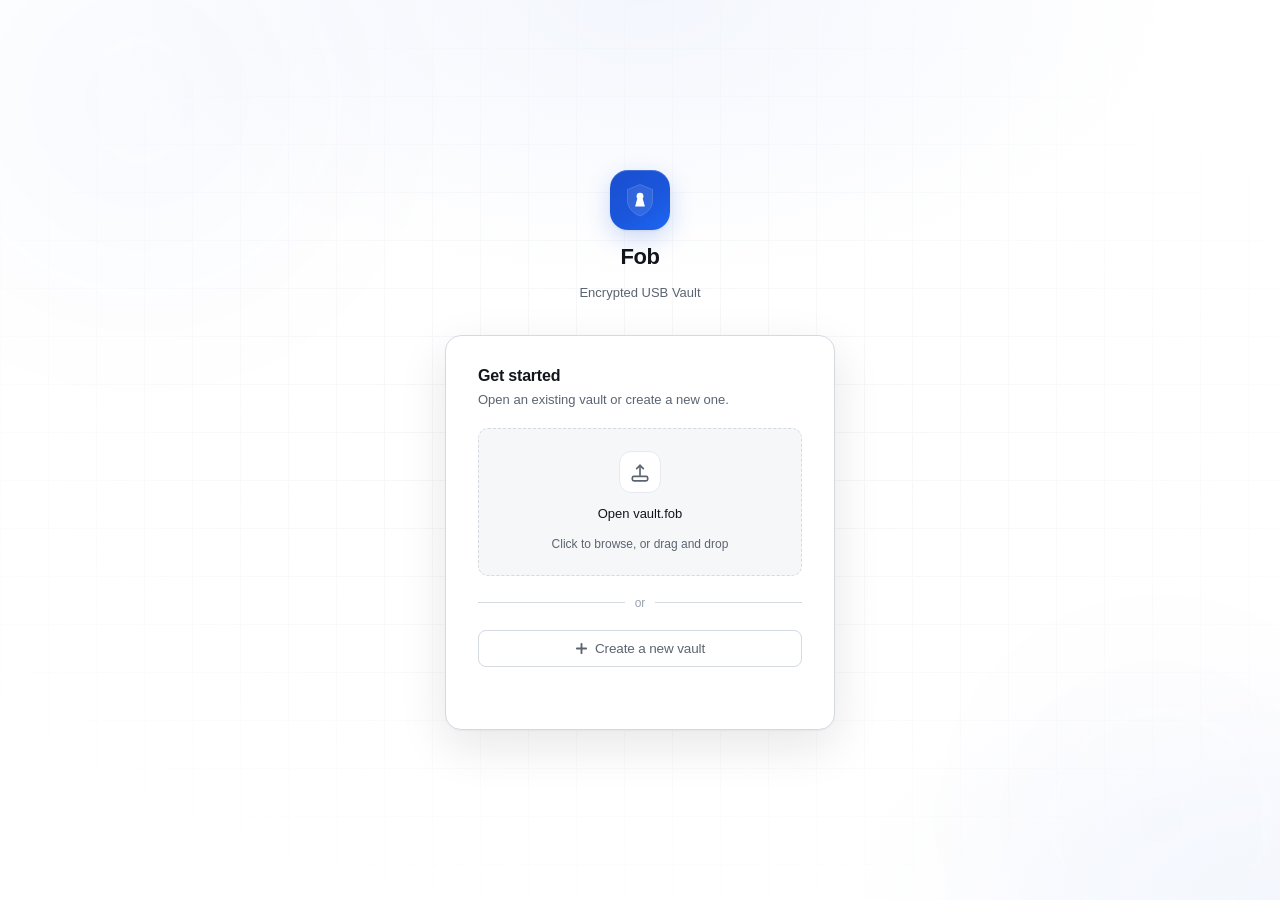
==== commit acc27a1d: "Light theme for the whole web surface: vault, landing page, inspector Redesigns the browser vault (i" ====
--- a/web/index.html
+++ b/web/index.html
@@ -8,31 +8,31 @@
 <link rel="icon" type="image/svg+xml" href="[data-uri]">
 <style>
 :root {
-  --bg:        #07090f;
-  --surface:   #0c1220;
-  --surface2:  #111827;
-  --surface3:  #17213a;
-  --border:    #1e2d47;
-  --border2:   #28405e;
-
-  --blue:      #3b82f6;
-  --blue-dim:  #0c1e3d;
-  --blue-glow: rgba(59,130,246,.13);
-
-  --text:      #e2e9f6;
-  --text-2:    #617698;
-  --text-3:    #273855;
-
-  --ok:        #22c55e;
-  --ok-dim:    #052012;
-  --warn:      #f59e0b;
-  --danger:    #ef4444;
-  --danger-dim:#1f0808;
+  --bg:        #ffffff;
+  --surface:   #ffffff;
+  --surface2:  #f6f7f9;
+  --surface3:  #eef0f4;
+  --border:    #e7e9ee;
+  --border2:   #d5d9e0;
+
+  --blue:      #1a56db;
+  --blue-dim:  #eef3fe;
+  --blue-glow: rgba(26,86,219,.12);
+
+  --text:      #12151c;
+  --text-2:    #5b6470;
+  --text-3:    #9aa3af;
+
+  --ok:        #16a34a;
+  --ok-dim:    #e7f6ed;
+  --warn:      #c77400;
+  --danger:    #d92d20;
+  --danger-dim:#fdeeee;
 
   --radius:    10px;
   --radius-lg: 16px;
-  --radius-sm: 7px;
-  --radius-xs: 4px;
+  --radius-sm: 8px;
+  --radius-xs: 5px;
 
   --sans: -apple-system, BlinkMacSystemFont, 'Inter', 'Segoe UI', sans-serif;
   --mono: 'SF Mono', 'JetBrains Mono', 'Fira Code', Consolas, monospace;
@@ -62,34 +62,40 @@
 ::-webkit-scrollbar-thumb{background:var(--border2);border-radius:2px}
 
 /* ── Lock screen ─────────────────────────────────────────────────── */
-#lock-screen{position:relative;overflow:hidden;display:flex;flex-direction:column;align-items:center;justify-content:center;height:100vh;gap:32px}
+#lock-screen{position:relative;overflow:hidden;display:flex;flex-direction:column;align-items:center;justify-content:center;height:100vh;gap:32px;background:
+  radial-gradient(60% 45% at 50% 0%,rgba(26,86,219,.05) 0%,transparent 70%),
+  radial-gradient(50% 40% at 100% 100%,rgba(26,86,219,.04) 0%,transparent 70%),
+  var(--bg)}
 .lock-bg{position:absolute;inset:0;pointer-events:none;z-index:0}
-.lock-orb{position:absolute;border-radius:50%;filter:blur(90px);opacity:.35;will-change:transform}
-.lock-orb-1{width:560px;height:560px;top:-180px;left:-140px;background:radial-gradient(circle,#1e3caa 0%,transparent 70%);animation:orb1 15s ease-in-out infinite}
-.lock-orb-2{width:440px;height:440px;bottom:-140px;right:-100px;background:radial-gradient(circle,#4f1ea0 0%,transparent 70%);animation:orb2 19s ease-in-out infinite}
-.lock-grid{position:absolute;inset:0;background-image:linear-gradient(var(--border) 1px,transparent 1px),linear-gradient(90deg,var(--border) 1px,transparent 1px);background-size:48px 48px;mask-image:radial-gradient(ellipse 65% 55% at 50% 50%,black 30%,transparent 100%);opacity:.2}
+.lock-orb{position:absolute;border-radius:50%;filter:blur(90px);opacity:.5;will-change:transform}
+.lock-orb-1{width:560px;height:560px;top:-180px;left:-140px;background:radial-gradient(circle,rgba(26,86,219,.08) 0%,transparent 70%);animation:orb1 15s ease-in-out infinite}
+.lock-orb-2{width:440px;height:440px;bottom:-140px;right:-100px;background:radial-gradient(circle,rgba(26,86,219,.06) 0%,transparent 70%);animation:orb2 19s ease-in-out infinite}
+.lock-grid{position:absolute;inset:0;background-image:linear-gradient(var(--border) 1px,transparent 1px),linear-gradient(90deg,var(--border) 1px,transparent 1px);background-size:48px 48px;mask-image:radial-gradient(ellipse 65% 55% at 50% 50%,black 30%,transparent 100%);opacity:.35}
 
 .brand{display:flex;flex-direction:column;align-items:center;gap:10px;position:relative;z-index:1;animation:fadeInUp .45s ease both}
-.brand-logo{width:60px;height:60px;border-radius:18px;background:linear-gradient(145deg,#1e3abb 0%,#4257e5 55%,#6366f1 100%);display:flex;align-items:center;justify-content:center;box-shadow:0 0 0 1px rgba(255,255,255,.1),0 4px 28px rgba(59,130,246,.4),inset 0 1px 0 rgba(255,255,255,.15)}
-.brand-name{font-size:22px;font-weight:700;letter-spacing:-.4px;background:linear-gradient(135deg,#dde4f0 0%,#8ba3d4 100%);-webkit-background-clip:text;-webkit-text-fill-color:transparent}
+.brand-logo{width:60px;height:60px;border-radius:18px;background:linear-gradient(145deg,#1a4fd0 0%,#1a56db 55%,#1e66f2 100%);display:flex;align-items:center;justify-content:center;box-shadow:0 1px 2px rgba(16,24,40,.08),0 8px 24px rgba(26,86,219,.22),inset 0 1px 0 rgba(255,255,255,.18)}
+.brand-name{font-size:22px;font-weight:700;letter-spacing:-.4px;color:var(--text)}
 .brand-tagline{font-size:13px;color:var(--text-2)}
 
-.lock-card{background:rgba(12,18,32,.9);border:1px solid var(--border);border-radius:var(--radius-lg);padding:28px 32px;width:390px;display:flex;flex-direction:column;gap:18px;box-shadow:0 8px 48px rgba(0,0,0,.55),inset 0 1px 0 rgba(255,255,255,.04);backdrop-filter:blur(20px);position:relative;z-index:1}
+.lock-card{background:var(--surface);border:1px solid var(--border2);border-radius:var(--radius-lg);padding:28px 32px;width:390px;display:flex;flex-direction:column;gap:18px;box-shadow:0 1px 2px rgba(16,24,40,.04),0 16px 48px rgba(16,24,40,.10);position:relative;z-index:1}
 .lock-card-title{font-size:16px;font-weight:600;letter-spacing:-.2px}
 .lock-card-sub{font-size:13px;color:var(--text-2);margin-top:2px;line-height:1.6}
 
 /* vault-found badge */
 .vault-badge{display:flex;align-items:center;gap:12px;background:var(--surface2);border:1px solid var(--border);border-radius:var(--radius);padding:12px 14px}
-.vault-badge-icon{width:38px;height:38px;border-radius:10px;background:var(--blue-dim);border:1px solid rgba(59,130,246,.2);display:flex;align-items:center;justify-content:center;color:var(--blue);flex-shrink:0}
+.vault-badge-icon{width:38px;height:38px;border-radius:10px;background:var(--blue-dim);border:1px solid rgba(26,86,219,.18);display:flex;align-items:center;justify-content:center;color:var(--blue);flex-shrink:0}
 .vault-badge-name{font-size:13px;font-weight:500;color:var(--text)}
 .vault-badge-hint{font-size:12px;color:var(--text-2);margin-top:1px}
 
 /* ── Forms ───────────────────────────────────────────────────────── */
 .field{display:flex;flex-direction:column;gap:5px}
 .field label{font-size:11px;font-weight:700;color:var(--text-2);letter-spacing:.05em;text-transform:uppercase}
-.field input,.field textarea{background:var(--bg);border:1px solid var(--border2);border-radius:var(--radius-sm);color:var(--text);padding:10px 12px;font-size:14px;outline:none;width:100%;transition:border-color var(--t),box-shadow var(--t)}
+.field input,.field textarea{background:var(--surface2);border:1px solid var(--border2);border-radius:var(--radius-sm);color:var(--text);padding:10px 12px;font-size:14px;outline:none;width:100%;transition:border-color var(--t),box-shadow var(--t)}
 .field input:focus,.field textarea:focus{border-color:var(--blue);box-shadow:0 0 0 3px var(--blue-glow)}
 .field input.error{border-color:var(--danger)}
+.check-row{display:flex;align-items:flex-start;gap:8px;cursor:pointer;font-size:13px;color:var(--text)}
+.check-row input{width:16px;height:16px;margin-top:2px;accent-color:var(--blue);cursor:pointer}
+.muted{color:var(--text-2)}
 .field input::placeholder,.field textarea::placeholder{color:var(--text-3)}
 .pass-wrap{position:relative}
 .pass-wrap input{padding-right:40px}
@@ -108,30 +114,30 @@
 
 /* Password strength meter */
 .pw-strength{display:flex;gap:3px;margin-top:7px}
-.pw-strength-seg{height:3px;flex:1;border-radius:2px;background:var(--border);transition:background .2s ease}
+.pw-strength-seg{height:3px;flex:1;border-radius:2px;background:var(--surface3);transition:background .2s ease}
 .pw-strength-label{font-size:11px;color:var(--text-3);margin-top:5px;transition:color .2s ease;min-height:14px}
 
 .btn-row{display:flex;gap:8px}
 .btn{display:inline-flex;align-items:center;justify-content:center;gap:7px;border:none;border-radius:var(--radius-sm);padding:10px 18px;font-size:13.5px;font-weight:500;transition:all var(--t);letter-spacing:-.01em;white-space:nowrap}
-.btn:hover{filter:brightness(1.1)}
+.btn:hover{filter:brightness(1.03)}
 .btn:active{transform:scale(.98)}
 .btn:disabled{opacity:.4;cursor:not-allowed;filter:none;transform:none}
-.btn-primary{background:var(--blue);color:#fff;width:100%;box-shadow:0 2px 12px rgba(59,130,246,.3)}
-.btn-primary:hover{box-shadow:0 4px 20px rgba(59,130,246,.45)}
+.btn-primary{background:var(--blue);color:#fff;width:100%;box-shadow:0 1px 2px rgba(16,24,40,.05),0 4px 14px rgba(26,86,219,.28)}
+.btn-primary:hover{box-shadow:0 1px 2px rgba(16,24,40,.05),0 8px 24px rgba(26,86,219,.36)}
 .btn-secondary{background:var(--surface2);color:var(--text);border:1px solid var(--border2)}
-.btn-danger{background:var(--danger-dim);color:var(--danger);border:1px solid rgba(239,68,68,.25)}
-.btn-ghost{background:transparent;color:var(--text-2);border:1px solid var(--border)}
+.btn-danger{background:var(--danger-dim);color:var(--danger);border:1px solid rgba(217,45,32,.25)}
+.btn-ghost{background:transparent;color:var(--text-2);border:1px solid var(--border2)}
 .btn-ghost:hover{background:var(--surface2);color:var(--text)}
 .btn-sm{padding:6px 12px;font-size:12px}
 .err-msg{font-size:12px;color:var(--danger);min-height:16px}
-.spinner{width:15px;height:15px;border:2px solid rgba(255,255,255,.3);border-top-color:#fff;border-radius:50%;animation:spin .65s linear infinite;flex-shrink:0}
+.spinner{width:15px;height:15px;border:2px solid rgba(26,86,219,.22);border-top-color:var(--blue);border-radius:50%;animation:spin .65s linear infinite;flex-shrink:0}
 
 .or-divider{display:flex;align-items:center;gap:10px;font-size:12px;color:var(--text-3)}
-.or-divider::before,.or-divider::after{content:'';flex:1;height:1px;background:var(--border)}
-
-.vault-picker{display:flex;flex-direction:column;align-items:center;gap:11px;padding:22px;border:1px dashed var(--border2);border-radius:var(--radius);text-align:center;cursor:pointer;transition:border-color var(--t),background var(--t);background:rgba(59,130,246,.02)}
+.or-divider::before,.or-divider::after{content:'';flex:1;height:1px;background:var(--border2)}
+
+.vault-picker{display:flex;flex-direction:column;align-items:center;gap:11px;padding:22px;border:1px dashed var(--border2);border-radius:var(--radius);text-align:center;cursor:pointer;transition:border-color var(--t),background var(--t);background:var(--surface2)}
 .vault-picker:hover,.vault-picker.drag-over{border-color:var(--blue);background:var(--blue-dim);border-style:solid}
-.vault-picker-icon{width:42px;height:42px;border-radius:12px;background:var(--surface2);border:1px solid var(--border);display:flex;align-items:center;justify-content:center;color:var(--text-2)}
+.vault-picker-icon{width:42px;height:42px;border-radius:12px;background:var(--surface);border:1px solid var(--border);display:flex;align-items:center;justify-content:center;color:var(--text-2)}
 .vault-picker-text{font-size:13px;font-weight:500;color:var(--text)}
 .vault-picker-hint{font-size:12px;color:var(--text-2)}
 .forget-link{font-size:11.5px;color:var(--text-3);background:none;border:none;cursor:pointer;text-decoration:underline;text-decoration-style:dotted}
@@ -140,7 +146,7 @@
 /* ── Vault UI ────────────────────────────────────────────────────── */
 #vault-ui{display:none;flex-direction:column;height:100vh}
 .topbar{height:var(--topbar-h);display:flex;align-items:center;padding:0 16px;border-bottom:1px solid var(--border);gap:10px;flex-shrink:0;background:var(--surface)}
-.topbar-logo{width:28px;height:28px;border-radius:8px;flex-shrink:0;background:linear-gradient(145deg,#1e3abb,#6366f1);display:flex;align-items:center;justify-content:center}
+.topbar-logo{width:28px;height:28px;border-radius:8px;flex-shrink:0;background:linear-gradient(145deg,#1a4fd0,#1e66f2);display:flex;align-items:center;justify-content:center}
 .topbar-title{font-weight:700;font-size:14px;letter-spacing:-.2px}
 .topbar-sep{width:1px;height:16px;background:var(--border2);flex-shrink:0}
 .topbar-badge{background:var(--ok-dim);color:var(--ok);border-radius:var(--radius-xs);font-size:11px;font-weight:700;padding:2px 8px;letter-spacing:.07em;display:flex;align-items:center;gap:5px}
@@ -179,15 +185,15 @@
 .search-box input{background:transparent;border:none;color:var(--text);font-size:13px;outline:none;padding:7px 0;width:150px}
 .search-box input::placeholder{color:var(--text-3)}
 .search-box .ni{color:var(--text-3)}
-.add-btn{display:flex;align-items:center;gap:6px;background:var(--blue);color:#fff;border:none;border-radius:var(--radius-sm);padding:7px 14px;font-size:13px;font-weight:600;box-shadow:0 2px 8px rgba(59,130,246,.3);transition:all var(--t);flex-shrink:0}
-.add-btn:hover{filter:brightness(1.1);box-shadow:0 4px 14px rgba(59,130,246,.45)}
+.add-btn{display:flex;align-items:center;gap:6px;background:var(--blue);color:#fff;border:none;border-radius:var(--radius-sm);padding:7px 14px;font-size:13px;font-weight:600;box-shadow:0 1px 2px rgba(16,24,40,.05),0 3px 10px rgba(26,86,219,.25);transition:all var(--t);flex-shrink:0}
+.add-btn:hover{filter:brightness(1.03);box-shadow:0 1px 2px rgba(16,24,40,.05),0 6px 16px rgba(26,86,219,.32)}
 .add-btn:active{transform:scale(.98)}
 .content-body{display:flex;flex:1;overflow:hidden}
 
 /* ── Entry list ──────────────────────────────────────────────────── */
 .entry-list{width:272px;border-right:1px solid var(--border);overflow-y:auto;flex-shrink:0}
-.entry-item{padding:11px 14px;border-bottom:1px solid rgba(30,45,71,.5);cursor:pointer;transition:background var(--t);display:flex;align-items:center;gap:11px}
-.entry-item:hover{background:rgba(59,130,246,.06)}
+.entry-item{padding:11px 14px;border-bottom:1px solid var(--border);cursor:pointer;transition:background var(--t);display:flex;align-items:center;gap:11px}
+.entry-item:hover{background:var(--surface2)}
 .entry-item.selected{background:var(--blue-dim);border-left:3px solid var(--blue);padding-left:11px}
 .entry-avatar{width:38px;height:38px;border-radius:11px;display:flex;align-items:center;justify-content:center;font-size:15px;font-weight:700;color:rgba(255,255,255,.92);flex-shrink:0;letter-spacing:-.5px}
 .entry-text{overflow:hidden;min-width:0}
@@ -212,11 +218,11 @@
 .detail-field{margin-bottom:12px}
 .detail-field-label{font-size:11px;font-weight:600;color:var(--text-3);text-transform:uppercase;letter-spacing:.07em;margin-bottom:5px}
 .detail-field-row{display:flex;gap:6px}
-.detail-field-value{flex:1;background:var(--bg);border:1px solid var(--border);border-radius:var(--radius-sm);padding:9px 12px;font-size:13.5px;color:var(--text);min-width:0;word-break:break-all;line-height:1.5;align-self:center}
+.detail-field-value{flex:1;background:var(--surface2);border:1px solid var(--border);border-radius:var(--radius-sm);padding:9px 12px;font-size:13.5px;color:var(--text);min-width:0;word-break:break-all;line-height:1.5;align-self:center}
 .detail-field-value.masked{font-family:var(--mono);font-size:18px;letter-spacing:.06em;color:var(--text-3);line-height:1.2}
-.detail-field-textarea{font-family:inherit;background:var(--bg);border:1px solid var(--border);border-radius:var(--radius-sm);padding:10px 12px;font-size:13px;color:var(--text);width:100%;line-height:1.7;resize:none;outline:none;display:block}
-
-.detail-url-link{flex:1;background:var(--bg);border:1px solid var(--border);border-radius:var(--radius-sm);padding:9px 12px;font-size:13px;color:var(--blue);text-decoration:none;overflow:hidden;text-overflow:ellipsis;white-space:nowrap;display:block;transition:border-color var(--t)}
+.detail-field-textarea{font-family:inherit;background:var(--surface2);border:1px solid var(--border);border-radius:var(--radius-sm);padding:10px 12px;font-size:13px;color:var(--text);width:100%;line-height:1.7;resize:none;outline:none;display:block}
+
+.detail-url-link{flex:1;background:var(--surface2);border:1px solid var(--border);border-radius:var(--radius-sm);padding:9px 12px;font-size:13px;color:var(--blue);text-decoration:none;overflow:hidden;text-overflow:ellipsis;white-space:nowrap;display:block;transition:border-color var(--t)}
 .detail-url-link:hover{border-color:var(--blue);background:var(--blue-dim)}
 
 .detail-meta{font-size:12px;color:var(--text-3);margin-top:20px;padding-top:16px;border-top:1px solid var(--border);display:flex;gap:20px}
@@ -229,7 +235,7 @@
 
 .copy-btn{background:var(--surface2);color:var(--text-2);border:1px solid var(--border);border-radius:var(--radius-sm);padding:8px 13px;font-size:12px;font-weight:500;display:flex;align-items:center;gap:5px;transition:all var(--t);flex-shrink:0;white-space:nowrap;cursor:pointer}
 .copy-btn:hover{background:var(--border2);color:var(--text)}
-.copy-btn.copied{color:var(--ok);border-color:rgba(34,197,94,.3);background:rgba(34,197,94,.06)}
+.copy-btn.copied{color:var(--ok);border-color:rgba(22,163,74,.3);background:rgba(22,163,74,.06)}
 
 .reveal-btn{background:var(--surface2);color:var(--text-2);border:1px solid var(--border);border-radius:var(--radius-sm);padding:8px 13px;font-size:12px;font-weight:500;display:flex;align-items:center;gap:5px;transition:all var(--t);flex-shrink:0;cursor:pointer}
 .reveal-btn:hover{background:var(--border2);color:var(--text)}
@@ -237,13 +243,13 @@
 /* ── TOTP panel ──────────────────────────────────────────────────── */
 .totp-panel{display:none;flex:1;overflow-y:auto;padding:20px 24px}
 .totp-grid{display:grid;grid-template-columns:repeat(auto-fill,minmax(260px,1fr));gap:14px}
-.totp-card{background:var(--surface2);border:1px solid var(--border);border-radius:var(--radius);padding:18px 20px;transition:border-color var(--t),box-shadow var(--t)}
-.totp-card:hover{border-color:var(--border2);box-shadow:0 4px 20px rgba(0,0,0,.2)}
+.totp-card{background:var(--surface);border:1px solid var(--border);border-radius:var(--radius);padding:18px 20px;transition:border-color var(--t),box-shadow var(--t)}
+.totp-card:hover{border-color:var(--border2);box-shadow:0 1px 2px rgba(16,24,40,.05),0 8px 24px rgba(16,24,40,.08)}
 .totp-card-head{display:flex;align-items:center;gap:12px;margin-bottom:16px}
 .totp-card-info{flex:1;overflow:hidden}
 .totp-card-name{font-weight:600;font-size:14px;white-space:nowrap;overflow:hidden;text-overflow:ellipsis}
 .totp-card-account{font-size:12px;color:var(--text-3);margin-top:2px;white-space:nowrap;overflow:hidden;text-overflow:ellipsis}
-.totp-code-wrap{background:var(--bg);border:1px solid var(--border);border-radius:var(--radius-sm);padding:14px 16px;margin-bottom:12px;text-align:center}
+.totp-code-wrap{background:var(--surface2);border:1px solid var(--border);border-radius:var(--radius-sm);padding:14px 16px;margin-bottom:12px;text-align:center}
 .totp-code{font-family:var(--mono);font-size:30px;font-weight:800;letter-spacing:.3em;color:var(--text);line-height:1}
 .totp-code.warn{color:var(--warn)}
 .totp-code.crit{color:var(--danger);animation:pulse .8s ease infinite}
@@ -256,21 +262,21 @@
 .totp-card-actions{display:flex;gap:6px}
 
 /* ── Modal ───────────────────────────────────────────────────────── */
-.modal-backdrop{display:none;position:fixed;inset:0;z-index:200;background:rgba(0,0,0,.65);align-items:center;justify-content:center;backdrop-filter:blur(3px)}
+.modal-backdrop{display:none;position:fixed;inset:0;z-index:200;background:rgba(15,23,42,.38);align-items:center;justify-content:center;backdrop-filter:blur(3px)}
 .modal-backdrop.open{display:flex;animation:fadeIn .15s ease}
-.modal{background:var(--surface);border:1px solid var(--border);border-radius:var(--radius-lg);padding:26px 30px;width:450px;max-height:90vh;overflow-y:auto;box-shadow:0 12px 50px rgba(0,0,0,.6),inset 0 1px 0 rgba(255,255,255,.04);display:flex;flex-direction:column;gap:16px;animation:modalIn .18s ease;transition:width .2s ease}
+.modal{background:var(--surface);border:1px solid var(--border);border-radius:var(--radius-lg);padding:26px 30px;width:450px;max-height:90vh;overflow-y:auto;box-shadow:0 1px 2px rgba(16,24,40,.05),0 24px 64px rgba(16,24,40,.16);display:flex;flex-direction:column;gap:16px;animation:modalIn .18s ease;transition:width .2s ease}
 .modal-sm{width:340px;padding:24px}
 .modal-wide{width:600px}
 .modal-title{font-size:16px;font-weight:700;letter-spacing:-.2px}
 .modal-sub{font-size:13px;color:var(--text-2);line-height:1.6}
 .modal-footer{display:flex;gap:10px;justify-content:flex-end;margin-top:4px}
-.confirm-icon{width:44px;height:44px;border-radius:12px;background:var(--danger-dim);border:1px solid rgba(239,68,68,.2);display:flex;align-items:center;justify-content:center;color:var(--danger)}
+.confirm-icon{width:44px;height:44px;border-radius:12px;background:var(--danger-dim);border:1px solid rgba(217,45,32,.2);display:flex;align-items:center;justify-content:center;color:var(--danger)}
 
 /* ── Toast ───────────────────────────────────────────────────────── */
-#toast{position:fixed;bottom:24px;left:50%;transform:translateX(-50%) translateY(8px);background:var(--surface2);border:1px solid var(--border2);border-radius:var(--radius-sm);padding:10px 18px;font-size:13px;box-shadow:0 8px 24px rgba(0,0,0,.5);opacity:0;transition:opacity .2s,transform .2s;pointer-events:none;z-index:999;display:flex;align-items:center;gap:8px;max-width:420px}
+#toast{position:fixed;bottom:24px;left:50%;transform:translateX(-50%) translateY(8px);background:var(--surface);border:1px solid var(--border2);border-radius:var(--radius-sm);padding:10px 18px;font-size:13px;box-shadow:0 1px 2px rgba(16,24,40,.06),0 8px 24px rgba(16,24,40,.12);opacity:0;transition:opacity .2s,transform .2s;pointer-events:none;z-index:999;display:flex;align-items:center;gap:8px;max-width:420px;color:var(--text)}
 #toast.show{opacity:1;transform:translateX(-50%) translateY(0)}
-#toast.ok{color:var(--ok);border-color:rgba(34,197,94,.2)}
-#toast.err{color:var(--danger);border-color:rgba(239,68,68,.2)}
+#toast.ok{color:var(--ok);border-color:rgba(22,163,74,.3)}
+#toast.err{color:var(--danger);border-color:rgba(217,45,32,.3)}
 </style>
 </head>
 <body>
@@ -378,6 +384,13 @@
         <label>Duress Passphrase</label>
         <input id="create-duress-pass" type="password" autocomplete="new-password" spellcheck="false" placeholder="Optional — destroys this vault" />
       </div>
+      <label class="check-row" style="margin-top:6px">
+        <input type="checkbox" id="create-max-security" />
+        <span>
+          <b>Max-security Argon2id</b>
+          <span class="muted" style="display:block;font-size:12px">128 MiB / 4 passes / 8 lanes — stronger but slower to unlock.</span>
+        </span>
+      </label>
     </div>
     <div class="err-msg" id="create-err"></div>
     <div class="btn-row">
@@ -522,9 +535,10 @@
      * @param {string | null | undefined} decoy_pass
      * @param {string | null | undefined} duress_pass
      * @param {boolean} recovery_enabled
+     * @param {boolean} max_security
      * @returns {Uint8Array}
      */
-    function create_vault(main_pass, decoy_pass, duress_pass, recovery_enabled) {
+    function create_vault(main_pass, decoy_pass, duress_pass, recovery_enabled, max_security) {
         try {
             const retptr = wasm.__wbindgen_add_to_stack_pointer(-16);
             const ptr0 = passStringToWasm0(main_pass, wasm.__wbindgen_export, wasm.__wbindgen_export2);
@@ -533,7 +547,7 @@
             var len1 = WASM_VECTOR_LEN;
             var ptr2 = isLikeNone(duress_pass) ? 0 : passStringToWasm0(duress_pass, wasm.__wbindgen_export, wasm.__wbindgen_export2);
             var len2 = WASM_VECTOR_LEN;
-            wasm.create_vault(retptr, ptr0, len0, ptr1, len1, ptr2, len2, recovery_enabled);
+            wasm.create_vault(retptr, ptr0, len0, ptr1, len1, ptr2, len2, recovery_enabled, max_security);
             var r0 = getDataViewMemory0().getInt32(retptr + 4 * 0, true);
             var r1 = getDataViewMemory0().getInt32(retptr + 4 * 1, true);
             var r2 = getDataViewMemory0().getInt32(retptr + 4 * 2, true);
@@ -650,6 +664,32 @@
         return ret !== 0;
     }
     exports.passphrase_acceptable = passphrase_acceptable;
+
+    /**
+     * Human-readable reason a passphrase fails the bar, or empty string if it
+     * passes. Shared so the browser and CLI surface the same message.
+     * @param {string} passphrase
+     * @returns {string}
+     */
+    function passphrase_rejection_reason(passphrase) {
+        let deferred2_0;
+        let deferred2_1;
+        try {
+            const retptr = wasm.__wbindgen_add_to_stack_pointer(-16);
+            const ptr0 = passStringToWasm0(passphrase, wasm.__wbindgen_export, wasm.__wbindgen_export2);
+            const len0 = WASM_VECTOR_LEN;
+            wasm.passphrase_rejection_reason(retptr, ptr0, len0);
+            var r0 = getDataViewMemory0().getInt32(retptr + 4 * 0, true);
+            var r1 = getDataViewMemory0().getInt32(retptr + 4 * 1, true);
+            deferred2_0 = r0;
+            deferred2_1 = r1;
+            return getStringFromWasm0(r0, r1);
+        } finally {
+            wasm.__wbindgen_add_to_stack_pointer(16);
+            wasm.__wbindgen_export4(deferred2_0, deferred2_1, 1);
+        }
+    }
+    exports.passphrase_rejection_reason = passphrase_rejection_reason;
 
     /**
      * Estimate passphrase strength (0.0..1.0) using a conservative character-set
@@ -878,27 +918,27 @@
                 getDataViewMemory0().setInt32(arg0 + 4 * 1, len1, true);
                 getDataViewMemory0().setInt32(arg0 + 4 * 0, ptr1, true);
             },
-            __wbg___wbindgen_is_function_1ff95bcc5517c252: function(arg0) {
+            __wbg___wbindgen_is_function_5e4570eb24ffa122: function(arg0) {
                 const ret = typeof(getObject(arg0)) === 'function';
                 return ret;
             },
-            __wbg___wbindgen_is_object_a27215656b807791: function(arg0) {
+            __wbg___wbindgen_is_object_a2790eb24c211ea0: function(arg0) {
                 const val = getObject(arg0);
                 const ret = typeof(val) === 'object' && val !== null;
                 return ret;
             },
-            __wbg___wbindgen_is_string_ea5e6cc2e4141dfe: function(arg0) {
+            __wbg___wbindgen_is_string_e6f02f0ea5f20a32: function(arg0) {
                 const ret = typeof(getObject(arg0)) === 'string';
                 return ret;
             },
-            __wbg___wbindgen_is_undefined_c05833b95a3cf397: function(arg0) {
+            __wbg___wbindgen_is_undefined_6cff064c44e0d823: function(arg0) {
                 const ret = getObject(arg0) === undefined;
                 return ret;
             },
-            __wbg___wbindgen_throw_344f42d3211c4765: function(arg0, arg1) {
+            __wbg___wbindgen_throw_bb96b2010945f0bc: function(arg0, arg1) {
                 throw new Error(getStringFromWasm0(arg0, arg1));
             },
-            __wbg_call_a6e5c5dce5018821: function() { return handleError(function (arg0, arg1, arg2) {
+            __wbg_call_35dba3c747ad7521: function() { return handleError(function (arg0, arg1, arg2) {
                 const ret = getObject(arg0).call(getObject(arg1), getObject(arg2));
                 return addHeapObject(ret);
             }, arguments); },
@@ -906,20 +946,20 @@
                 const ret = getObject(arg0).crypto;
                 return addHeapObject(ret);
             },
-            __wbg_eval_832ed6e42a9be51c: function() { return handleError(function (arg0, arg1) {
+            __wbg_eval_62d1ea2ebeca53ad: function() { return handleError(function (arg0, arg1) {
                 const ret = eval(getStringFromWasm0(arg0, arg1));
                 return addHeapObject(ret);
+            }, arguments); },
+            __wbg_getRandomValues_26c0cdf963e46393: function() { return handleError(function (arg0, arg1) {
+                globalThis.crypto.getRandomValues(getArrayU8FromWasm0(arg0, arg1));
+            }, arguments); },
+            __wbg_getRandomValues_436a51d0629d84e1: function() { return handleError(function (arg0, arg1) {
+                globalThis.crypto.getRandomValues(getArrayU8FromWasm0(arg0, arg1));
             }, arguments); },
             __wbg_getRandomValues_c44a50d8cfdaebeb: function() { return handleError(function (arg0, arg1) {
                 getObject(arg0).getRandomValues(getObject(arg1));
             }, arguments); },
-            __wbg_getRandomValues_cc7f052a444bb2ce: function() { return handleError(function (arg0, arg1) {
-                globalThis.crypto.getRandomValues(getArrayU8FromWasm0(arg0, arg1));
-            }, arguments); },
-            __wbg_getRandomValues_ceb34d8ffce7e87f: function() { return handleError(function (arg0, arg1) {
-                globalThis.crypto.getRandomValues(getArrayU8FromWasm0(arg0, arg1));
-            }, arguments); },
-            __wbg_length_1f0964f4a5e2c6d8: function(arg0) {
+            __wbg_length_36bd29c6848c2144: function(arg0) {
                 const ret = getObject(arg0).length;
                 return ret;
             },
@@ -927,11 +967,11 @@
                 const ret = getObject(arg0).msCrypto;
                 return addHeapObject(ret);
             },
-            __wbg_new_da52cf8fe3429cb2: function() {
+            __wbg_new_ebe3e0f6837f0879: function() {
                 const ret = new Object();
                 return addHeapObject(ret);
             },
-            __wbg_new_with_length_e6785c33c8e4cce8: function(arg0) {
+            __wbg_new_with_length_3ffc1c56427c525c: function(arg0) {
                 const ret = new Uint8Array(arg0 >>> 0);
                 return addHeapObject(ret);
             },
@@ -939,7 +979,7 @@
                 const ret = getObject(arg0).node;
                 return addHeapObject(ret);
             },
-            __wbg_now_86c0d4ba3fa605b8: function() {
+            __wbg_now_8b265300afd5f2b9: function() {
                 const ret = Date.now();
                 return ret;
             },
@@ -947,7 +987,7 @@
                 const ret = getObject(arg0).process;
                 return addHeapObject(ret);
             },
-            __wbg_prototypesetcall_4770620bbe4688a0: function(arg0, arg1, arg2) {
+            __wbg_prototypesetcall_de8e0d9553586985: function(arg0, arg1, arg2) {
                 Uint8Array.prototype.set.call(getArrayU8FromWasm0(arg0, arg1), getObject(arg2));
             },
             __wbg_randomFillSync_6c25eac9869eb53c: function() { return handleError(function (arg0, arg1) {
@@ -960,23 +1000,23 @@
             __wbg_set_6be42768c690e380: function(arg0, arg1, arg2) {
                 getObject(arg0)[takeObject(arg1)] = takeObject(arg2);
             },
-            __wbg_static_accessor_GLOBAL_4ef717fb391d88b7: function() {
+            __wbg_static_accessor_GLOBAL_THIS_466428f93b4eaa76: function() {
+                const ret = typeof globalThis === 'undefined' ? null : globalThis;
+                return isLikeNone(ret) ? 0 : addHeapObject(ret);
+            },
+            __wbg_static_accessor_GLOBAL_c7aea38d4de089bc: function() {
                 const ret = typeof global === 'undefined' ? null : global;
                 return isLikeNone(ret) ? 0 : addHeapObject(ret);
             },
-            __wbg_static_accessor_GLOBAL_THIS_8d1badc68b5a74f4: function() {
-                const ret = typeof globalThis === 'undefined' ? null : globalThis;
-                return isLikeNone(ret) ? 0 : addHeapObject(ret);
-            },
-            __wbg_static_accessor_SELF_146583524fe1469b: function() {
+            __wbg_static_accessor_SELF_42d4fae05e59267a: function() {
                 const ret = typeof self === 'undefined' ? null : self;
                 return isLikeNone(ret) ? 0 : addHeapObject(ret);
             },
-            __wbg_static_accessor_WINDOW_f2829a2234d7819e: function() {
+            __wbg_static_accessor_WINDOW_e0db14a0eba6a812: function() {
                 const ret = typeof window === 'undefined' ? null : window;
                 return isLikeNone(ret) ? 0 : addHeapObject(ret);
             },
-            __wbg_subarray_3ed232c8a6baee09: function(arg0, arg1, arg2) {
+            __wbg_subarray_a4cc58201c7359fd: function(arg0, arg1, arg2) {
                 const ret = getObject(arg0).subarray(arg1 >>> 0, arg2 >>> 0);
                 return addHeapObject(ret);
             },
@@ -1242,7 +1282,7 @@
 // Built from crates/fob-wasm via build_wasm.sh. Do not edit by hand.
 (function () {
   "use strict";
-  const B64 = "AGFzbQEAAAABwAIrYAAAYAABf2AAAXxgAX8AYAF/AX9gAn9/AGACf38Bf2ACf38BfGADf39/AGADf39/AX9gBH9/f38AYAR/f39/AX9gBX9/f39/AGAFf39/f38Bf2AGf39/f39/AGAGf39/f39/AX9gB39/f39/f38AYAd/f39/f39/AX9gCH9/f39/f39/AGALf39/f39/f39/f38Bf2AJf39/f39/fn5+AGAEf39/fgBgBH9/f34Bf2AFf39/fn8AYAZ/f39+f38AYAZ/f399f38AYAZ/f398f38AYAN/f34AYAR/f35/AGAFf39+f38AYAR/f35+AGAFf399f38AYAV/f3x/fwBgBH9+f38AYAN/fn4AYAV/fn5+fgBgBH99f38AYAR/fH9/AGAEf3x/fwF/YAJ+fwF/[base64]/[base64]/MB1AP8AvwBiQSeBLwEoAL4A/kD5QHnA6MEqwGtAqQElwL3A9YD0gKQA6oD/gLCBMEEvwSABNUD/QL9AYwEogShA9cDmAPVBIoC6gGmBKkEwAT6A74EqgSlBKcEqwSoBP0DiwLoAfwDHyDFA+wCpAKoAr4DwAP2AsID8wLyAssDwQO/A/cC+AL0AvsCxAP1AuQCwwPfArsD8ALOA8wD1QLfA+AD4QPiA5sBhALdA+wB6AP/A80D8AHpAaoC/gOZA5MCzwOOBIcCsgSxBLMErgOrA4IEIdYEyQSHBIQErwPZA/kC+gGVBIYEmwOFBLYE0QOlA5wCxALLBO4D7QPbA4ED/wGYBLgE8gPkA4gEwQGzArkEugSJAo4CrAGPA5wECrnnE7UE/[base64]/AeDhCAMQiiIQoD+A4MgDEI4iISEhCIdIAR8QQApA+CQRHwgBSAcIAd8IhxCf4WDfCAcIAaDfCAcQjKJIBxCLomFIBxCF4mFfCIefCIMQiSJIAxCHomFIAxCGYmFIAwgCyAKhYMgCyAKg4V8IBpCOIYgGkKA/gODQiiGhCAaQoCA/AeDQhiGIBpCgICA+A+DQgiGhIQgGkIIiEKAgID4D4MgGkIYiEKAgPwHg4QgGkIoiEKA/[base64]/[base64]/[base64]/AeDhCAWQiiIQoD+A4MgFkI4iISEhCIefCAgfCAcICIgDHwiDEJ/hYN8IAwgF4N8IAxCMokgDEIuiYUgDEIXiYV8IiJ8IhZCJIkgFkIeiYUgFkIZiYUgFiALIBiFgyALIBiDhXxBACkDkJFEIBVCOIYgFUKA/gODQiiGhCAVQoCA/AeDQhiGIBVCgICA+A+DQgiGhIQgFUIIiEKAgID4D4MgFUIYiEKAgPwHg4QgFUIoiEKA/[base64]/AeDhCATQiiIQoD+A4MgE0I4iISEhCIifCAMfCAaIBkgGHwiGEJ/hYN8IBggF4N8IBhCMokgGEIuiYUgGEIXiYV8Ihl8IhNCJIkgE0IeiYUgE0IZiYUgEyAUIBWFgyAUIBWDhXxBACkDqJFEIBJCOIYgEkKA/gODQiiGhCASQoCA/AeDQhiGIBJCgICA+A+DQgiGhIQgEkIIiEKAgID4D4MgEkIYiEKAgPwHg4QgEkIoiEKA/[base64]/AeDhCAQQiiIQoD+A4MgEEI4iISEhCIofCAYfCASIBcgFXwiFUJ/hYN8IBUgFoN8IBVCMokgFUIuiYUgFUIXiYV8Ihd8IhBCJIkgEEIeiYUgEEIZiYUgECARIAuFgyARIAuDhXxBACkDwJFEIA9COIYgD0KA/gODQiiGhCAPQoCA/AeDQhiGIA9CgICA+A+DQgiGhIQgD0IIiEKAgID4D4MgD0IYiEKAgPwHg4QgD0IoiEKA/[base64]/AeDhCANQiiIQoD+A4MgDUI4iISEhCINfCAVfCAXIBQgC3wiC0J/[base64]/[base64]/iRRCAkQj+JICRCOImFICRCB4iFICN8ICl8IBJCLYkgEkIDiYUgEkIGiIV8Ihd8IBh8IBogGYUgDCAUfCIMgyAZhXwgDEIyiSAMQi6JhSAMQheJhXwiHHwiFEIkiSAUQh6JhSAUQhmJhSAUIBMgC4WDIBMgC4OFfEEAKQOAkkQgHkI/[base64]/[base64]/[base64]/[base64]/[base64]/[base64]/[base64]/[base64]/[base64]/[base64]/iSAYQjiJhSAYQgeIhSAXfCAifCASQi2JIBJCA4mFIBJCBoiFfCIXQQApA/[base64]/[base64]/[base64]/[base64]/[base64]/iSAXQjiJhSAXQgeIhSAPfCAdfCApQi2JIClCA4mFIClCBoiFfCInQQApA/[base64]/[base64]/[base64]/[base64]/[base64]/gfwHcUEIeCALQRh4Qf+B/AdxciIbamoiDGoiC0EedyALQRN3cyALQQp3cyALIAIgCnNxIAIgCnFzaiABQQRqKAAAIhxB/4H8B3FBCHggHEEYeEH/gfwHcXIiHSAFakEAKALYjkRqIAYgDCAIaiIcQX9zcWogHCAHcWogHEEadyAcQRV3cyAcQQd3c2oiHmoiDEEedyAMQRN3cyAMQQp3cyAMIAsgAnNxIAsgAnFzaiAaQf+B/AdxQQh4IBpBGHhB/4H8B3FyIh8gBmpBACgC3I5EaiAHIB4gCWoiHkF/c3FqIB4gHHFqIB5BGncgHkEVd3MgHkEHd3NqIiBqIhpBHncgGkETd3MgGkEKd3MgGiAMIAtzcSAMIAtxc2ogGUH/gfwHcUEIeCAZQRh4Qf+B/AdxciIhIAdqQQAoAuCORGogHCAgIApqIiBBf3NxaiAgIB5xaiAgQRp3ICBBFXdzICBBB3dzaiIiaiIZQR53IBlBE3dzIBlBCndzIBkgGiAMc3EgGiAMcXNqIBwgGEH/gfwHcUEIeCAYQRh4Qf+B/AdxciIjakEAKALkjkRqIB4gIiACaiIYQX9zcWogGCAgcWogGEEadyAYQRV3cyAYQQd3c2oiImoiHEEedyAcQRN3cyAcQQp3cyAcIBkgGnNxIBkgGnFzakEAKALojkQgF0H/gfwHcUEIeCAXQRh4Qf+B/AdxciIXaiAeaiAgICIgC2oiHkF/c3FqIB4gGHFqIB5BGncgHkEVd3MgHkEHd3NqIiJqIgtBHncgC0ETd3MgC0EKd3MgCyAcIBlzcSAcIBlxc2pBACgC7I5EIBZB/4H8B3FBCHggFkEYeEH/gfwHcXIiFmogIGogGCAiIAxqIiBBf3NxaiAgIB5xaiAgQRp3ICBBFXdzICBBB3dzaiIiaiIMQR53IAxBE3dzIAxBCndzIAwgCyAcc3EgCyAccXNqQQAoAvCORCAVQf+B/AdxQQh4IBVBGHhB/4H8B3FyIhVqIBhqIB4gIiAaaiIYQX9zcWogGCAgcWogGEEadyAYQRV3cyAYQQd3c2oiImoiGkEedyAaQRN3cyAaQQp3cyAaIAwgC3NxIAwgC3FzakEAKAL0jkQgFEH/gfwHcUEIeCAUQRh4Qf+B/AdxciIUaiAeaiAgICIgGWoiHkF/c3FqIB4gGHFqIB5BGncgHkEVd3MgHkEHd3NqIiJqIhlBHncgGUETd3MgGUEKd3MgGSAaIAxzcSAaIAxxc2pBACgC+I5EIBNB/4H8B3FBCHggE0EYeEH/gfwHcXIiE2ogIGogGCAiIBxqIiBBf3NxaiAgIB5xaiAgQRp3ICBBFXdzICBBB3dzaiIiaiIcQR53IBxBE3dzIBxBCndzIBwgGSAac3EgGSAacXNqQQAoAvyORCASQf+B/AdxQQh4IBJBGHhB/4H8B3FyIhJqIBhqIB4gIiALaiIYQX9zcWogGCAgcWogGEEadyAYQRV3cyAYQQd3c2oiJGoiC0EedyALQRN3cyALQQp3cyALIBwgGXNxIBwgGXFzakEAKAKAj0QgEUH/gfwHcUEIeCARQRh4Qf+B/AdxciIiaiAeaiAgICQgDGoiEUF/c3FqIBEgGHFqIBFBGncgEUEVd3MgEUEHd3NqIh5qIgxBHncgDEETd3MgDEEKd3MgDCALIBxzcSALIBxxc2pBACgChI9EIBBB/4H8B3FBCHggEEEYeEH/gfwHcXIiJGogIGogGCAeIBpqIhBBf3NxaiAQIBFxaiAQQRp3IBBBFXdzIBBBB3dzaiIeaiIaQR53IBpBE3dzIBpBCndzIBogDCALc3EgDCALcXNqQQAoAoiPRCAPQf+B/AdxQQh4IA9BGHhB/4H8B3FyIiVqIBhqIBEgHiAZaiIPQX9zcWogDyAQcWogD0EadyAPQRV3cyAPQQd3c2oiIGoiGUEedyAZQRN3cyAZQQp3cyAZIBogDHNxIBogDHFzakEAKAKMj0QgDkH/gfwHcUEIeCAOQRh4Qf+B/AdxciIeaiARaiAQICAgHGoiHEF/c3FqIBwgD3FqIBxBGncgHEEVd3MgHEEHd3NqIhFqIiBBHncgIEETd3MgIEEKd3MgICAZIBpzcSAZIBpxc2pBACgCkI9EIA1B/4H8B3FBCHggDUEYeEH/[base64]/AXFBA0kNACADQRGtQiCGIANBF2qthDcDMCADQQhqQcmBwAAgA0EwahDUASADKAIIIQEgACADKQIMNwIIIAAgATYCBCAAQQg2AgAMBgsgAiAErYAiAkI4hiACQoD+A4NCKIaEIAJCgID8B4NCGIYgAkKAgID4D4NCCIaEhCACQgiIQoCAgPgPgyACQhiIQoCA/[base64]////B3FqIAT8CgAACyADQTBqIANBgAZqQeAA/[base64]/gODQiiGhCAPQoCA/AeDQhiGIA9CgICA+A+DQgiGhIQgDkIBhkKAgID4D4MgDkIPiEKAgPwHg4QgDkIfiEKA/gODIBBCOIiEhIQiDjcDaCADIA43A4gIIAMgAykDYDcDgAggAyADKQNYNwP4ByADIAMpA1A3A/AHIAMgAykDSDcD6AcgAyADKQNANwPgByADIAMpAzg3A9gHIAMgAykDMDcD0AcgA0HoBGogA0HQB2pBARAoIAMgAygC+AQiBkH/gfwHcUEIeCAGQRh4Qf+B/AdxcjYCkAUgAyADKAL0BCIGQf+B/AdxQQh4IAZBGHhB/4H8B3FyNgKMBSADIAMoAvAEIgZB/4H8B3FBCHggBkEYeEH/gfwHcXI2AogFIAMgAygC7AQiBkH/gfwHcUEIeCAGQRh4Qf+B/AdxcjYChAUgAyADKALoBCIGQf+B/AdxQQh4IAZBGHhB/[base64]/AODQiiGIAJCgID8B4NCGIYgAkKAgID4D4NCCIaEhCAPQgGGQoCAgPgPgyASQhiIQoCA/AeDhCAQQgGGQoD+A4MgEUI4iISEhEKAgICAgICAgMAAhDcDaCADQYAGaiADQTBqQQEQKCADNQKEBiEPIAM1AoAGIQIgAygCiAYhBiADKAKMBiEEIAMoApAGIQUgAyADKALoAjYCkAYgAyADKQPgAjcDiAYgAyADKQPYAjcDgAYgA0IANwBFIANBgAE6AEQgAyAFQf+B/AdxQQh4IAVBGHhB/4H8B3FyNgJAIAMgBEH/gfwHcUEIeCAEQRh4Qf+B/AdxcjYCPCADIAZB/4H8B3FBCHggBkEYeEH/[base64]/AeDQhiGIA9CgICA+A+DQgiGhIQgAkIYhkKAgID4D4MgAkIIhkKAgPwHg4QgAkIIiEKA/gODIA5COIiEhIQ3AzAgA0GABmogA0EwakEBECggAygCgAYhBiADKAKEBiEEIAMoAogGIQggAygCjAYhCSADKAKQBiEKENEEQRQhB0EUQQEQoAQiBUUNBCAFIApB/4H8B3FBCHggCkEYeEH/gfwHcXI2ABAgBSAJQf+B/AdxQQh4IAlBGHhB/4H8B3FyNgAMIAUgCEH/gfwHcUEIeCAIQRh4Qf+B/AdxcjYACCAFIARB/4H8B3FBCHggBEEYeEH/gfwHcXI2AAQgBSAGQf+B/AdxQQh4IAZBGHhB/[base64]/AHQQAhBCADQQApA5DKQDcD6AcgA0EAKQOIykA3A+AHIANBACkDgMpANwPYByADQQApA/[base64]/AeDQhiGIA5CgICA+A+DQgiGhIQgAkIBhkKAgID4D4MgAkIPiEKAgPwHg4QgAkIfiEKA/gODIA9COIiEhIRCgICAgICAgIDAAIQiAjcDaCADIAI3A7gGIAMgAykDYDcDsAYgAyADKQNYNwOoBiADIAMpA1A3A6AGIAMgAykDSDcDmAYgAyADKQNANwOQBiADIAMpAzg3A4gGIAMgAykDMDcDgAYgBiADQYAGakEBECMgA0GAAToAUCADIAMoAnQiBkH/gfwHcUEIeCAGQRh4Qf+B/AdxcjYCNCADIAMoAnAiBkH/gfwHcUEIeCAGQRh4Qf+B/AdxcjYCMCADIAMoAnwiBkH/gfwHcUEIeCAGQRh4Qf+B/AdxcjYCPCADIAMoAngiBkH/gfwHcUEIeCAGQRh4Qf+B/AdxcjYCOCADIAMoAoQBIgZB/4H8B3FBCHggBkEYeEH/gfwHcXI2AkQgAyADKAKAASIGQf+B/AdxQQh4IAZBGHhB/4H8B3FyNgJAIAMgAygCjAEiBkH/gfwHcUEIeCAGQRh4Qf+B/AdxcjYCTCADIAMoAogBIgZB/4H8B3FBCHggBkEYeEH/gfwHcXI2AkggAykDuAEhAiADQgA3AGAgA0IANwBZIANCADcAUSADIAJCCYYiD0KAAoQiDkKA/gODQiiGIA5CgID8B4NCGIYgDkKAgID4D4NCCIaEhCACQgGGQoCAgPgPgyACQg+IQoCA/[base64]/4H8B3FBCHggDUEYeEH/gfwHcXI2ABwgBSAMQf+B/AdxQQh4IAxBGHhB/4H8B3FyNgAYIAUgC0H/gfwHcUEIeCALQRh4Qf+B/AdxcjYAFCAFIApB/4H8B3FBCHggCkEYeEH/gfwHcXI2ABAgBSAJQf+B/AdxQQh4IAlBGHhB/4H8B3FyNgAMIAUgCEH/gfwHcUEIeCAIQRh4Qf+B/AdxcjYACCAFIARB/4H8B3FBCHggBEEYeEH/gfwHcXI2AAQgBSAGQf+B/AdxQQh4IAZBGHhB/[base64]/BgJAIARFDQAgA0GABmogByAGQYD///8HcWogBPwKAAALIANBMGogA0GABmpB0AH8CgAAIANBMGogAy0ArwEiBmoiBUGAAToAACADKQP4ASEPIAMpA/ABIQ4CQCAGQf8AcyIERQ0AIAVBAWpBACAE/AsACyADQTBqQYABaiEFAkAgBEEPSw0AIANB0AdqIANBMGpBgAH8CgAAIAUgA0HQB2pBARAiIANBMGpBAEHwAPwLAAsgAyAGrSIQQjuGIA5CCoYiESAQQgOGhCIQQoD+A4NCKIaEIBBCgID8B4NCGIYgEEKAgID4D4NCCIaEhCAOQgKGQoCAgPgPgyAOQg6IQoCA/AeDhCAOQh6IQoD+A4MgEUI4iISEhDcDqAEgAyAOQjaIIg5COIYgD0IKhiIQIA6EIg5CgP4Dg0IohoQgDkKAgPwHg0IYhiAOQoCAgPgPg0IIhoSEIA9CAoZCgICA+A+DIA9CDohCgID8B4OEIA9CHohCgP4DgyAQQjiIhISENwOgASADQdAHaiADQTBqQYAB/AoAACAFIANB0AdqQQEQIiADIAMpA+gBIg5COIYgDkKA/gODQiiGhCAOQoCA/AeDQhiGIA5CgICA+A+DQgiGhIQgDkIIiEKAgID4D4MgDkIYiEKAgPwHg4QgDkIoiEKA/gODIA5COIiEhIQ3A7gFIAMgAykD4AEiDkI4hiAOQoD+A4NCKIaEIA5CgID8B4NCGIYgDkKAgID4D4NCCIaEhCAOQgiIQoCAgPgPgyAOQhiIQoCA/AeDhCAOQiiIQoD+A4MgDkI4iISEhDcDsAUgAyADKQPYASIOQjiGIA5CgP4Dg0IohoQgDkKAgPwHg0IYhiAOQoCAgPgPg0IIhoSEIA5CCIhCgICA+A+DIA5CGIhCgID8B4OEIA5CKIhCgP4DgyAOQjiIhISENwOoBSADIAMpA9ABIg5COIYgDkKA/gODQiiGhCAOQoCA/AeDQhiGIA5CgICA+A+DQgiGhIQgDkIIiEKAgID4D4MgDkIYiEKAgPwHg4QgDkIoiEKA/gODIA5COIiEhIQ3A6AFIAMgAykDyAEiDkI4hiAOQoD+A4NCKIaEIA5CgID8B4NCGIYgDkKAgID4D4NCCIaEhCAOQgiIQoCAgPgPgyAOQhiIQoCA/AeDhCAOQiiIQoD+A4MgDkI4iISEhDcDmAUgAyADKQPAASIOQjiGIA5CgP4Dg0IohoQgDkKAgPwHg0IYhiAOQoCAgPgPg0IIhoSEIA5CCIhCgICA+A+DIA5CGIhCgID8B4OEIA5CKIhCgP4DgyAOQjiIhISENwOQBSADIAMpA7gBIg5COIYgDkKA/gODQiiGhCAOQoCA/AeDQhiGIA5CgICA+A+DQgiGhIQgDkIIiEKAgID4D4MgDkIYiEKAgPwHg4QgDkIoiEKA/gODIA5COIiEhIQ3A4gFIAMgAykDsAEiDkI4hiAOQoD+A4NCKIaEIA5CgID8B4NCGIYgDkKAgID4D4NCCIaEhCAOQgiIQoCAgPgPgyAOQhiIQoCA/AeDhCAOQiiIQoD+A4MgDkI4iISEhDcDgAUMAQsgBkUNACADQYAFaiAHIAb8CgAACyADQTBqIANBgAVqQYAB/[base64]/[base64]/AoAACADQYABOgA4IAMpA/[base64]/AeDhCACQh6IQoD+A4MgD0I4iISEhEKAgICAgICAgMAAhDcDqAEgA0GABmogA0EwakGAAfwKAAAgBiADQYAGakEBECIgA0GAAToAcCADIAMpA+gBIgJCOIYgAkKA/gODQiiGhCACQoCA/AeDQhiGIAJCgICA+A+DQgiGhIQgAkIIiEKAgID4D4MgAkIYiEKAgPwHg4QgAkIoiEKA/[base64]/AeDhCACQiiIQoD+A4MgAkI4iISEhDcDWCADIAMpA9ABIgJCOIYgAkKA/gODQiiGhCACQoCA/AeDQhiGIAJCgICA+A+DQgiGhIQgAkIIiEKAgID4D4MgAkIYiEKAgPwHg4QgAkIoiEKA/[base64]/AeDhCACQiiIQoD+A4MgAkI4iISEhDcDQCADIAMpA7gBIgJCOIYgAkKA/gODQiiGhCACQoCA/AeDQhiGIAJCgICA+A+DQgiGhIQgAkIIiEKAgID4D4MgAkIYiEKAgPwHg4QgAkIoiEKA/[base64]/AODQiiGIA5CgID8B4NCGIYgDkKAgID4D4NCCIaEhCACQgKGQoCAgPgPgyACQg6IQoCA/[base64]/gODQiiGhCAUQoCA/AeDQhiGIBRCgICA+A+DQgiGhIQgFEIIiEKAgID4D4MgFEIYiEKAgPwHg4QgFEIoiEKA/[base64]/AeDhCASQiiIQoD+A4MgEkI4iISEhDcAKCAFIBFCOIYgEUKA/gODQiiGhCARQoCA/AeDQhiGIBFCgICA+A+DQgiGhIQgEUIIiEKAgID4D4MgEUIYiEKAgPwHg4QgEUIoiEKA/[base64]/AeDhCAPQiiIQoD+A4MgD0I4iISEhDcAECAFIA5COIYgDkKA/gODQiiGhCAOQoCA/AeDQhiGIA5CgICA+A+DQgiGhIQgDkIIiEKAgID4D4MgDkIYiEKAgPwHg4QgDkIoiEKA/gODIA5COIiEhIQ3AAggBSACQjiGIAJCgP4Dg0IohoQgAkKAgPwHg0IYhiACQoCAgPgPg0IIhoSEIAJCCIhCgICA+A+DIAJCGIhCgID8B4OEIAJCKIhCgP4DgyACQjiIhISENwAACyABrSECIAUgBSAHakF/ai0AAEEPcWoiBi0AAEH/AHEhCCAGLQADIQkgBi0AAiEKIAYtAAEhC0EKIQZBASEEAkADQAJAIAFBAXFFDQAgBiAEbCEEIAFBAUYNAgsgAUEBdiEBIAYgBmwhBgwACwsgBEUNBCADIAtBCHQgCHIgCkEQdHIgCUEYdHIiAUH/gPwHcUEIeCABQRh4Qf+B/AdxciAEcDYCCCAFIAdBARCKBCADIAMoAgg2AgAgAyACQiCGNwM4IANBA61CIIYgA62ENwMwIABBBGpBts/AACADQTBqENQBIABBCzYCAAwFC0EBQRcQ3gMAC0EBQRQQ3gMAC0EBQSAQ3gMAC0EBQcAAEN4DAAtBwM/AABCbBAALIANB0AhqJAAL9y0BJn4gACABKQBgIgQgASkAKCIFIAApAzAiBiAAKQMQIgd8IAEpACAiCHwiCXwgAiAJhULr+obav7X2wR+FQiCJIgpCq/DT9K/uvLc8fCILIAaFQiiJIgx8Ig18IAEpADgiAiAAKQM4IgkgACkDGCIOfCABKQAwIgZ8Ig98IAMgD4VC+cL4m5Gjs/DbAIVCIIkiA0Lx7fT4paf9p6V/fCIPIAmFQiiJIgl8IhAgA4VCMIkiESAPfCISIAmFQgGJIhN8IhQgASkAaCIDfCAUIAEpABgiCSAAKQMoIhUgACkDCCIWfCABKQAQIg98Ihd8IBdCn9j52cKR2oKbf4VCIIkiF0K7zqqm2NDrs7t/fCIYIBWFQiiJIhl8IhogF4VCMIkiG4VCIIkiHCABKQAIIhQgACkDICIdIAApAwAiHnwgASkAACIVfCIXfCAAKQNAIBeFQtGFmu/6z5SH0QCFQiCJIhdCiJLznf/[base64]/MtAh9/[base64]/AsAIAQgJD4CpAEgBCAkQiCIIiM+AqgBIARBAUECICNQGzYCxAIgBEGkAWpBCGpBAEGYAfwLACAEICU+AsgCIAQgJUIgiCIjPgLMAiAEQQFBAiAjUBs2AugDIARByAJqQQhqQQBBmAH8CwAgBEHwA2pBAEGcAfwLACAEQQE2AuwDIARBATYCjAUgAawgJkJ/fHl9QsKawegEfkKAoc2gtAJ8QiCIpyIGwSEHAkACQCABQQBIDQAgBCABEKcBGiAEQaQBaiABEKcBGiAEQcgCaiABEKcBGgwBCyAEQewDakEAIAFrwRCnARoLAkACQCAHQX9KDQAgBEEAIAdrQf//A3EiARBcGiAEQaQBaiABEFwaIARByAJqIAEQXBoMAQsgBEHsA2ogBkH//wFxEFwaCyAEQfwIaiAEQaQB/[base64]/P///[base64]///[base64]////[base64]/[base64]/c2oiDyAKQQFxaiIQNgIAIAFBBGoiCiAKKAIAIhEgBkEEaigCAEF/[base64]/P///[base64]////[base64]////[base64]/Rg0BIAZBAWohBiACIAFqIQ8gAUF/[base64]/[base64]/fHl9QsKawegEfkKAoc2gtAJ8QiCIpyIGwSEHAkACQCABQQBIDQAgBUEMaiABEKcBGgwBCyAFQbABakEAIAFrwRCnARoLAkACQCAHQX9KDQAgBUEMakEAIAdrQf//A3EQXBoMAQsgBUGwAWogBkH//wFxEFwaCyAFQZwFaiAFQbABakGkAfwKAAAgAyEIAkAgA0EKSQ0AIAVBnAVqQXhqIQkgAyEIA0AgBSgCvAYiAUEpTw0HAkAgAUUNAAJAAkAgAUECdCIBQXxqIgYNACAFQZwFaiABaiEBQgAhIQwBCyAGQQJ2QQFqIgZBAXEhCiAJIAFqIQEgBkH+////[base64]/v///[base64]///[base64]/[base64]/c2oiCyAIQQFxaiIQNgIAIAFBBGoiCCAIKAIAIhEgBkEEaigCAEF/c2oiCCALIAlJIBAgC0lyaiILNgIAIAggEUkgCyAISXIhCCAGQQhqIQYgAUEIaiEBIAwgCkECaiIKRw0ACyAgRQ0BCyAFQQxqIApBAnQiAWoiBiAGKAIAIgYgGCABaigCAEF/[base64]/c2oiCyAIQQFxaiIQNgIAIAFBBGoiCCAIKAIAIhEgBkEEaigCAEF/[base64]///[base64]/P///[base64]/wFxDgIAAQcLQQAhASAQDQcgCUF/aiIBIANPDQEgAiABai0AAEEBcUUNBgsgCSADSw0BIAIgCWohCEEAIQEgAiEGA0AgCSABRg0DIAFBAWohASAGQX9qIgYgCWoiCy0AAEE5Rg0ACyALIAstAABBAWo6AAAgAUF/aiIBRQ0FIAtBAWpBMCAB/[base64]/AkAgAkUNACABIAJBBnRqIQMgACgCECEEIAAoAgwhBSAAKAIIIQIgACgCBCEGIAAoAgAhBwNAIAcgAUEkaigAACIIQf+B/AdxQQh4IAhBGHhB/4H8B3FyIgkgAUEcaigAACIIQf+B/AdxQQh4IAhBGHhB/4H8B3FyIgpzIAFBPGooAAAiCEH/gfwHcUEIeCAIQRh4Qf+B/AdxciIIcyABQRhqKAAAIgtB/4H8B3FBCHggC0EYeEH/gfwHcXIiDCABQRBqKAAAIgtB/4H8B3FBCHggC0EYeEH/gfwHcXIiDXMgAUEwaigAACILQf+B/AdxQQh4IAtBGHhB/4H8B3FyIg5zIAFBDGooAAAiC0H/gfwHcUEIeCALQRh4Qf+B/AdxciIPIAFBBGooAAAiC0H/gfwHcUEIeCALQRh4Qf+B/AdxciIQcyAJcyABQThqKAAAIgtB/4H8B3FBCHggC0EYeEH/gfwHcXIiC3NBAXciEXNBAXciEnNBAXciEyAKIAFBFGooAAAiFEH/gfwHcUEIeCAUQRh4Qf+B/AdxciIVcyABQTRqKAAAIhRB/4H8B3FBCHggFEEYeEH/gfwHcXIiFHMgDSABQQhqKAAAIhZB/4H8B3FBCHggFkEYeEH/gfwHcXIiF3MgAUEoaigAACIWQf+B/AdxQQh4IBZBGHhB/4H8B3FyIhhzIAhzQQF3IhZzQQF3IhlzIAggFHMgGXMgDiAYcyAWcyATc0EBdyIac0EBdyIbcyASIBZzIBpzIBEgCHMgE3MgCyAOcyAScyABQSxqKAAAIhxB/4H8B3FBCHggHEEYeEH/gfwHcXIiHSAJcyARcyABQSBqKAAAIhxB/4H8B3FBCHggHEEYeEH/gfwHcXIiHiAMcyALcyAVIA9zIB1zIBcgASgAACIcQf+B/AdxQQh4IBxBGHhB/[base64]/YGaiIIQR53IgsgB0EedyIScyAhIBZqIBEgFHMgB3NqIAhBBXdqQaHX5/[base64]/YGaiIIQQV3akGh1+f2BmoiC0EedyITaiAkIBFqIAhBHnciFCAHQR53IgdzIAtzaiAtIBJqIAcgEXMgCHNqIAtBBXdqQaHX5/YGaiIIQQV3akGh1+f2BmoiC0EedyIRIAhBHnciEnMgKSAHaiATIBRzIAhzaiALQQV3akGh1+f2BmoiB3NqIC4gFGogEiATcyALc2ogB0EFd2pBodfn9gZqIghBBXdqQaHX5/YGaiILQR53IhNqIC8gEWogCEEedyIUIAdBHnciB3MgC3NqICogEmogByARcyAIc2ogC0EFd2pBodfn9gZqIghBBXdqQaHX5/YGaiILQR53IhEgCEEedyIScyAmIAdqIBMgFHMgCHNqIAtBBXdqQaHX5/[base64]/w9xOwEAIAlBCGogF0IsiKdB/w9xOwEAIAlBBmogF0IhiKdB/w9xOwEAIAlBBGogF0IWiKdB/w9xOwEAIAlBAmogCkELdkH/D3E7AQAgCUEOaiAIQQhqMwAAIhggCEEKajEAAEIQhoSnIgpBDXY7AQAgCUEKaiAXQjeIIBhCCYaEp0H/D3E7AQAgCUEMaiAKQQJ2Qf8PcTsBACAIQQtqIQggB0EQaiIHQYAERw0ACyAFQfAMaiAFQfAcakGABPwKAAAgBUHwMGogBUHwDGpBgAT8CgAAQQAhByAFQfAcakEAQYAE/AsAIAVBrANqIQgDQCAFQfAcaiAHaiIJIAgpAAAiF6ciCkH/D3E7AQAgCUEIaiAXQiyIp0H/D3E7AQAgCUEGaiAXQiGIp0H/D3E7AQAgCUEEaiAXQhaIp0H/D3E7AQAgCUECaiAKQQt2Qf8PcTsBACAJQQ5qIAhBCGozAAAiGCAIQQpqMQAAQhCGhKciCkENdjsBACAJQQpqIBdCN4ggGEIJhoSnQf8PcTsBACAJQQxqIApBAnZB/w9xOwEAIAhBC2ohCCAHQRBqIgdBgARHDQALIAVB8AxqIAVB8BxqQYAE/AoAACAFQfAwakGABGogBUHwDGpBgAT8CgAAQQAhByAFQfAcakEAQYAE/AsAIAVBjAZqIQgDQCAFQfAcaiAHaiIJIAgpAAAiF6ciCkH/D3E7AQAgCUEIaiAXQiyIp0H/D3E7AQAgCUEGaiAXQiGIp0H/D3E7AQAgCUEEaiAXQhaIp0H/D3E7AQAgCUECaiAKQQt2Qf8PcTsBACAJQQ5qIAhBCGozAAAiGCAIQQpqMQAAQhCGhKciCkENdjsBACAJQQpqIBdCN4ggGEIJhoSnQf8PcTsBACAJQQxqIApBAnZB/w9xOwEAIAhBC2ohCCAHQRBqIgdBgARHDQALIAVB8AxqIAVB8BxqQYAE/AoAACAFQfA4aiAFQfAMakGABPwKAABBACEHIAVB8BxqQQBBgAT8CwAgBUHsCGoiCyEIA0AgBUHwHGogB2oiCSAIKQAAIhenIgpB/w9xOwEAIAlBCGogF0IsiKdB/w9xOwEAIAlBBmogF0IhiKdB/w9xOwEAIAlBBGogF0IWiKdB/w9xOwEAIAlBAmogCkELdkH/D3E7AQAgCUEOaiAIQQhqMwAAIhggCEEKajEAAEIQhoSnIgpBDXY7AQAgCUEKaiAXQjeIIBhCCYaEp0H/D3E7AQAgCUEMaiAKQQJ2Qf8PcTsBACAIQQtqIQggB0EQaiIHQYAERw0ACyAFQfAMaiAFQfAcakGABPwKAAAgBUHwPGogBUHwDGpBgAT8CgAAIAVB8AxqIAVB8DBqQYAQ/[base64]/[base64]/[base64]//A3FBgRpJGyAGajsBACAIQQJqQQBB/2UgB0ECai8BACAKQQJqLwEAa0GBGmoiCEH//wNxQYEaSRsgCGo7AQAgCUEEaiIJQYAERw0AC0EAIQkDQCAFQfDIAGogCWoiCCAIMwEAQrr79QR+Qt22nYEgfEIiiKdBAXE7AQAgCEECaiIIIAgzAQBCuvv1BH5C3badgSB8QiKIp0EBcTsBACAJQQRqIglBgARHDQALIAVCADcDiEEgBUIANwOAQSAFQgA3A/[base64]/AeIAUgAikCGDcD6B4gBSACKQIQNwPgHiAFIAIpAgg3A9geQQAhCSAFQfAcakEAQcgB/AsAIAUgBSkDiEE3A9AeIAUgBSkDgEE3A8geIAUgBSkD+EA3A8AeIAUgBSkD8EA3A7geIAVB8DBqIAVB8BxqQY8C/AoAACAFQcAAOgD/MiAFIAUpA/[base64]/[base64]/[base64]/DyAIIAVBhAxqQegA/AoAACAFQfAwaiAFQfAMakHQAvwKAAAgBS0AvzMhCCAFQfAcakEAQYgB/AsAAkAgCEUNACAFQfAcaiAFQfAwakHIAWogCPwKAAALIAVB8MgAaiAFQfAcakGIAfwKAAAgBUHwyABqIAhqQR86AAAgBSAFLQD3SUGAAXI6APdJIAVB8DBqIAVB8MgAakGIARCbAiAFQfAwahBhIAVB8BxqIAVB8DBqQcgB/[base64]/aiAHcXEhByAJQQhqIglBoAxHDQALIAVBADYC8BwgBSAFLQDwHEF/aiAHcUH/[base64]/AMIAUgDkF/aiAPcUEAIA5rIBdCIIincXI2AqwNIAUgDUF/aiAQcUEAIA1rIBencXI2AqgNIAUgDEF/aiARcUEAIAxrIBhCIIincXI2AqQNIAUgC0F/aiAScUEAIAtrIBincXI2AqANIAUgAkF/aiATcUEAIAJrIBlCIIincXI2ApwNIAUgBkF/aiAUcUEAIAZrIBmncXI2ApgNIAUgCkF/aiAVcUEAIAprIBpCIIincXI2ApQNIAUgB0F/[base64]/[base64]/[base64]/[base64]/[base64]/EwABBBxCWAzYC8AEMEwsgBC8AAEHpyAFGDQEMDQsgBCkAAELh2J37pq6auugAhSAEQQhqMQAAQu0AhYRQRQ0MIBNB/[base64]/wFxQQNGDQIgGkEBcUUNAyAcQQFxRQ0EICCnQQFxRQ0FIAIgAi8A3AI7AfABIAIgAi0A3gI6APIBIAIgAikAyAI3A+ABIAIgAi0A0AI6AOgBIAIgHjYA8wEgAikC/[base64]/AEgAiAFNgL4ASACQfgBaiEDIAUQxQQgBSAHQQEQigQMAwsgAkEANgL8ASACIAU2AvgBIAJB+AFqIQMMAgtBBkHAxcAAEOgCIQgMBQsgAigCPCEIDA8LAkAgFkH/////B3FFDQAgHUUNACAVIBZBARCKBAtBgICAgHghBwJAIBcgEkH/////[base64]/[base64]/aiIFDQALCyACIAc2AvwBIAIgFjYC+AEgAkH4AWohCCAWEMUEIBYgB0EBEIoEDAELIAJBADYC/[base64]/AoAACAEQZDBAWogBEGOrQFqQYAE/AoAACAEQYjlAGogBEGQwQFqQYAE/AoAACAEQYiVAWogBEGI5QBqQYAE/[base64]/AoAACAEQZDBAWogBEGOrQFqQYAE/AoAACAEQYjlAGogBEGQwQFqQYAE/AoAACAEQYiVAWpBgAxqIgcgBEGI5QBqQYAE/AoAACAEQYjlAGogBEGIlQFqQYAQ/AoAACADIARBiCVqIARBiOUAahCPASAEQZDBAWogA0GABPwKAAAgBEGOqQFqIARBkMEBakGABPwKAAAgBEGOrQFqIARBjqkBakGABPwKAAAgBEGIlQFqIARBjq0BakGABPwKAAAgAyAEQYglakGAEGogBEGI5QBqEI8BIARBkMEBaiADQYAE/AoAACAEQY6pAWogBEGQwQFqQYAE/AoAACAEQY6tAWogBEGOqQFqQYAE/AoAACAGIARBjq0BakGABPwKAAAgAyAEQYjFAGogBEGI5QBqEI8BIARBkMEBaiADQYAE/AoAACAEQY6pAWogBEGQwQFqQYAE/AoAACAEQY6tAWogBEGOqQFqQYAE/AoAACAFIARBjq0BakGABPwKAAAgAyAEQYjVAGogBEGI5QBqEI8BIARBkMEBaiADQYAE/AoAACAEQY6pAWogBEGQwQFqQYAE/AoAACAEQY6tAWogBEGOqQFqQYAE/[base64]/AoAACAEQY6lAWogBEGOqQFqQYAE/AoAACAEQZDBAWogBEGOpQFqQYAE/AoAACAGIARBkMEBakGABPwKAAAgAyAEQYiFAWpBgAhqEC0gBEGOqQFqIANBgAT8CgAAIARBjqUBaiAEQY6pAWpBgAT8CgAAIARBkMEBaiAEQY6lAWpBgAT8CgAAIAUgBEGQwQFqQYAE/AoAACADIARBiIUBakGADGoQLSAEQY6pAWogA0GABPwKAAAgBEGOpQFqIARBjqkBakGABPwKAAAgBEGQwQFqIARBjqUBakGABPwKAAAgByAEQZDBAWpBgAT8CgAAIARBiPUAaiAEQYiVAWpBgBD8CgAAQQAhAwNAIARBiJUBaiADaiIGQQBB/2UgBEGIEGogA2oiBS8BACAEQYj1AGogA2oiBy8BAGoiCEH//wNxQYEaSRsgCGo7AQAgBkECakEAQf9lIAVBAmovAQAgB0ECai8BAGoiBkH//wNxQYEaSRsgBmo7AQAgA0EEaiIDQYAERw0ACyAEQY6tAWogBEGIlQFqQYAE/AoAACAEQZDBAWogBEGOrQFqQYAE/AoAACAEQYiFAWogBEGQwQFqQYAE/AoAACAEQZCxAWogBEGIhQFqQYAE/AoAAEGAfCEDA0AgBEGIlQFqIANqIgZBgARqQQBB/2UgBEGIEGogA2oiBUGACGovAQAgBEGI9QBqIANqIgdBgAhqLwEAaiIIQf//A3FBgRpJGyAIajsBACAGQYIEakEAQf9lIAVBgghqLwEAIAdBgghqLwEAaiIGQf//A3FBgRpJGyAGajsBACADQQRqIgMNAAsgBEGOrQFqIARBiJUBakGABPwKAAAgBEGQwQFqIARBjq0BakGABPwKAAAgBEGIhQFqIARBkMEBakGABPwKAAAgBEGQsQFqQYAEaiAEQYiFAWpBgAT8CgAAQYB8IQMDQCAEQYiVAWogA2oiBkGABGpBAEH/ZSAEQYgQaiADaiIFQYAMai8BACAEQYj1AGogA2oiB0GADGovAQBqIghB//8DcUGBGkkbIAhqOwEAIAZBggRqQQBB/2UgBUGCDGovAQAgB0GCDGovAQBqIgZB//8DcUGBGkkbIAZqOwEAIANBBGoiAw0ACyAEQY6tAWogBEGIlQFqQYAE/AoAACAEQZDBAWogBEGOrQFqQYAE/AoAACAEQYiFAWogBEGQwQFqQYAE/AoAACAEQZC5AWogBEGIhQFqQYAE/AoAAEGAfCEDA0AgBEGIlQFqIANqIgZBgARqQQBB/2UgBEGIEGogA2oiBUGAEGovAQAgBEGI9QBqIANqIgdBgBBqLwEAaiIIQf//A3FBgRpJGyAIajsBACAGQYIEakEAQf9lIAVBghBqLwEAIAdBghBqLwEAaiIGQf//A3FBgRpJGyAGajsBACADQQRqIgMNAAsgBEGOrQFqIARBiJUBakGABPwKAAAgBEGQwQFqIARBjq0BakGABPwKAAAgBEGIhQFqIARBkMEBakGABPwKAAAgBEGQvQFqIARBiIUBakGABPwKAABBACEFIARBkMUBakEAQYAE/[base64]/ZSAEQYghaiADaiIFLwEAIARBiIUBaiADaiICLwEAaiIHQf//A3FBgRpJGyAHajsBACAGQQJqQQBB/2UgBUECai8BACACQQJqLwEAaiIGQf//A3FBgRpJGyAGajsBACADQQRqIgNBgARHDQALQQAhAwNAIARBkM0BaiADaiIGQQBB/2UgBEGQxQFqIANqIgUvAQAgBEGQyQFqIANqIgIvAQBqIgdB//8DcUGBGkkbIAdqOwEAIAZBAmpBAEH/ZSAFQQJqLwEAIAJBAmovAQBqIgZB//8DcUGBGkkbIAZqOwEAIANBBGoiA0GABEcNAAtBACEDA0AgBEGQsQFqIANqIgYgBjMBAEKA0NuvJ35C3badgSB8QiKIp0H/D3E7AQAgBkECaiIGIAYzAQBCgNDbryd+Qt22nYEgfEIiiKdB/w9xOwEAIANBBGoiA0GABEcNAAtBACEDA0AgBEGQsQFqIANqIgZBgARqIgUgBTMBAEKA0NuvJ35C3badgSB8QiKIp0H/D3E7AQAgBkGCBGoiBiAGMwEAQoDQ268nfkLdtp2BIHxCIoinQf8PcTsBACADQQRqIgNBgARHDQALQQAhAwNAIARBkLEBaiADaiIGQYAIaiIFIAUzAQBCgNDbryd+Qt22nYEgfEIiiKdB/w9xOwEAIAZBgghqIgYgBjMBAEKA0NuvJ35C3badgSB8QiKIp0H/D3E7AQAgA0EEaiIDQYAERw0AC0EAIQMDQCAEQZCxAWogA2oiBkGADGoiBSAFMwEAQoDQ268nfkLdtp2BIHxCIoinQf8PcTsBACAGQYIMaiIGIAYzAQBCgNDbryd+Qt22nYEgfEIiiKdB/w9xOwEAIANBBGoiA0GABEcNAAtBACEFIARBiJUBakEAQeAC/[base64]/[base64]/AoAACAEQZDRAWpB4AJqIARBjq0BakHgAvwKAABBACEFIARBiJUBakEAQeAC/[base64]/AoAACAEQdDWAWogBEGOrQFqQeAC/[base64]/AoAACAAIARBiJUBakGgDPwKAAAgBEGw3QFqJAAPCyAGQRBBzM7AABCDAwAL+ykCIX8EfiMAQaCJAmsiAyQAIANBoCBqQQBByAH8CwAgAyABKQAYNwOAIiADIAEpABA3A/[base64]/[base64]/AoAACADQaDhAWogA0Gg8QFqQYAE/AoAACADQYCxAWogA0Gg4QFqQYAE/AoAACADQaDBAWpBgARqIANBgLEBakGABPwKAAAgBCADQYCBAWpBgAhqEDAgA0Gg8QFqIARBgAT8CgAAIANBoOEBaiADQaDxAWpBgAT8CgAAIANBgLEBaiADQaDhAWpBgAT8CgAAIANBoMEBakGACGogA0GAsQFqQYAE/[base64]/AoAACADQaDhAWogA0Gg8QFqQYAE/AoAACADQYCxAWogA0Gg4QFqQYAE/AoAACADQaDRAWpBgARqIANBgLEBakGABPwKAAAgBCADQYCRAWpBgAhqEDAgA0Gg8QFqIARBgAT8CgAAIANBoOEBaiADQaDxAWpBgAT8CgAAIANBgLEBaiADQaDhAWpBgAT8CgAAIANBoNEBakGACGogA0GAsQFqQYAE/[base64]/ZSADQaDRAWogBGoiBi8BACADQaDhAWogBGoiBy8BAGoiCEH//wNxQYEaSRsgCGo7AQAgBUECakEAQf9lIAZBAmovAQAgB0ECai8BAGoiBUH//[base64]//8DcUGBGkkbIAhqOwEAIAVBggRqQQBB/2UgBkGCCGovAQAgB0GCCGovAQBqIgVB//8DcUGBGkkbIAVqOwEAIARBBGoiBA0ACyADQaCFAmogA0GgIGpBgAT8CgAAIANBoIECaiADQaCFAmpBgAT8CgAAIANBgLEBaiADQaCBAmpBgAT8CgAAIANBoPEBakGABGogA0GAsQFqQYAE/AoAAEGAfCEEA0AgA0GgIGogBGoiBUGABGpBAEH/ZSADQaDRAWogBGoiBkGADGovAQAgA0Gg4QFqIARqIgdBgAxqLwEAaiIIQf//A3FBgRpJGyAIajsBACAFQYIEakEAQf9lIAZBggxqLwEAIAdBggxqLwEAaiIFQf//A3FBgRpJGyAFajsBACAEQQRqIgQNAAsgA0GghQJqIANBoCBqQYAE/AoAACADQaCBAmogA0GghQJqQYAE/AoAACADQYCxAWogA0GggQJqQYAE/AoAACADQaD5AWogA0GAsQFqQYAE/AoAAEGAfCEEA0AgA0GgIGogBGoiBUGABGpBAEH/ZSADQaDRAWogBGoiBkGAEGovAQAgA0Gg4QFqIARqIgdBgBBqLwEAaiIIQf//A3FBgRpJGyAIajsBACAFQYIEakEAQf9lIAZBghBqLwEAIAdBghBqLwEAaiIFQf//A3FBgRpJGyAFajsBACAEQQRqIgQNAAsgA0GghQJqIANBoCBqQYAE/AoAACADQaCBAmogA0GghQJqQYAE/AoAACADQYCxAWogA0GggQJqQYAE/AoAACADQaD9AWogA0GAsQFqQYAE/[base64]/wLACADQYDBAGohBANAIARBAmogA0GAEGogBmoiBUECai8BACIHQQR2OgAAIARBBWogBUEGai8BACIIQQR2OgAAIAQgB0EMdCAFLwEAcjsAACAEQQNqIAhBDHQgBUEEai8BAHI7AAAgBEEGaiEEIAZBCGoiBkGABEcNAAsgA0Gg8QFqIANBgMEAakGAA/wKAAAgA0Gg4QFqIANBoPEBakGAA/wKAAAgA0GAsQFqIANBoOEBakGAA/wKAAAgA0GgIGogA0GAsQFqQYAD/[base64]/AoAACADQaDhAWogA0Gg8QFqQYAD/AoAACADQYCxAWogA0Gg4QFqQYAD/AoAACADQaAgakGAA2ogA0GAsQFqQYAD/[base64]/AoAACADQaDhAWogA0Gg8QFqQYAD/AoAACADQYCxAWogA0Gg4QFqQYAD/AoAACADQaAmaiADQYCxAWpBgAP8CgAAQQAhBiADQYDBAGpBAEGAA/[base64]/[base64]/[base64]/7IBIAMgEjoA/rIBIAMgEToA/bIBIAMgEDoA/[base64]/AoAABDRBEGAEEECEKAEIgdFDQEgByADQYAQ/[base64]/AoAAEGGisQAIQNBACEEA0AgAiAEaiIBQQBB/2UgAUEEaiIFLwEAIgYgAS8BACIHaiIIQf//A3FBgRpJGyAIajsBACABQQJqIghBAEH/ZSABQQZqIgkvAQAiCiAILwEAIghqIgFB//8DcUGBGkkbIAFqOwEAIAVBAEH/ZSAGIAdrIgEgAUGBGmogAUH//wNxQf/lA0kbrUL//wODIAMzAQAiFX4iFkKvJ35CGIhC/+UDfiAWfKciAUH//wNxQYEaSRsgAWo7AQAgCUEAQf9lIBUgCiAIayIBIAFBgRpqIAFB//8DcUH/5QNJG61C//8Dg34iFUKvJ35CGIhC/+UDfiAVfKciAUH//wNxQYEaSRsgAWo7AQAgA0F+aiEDIARBCGoiBEGABEcNAAtBhonEACEDQQAhBANAIAIgBGoiAUEAQf9lIAFBCGoiBS8BACIGIAEvAQAiB2oiCEH//wNxQYEaSRsgCGo7AQAgAUECaiIIQQBB/2UgAUEKaiIJLwEAIgogCC8BACIIaiILQf//A3FBgRpJGyALajsBACABQQRqIgtBAEH/ZSABQQxqIgwvAQAiDSALLwEAIgtqIg5B//8DcUGBGkkbIA5qOwEAIAFBBmoiDkEAQf9lIAFBDmoiDy8BACIQIA4vAQAiDmoiAUH//wNxQYEaSRsgAWo7AQAgBUEAQf9lIAYgB2siASABQYEaaiABQf//A3FB/+UDSRutQv//A4MgAzMBACIVfiIWQq8nfkIYiEL/5QN+IBZ8pyIBQf//A3FBgRpJGyABajsBACAJQQBB/2UgFSAKIAhrIgEgAUGBGmogAUH//wNxQf/lA0kbrUL//wODfiIWQq8nfkIYiEL/5QN+IBZ8pyIBQf//A3FBgRpJGyABajsBACAMQQBB/2UgFSANIAtrIgEgAUGBGmogAUH//wNxQf/lA0kbrUL//wODfiIWQq8nfkIYiEL/5QN+IBZ8pyIBQf//A3FBgRpJGyABajsBACAPQQBB/2UgFSAQIA5rIgEgAUGBGmogAUH//wNxQf/lA0kbrUL//wODfiIVQq8nfkIYiEL/5QN+IBV8pyIBQf//A3FBgRpJGyABajsBACADQX5qIQMgBEEQaiIEQYAERw0AC0HGiMQAIQNBACEEA0AgAiAEaiIBQQBB/2UgAUEQaiIGLwEAIgUgAS8BACIHaiIIQf//A3FBgRpJGyAIajsBACABQQJqIghBAEH/ZSABQRJqIgkvAQAiCiAILwEAIghqIgtB//8DcUGBGkkbIAtqOwEAIAFBBGoiC0EAQf9lIAFBFGoiDC8BACINIAsvAQAiC2oiDkH//wNxQYEaSRsgDmo7AQAgAUEGaiIOQQBB/2UgAUEWaiIPLwEAIhAgDi8BACIOaiIRQf//A3FBgRpJGyARajsBACABQQhqIhFBAEH/ZSABQRhqIhIvAQAiEyARLwEAIhFqIhRB//8DcUGBGkkbIBRqOwEAIAZBAEH/ZSAFIAdrIgUgBUGBGmogBUH//wNxQf/lA0kbrUL//wODIAMzAQAiFX4iFkKvJ35CGIhC/+UDfiAWfKciBUH//wNxQYEaSRsgBWo7AQAgCUEAQf9lIBUgCiAIayIFIAVBgRpqIAVB//8DcUH/5QNJG61C//8Dg34iFkKvJ35CGIhC/+UDfiAWfKciBUH//wNxQYEaSRsgBWo7AQAgDEEAQf9lIBUgDSALayIFIAVBgRpqIAVB//8DcUH/5QNJG61C//8Dg34iFkKvJ35CGIhC/+UDfiAWfKciBUH//wNxQYEaSRsgBWo7AQAgD0EAQf9lIBUgECAOayIFIAVBgRpqIAVB//8DcUH/5QNJG61C//8Dg34iFkKvJ35CGIhC/+UDfiAWfKciBUH//wNxQYEaSRsgBWo7AQAgEkEAQf9lIBUgEyARayIFIAVBgRpqIAVB//8DcUH/5QNJG61C//8Dg34iFkKvJ35CGIhC/+UDfiAWfKciBUH//wNxQYEaSRsgBWo7AQAgAUEKaiIFQQBB/2UgAUEaaiIGLwEAIgcgBS8BACIFaiIIQf//A3FBgRpJGyAIajsBACAGQQBB/2UgFSAHIAVrIgUgBUGBGmogBUH//wNxQf/lA0kbrUL//wODfiIWQq8nfkIYiEL/5QN+IBZ8pyIFQf//A3FBgRpJGyAFajsBACABQQxqIgVBAEH/ZSABQRxqIgYvAQAiByAFLwEAIgVqIghB//8DcUGBGkkbIAhqOwEAIAZBAEH/ZSAVIAcgBWsiBSAFQYEaaiAFQf//A3FB/+UDSRutQv//A4N+IhZCryd+QhiIQv/lA34gFnynIgVB//8DcUGBGkkbIAVqOwEAIAFBDmoiBUEAQf9lIAFBHmoiBi8BACIBIAUvAQAiBWoiB0H//wNxQYEaSRsgB2o7AQAgBkEAQf9lIBUgASAFayIBIAFBgRpqIAFB//8DcUH/5QNJG61C//8Dg34iFUKvJ35CGIhC/+UDfiAVfKciAUH//wNxQYEaSRsgAWo7AQAgA0F+aiEDIARBIGoiBEGABEcNAAtBACEBA0AgAiABaiIDQQBB/2UgA0EgaiIELwEAIgUgAy8BACIDaiIGQf//A3FBgRpJGyAGajsBACAEQQBB/2UgBSADayIDIANBgRpqIANB//8DcUH/5QNJG61C//8DgyIVQo7/mAR+QhiIQv/lA34gFULSDX58pyIDQf//A3FBgRpJGyADajsBACABQQJqIgFBIEcNAAtBACEBA0AgAiABaiIDQcAAaiIEQQBB/2UgA0HgAGoiBS8BACIDIAQvAQAiBGoiBkH//wNxQYEaSRsgBmo7AQAgBUEAQf9lIAMgBGsiAyADQYEaaiADQf//A3FB/+UDSRutQv//A4MiFUL3/64BfkIYiEL/5QN+IBVCuQR+fKciA0H//wNxQYEaSRsgA2o7AQAgAUECaiIBQSBHDQALQQAhAQNAIAIgAWoiA0GAAWoiBEEAQf9lIANBoAFqIgUvAQAiAyAELwEAIgRqIgZB//8DcUGBGkkbIAZqOwEAIAVBAEH/ZSADIARrIgMgA0GBGmogA0H//wNxQf/lA0kbrUL//wODIhVChNHqB35CGIhC/+UDfiAVQrwZfnynIgNB//8DcUGBGkkbIANqOwEAIAFBAmoiAUEgRw0AC0EAIQEDQCACIAFqIgNBwAFqIgRBAEH/ZSADQeABaiIFLwEAIgMgBC8BACIEaiIGQf//A3FBgRpJGyAGajsBACAFQQBB/2UgAyAEayIDIANBgRpqIANB//8DcUH/5QNJG61C//8DgyIVQv7s2AZ+QhiIQv/lA34gFULiFX58pyIDQf//A3FBgRpJGyADajsBACABQQJqIgFBIEcNAAtBACEBA0AgAiABaiIDQYACaiIEQQBB/2UgA0GgAmoiBS8BACIDIAQvAQAiBGoiBkH//wNxQYEaSRsgBmo7AQAgBUEAQf9lIAMgBGsiAyADQYEaaiADQf//A3FB/+UDSRutQv//A4MiFULTj/UBfkIYiEL/5QN+IBVCnQZ+fKciA0H//wNxQYEaSRsgA2o7AQAgAUECaiIBQSBHDQALQQAhAQNAIAIgAWoiA0HAAmoiBEEAQf9lIANB4AJqIgUvAQAiAyAELwEAIgRqIgZB//8DcUGBGkkbIAZqOwEAIAVBAEH/ZSADIARrIgMgA0GBGmogA0H//wNxQf/lA0kbrUL//wODIhVC7607fkIYiEL/5QN+IBVCwQF+fKciA0H//wNxQYEaSRsgA2o7AQAgAUECaiIBQSBHDQALQQAhAQNAIAIgAWoiA0GAA2oiBEEAQf9lIANBoANqIgUvAQAiAyAELwEAIgRqIgZB//8DcUGBGkkbIAZqOwEAIAVBAEH/ZSADIARrIgMgA0GBGmogA0H//wNxQf/lA0kbrUL//wODIhVC0ZnOBH5CGIhC/+UDfiAVQv8OfnynIgNB//8DcUGBGkkbIANqOwEAIAFBAmoiAUEgRw0AC0EAIQEDQCACIAFqIgNBwANqIgRBAEH/ZSADQeADaiIFLwEAIgMgBC8BACIEaiIGQf//A3FBgRpJGyAGajsBACAFQQBB/2UgAyAEayIDIANBgRpqIANB//8DcUH/5QNJG61C//8DgyIVQvrPxgJ+QhiIQv/lA34gFUKmCH58pyIDQf//A3FBgRpJGyADajsBACABQQJqIgFBIEcNAAtBACEBA0AgAiABaiIDQQBB/2UgA0HAAGoiBC8BACIFIAMvAQAiA2oiBkH//wNxQYEaSRsgBmo7AQAgBEEAQf9lIAUgA2siAyADQYEaaiADQf//A3FB/+UDSRutQv//A4MiFUKw54QCfkIYiEL/5QN+IBVC0AZ+fKciA0H//wNxQYEaSRsgA2o7AQAgAUECaiIBQcAARw0AC0EAIQEDQCACIAFqIgNBgAFqIgRBAEH/ZSADQcABaiIFLwEAIgMgBC8BACIEaiIGQf//A3FBgRpJGyAGajsBACAFQQBB/2UgAyAEayIDIANBgRpqIANB//8DcUH/5QNJG61C//8DgyIVQse3xwR+QhiIQv/lA34gFULpDn58pyIDQf//A3FBgRpJGyADajsBACABQQJqIgFBwABHDQALQQAhAQNAIAIgAWoiA0GAAmoiBEEAQf9lIANBwAJqIgUvAQAiAyAELwEAIgRqIgZB//8DcUGBGkkbIAZqOwEAIAVBAEH/ZSADIARrIgMgA0GBGmogA0H//wNxQf/lA0kbrUL//wODIhVCquHBAX5CGIhC/+UDfiAVQvYEfnynIgNB//8DcUGBGkkbIANqOwEAIAFBAmoiAUHAAEcNAAtBACEBA0AgAiABaiIDQYADaiIEQQBB/2UgA0HAA2oiBS8BACIDIAQvAQAiBGoiBkH//wNxQYEaSRsgBmo7AQAgBUEAQf9lIAMgBGsiAyADQYEaaiADQf//A3FB/+UDSRutQv//A4MiFUKOyKwGfkIYiEL/5QN+IBVC0hR+fKciA0H//wNxQYEaSRsgA2o7AQAgAUECaiIBQcAARw0AC0EAIQEDQCACIAFqIgNBAEH/ZSADQYABaiIELwEAIgUgAy8BACIDaiIGQf//A3FBgRpJGyAGajsBACAEQQBB/2UgBSADayIDIANBgRpqIANB//8DcUH/5QNJG61C//8DgyIVQtfG8wd+QhiIQv/lA34gFULZGX58pyIDQf//A3FBgRpJGyADajsBACABQQJqIgFBgAFHDQALQQAhAQNAIAIgAWoiA0GAAmoiBEEAQf9lIANBgANqIgUvAQAiAyAELwEAIgRqIgZB//8DcUGBGkkbIAZqOwEAIAVBAEH/ZSADIARrIgMgA0GBGmogA0H//wNxQf/lA0kbrUL//wODIhVCrL+ZBn5CGIhC/+UDfiAVQpQUfnynIgNB//8DcUGBGkkbIANqOwEAIAFBAmoiAUGAAUcNAAtBACEBA0AgAiABaiIDQQBB/2UgA0GAAmoiBC8BACIFIAMvAQAiA2oiBkH//wNxQYEaSRsgBmo7AQAgBEEAQf9lIAUgA2siAyADQYEaaiADQf//A3FB/+UDSRutQv//A4MiFULv4ZMEfkIYiEL/5QN+IBVCwQ1+fKciA0H//wNxQYEaSRsgA2o7AQAgAUECaiIBQYACRw0ACyACQYAEaiACQYAE/AoAAEEAIQEDQCACQYAIaiABakEAQf9lIAJBgARqIAFqMwEAIhVC6e33B35CGIhC/+UDfiAVQucZfnynIgNB//[base64]/[base64]/[base64]/ABIAIgAi8BmAM7AfgBIAIgCDYBggIgAiASOwGAAiACKQK0AyEiDA4LQQdB0MfAABDoAiEDDAYLIAYgBi0AGEF/aiIIOgAYIAhB/[base64]//A3ENDSAVQYGAgIB4Rg0GIAJBqMfAAEEDEJYDNgKYAgwSCyAIKAAAQe7e0asGcyAIQQRqLQAAQfMAc3INDCAWQYGAgIB4Rg0GIAJB/[base64]/////B3FBAEcgHnFFDQAgCiAEQQEQigQLQYCAgIB4IQMCQCAXIAdB/////[base64]/[base64]/aiIIDQALC0GAgICAeCEIIAIoAjQiA0UNACAKIANB4ABsQQgQigQLIAEgAS0AGEEBajoAGCABENsBIQYCQAJAAkAgCEGAgICAeEYNACAGRQ0CAkAgCUUNACAHIQMDQCADEL0CIANB4ABqIQMgCUF/[base64]/[base64]/[base64]/FwABBCxCWAzYCmAIMFAsgBy8AAEHpyAFGDQQMDgsgBygAAEHuwrWrBkcNDSAEQYCAgIB4Rg0EIAJBvsbAAEEEEJYDNgKYAgwSCyAHKQAAQuHYnfumrpq66ACFIAdBCGoxAABC7QCFhFBFDQwgFkH/[base64]/AXFBA0YNACAFQYCAgIB4Rg0BIAIoAoADQYCAgIB4RiIDDQIgAiACKAKIAzYCqAIgAiACKQKAAzcDoAIgCEGAgICAeEYiGQ0DIB6nQQFxRQ0EIAIgAigCiAM2AoACIAIgAikCgAM3A/gBIAIgAi8AnAM7AZgCIAIgAi0AngM6AJoCIAIgAikAkAM3A4gCIAIgAi0AmAM6AJACIAIgGzYAmwIMFgsgAkGLxcAAQQkQlQM2ApgCQQEhGQwHCyACQcLGwABBChCVAzYCmAJBASEZQYCAgIB4IQUMBgsgAkHMxsAAQQsQlQM2ApgCQQEhGQwECyACQd/[base64]////8HcUUNASAZRQ0BIBMgCEEBEIoEDAELIAIoAjQhCAwQCwJAIANFDQAgAigCgANBgICAgHhGDQAgAkGAA2oQ4wEgAigCgAMiA0UNACACKAKEAyADQQEQigQLAkAgBUH/////B3FBAEcgB3FFDQAgFSAFQQEQigQLQYCAgIB4IQgCQCAWIARB/////[base64]/AoAAEEAIQEDQCACIAFqIgNBAEH/ZUEAQf9lIANBgAJqIgQzAQAiEkLv4ZMEfkIYiEL/5QN+IBJCwQ1+fKciBUH//wNxQYEaSRsgBWoiBSADLwEAIgNqIgZB//8DcUGBGkkbIAZqOwEAIARBAEH/ZSADIAVrQYEaaiIDQf//A3FBgRpJGyADajsBACABQQJqIgFBgAJHDQALQQAhAQNAIAIgAWoiA0EAQf9lQQBB/2UgA0GAAWoiBDMBACISQqy/mQZ+QhiIQv/lA34gEkKUFH58pyIFQf//A3FBgRpJGyAFaiIFIAMvAQAiA2oiBkH//wNxQYEaSRsgBmo7AQAgBEEAQf9lIAMgBWtBgRpqIgNB//8DcUGBGkkbIANqOwEAIAFBAmoiAUGAAUcNAAtBACEBA0AgAiABaiIDQYACaiIEQQBB/2VBAEH/ZSADQYADaiIDMwEAIhJC18bzB35CGIhC/+UDfiASQtkZfnynIgVB//8DcUGBGkkbIAVqIgUgBC8BACIEaiIGQf//A3FBgRpJGyAGajsBACADQQBB/2UgBCAFa0GBGmoiBEH//wNxQYEaSRsgBGo7AQAgAUECaiIBQYABRw0AC0EAIQEDQCACIAFqIgNBAEH/ZUEAQf9lIANBwABqIgQzAQAiEkKOyKwGfkIYiEL/5QN+IBJC0hR+fKciBUH//wNxQYEaSRsgBWoiBSADLwEAIgNqIgZB//8DcUGBGkkbIAZqOwEAIARBAEH/ZSADIAVrQYEaaiIDQf//A3FBgRpJGyADajsBACABQQJqIgFBwABHDQALQQAhAQNAIAIgAWoiA0GAAWoiBEEAQf9lQQBB/2UgA0HAAWoiAzMBACISQqrhwQF+QhiIQv/lA34gEkL2BH58pyIFQf//A3FBgRpJGyAFaiIFIAQvAQAiBGoiBkH//wNxQYEaSRsgBmo7AQAgA0EAQf9lIAQgBWtBgRpqIgRB//8DcUGBGkkbIARqOwEAIAFBAmoiAUHAAEcNAAtBACEBA0AgAiABaiIDQYACaiIEQQBB/2VBAEH/ZSADQcACaiIDMwEAIhJCx7fHBH5CGIhC/+UDfiASQukOfnynIgVB//8DcUGBGkkbIAVqIgUgBC8BACIEaiIGQf//A3FBgRpJGyAGajsBACADQQBB/2UgBCAFa0GBGmoiBEH//wNxQYEaSRsgBGo7AQAgAUECaiIBQcAARw0AC0EAIQEDQCACIAFqIgNBgANqIgRBAEH/ZUEAQf9lIANBwANqIgMzAQAiEkKw54QCfkIYiEL/5QN+IBJC0AZ+fKciBUH//wNxQYEaSRsgBWoiBSAELwEAIgRqIgZB//8DcUGBGkkbIAZqOwEAIANBAEH/ZSAEIAVrQYEaaiIEQf//A3FBgRpJGyAEajsBACABQQJqIgFBwABHDQALQQAhAQNAIAIgAWoiA0EAQf9lQQBB/2UgA0EgaiIEMwEAIhJC+s/GAn5CGIhC/+UDfiASQqYIfnynIgVB//8DcUGBGkkbIAVqIgUgAy8BACIDaiIGQf//A3FBgRpJGyAGajsBACAEQQBB/2UgAyAFa0GBGmoiA0H//wNxQYEaSRsgA2o7AQAgAUECaiIBQSBHDQALQQAhAQNAIAIgAWoiA0HAAGoiBEEAQf9lQQBB/2UgA0HgAGoiAzMBACISQtGZzgR+QhiIQv/lA34gEkL/Dn58pyIFQf//A3FBgRpJGyAFaiIFIAQvAQAiBGoiBkH//wNxQYEaSRsgBmo7AQAgA0EAQf9lIAQgBWtBgRpqIgRB//8DcUGBGkkbIARqOwEAIAFBAmoiAUEgRw0AC0EAIQEDQCACIAFqIgNBgAFqIgRBAEH/ZUEAQf9lIANBoAFqIgMzAQAiEkLvrTt+QhiIQv/lA34gEkLBAX58pyIFQf//A3FBgRpJGyAFaiIFIAQvAQAiBGoiBkH//wNxQYEaSRsgBmo7AQAgA0EAQf9lIAQgBWtBgRpqIgRB//8DcUGBGkkbIARqOwEAIAFBAmoiAUEgRw0AC0EAIQEDQCACIAFqIgNBwAFqIgRBAEH/ZUEAQf9lIANB4AFqIgMzAQAiEkLTj/UBfkIYiEL/5QN+IBJCnQZ+fKciBUH//wNxQYEaSRsgBWoiBSAELwEAIgRqIgZB//8DcUGBGkkbIAZqOwEAIANBAEH/ZSAEIAVrQYEaaiIEQf//A3FBgRpJGyAEajsBACABQQJqIgFBIEcNAAtBACEBA0AgAiABaiIDQYACaiIEQQBB/2VBAEH/ZSADQaACaiIDMwEAIhJC/uzYBn5CGIhC/+UDfiASQuIVfnynIgVB//8DcUGBGkkbIAVqIgUgBC8BACIEaiIGQf//A3FBgRpJGyAGajsBACADQQBB/2UgBCAFa0GBGmoiBEH//wNxQYEaSRsgBGo7AQAgAUECaiIBQSBHDQALQQAhAQNAIAIgAWoiA0HAAmoiBEEAQf9lQQBB/2UgA0HgAmoiAzMBACISQoTR6gd+QhiIQv/lA34gEkK8GX58pyIFQf//A3FBgRpJGyAFaiIFIAQvAQAiBGoiBkH//wNxQYEaSRsgBmo7AQAgA0EAQf9lIAQgBWtBgRpqIgRB//8DcUGBGkkbIARqOwEAIAFBAmoiAUEgRw0AC0EAIQEDQCACIAFqIgNBgANqIgRBAEH/ZUEAQf9lIANBoANqIgMzAQAiEkL3/64BfkIYiEL/5QN+IBJCuQR+fKciBUH//wNxQYEaSRsgBWoiBSAELwEAIgRqIgZB//8DcUGBGkkbIAZqOwEAIANBAEH/ZSAEIAVrQYEaaiIEQf//A3FBgRpJGyAEajsBACABQQJqIgFBIEcNAAtBACEBA0AgAiABaiIDQcADaiIEQQBB/2VBAEH/ZSADQeADaiIDMwEAIhJCjv+YBH5CGIhC/+UDfiASQtINfnynIgVB//8DcUGBGkkbIAVqIgUgBC8BACIEaiIGQf//A3FBgRpJGyAGajsBACADQQBB/2UgBCAFa0GBGmoiBEH//wNxQYEaSRsgBGo7AQAgAUECaiIBQSBHDQALQaiIxAAhA0EAIQQDQCACIARqIgFBAEH/ZUEAQf9lIAFBEGoiBTMBACADMwEAIhJ+IhNCryd+QhiIQv/lA34gE3ynIgZB//8DcUGBGkkbIAZqIgYgAS8BACIHaiIIQf//A3FBgRpJGyAIajsBACABQQJqIghBAEH/ZUEAQf9lIBIgAUESaiIJMwEAfiITQq8nfkIYiEL/5QN+IBN8pyIKQf//A3FBgRpJGyAKaiIKIAgvAQAiCGoiC0H//wNxQYEaSRsgC2o7AQAgAUEEaiILQQBB/2VBAEH/ZSASIAFBFGoiDDMBAH4iE0KvJ35CGIhC/+UDfiATfKciDUH//wNxQYEaSRsgDWoiDSALLwEAIgtqIg5B//8DcUGBGkkbIA5qOwEAIAFBBmoiDkEAQf9lQQBB/2UgEiABQRZqIg8zAQB+IhNCryd+QhiIQv/lA34gE3ynIhBB//8DcUGBGkkbIBBqIhAgDi8BACIOaiIRQf//A3FBgRpJGyARajsBACAFQQBB/2UgByAGa0GBGmoiBkH//wNxQYEaSRsgBmo7AQAgCUEAQf9lIAggCmtBgRpqIgVB//8DcUGBGkkbIAVqOwEAIAxBAEH/ZSALIA1rQYEaaiIFQf//A3FBgRpJGyAFajsBACAPQQBB/2UgDiAQa0GBGmoiBUH//wNxQYEaSRsgBWo7AQAgAUEYaiIFQQBB/2UgAUEIaiIGLwEAIgdBAEH/ZSASIAUzAQB+IhNCryd+QhiIQv/lA34gE3ynIgVB//8DcUGBGkkbIAVqIgVrQYEaaiIIQf//A3FBgRpJGyAIajsBACAGQQBB/2UgBSAHaiIFQf//A3FBgRpJGyAFajsBACABQRpqIgVBAEH/ZSABQQpqIgYvAQAiB0EAQf9lIBIgBTMBAH4iE0KvJ35CGIhC/+UDfiATfKciBUH//wNxQYEaSRsgBWoiBWtBgRpqIghB//8DcUGBGkkbIAhqOwEAIAZBAEH/ZSAFIAdqIgVB//8DcUGBGkkbIAVqOwEAIAFBHGoiBUEAQf9lIAFBDGoiBi8BACIHQQBB/2UgEiAFMwEAfiITQq8nfkIYiEL/5QN+IBN8pyIFQf//A3FBgRpJGyAFaiIFa0GBGmoiCEH//wNxQYEaSRsgCGo7AQAgBkEAQf9lIAUgB2oiBUH//wNxQYEaSRsgBWo7AQAgAUEeaiIFQQBB/2UgAUEOaiIBLwEAIgZBAEH/ZSASIAUzAQB+IhJCryd+QhiIQv/lA34gEnynIgVB//8DcUGBGkkbIAVqIgVrQYEaaiIHQf//A3FBgRpJGyAHajsBACABQQBB/2UgBSAGaiIFQf//A3FBgRpJGyAFajsBACADQQJqIQMgBEEgaiIEQYAERw0AC0HIiMQAIQNBACEEA0AgAiAEaiIBQQBB/2VBAEH/ZSABQQhqIgUzAQAgAzMBACISfiITQq8nfkIYiEL/5QN+IBN8pyIGQf//A3FBgRpJGyAGaiIGIAEvAQAiB2oiCEH//wNxQYEaSRsgCGo7AQAgAUECaiIIQQBB/2VBAEH/ZSASIAFBCmoiCTMBAH4iE0KvJ35CGIhC/+UDfiATfKciCkH//wNxQYEaSRsgCmoiCiAILwEAIghqIgtB//8DcUGBGkkbIAtqOwEAIAFBBGoiC0EAQf9lQQBB/2UgEiABQQxqIgwzAQB+IhNCryd+QhiIQv/lA34gE3ynIg1B//8DcUGBGkkbIA1qIg0gCy8BACILaiIOQf//A3FBgRpJGyAOajsBACABQQZqIg5BAEH/ZUEAQf9lIBIgAUEOaiIBMwEAfiISQq8nfkIYiEL/5QN+IBJ8pyIPQf//A3FBgRpJGyAPaiIPIA4vAQAiDmoiEEH//wNxQYEaSRsgEGo7AQAgBUEAQf9lIAcgBmtBgRpqIgZB//8DcUGBGkkbIAZqOwEAIAlBAEH/ZSAIIAprQYEaaiIFQf//A3FBgRpJGyAFajsBACAMQQBB/2UgCyANa0GBGmoiBUH//wNxQYEaSRsgBWo7AQAgAUEAQf9lIA4gD2tBgRpqIgVB//8DcUGBGkkbIAVqOwEAIANBAmohAyAEQRBqIgRBgARHDQALQYiJxAAhA0EAIQQDQCACIARqIgFBAEH/ZUEAQf9lIAFBBGoiBTMBACADMwEAIhJ+IhNCryd+QhiIQv/lA34gE3ynIgZB//8DcUGBGkkbIAZqIgYgAS8BACIHaiIIQf//A3FBgRpJGyAIajsBACABQQJqIghBAEH/ZUEAQf9lIBIgAUEGaiIBMwEAfiISQq8nfkIYiEL/5QN+IBJ8pyIJQf//A3FBgRpJGyAJaiIJIAgvAQAiCGoiCkH//wNxQYEaSRsgCmo7AQAgBUEAQf9lIAcgBmtBgRpqIgZB//8DcUGBGkkbIAZqOwEAIAFBAEH/ZSAIIAlrQYEaaiIFQf//A3FBgRpJGyAFajsBACADQQJqIQMgBEEIaiIEQYAERw0ACyAAIAJBgAT8CgAAIAJBgARqJAAL0iQCCX8BfiMAQRBrIgEkAAJAAkACQAJAIABB9QFJDQACQCAAQcz/e00NAEEAIQAMBAsgAEELaiICQXhxIQNBACgCqOREIgRFDQJBHyEFIABB9f//B08NASADQSYgAkEIdmciAGt2QQFxIABBAXRrQT5qIQUMAQsCQAJAAkACQAJAAkBBACgCpOREIgZBECAAQQtqQfgDcSAAQQtJGyIDQQN2IgJ2IgBBA3FFDQAgAEF/[base64]/[base64]/EwABBBxCWAyEGDBcLIAYpAABC7d6Ry+as2rLkAFENBiAGKQAAQvPmofu1rdm88wBSDQ8gDEGAgICAeEYNCkH3xcAAQQgQlgMhBgwWCyAGKQAAQubSubvWzJy48gCFIAZBA2opAABC58rJg6eumrf0AIWEUA0GDA4LIAYpAABC8MLNm/fum7nkAIUgBkEIajEAAELzAIWEUEUNDSANQYCAgIB4Rg0GQerFwABBCRCWAyEGDBQLIAYoAABB9N7RgwdHDQwgCUGAgICAeEYNBkHzxcAAQQQQlgMhBgwTCyAGKAAAQe7e0asGcyAGQQRqLQAAQfMAc3INCyAIQYCAgIB4Rg0HQf/[base64]/aiIBDQALCyAMRQ0AIBUgDEHQAGxBCBCKBAsCQCAJQYCAgIB4Rg0AAkAgB0UNACAUIQQDQCAEENcBIARByABqIQQgB0F/[base64]/[base64]/[base64]///8HcSIPIANLDQACQCAPRQ0AIAVBGG4iEEEYbEEYaiERQQAhC0EAIRIDQAJAIBEgC0EYaiITRw0AIAsgEEEYbEEYaiAFQZSNxAAQ7gEACwJAAkAgCCACIBJqIgEtAAAiBmoxAAAiGEL/[base64]/[base64]/wFRDQBBCSEGIAggAUEJai0AACILajEAACIZQv8BUQ0AQQohBiAIIAFBCmotAAAiC2oxAAAiGkL/AVENAEELIQYgCCABQQtqLQAAIgtqMQAAIhtC/wFRDQBBDCEGIAggAUEMai0AACILajEAACIcQv8BUQ0AQQ0hBiAIIAFBDWotAAAiC2oxAAAiHUL/AVENAEEOIQYgCCABQQ5qLQAAIgtqMQAAIh5C/wFRDQBBDyEGIAggAUEPai0AACILajEAACIfQv8BUg0BCyAAQQI2AgAgACALrUIIhiAGIBJqrUIghoQ3AgQPCyAUQQZqIBlCNIYgGEI6hoQiGCAaQi6GhCIZIBtCKIaEIBxCIoaEIhogHUIchoQiG0IIiEKAgID4D4MgGkIYiEKAgPwHg4QgGUIoiEKA/gODIBhCOIiEhD4AACAUQQpqIBsgHkIWhoQgH0IQhoQiGEKAgPwHg0IYhiAYQoCAgPgPg0IIhoRCIIg9AABBECEGAkACQCAIIAFBEGotAAAiC2oxAAAiGEL/AVENAEERIQYgCCABQRFqLQAAIgtqMQAAIhlC/wFRDQBBEiEGIAggAUESai0AACILajEAACIaQv8BUQ0AQRMhBiAIIAFBE2otAAAiC2oxAAAiG0L/AVENAEEUIQYgCCABQRRqLQAAIgtqMQAAIhxC/wFRDQBBFSEGIAggAUEVai0AACILajEAACIdQv8BUQ0AQRYhBiAIIAFBFmotAAAiC2oxAAAiHkL/AVENAEEXIQYgCCABQRdqLQAAIgtqMQAAIh9C/wFSDQELIABBAjYCACAAIAYgEmqtQiCGIAutQgiGhDcCBA8LIBRBDGogGUI0hiAYQjqGhCIYIBpCLoaEIhkgG0IohoQgHEIihoQiGiAdQhyGhCIbQgiIQoCAgPgPgyAaQhiIQoCA/AeDhCAZQiiIQoD+A4MgGEI4iISEPgAAIBRBEGogGyAeQhaGhCAfQhCGhCIYQoCA/AeDQhiGIBhCgICA+A+DQgiGhEIgiD0AAEEYIQYCQAJAIAggAUEYai0AACILajEAACIYQv8BUQ0AQRkhBiAIIAFBGWotAAAiC2oxAAAiGUL/AVENAEEaIQYgCCABQRpqLQAAIgtqMQAAIhpC/wFRDQBBGyEGIAggAUEbai0AACILajEAACIbQv8BUQ0AQRwhBiAIIAFBHGotAAAiC2oxAAAiHEL/AVENAEEdIQYgCCABQR1qLQAAIgtqMQAAIh1C/wFRDQBBHiEGIAggAUEeai0AACILajEAACIeQv8BUQ0AQR8hBiAIIAFBH2otAAAiC2oxAAAiH0L/[base64]/[base64]/AUcNAEEAIQgMCQtBASEGIAxBAWogA0YNAQJAIA0tAAEiAUE9Rw0AQQEhCAwLCwJAIAggAWotAAAiEkH/[base64]/[base64]/[base64]/[base64]/AdxQQh4IAFBGHhB/4H8B3FyNgJMIAIgAUECaiIPQf+B/AdxQQh4IA9BGHhB/4H8B3FyNgJsIAIgAUEBaiIPQf+B/AdxQQh4IA9BGHhB/4H8B3FyNgJcIAIgAUEDaiIBQf+B/AdxQQh4IAFBGHhB/[base64]/aiIIDQALCyACQgA3AzggAkIANwMwIAJCADcDKCACQgA3AyAgAkIANwMYIAJCADcDECACQgA3AwggAkIANwMAAkAgBEUNACAFIANB/P///[base64]/4H8B3FBCHggD0EYeEH/[base64]/[base64]/[base64]/aiIIOgAYIAhB/[base64]////[base64]/[base64]////H4MgE0L/////D4N+fCIUIAFB+ABqIgIpAwCFQiCJIhUgAUHYAGoiCCkDACIWfCAWQgGGQv7///8fgyAVQv////8Pg358IhYgE4VCKIkiEyAUfCAUQgGGQv7///8fgyATQv////8Pg358IhQgFYVCMIkiFSABQShqIgkpAwAiFyABQQhqIgopAwAiGHwgGEIBhkL+////H4MgF0L/////D4N+fCIYIAFB6ABqIgspAwCFQiCJIhkgAUHIAGoiDCkDACIafCAaQgGGQv7///8fgyAZQv////8Pg358IhogF4VCKIkiFyAYfCAYQgGGQv7///8fgyAXQv////8Pg358IhggGYVCMIkiGSAafCAaQgGGQv7///8fgyAZQv////8Pg358IhogF4VCAYkiFyABQSBqIg0pAwAiGyABKQMAIhx8IBxCAYZC/v///x+DIBtC/////w+DfnwiHCABQeAAaiIOKQMAhUIgiSIdIAFBwABqIg8pAwAiHnwgHkIBhkL+////H4MgHUL/////D4N+fCIeIBuFQiiJIhsgHHwgHEIBhkL+////H4MgG0L/////D4N+fCIcfCAcQgGGQv7///8fgyAXQv////8Pg358Ih+FQiCJIiAgAUEwaiIQKQMAIiEgAUEQaiIRKQMAIiJ8ICJCAYZC/v///x+DICFC/////w+DfnwiIiABQfAAaiISKQMAhUIgiSIjIAFB0ABqIgEpAwAiJHwgJEIBhkL+////H4MgI0L/////D4N+fCIkICGFQiiJIiEgInwgIkIBhkL+////H4MgIUL/////D4N+fCIiICOFQjCJIiMgJHwgJEIBhkL+////H4MgI0L/////D4N+fCIkfCAkQgGGQv7///8fgyAgQv////8Pg358IiUgF4VCKIkiFyAffCAfQgGGQv7///8fgyAXQv////8Pg358Ih83AwAgAiAfICCFQjCJIh83AwAgASAfICV8ICVCAYZC/v///x+DIB9C/////w+DfnwiHzcDACAJIB8gF4VCAYk3AwAgDiAVIBZ8IBZCAYZC/v///x+DIBVC/////w+DfnwiFSAkICGFQgGJIhYgGHwgGEIBhkL+////H4MgFkL/////D4N+fCIXIBwgHYVCMIkiGIVCIIkiHHwgHEIBhkL+////H4MgFUL/////D4N+fCIdIBaFQiiJIhYgF3wgF0IBhkL+////H4MgFkL/////D4N+fCIfIByFQjCJIhc3AwAgCiAfNwMAIAggFyAdfCAdQgGGQv7///8fgyAXQv////8Pg358Ihc3AwAgECAXIBaFQgGJNwMAIAsgFSAThUIBiSITICJ8ICJCAYZC/v///x+DIBNC/////w+DfnwiFSAZhUIgiSIWIBggHnwgHkIBhkL+////H4MgGEL/////D4N+fCIXfCAXQgGGQv7///8fgyAWQv////8Pg358IhggE4VCKIkiEyAVfCAVQgGGQv7///8fgyATQv////8Pg358IhkgFoVCMIkiFTcDACARIBk3AwAgDyAVIBh8IBhCAYZC/v///x+DIBVC/////w+DfnwiFTcDACAGIBUgE4VCAYk3AwAgEiAUIBcgG4VCAYkiE3wgE0IBhkL+////H4MgFEL/////D4N+fCIUICOFQiCJIhUgGnwgGkIBhkL+////H4MgFUL/////D4N+fCIWIBOFQiiJIhMgFHwgFEIBhkL+////H4MgE0L/////D4N+fCIXIBWFQjCJIhQ3AwAgByAXNwMAIAwgFCAWfCAWQgGGQv7///8fgyAUQv////8Pg358IhQ3AwAgDSAUIBOFQgGJNwMAIAVBgAFqIgVBgAhHDQALQQAhBQNAIANBgAhqIAVqIgEgAUGIA2oiBikDACITIAFBiAFqIgcpAwAiFHwgFEIBhkL+////H4MgE0L/////D4N+fCIUIAFBiAdqIgIpAwCFQiCJIhUgAUGIBWoiCCkDACIWfCAWQgGGQv7///8fgyAVQv////8Pg358IhYgE4VCKIkiEyAUfCAUQgGGQv7///8fgyATQv////8Pg358IhQgFYVCMIkiFSABQYgCaiIJKQMAIhcgAUEIaiIKKQMAIhh8IBhCAYZC/v///x+DIBdC/////w+DfnwiGCABQYgGaiILKQMAhUIgiSIZIAFBiARqIgwpAwAiGnwgGkIBhkL+////H4MgGUL/////D4N+fCIaIBeFQiiJIhcgGHwgGEIBhkL+////H4MgF0L/////D4N+fCIYIBmFQjCJIhkgGnwgGkIBhkL+////H4MgGUL/////D4N+fCIaIBeFQgGJIhcgAUGAAmoiDSkDACIbIAEpAwAiHHwgHEIBhkL+////H4MgG0L/////D4N+fCIcIAFBgAZqIg4pAwCFQiCJIh0gAUGABGoiDykDACIefCAeQgGGQv7///8fgyAdQv////8Pg358Ih4gG4VCKIkiGyAcfCAcQgGGQv7///8fgyAbQv////8Pg358Ihx8IBxCAYZC/v///x+DIBdC/////w+DfnwiH4VCIIkiICABQYADaiIQKQMAIiEgAUGAAWoiESkDACIifCAiQgGGQv7///8fgyAhQv////8Pg358IiIgAUGAB2oiEikDAIVCIIkiIyABQYAFaiIBKQMAIiR8ICRCAYZC/v///x+DICNC/////w+DfnwiJCAhhUIoiSIhICJ8ICJCAYZC/v///x+DICFC/////w+DfnwiIiAjhUIwiSIjICR8ICRCAYZC/v///x+DICNC/////w+DfnwiJHwgJEIBhkL+////H4MgIEL/////D4N+fCIlIBeFQiiJIhcgH3wgH0IBhkL+////H4MgF0L/////D4N+fCIfNwMAIAIgHyAghUIwiSIfNwMAIAEgHyAlfCAlQgGGQv7///8fgyAfQv////8Pg358Ih83AwAgCSAfIBeFQgGJNwMAIA4gFSAWfCAWQgGGQv7///8fgyAVQv////8Pg358IhUgJCAhhUIBiSIWIBh8IBhCAYZC/v///x+DIBZC/////w+DfnwiFyAcIB2FQjCJIhiFQiCJIhx8IBxCAYZC/v///x+DIBVC/////w+DfnwiHSAWhUIoiSIWIBd8IBdCAYZC/v///x+DIBZC/////w+DfnwiHyAchUIwiSIXNwMAIAogHzcDACAIIBcgHXwgHUIBhkL+////H4MgF0L/////D4N+fCIXNwMAIBAgFyAWhUIBiTcDACALIBUgE4VCAYkiEyAifCAiQgGGQv7///8fgyATQv////8Pg358IhUgGYVCIIkiFiAYIB58IB5CAYZC/v///x+DIBhC/////w+DfnwiF3wgF0IBhkL+////H4MgFkL/////D4N+fCIYIBOFQiiJIhMgFXwgFUIBhkL+////H4MgE0L/////D4N+fCIZIBaFQjCJIhU3AwAgESAZNwMAIA8gFSAYfCAYQgGGQv7///8fgyAVQv////8Pg358IhU3AwAgBiAVIBOFQgGJNwMAIBIgFCAXIBuFQgGJIhN8IBNCAYZC/v///x+DIBRC/////w+DfnwiFCAjhUIgiSIVIBp8IBpCAYZC/v///x+DIBVC/////w+DfnwiFiAThUIoiSITIBR8IBRCAYZC/v///x+DIBNC/////w+DfnwiFyAVhUIwiSIUNwMAIAcgFzcDACAMIBQgFnwgFkIBhkL+////H4MgFEL/////[base64]///8fg3wiH6dB////H3EiBDYCqAEgAyAfQhqIIAMpA+gEIB5CGoh8Ih5C////D4N8Ih8+AqwBIAMgAykD+AQgAykD8AQgHkIZiHwiHkIaiHwiIEIZiCAYQv///x+DfCIYp0H///8fcSIFNgK4ASADIBhCGoggGUL///8Pg3wiGD4CvAEgAyAgp0H///8PcSIGNgK0ASADIB2nQf///w9xIgc2AswBIAMgHqdB////H3EiCDYCsAEgAyAcp0H///8fcSIJNgLIASADIBunQf///w9xIgo2AsQBIAMgGqdB////H3EiCzYCwAEgA0HgBGogA0EwahCTASADKQOIBSEZIAMgAykD+AQgAykD8AQgAykD6AQgAykD4AQiGkIaiHwiG0IZiHwiHEIaiHwiHUIZiCADKQOABSIeQv///x+DfCIgp0H///8fcSIMNgLgASADIAMpA5AFIBkgHkIaiHwiGUIZiHwiHqdB////H3EiDTYC6AEgAyAgQhqIIBlC////D4N8IhmnIg42AuQBIAMgAykDmAUgHkIaiHwiHkIZiCADKQOgBXwiIEIaiCADKQOoBXwiIUIZiEITfiAaQv///x+DfCIaQhqIIBtC////D4N8IhunIg82AtQBIAMgGqdB////H3EiEDYC0AEgAyAdp0H///8PcSIRNgLcASADICGnQf///w9xIhI2AvQBIAMgHKdB////H3EiEzYC2AEgAyAgp0H///8fcSIUNgLwASADIB6nQf///w9xIhU2AuwBIAMgGCAZfSAFIAxrQfD///8Daq0iGEIaiHxC8P///wF8IhlCGYggCyANa0Hw////A2qtfCIap0H///8fcTYCkAIgAyAaQhqIIAogFWtB8P///wFqrXwiGqdB////D3E2ApQCIAMgGkIZiCAJIBRrQfD///8Daq18IhqnQf///x9xNgKYAiADIB8gG30gBCAQa0HQ/f//A2qtIhtCGoh8QvD///8BfCIcQhmIIAggE2tB8P///wNqrXwiHadB////H3E2AoACIAMgGkIaiCAHIBJrQfD///8Baq18IhqnQf///w9xNgKcAiADIB1CGoggBiARa0Hw////AWqtfCIdp0H///8PcTYChAIgAyAdQhmIIBhC////H4N8IhhCGoggGUL///8Pg3w+AowCIAMgGKdB////H3E2AogCIAMgGkIZiEITfiAbQv///x+DfCIYQhqIIBxC////D4N8PgL8ASADIBinQf///[base64]///8Daq0iGEIaiCADKAK0AiAJa0Hw////AWqtfCIZQhmIIAMoArgCIAprQfD///8Daq18IhqnQf///x9xNgKwAyADIAMoAqACIARrQdD9//8Daq0iG0IaiCADKAKkAiAGa0Hw////AWqtfCIcQhmIIAMoAqgCIAVrQfD///8Daq18Ih2nQf///x9xNgKgAyADIBpCGoggAygCvAIgC2tB8P///wFqrXwiGqdB////D3E2ArQDIAMgHUIaiCADKAKsAiAHa0Hw////AWqtfCIdp0H///8PcTYCpAMgAyAaQhmIIAMoAsACIBZrQfD///8Daq18IhqnQf///x9xNgK4AyADIB1CGYggGEL///8fg3wiGEIaiCAZQv///w+DfD4CrAMgAyAYp0H///8fcTYCqAMgAyAaQhqIIAMoAsQCIBdrQfD///8Baq18IhinQf///w9xNgK8AyADIBhCGYhCE34gG0L///8fg3wiGEIaiCAcQv///w+DfD4CnAMgAyAYp0H///[base64]///x9xNgLYAyADIAMpA/AEIAMpA+gEIAMpA+AEIiVCGoh8IiZCGYh8IienQf///x9xNgLIAyADIAMpA5gFICRCGoh8IiSnQf///w9xNgLcAyADIAMpA/gEICdCGoh8IienQf///w9xNgLMAyADICRCGYggAykDoAV8IiSnQf///x9xNgLgAyADICdCGYggIkL///8fg3wiIkIaiCAjQv///w+DfD4C1AMgAyAip0H///8fcTYC0AMgAyAkQhqIIAMpA6gFfCIip0H///8PcTYC5AMgAyAiQhmIQhN+ICVC////H4N8IiJCGoggJkL///8Pg3w+AsQDIAMgIqdB////[base64]/[base64]////D3E2AiQgASAep0H///8fcTYCICABIB+nQf///w9xNgIcIAEgIKdB////H3E2AhggASAaIBsgHCAYQhqIfCIcQhmIfCIbQhqIfCIaQhmIIBlC////H4N8IhlCGoggIUL///8Pg3w+AhQgASAZp0H///8fcTYCECABIBqnQf///w9xNgIMIAEgG6dB////H3E2AgggASAdQhmIQhN+IBhC////H4N8IhhCGoggHEL///8Pg3w+AgQgASAYp0H///[base64]/aiINDQALCwJAIAsQ6gNB/wFxDQAgCEGAgICAeEYNB0EAIQsCQCAGIANHDQAgAyENIAchBSAJIQRBASELA0AgBS0AACAELQAARhDqAyALcSELIAVBAWohBSAEQQFqIQQgDUF/aiINDQALCyALEOoDQf8BcQ0FAkACQCAMIAZGDQBBACEFDAELAkAgDA0AQQEhBQwBC0EBIQUDQCAKLQAAIActAABGEOoDIAVxIQUgCkEBaiEKIAdBAWohByAMQX9qIgwNAAsLIAUQ6gNB/[base64]/[base64]/[base64]/[base64]/AX4jAEHAB2siAiQAQQAhAyACQYABakEAQcAG/AsAIAIgASABIAEgARBuIAJBwABqIAFBEGoiASABIAEgARBuQYABIQRBCCEFA0AgAkH4ACAFEMoBIAIgA2oiAUGAAWoiBhCZASAGIAYpAwBCf4U3AwAgAUGIAWoiBiAGKQMAQn+FNwMAIAFBqAFqIgYgBikDAEJ/hTcDACABQbABaiIGIAYpAwBCf4U3AwAgAiAEaiIGIAYpAwBCgICAgA+FNwMAIAJB+AAgBUEIaiIFQRBBHBBwAkAgA0GABkcNAEGAeiEDA0AgAiADaiIBQYAHaiIFIAUpAwAiB0IIiCAHhUKAgPyHgIDA/wCDQoECfiAHhTcDACABQcAGaiIFIAUpAwAiB0IIiCAHhUKAgMCH8J/AB4NCgQJ+IAeFIgdCBIggB4VCgIC8+ICAwIcPg0IRfiAHhTcDACABQcgGaiIFIAUpAwAiB0IIiCAHhUKAgMCH8J/AB4NCgQJ+IAeFIgdCBIggB4VCgIC8+ICAwIcPg0IRfiAHhTcDACABQdAGaiIFIAUpAwAiB0IIiCAHhUKAgMCH8J/AB4NCgQJ+IAeFIgdCBIggB4VCgIC8+ICAwIcPg0IRfiAHhTcDACABQdgGaiIFIAUpAwAiB0IIiCAHhUKAgMCH8J/AB4NCgQJ+IAeFIgdCBIggB4VCgIC8+ICAwIcPg0IRfiAHhTcDACABQeAGaiIFIAUpAwAiB0IIiCAHhUKAgMCH8J/AB4NCgQJ+IAeFIgdCBIggB4VCgIC8+ICAwIcPg0IRfiAHhTcDACABQegGaiIFIAUpAwAiB0IIiCAHhUKAgMCH8J/AB4NCgQJ+IAeFIgdCBIggB4VCgIC8+ICAwIcPg0IRfiAHhTcDACABQfAGaiIFIAUpAwAiB0IIiCAHhUKAgMCH8J/AB4NCgQJ+IAeFIgdCBIggB4VCgIC8+ICAwIcPg0IRfiAHhTcDACABQfgGaiIFIAUpAwAiB0IIiCAHhUKAgMCH8J/AB4NCgQJ+IAeFIgdCBIggB4VCgIC8+ICAwIcPg0IRfiAHhTcDACABQYgHaiIFIAUpAwAiB0IIiCAHhUKAgPyHgIDA/wCDQoECfiAHhTcDACABQZAHaiIFIAUpAwAiB0IIiCAHhUKAgPyHgIDA/wCDQoECfiAHhTcDACABQZgHaiIFIAUpAwAiB0IIiCAHhUKAgPyHgIDA/wCDQoECfiAHhTcDACABQaAHaiIFIAUpAwAiB0IIiCAHhUKAgPyHgIDA/wCDQoECfiAHhTcDACABQagHaiIFIAUpAwAiB0IIiCAHhUKAgPyHgIDA/wCDQoECfiAHhTcDACABQbAHaiIFIAUpAwAiB0IIiCAHhUKAgPyHgIDA/wCDQoECfiAHhTcDACABQbgHaiIFIAUpAwAiB0IIiCAHhUKAgPyHgIDA/[base64]/AB4NCgQJ+IAeFIgdCBIggB4VCgIC8+ICAwIcPg0IRfiAHhTcDwAYgAiACKQPIBiIHQgiIIAeFQoCAwIfwn8AHg0KBAn4gB4UiB0IEiCAHhUKAgLz4gIDAhw+DQhF+IAeFNwPIBiACIAIpA9AGIgdCCIggB4VCgIDAh/CfwAeDQoECfiAHhSIHQgSIIAeFQoCAvPiAgMCHD4NCEX4gB4U3A9AGIAIgAikD2AYiB0IIiCAHhUKAgMCH8J/AB4NCgQJ+IAeFIgdCBIggB4VCgIC8+ICAwIcPg0IRfiAHhTcD2AYgAiACKQPgBiIHQgiIIAeFQoCAwIfwn8AHg0KBAn4gB4UiB0IEiCAHhUKAgLz4gIDAhw+DQhF+IAeFNwPgBiACIAIpA+gGIgdCCIggB4VCgIDAh/CfwAeDQoECfiAHhSIHQgSIIAeFQoCAvPiAgMCHD4NCEX4gB4U3A+gGIAIgAikD8AYiB0IIiCAHhUKAgMCH8J/AB4NCgQJ+IAeFIgdCBIggB4VCgIC8+ICAwIcPg0IRfiAHhTcD8AYgAiACKQP4BiIHQgiIIAeFQoCAwIfwn8AHg0KBAn4gB4UiB0IEiCAHhUKAgLz4gIDAhw+DQhF+IAeFNwP4BiACIAIpA0hCf4U3A0ggAiACKQNoQn+FNwNoIAIgAikDcEJ/hTcDcCACIAIpA4ABQn+FNwOAASACIAIpA4gBQn+FNwOIASACIAIpA6gBQn+FNwOoASACIAIpA7ABQn+FNwOwASACIAIpA8ABQn+FNwPAASACIAIpA8gBQn+FNwPIASACIAIpA+gBQn+FNwPoASACIAIpA/ABQn+FNwPwASACIAIpA4ACQn+FNwOAAiACIAIpA4gCQn+FNwOIAiACIAIpA6gCQn+FNwOoAiACIAIpA7ACQn+FNwOwAiACIAIpA8ACQn+FNwPAAiACIAIpA8gCQn+FNwPIAiACIAIpA+gCQn+FNwPoAiACIAIpA/ACQn+FNwPwAiACIAIpA4ADQn+FNwOAAyACIAIpA4gDQn+FNwOIAyACIAIpA6gDQn+FNwOoAyACIAIpA7ADQn+FNwOwAyACIAIpA8ADQn+FNwPAAyACIAIpA8gDQn+FNwPIAyACIAIpA+gDQn+FNwPoAyACIAIpA/ADQn+FNwPwAyACIAIpA4AEQn+FNwOABCACIAIpA4gEQn+FNwOIBCACIAIpA6gEQn+FNwOoBCACIAIpA7AEQn+FNwOwBCACIAIpA8AEQn+FNwPABCACIAIpA8gEQn+FNwPIBCACIAIpA+gEQn+FNwPoBCACIAIpA/AEQn+FNwPwBCACIAIpA4AFQn+FNwOABSACIAIpA4gFQn+FNwOIBSACIAIpA6gFQn+FNwOoBSACIAIpA7AFQn+FNwOwBSACIAIpA8AFQn+FNwPABSACIAIpA8gFQn+FNwPIBSACIAIpA+gFQn+FNwPoBSACIAIpA/AFQn+FNwPwBSACIAIpA4AGQn+FNwOABiACIAIpA4gGQn+FNwOIBiACIAIpA6gGQn+FNwOoBiACIAIpA7AGQn+FNwOwBiACIAIpA8AGQn+FNwPABiACIAIpA8gGQn+FNwPIBiACIAIpA+gGQn+FNwPoBiACIAIpA/[base64]/hTcDACABQfABaiIBIAEpAwBCf4U3AwAgAkH4ACAFQQhqIgVBEEEMEHAgA0GAAWohAyAEQYgBaiEEDAALC9sVAgV/[base64]/aiIKRQ0BIAkgCEHQAWogDGogCkGAf3FqIAr8CgAADAELIAkgC2ogCjYAACAIIAtBBGoiCjoAyAEgCCAHNgLQASALQfkASQ0AAkBB/AAgC2siB0UNACAJIApqIAhB0AFqIAf8CgAACyAIIAgpA0BCgAF8NwNAIAggCUIAQgAQJQJAIAtBiH9qIgtFDQAgCSAIQdABaiAHaiAL/AoAAAsgASgCCCEHDAELIAkgCmogBzYAACAIIApBBGoiCzoAyAEgCCABKAIIIgc2AtABIApB+QBJDQACQEH8ACAKayIHRQ0AIAkgC2ogCEHQAWogB/wKAAALIAggCCkDQEKAAXw3A0AgCCAJQgBCABAlAkAgCkGIf2oiCkUNACAJIAhB0AFqIAdqIAr8CgAACyABKAIMIQcMAQsgCSALaiAHNgAAIAggC0EEaiIKOgDIASAIIAEoAgwiBzYC0AEgC0H5AEkNAAJAQfwAIAtrIgdFDQAgCSAKaiAIQdABaiAH/AoAAAsgCCAIKQNAQoABfDcDQCAIIAlCAEIAECUCQCALQYh/aiILRQ0AIAkgCEHQAWogB2ogC/wKAAALIAEoAkQhBwwBCyAJIApqIAc2AAAgCCAKQQRqIgs6AMgBIAggASgCRCIHNgLQASAKQfkASQ0AAkBB/AAgCmsiB0UNACAJIAtqIAhB0AFqIAf8CgAACyAIIAgpA0BCgAF8NwNAIAggCUIAQgAQJQJAIApBiH9qIgpFDQAgCSAIQdABaiAHaiAK/AoAAAsgAS0AUCEHDAELIAkgC2ogBzYAACAIIAtBBGoiCjoAyAEgCCABLQBQIgc2AtABIAtB+QBJDQACQEH8ACALayIHRQ0AIAkgCmogCEHQAWogB/wKAAALIAggCCkDQEKAAXw3A0AgCCAJQgBCABAlIAtBiH9qIgtFDQEgCSAIQdABaiAHaiAL/AoAAAwBCyAJIApqIAc2AAAgCCAKQQRqIgs6AMgBIAggAzYC0AEgCkH5AEkNAAJAQfwAIAprIgdFDQAgCSALaiAIQdABaiAH/AoAAAsgCCAIKQNAQoABfDcDQCAIIAlCAEIAECUgCkGIf2oiCkUNASAJIAhB0AFqIAdqIAr8CgAADAELIAkgC2ogAzYAACALQQRqIQoLIAggCjoAyAEgCSAKaiEHAkACQCADQYABIAprIgtNDQACQCALRQ0AIAcgAiAL/AoAAAsgCCAIKQNAQoABfDcDQCAIIAlCAEIAECUgAyALayIDQQd2IANB/wBxIgNFayIKQQd0IQcgAiALaiECIANBgAEgAxshCwJAIApFDQAgByEKIAIhAwNAIAggCCkDQEKAAXw3A0AgCCADQgBCABAlIANBgAFqIQMgCkGAf2oiCg0ACwsgC0UNASAJIAIgB2ogC/wKAAAMAQsCQCADRQ0AIAcgAiAD/AoAAAsgCiADaiELCyAIIAs6AMgBIAggBTYC0AECQAJAIAtB/QBJDQACQEGAASALayIKRQ0AIAkgC2ogCEHQAWogCvwKAAALIAggCCkDQEKAAXw3A0AgCCAJQgBCABAlIAtBhH9qIgNFDQEgCSAIQdABaiAKaiAD/[base64]/AoAAAsgCCAIKQNAQoABfDcDQCAIIAlCAEIAECUgC0GEf2oiA0UNASAJIAhB0AFqIAdqIAP8CgAADAELIAkgC2ogCjYAACALQQRqIQMLIAggAzoAyAEgCSADaiEHAkAgCkGAASADayILTQ0AAkAgC0UNACAHIAUgC/[base64]/[base64]/[base64]/wKAAAMAQsCQCADRQ0AIAUgCyAD/AoAAAsgCiADaiEDCyAIIAM6AMgBIAhB0AFqIAhB0AH8CgAAIAhCADcDmAQgCEIANwOQBCAIQgA3A4gEIAhCADcDgAQgCEIANwP4AyAIQgA3A/[base64]/gDIhE3A7gDIAggCCkD8AMiEjcDsAMgCCAIKQPoAyITNwOoAyAIIAgpA+ADIhQ3A6ADIAAgDTcAOCAAIA43ADAgACAPNwAoIAAgEDcAICAAIBE3ABggACASNwAQIAAgEzcACCAAIBQ3AAAgCEGgBGokAA8LQQAgA0EgQeiaxAAQ7gEAC70XAjN/[base64]/[base64]/gCNwPoASAFIAUpA/ACNwPgASAFIAUpA+gCNwPYASAFIAUpA8ACNwOwASAFIAUpA8gCNwO4ASAFIAUpA9ACNwPAASAFIAUpA9gCNwPIASAFIAUpA+ACNwPQASAFQcAAaiAFQbABakHQAPwKAAAgBUEkOgA/[base64]/gODQiiGID5CgID8B4NCGIYgPkKAgID4D4NCCIaEhCA8QgGGQoCAgPgPgyA8Qg+IQoCA/[base64]/AdxQQh4IANBGHhB/4H8B3FyNgK0ASAFIAUoAvABIgNB/4H8B3FBCHggA0EYeEH/gfwHcXI2ArABIAUgBSgC/AEiA0H/gfwHcUEIeCADQRh4Qf+B/AdxcjYCvAEgBSAFKAL4ASIDQf+B/AdxQQh4IANBGHhB/4H8B3FyNgK4ASAFIAUoAoQCIgNB/4H8B3FBCHggA0EYeEH/gfwHcXI2AsQBIAUgBSgCgAIiA0H/gfwHcUEIeCADQRh4Qf+B/AdxcjYCwAEgBSAFKAKMAiIDQf+B/AdxQQh4IANBGHhB/4H8B3FyNgLMASAFIAUoAogCIgNB/4H8B3FBCHggA0EYeEH/[base64]/AdxQQh4IiogA0EYeEH/gfwHcXIiAzYCrAEgCiADcyEKIAUgBSgCsAIiBEH/gfwHcUEIeCIrIARBGHhB/4H8B3FyIgQ2AqgBIA4gBHMhDiAFIAUoAqwCIixB/4H8B3FBCHgiLSAsQRh4Qf+B/AdxciIsNgKkASASICxzIRIgBSAFKAKoAiIuQf+B/AdxQQh4Ii8gLkEYeEH/gfwHcXIiLjYCoAEgFiAucyEWIAUgBSgCpAIiMEH/gfwHcUEIeCIxIDBBGHhB/4H8B3FyIjA2ApwBIBogMHMhGiAFIAUoAqACIjJB/4H8B3FBCHgiMyAyQRh4Qf+B/AdxciIyNgKYASAeIDJzIR4gBSAFKAKcAiI0Qf+B/AdxQQh4IjUgNEEYeEH/gfwHcXIiNDYClAEgIiA0cyEiIAUgBSgCmAIiNkH/gfwHcUEIeCI3IDZBGHhB/[base64]/IAIpA0AhQCACKQM4IUEgAikDMCE4IAIpA1AhOSAAICkgKiArICxCGoh8IitCGYh8IipCGoh8IilCGYggLUL///8fg3wiQkIaiCAoIC1CGoh8Ii1C////D4N8IiggHyAgICEgIkIaiHwiIUIZiHwiIEIaiHwiH0IZiCAjQv///x+DfCJDQhqIIB4gI0IaiHwiI0L///8Pg3wiHn0gQqdB////H3EiASBDp0H///8fcSIDa0Hw////A2qtIkJCGoh8QvD///8BfCJDQhmIICcgLUIZiHwiLadB////H3EiBCAdICNCGYh8IiOnQf///x9xIgVrQfD///8Daq18Ih1CGoggJiAtQhqIfCItp0H///8PcSIGIBwgI0IaiHwiI6dB////D3EiB2tB8P///wFqrXwiHEIZiCAlIC1CGYh8Ii2nQf///x9xIgggGyAjQhmIfCIjp0H///8fcSIJa0Hw////A2qtfCIbQhqIICQgLUIaiHwiLadB////D3EiCiAaICNCGoh8IiOnQf///w9xIgtrQfD///8Baq18IhqnQf///w9xIgw2AnQgACAbp0H///8fcSINNgJwIAAgHKdB////D3EiDjYCbCAAIB2nQf///x9xIg82AmggACAtQhmIQhN+ICxC////H4N8IixCGoggK0L///8Pg3wiLSAjQhmIQhN+ICJC////H4N8IiJCGoggIUL///8Pg3wiI30gLKdB////H3EiECAip0H///8fcSIRa0HQ/f//A2qtIiJCGoh8QvD///8BfCIsQhmIICqnQf///x9xIhIgIKdB////H3EiE2tB8P///wNqrXwiG0IaiCApp0H///8PcSIUIB+nQf///w9xIhVrQfD///8Baq18IhxCGYggQkL///8fg3wiHUIaiCBDQv///w+DfCIfPgJkIAAgHadB////H3EiFjYCYCAAIBynQf///w9xIhc2AlwgACAbp0H///8fcSIYNgJYIAAgGkIZiEITfiAiQv///x+DfCIiQhqIICxC////D4N8Iiw+AlQgACAip0H///[base64]///w+DIDVCAYYgNEIBhiItQhqIfCIaQhmIIDNCAYZ8IhtCGoggMkIBhnwiHEIZiCAiQv7//x+DfCIiQhqIfCAffSAip0H///8fcSAWa0Hw////A2qtIiJCGoh8QvD///8BfCIdQhmIICNCGYggMUIBhnwiI6dB////H3EgD2tB8P///wNqrXwiHqdB////H3E2ApABIAAgGkL///8PgyAsfSAjQhqIIDBCAYZ8IiNCGYggL0IBhnwiLEIaiCAuQgGGfCIaQhmIQhN+IC1C/v//H4N8Ii1CGoh8IC2nQf///x9xIBlrQdD9//8Daq0iLUIaiHxC8P///wF8Ih9CGYggG6dB////H3EgGGtB8P///wNqrXwiG6dB////H3E2AoABIAAgHkIaiCAjp0H///8PcSAOa0Hw////AWqtfCIjp0H///8PcTYClAEgACAbQhqIIBynQf///w9xIBdrQfD///8Baq18IhunQf///w9xNgKEASAAICNCGYggLKdB////H3EgDWtB8P///wNqrXwiI6dB////H3E2ApgBIAAgG0IZiCAiQv///x+DfCIiQhqIIB1C////D4N8PgKMASAAICKnQf///x9xNgKIASAAICNCGoggGqdB////D3EgDGtB8P///wFqrXwiIqdB////D3E2ApwBIAAgIkIZiEITfiAtQv///x+DfCIiQhqIIB9C////D4N8PgJ8IAAgIqdB////H3E2AnggACA/IEAgQSA4QhqIfCIiQhmIfCIjQhqIfCIsQhmIIDlC////H4N8Ii2nQf///x9xIAFrQfD///8Daq0iGkIaiCAtQhqIID4gOUIaiHwiLUL///8Pg3ynIAVrQfD///8Baq18IjlCGYggPSAtQhmIfCItp0H///8fcSAEa0Hw////A2qtfCIbp0H///8fcTYCGCAAIBtCGoggPCAtQhqIfCItp0H///8PcSAGa0Hw////AWqtfCIbp0H///8PcTYCHCAAIBtCGYggOyAtQhmIfCItp0H///8fcSAIa0Hw////A2qtfCIbp0H///8fcTYCICAAIDogLUIaiHwiLUIZiEITfiA4Qv///x+DfCI4p0H///8fcSALa0HQ/f//A2qtIhxCGoggOEIaiCAiQv///w+DfKcgCWtB8P///wFqrXwiIkIZiCAjp0H///8fcSAHa0Hw////A2qtfCIjp0H///8fcTYCCCAAIBtCGoggLadB////D3EgCmtB8P///wFqrXwiLadB////D3E2AiQgACAjQhqIICynQf///w9xIANrQfD///8Baq18IiOnQf///w9xNgIMIAAgI0IZiCAaQv///x+DfCIjQhqIIDlC////D4N8PgIUIAAgI6dB////H3E2AhAgACAtQhmIQhN+IBxC////H4N8IiNCGoggIkL///8Pg3w+AgQgACAjp0H///[base64]/g4QgA0I4hiADQoD+A4NCKIaEIANCgID8B4NCGIYgA0KAgID4D4NCCIaEhCADQgiIQoCAgPgPgyADQhiIQoCA/AeDhCADQiiIQoD+A4MgA0I4iISEhCIDQgSIQo+evPjw4cOHD4MgA0KPnrz48OHDhw+DQgSGhCIDQgKIQrPmzJmz5syZM4MgA0Kz5syZs+bMmTODQgKGhCIDQgGIQtWq1arVqtWq1QCDIANC1arVqtWq1arVAINCAYaEIgdCosSIkaLEiJEigyIDIAFCOIYgAUKA/gODQiiGhCABQoCA/AeDQhiGIAFCgICA+A+DQgiGhIQgAUIIiEKAgID4D4MgAUIYiEKAgPwHg4QgAUIoiEKA/[base64]/gyICfoUgB0KIkaLEiJGixIh/[base64]/[base64]/gODQiiGhCABQoCA/AeDQhiGIAFCgICA+A+DQgiGhIQgAUIIiEKAgID4D4MgAUIYiEKAgPwHg4QgAUIoiEKA/[base64]/gyIMfoUgBEKIkaLEiJGixIh/[base64]/BH4jAEGwB2siBCQAAkACQCADDQBBCCEBDAELIAQgAzYCDAJAIANBwQBJDQAgBEEQakEBQQBBAUEAQQBBwAAQ3gEgBEHYAGoiBUEAQYEB/AsAIARBBDoA2AEgBCADNgJYIAAgAUEDdGohBkEEIQcDQCAAKAIAIQgCQAJAAkAgAEEEaigCACIBQYABIAdB/[base64]/wKAAALIAQgBzoA2AEgAEEIaiIAIAZHDQALIARB2AVqIARBEGpB0AH8CgAAIARCADcDmAIgBEIANwOQAiAEQgA3A4gCIARCADcDgAIgBEIANwP4ASAEQgA3A/ABIARCADcD6AEgBEIANwPgASAEIAQpA5gGIAQtAKAHIgGtfDcDmAYgBEHYBWpByABqIQsCQCABQYABRg0AQYABIAFrIglFDQAgCyABakEAIAn8CwALIARBADoAoAcgBEHYBWogC0IAIARB4AFqEOoCIAQgBCkDmAI3A4gFIAQgBCkDkAI3A4AFIAQgBCkDiAI3A/gEIAQgBCkDgAI3A/[base64]/[base64]/gEIAQgBCkDoAQ3A/[base64]/AsAIARBgARqQQZqIgkgBEGQBWpByAD8CgAAIARBsgNqQQZqIgggCUHIAPwKAAAgBEHgAWogCEHIAPwKAAAgBCAKNgKoAgJAAkAgBC0ArAMiCUHBAEkNAAJAQYABIAlrIghFDQAgASAJaiAEQdAEaiAI/[base64]/AsAIARB2AVqQQZqIgkgBEEQakHIAPwKAAAgBEEQakEGaiIHIAlByAD8CgAAIARB4AFqIAdByAD8CgAAIAQgAzYCqAICQAJAIAQtAKwDIglB/QBJDQACQEGAASAJayIIRQ0AIAYgCWogBEEMaiAI/[base64]/AoAAAsgBCAEKQOgAkKAAXw3A6ACIARB4AFqIAZCAEIAECUgASAHayEBIAggB2ohCAwBCwJAIAFFDQAgBiAJaiAIIAH8CgAACyABIAlqIQcMAQsgAUH/[base64]/[base64]/[base64]/[base64]/[base64]/ASIFDQICQCAIKAIAIgUoAgAgBSgCCCIARw0AIAUgAEEBELACIAUoAgghAAsgBSAAQQFqNgIIIAUoAgQgAGpBOjoAACAIKAIAIAYgAhC/[base64]/bCAAakEBdCIMLQDAiEE6AAkgAyAMLQDBiEE6AAoLAkACQCAARQ0AIAlFDQELIANBCGogAkF/aiICaiAJQTBqOgAACwJAAkACQCACQQNzIgAgBSgCACAGa00NACAFIAYgABCwAiAFKAIIIQYMAQsgAkEDRg0BCyAARQ0AIAUoAgQgBmogA0EIaiACaiAA/[base64]/[base64]/EwABBByABKQMQEPUBIgUNAgJAIAMtAARFDQACQCADKAIAKAIAIgUoAgAgBSgCCCIARw0AIAUgAEEBELACIAUoAgghAAsgBSAAQQFqNgIIIAUoAgQgAGpB/QA6AAALQQAhACABQcgAaiIBIAdHDQALAkAgBCgCACIFKAIAIAUoAggiAEcNACAFIABBARCwAiAFKAIIIQALIAUgAEEBajYCCCAFKAIEIABqQd0AOgAAC0EAIQULIANBMGokACAFC7IRAwx/Bn4BfCMAQTBrIgIkACAAIAFqIQNBACEEAkACQAJAIAENACAAIQFBACEFDAELIAAhAQNAIAQhBQJAAkAgASIELAAAIgZBf0wNACAEQQFqIQEgBkH/[base64]/AXEtAKWtREEBcUUNBQwDCyAGQYAtRw0EDAILIAZBgOAARw0DDAELIAZB/wFxLQClrURBAnFFDQILIAEgA0cNAAtBACEFQQAhBAwBCyABIANGDQADQAJAIAMiB0F/aiIDLAAAIgZBf0oNAAJAAkAgB0F+aiIDLQAAIgjAIglBQEgNACAIQR9xIQgMAQsCQAJAIAdBfWoiAy0AACIIwCIKQUBIDQAgCEEPcSEIDAELIAdBfGoiAy0AAEEHcUEGdCAKQT9xciEICyAIQQZ0IAlBP3FyIQgLIAhBBnQgBkE/cXIhBgsCQAJAIAZBd2pBBUkNACAGQSBGDQAgBkGFAUkNAQJAAkACQAJAIAZBCHYiCEFqag4bAAUFBQUFBQUFBQIFBQUFBQUFBQUFBQUFBQUBAwsgBkGALUYNAwwECyAGQYDgAEYNAgwDCyAGQf8BcS0Apa1EQQJxDQEMAgsgCA0BIAZB/wFxLQClrURBAXFFDQELIAEgA0cNAQwCCwsgBCABayAHaiEEC0EAIQECQCAEIAVrIgZBDkkNAEEAIQECQAJAAkACQCAGQQBIDQAQ0QRBASEBIAZBARCgBCIHRQ0AIAAgBWohCgJAIAZFDQAgByAKIAb8CgAAC0EAIQECQAJAIAQgBUEBakYNACAGQQFxIQkgBkH+////B3EhCEEAIQEDQCAHIAFqIgNBIEEAIAMtAAAiBUG/f2pB/wFxQRpJGyAFcjoAACADQQFqIgNBIEEAIAMtAAAiA0G/f2pB/wFxQRpJGyADcjoAACAIIAFBAmoiAUcNAAsgCUUNAQsgByABaiIBQSBBACABLQAAIgFBv39qQf8BcUEaSRsgAXI6AAALQah9IQEDQAJAIAYgAUGkv8AAaigCAEcNACAHIAFBoL/AAGooAgAgBhCIA0UNBAsgAUEIaiIBDQALIAogBhBqRAAAAAAAAE5AYw0CAkBBAC0A8OBEQQFGDQBBABDAAgsgACAEaiELQQBBACkD4OBEIg5CAXw3A+DgRCACQQApA6i/QDcDECACQQApA7C/QDcDGCACQQApA+jgRDcDKCACIA43AyAgAkEIaiACQRBqIAZBA2pBAnYgAkEgaiIMQQEQQiAKIQECQANAAkACQCABLAAAIgRBf0wNACABQQFqIQEgBEH/[base64]/[base64]/AINCgYKEiJCgwIABfiEPQQAhACACKAIQIQRBACENA0ACQAJAAkACQCAEIANqKQAAIhAgD4UiDkJ/hSAOQv/9+/fv37//fnyDQoCBgoSIkKDAgH+DIg5QDQADQCAFIAQgDnqnQQN2IANqIAlxQQJ0a0F8aigCAEYNAiAOQn98IA6DIg5QRQ0ACwsgEEKAgYKEiJCgwIB/gyEOAkAgAEEBRg0AIA5QDQIgDnqnQQN2IANqIAlxIQgLAkAgDiAQQgGGg0IAUg0AQQEhAAwDCwJAIAQgCGosAAAiA0EASA0AIAQgBCkDAEKAgYKEiJCgwIB/g3qnQQN2IghqLQAAIQMLIAQgCGogEadB/[base64]/Y0UNAQtBACEBCyAHIAZBARCKBAsgAkEwaiQAIAELmRECDH8LfiMAQSBrIgUkAAJAAkACQAJAAkACQAJAIAEoAgwiBiACaiICIAZJDQACQCACIAEoAgQiByAHQQFqIghBA3YiCUEHbCAHQQhJGyIKQQF2TQ0AIApBAWoiCSACIAkgAksbIgJBD0kNAgJAIAJB/////wFLDQBBfyACQQN0QQduQX9qZ3YiAkH9////A0sNBSACQQFqIQIMBAsgBUEYaiAEENMDIAUoAhwhAiAFKAIYIQQMBwsCQCAIRQ0AIAEoAgAhBEEAIQICQAJAIAkgCEEHcUEAR2oiCUEBRg0AIAlBAXEhCyAJQf7///8DcSEMQQAhAgNAIAQgAmoiCSAJKQMAIhFCf4VCB4hCgYKEiJCgwIABgyARQv/+/fv379+//wCEfDcDACAJQQhqIgkgCSkDACIRQn+FQgeIQoGChIiQoMCAAYMgEUL//v379+/fv/8AhHw3AwAgAkEQaiECIAxBfmoiDA0ACyALRQ0BCyAEIAJqIgIgAikDACIRQn+FQgeIQoGChIiQoMCAAYMgEUL//v379+/fv/[base64]/c0ECdGohDgJAA0AgByANNQIAIhEgGIUiEkIQiSASIBl8IhKFIhMgFXwiFCARQoCAgICAgICABISFIBYgEnwiESAXhSISfCIaIBJCDYmFIhIgEUIgiUL/[base64]/AToAACAEIAJBeGogB3FqQQhqQf8BOgAAIAkgDigAADYAAAsgAkEBaiEJIAIgB0cNAAsLIAEgCiAGazYCCEGBgICAeCEEDAULIAUgBBDTAyAFKAIEIQIgBSgCACEEDAULQQQgAkEIcUEIaiACQQRJGyECCyACQQJ0QQdqQXhxIgwgAkEIaiILaiIJIAxJDQAgCUH4////B0sNABDRBCAJQQgQoAQiDQ0BIAVBEGogBEEIIAkQxwMgBSgCFCECIAUoAhAhBAwDCyAFQQhqIAQQ0wMgBSgCDCECIAUoAgghBAwCCyANIAxqIQkCQCALRQ0AIAlB/wEgC/wLAAsgAkF/aiILIAJBA3ZBB2wgAkEJSRshDyABKAIAIQoCQCAGRQ0AIAMpAwgiEULt3pHzlszct+QAhSISIAMpAwAiE0L1ys2D16zbt/MAhXwiFEIgiSEWIBJCDYkgFIUiF0IRiSEYIBFC88rRy6eM2bLwAIUhGSATQuHklfPW7Nm87ACFIRsgCikDAEJ/hUKAgYKEiJCgwIB/gyERIAohBEEAIQIgBiEDA0ACQCARQgBSDQADQCACQQhqIQIgBEEIaiIEKQMAQoCBgoSIkKDAgH+DIhFCgIGChIiQoMCAf1ENAAsgEUKAgYKEiJCgwIB/hSERCwJAIAkgCyAKIBF6p0EDdiACakECdGtBfGoiDTUCACISIBmFIhNCEIkgEyAbfCIThSIUIBZ8IhogEkKAgICAgICAgASEhSAXIBN8IhIgGIUiE3wiFSATQg2JhSITIBJCIIlC/[base64]/[base64]/[base64]/gODIA5COIiEhCIOhEIciKdBP3FqLQAAOgAAIAlBDmogByAOpyILQRZ2QT9xai0AADoAACAJQQ9qIAcgC0EQdkE/cWotAAA6AAAgCUEQaiAHIApBDGopAAAiDkI4hiIPQjqIp2otAAA6AAAgCUERaiAHIA8gDkKA/gODQiiGhCIPQjSIp0E/cWotAAA6AAAgCUESaiAHIA8gDkKAgPwHg0IYhiAOQoCAgPgPg0IIhiIQhIQiD0IuiKdBP3FqLQAAOgAAIAlBE2ogByAPQiiIp0E/cWotAAA6AAAgCUEUaiAHIBBCIoinai0AADoAACAJQRZqIAcgDkIIiEKAgID4D4MgDkIYiEKAgPwHg4QgDkIoiEKA/gODIA5COIiEhCIOpyILQRZ2QT9xai0AADoAACAJQRdqIAcgC0EQdkE/cWotAAA6AAAgCUEVaiAHIA8gDoRCHIinQT9xai0AADoAACAJQRhqIAcgCkESaikAACIOQjiGIg9COoinai0AADoAACAJQRlqIAcgDyAOQoD+A4NCKIaEIg9CNIinQT9xai0AADoAACAJQRpqIAcgDyAOQoCA/AeDQhiGIA5CgICA+A+DQgiGIhCEhCIPQi6Ip0E/cWotAAA6AAAgCUEbaiAHIA9CKIinQT9xai0AADoAACAJQRxqIAcgEEIiiKdqLQAAOgAAIAlBHWogByAPIA5CCIhCgICA+A+DIA5CGIhCgID8B4OEIA5CKIhCgP4DgyAOQjiIhIQiDoRCHIinQT9xai0AADoAACAJQR5qIAcgDqciCkEWdkE/[base64]/[base64]/[base64]/[base64]/[base64]/QBHDQYgCkH/AXFB+wBGDQMMBgsgACACQQFqIgI2AhQgAyACRw0DDAQLIAdBAXFFDQUgACACQQFqIgI2AhQMBQsgCkH/AXFB2wBHDQMLIAAgAkEBaiICNgIUAkAgCA0AQQAhAgwKCyAAIAhBf2oiCDYCCCAGIAhqLQAAIQpBASEHIAIgA0kNAAsLQQIhAgJAAkAgCkH/AXEiAEHbAEYNACAAQfsARw0BQQMhAgsgASACNgJ0IAFBMGogBBCCAyABQfQAaiABKAIwIAEoAjQQogMhAgwIC0G8w8AAQShB5MPAABDjAwALIAdBAXFFDQBBByECIApB/wFxIgBB2wBGDQIgAEH7AEYNAUG8w8AAQShB9MPAABDjAwALIApB/[base64]/[base64]/[base64]/aiEXIA6tIR4gDK0hHyAALQBQIgStISAgB60hISAAKAJEQRBGIRggBEF/aiEZQgAhIgNAICJCAXwhIyAiUCIPIBhyIRNCACEkA0BBASESAkACQAJAIBkOAgIAAQsgIkIAUg0AICRCAlQhEgwBC0EAIRILIA1BACAkUCIaGyEbQQBBACALICRCAXwiJadsIA8bICRCA1EbIQMgCyAkp2whHCAkICKEQv////8PgyEmQgAhJwNAIAZBgBBqQQBBgAj8CwAgBkEAQYAI/[base64]/AoAAAtBAiERQQEhFEEAIQ4gDSAnp2xBAnIiFiEECwJAIBEgC08NACAOQX9qIR0gBEF/aiEEIAEgFkEKdGohFSAnpyEAIAYpA7AIISgCQAJAAkACQAJAA0ACQAJAIBINACAEIAxPDQMgASAEQQp0aiECDAELAkAgEUH/[base64]/aiECIAAhCQsgAiADaiApQv////[base64]/aiwAACIJQX9KDQACQAJAIAhBfmotAAAiCsAiC0G/f0wNACAKQR9xIQgMAQsCQAJAIAhBfWotAAAiCsAiDEG/f0wNACAKQQ9xIQgMAQsgCEF8ai0AAEEHcUEGdCAMQT9xciEICyAIQQZ0IAtBP3FyIQgLIAhBBnQgCUE/cXIhCQsgBUEBcQ0BAkACQCAJQYABTw0AQX8hBQwBCwJAIAlBgBBPDQBBfiEFDAELQX1BfCAJQYCABEkbIQULAkAgBSAEaiIEDQBBACEEDAILAkACQCAEIAdJDQAgBCAHRw0HDAELIAYgBGosAABBQEgNBgsgBiAEaiIFQX9qLAAAQX9KDQEgBUF+aiwAAEG/[base64]/AXFBCkkNASAEIQcLIARFDQMCQAJAIAMgB0sNACADIAdHDQEMBQsgAiAHaiwAAEG/[base64]/wFxQQpJDQEgBSADSQ0ICyAHIAlJDQMgCUUNASACIAlqLAAAQb9/[base64]/aiEIIAsgDqdqIgkgC08NAAwECwsgAiADIAkgB0HQgsEAEPEDAAsCQCAIDQBBACEJDAELQQAhCQNAIAQtAABBUGoiC0EJSw0CIARBAWohBCALIAlBCmxqIQkgCEF/aiIIDQALCwJAAkAgDCAFSw0AAkAgDEUNAAJAIAMgDEsNACAFIANGDQMMAgsgBSADRw0BIAIgDGosAABBQEgNAQwCCyAFIANGDQELIAIgAyAMIAVB4ILBABDxAwALIAIgDGohBAJAAkACQCADIAxrIgUOAgQAAQsgBC0AACILQVVqDgMEAQQBCyAELQAAIQsLQQAhCEF/QQAgC0H/[base64]/[base64]/IeAgMD/AINCgQJ+IAuFNwMwIAMgCkIIiCAKhUKAgPyHgIDA/wCDQoECfiAKhTcDKCADIAlCCIggCYVCgID8h4CAwP8Ag0KBAn4gCYU3AyAgAyAIQgiIIAiFQoCA/IeAgMD/AINCgQJ+IAiFNwMYIAMgB0IIiCAHhUKAgPyHgIDA/wCDQoECfiAHhTcDECADIAZCCIggBoVCgID8h4CAwP8Ag0KBAn4gBoU3AwggAyAFQgiIIAWFQoCA/IeAgMD/[base64]/Ifwn8D/AIMgBUI4iUKA/oP4j+C/gH+DhCIGIAWFIgdCIIkgAkGAB2opAwCFIAaFIAMpAzgiBUIoiUL/gfyH8J/A/wCDIAVCOIlCgP6D+I/gv4B/g4QiCCAFhSIFhTcDACADIAMpAxAiBkIoiUL/gfyH8J/A/wCDIAZCOIlCgP6D+I/gv4B/g4QiCSAGhSIKQiCJIAJBkAdqKQMAhSADKQMIIgZCKIlC/4H8h/CfwP8AgyAGQjiJQoD+g/iP4L+Af4OEIgsgBoUiDIUgCYU3AxAgAyADKQMoIgZCKIlC/4H8h/CfwP8AgyAGQjiJQoD+g/iP4L+Af4OEIgkgBoUiDUIgiSACQagHaikDAIUgAykDICIGQiiJQv+B/Ifwn8D/AIMgBkI4iUKA/oP4j+C/gH+DhCIOIAaFIg+FIAmFNwMoIAMgDEIgiSACQYgHaikDAIUgB4UgC4UgBYU3AwggAyADKQMYIgZCKIlC/4H8h/CfwP8AgyAGQjiJQoD+g/iP4L+Af4OEIgcgBoUiBkIgiSACQZgHaikDAIUgCoUgB4UgBYU3AxggAyAPQiCJIAJBoAdqKQMAhSAGhSAOhSAFhTcDICADIAMpAzAiBkIoiUL/gfyH8J/A/wCDIAZCOIlCgP6D+I/gv4B/[base64]/////////B4MhCiABIAlCP4inaiEDAkACQAJAAkACQAJAIAlCNIhC/w+DIgtCAFINACAKUA0CIAJBMGogCkIFhiIKQgBCwtjg8d6Di/t8QgAQwgIgAkEgaiAKQgBCta/[base64]//5mm6q/jAVYNAEG8fSEBA0AgAUF/aiEBIAlCCn4iCUKAgJqm6q/[base64]///////////[base64]/hUIBg3wiCSALQn+FViIFIAkgC1ZyIQQgCkIGiCAFrXwhCkECIAIpA4gBIAIpA4ABIglChoCAgICAgICAf3wgCVStfKcgC0KAgICAgICAgMAAURshBgsgBEEBcyEFCyAKQoDC1y+AIgxC/////w+DIglCu/G2NH5CKIhC8LH//w9+IAl8IglC+yh+QhOIQv+AgIDwD4NCnP8DfiAJfCIJQucAfkIKiEKPgLyA8IHAB4NC9gF+IAl8IglCOIYgCUKA/gODQiiGhCAJQoCA/AeDQhiGIAlCgICA+A+DQgiGhIQgCUIIiEKAgID4D4MgCUIYiEKAgPwHg4QgCUIoiEKA/gODIAlCOIiEhIQhCyABIApC//+Zpuqv4wFWIgRqQQ9qIQEgCiAMQoDC1y9+fSIJQgBSDQFBxgAgC0IBhkIBhHmna0EDdiEHQrDgwIGDhoyYMCEJDAILIANBMDoAAiADQbDcADsAACADQQNqIQEMAgsgCUK78bY0fkIoiELwsf//D34gCXwiCUL7KH5CE4hC/4CAgPAPg0Kc/wN+IAl8IglC5wB+QgqIQo+AvIDwgcAHg0L2AX4gCXwiCUI4hiAJQoD+A4NCKIaEIAlCgID8B4NCGIYgCUKAgID4D4NCCIaEhCAJQgiIQoCAgPgPgyAJQhiIQoCA/AeDhCAJQiiIQoD+A4MgCUI4iISEhCIMQrDgwIGDhoyYMHwhCUHGACAMQgGGQgGEeadrQQN2QQhqIQcLIAMgBGoiCCAJNwAIIAggC0Kw4MCBg4aMmDB8NwAAIANBEUEQIApC//+Zpuqv4wFWG2ogBkEwajoAAEERIAcgBRsgBGoiBUF/aiEEAkAgAUEFakEVSQ0AIAMtAAEhBSADQS46AAEgAyAFOgAAIAMgBGogBEEBS2oiAyABQQN0QeCuwQBqKQMAIgk+AAAgA0EEaiAJQiCIPAAAIAMgCUIwiKdqIQEMAQsCQAJAIAVBfmogAUwNACADQQFqIQYgAUF/Sg0BIANBASABayIBaiEFAkAgBEUNACAFIAYgBPwKAAALAkAgAUUNACADQTAgAfwLAAsgA0EuOgABIAUgBGohAQwCCwJAIARFDQAgAyADQQFqIAT8CgAACwJAIAFBA2oiBSAEayIGRQ0AIAMgBGpBMCAG/AsACyADIAFqQQFqQS46AAAgAyAFaiEBDAELAkAgAUEBaiIBRQ0AIAMgBiAB/AoAAAsgAyABakEuOgAAIAMgBWohAQsgAkGwAWokACABC7kOAQZ/[base64]/IwBBgAFrIgUkACAFQQxqIAQQnQEgBSgCGCEEIAUoAhQhBiAFKAIQIQcCQAJAIAUoAgwiCEELRg0AIAAgBDYCDCAAIAY2AgggACAHNgIEIAAgCDYCAAwBCwJAAkACQAJAAkACQCAEQQhqQQAgASgCCCIJQZx/[base64]/AoAAAsgAEELNgIAAkAgA0UNACAMIANBARCKBAtBACEAA0AgCCAAaiIBQQA6AAAgBSABNgIMIAVBDGohCiABEMUEIAsgAEEBaiIARw0ACyALQQdxIQFBACEKAkACQCALQX9qQQdJDQAgC0H4////A3EhA0EAIQoDQCAIIApqIgBBADoAACAAQQFqQQA6AAAgAEECakEAOgAAIABBA2pBADoAACAAQQRqQQA6AAAgAEEFakEAOgAAIABBBmpBADoAACAAQQdqQQA6AAAgAyAKQQhqIgpHDQALIAFFDQELIAggCmohAANAIABBADoAACAAQQFqIQAgAUF/[base64]/[base64]///[base64]/cXIhBAsgBEEGdCAJQT9xciEECyAEQQZ0IAFBP3FyIQELIAAgATYCCCAAQQA2AgAgACADIAZrNgIEDBMLIAVFDQMCQCAGLAAAIgFBf0wNACABQf8BcSEBDAMLIAYtAAFBP3EhAyABQR9xIQQCQCABQV9LDQAgBEEGdCADciEBDAMLIANBBnQgBi0AAkE/[base64]/wFxQfUARw0BIAQtAAZB6QBHDQEgBC0AB0HkAEcNASAELQAIQTpHDQEgAUF/[base64]/TA0AIAFB/wFxIQEMAQsgBi0AAUE/[base64]/wFxIQQMAQsgAy0AAUE/cSEBIARBH3EhBwJAIARBX0sNACAHQQZ0IAFyIQQgA0ECaiEBDAELIAFBBnQgAy0AAkE/cXIhAQJAIARBcE8NACABIAdBDHRyIQQgA0EDaiEBDAELIAFBBnQgAy0AA0E/cXIgB0ESdEGAgPAAcXIhBCADQQRqIQELAkBBIEEAIARBv39qQf8BcUEaSRsgBHIiB0FQakH/AXFBCkkNACAHQZ9/akH/AXFBBkkNAAJAAkACQCAIQf8BcSIMQQFHDQAgB0H/AXFBLUcNASAAQQA2AgAgBiAKaiEDQQghBkEEIQFBLSEEDAULIAdB/wFxQS1GDQELIABBADYCACAGIApqIQNBCCEGQQQhAQwDCwJAIAlBBE8NACACIAlBAnRqIAY2AgALIAhBAiAMGyEIIAlBAWohCQsgBiADayABaiEGIAEgC0cNAAsgCEH/[base64]/IwBB4ABrIgUkAAJAAkACQAJAIARBBEkNACADKAAAQYCBgoR4cQ0BAkBBBCADQQNqQXxxIgYgA2sgBiADRhsiBiAEQXxqIgdPDQADQCADIAZqKAIAQYCBgoR4cQ0DIAZBBGoiBiAHSQ0ACwsgAyAHaigAAEGAgYKEeHENAQwCCyAERQ0BIAMgBEF/aiIGaiwAAEEASA0AIAZFDQEgAyAEQX5qIgZqLAAAQQBIDQAgBkUNASADIARBfWoiBmosAABBAEgNACAGRQ0BCyAAQYCAgIB4NgIADAELAkACQAJAAkACQAJAAkAgAUH/AXEOBgACAwQFAQALIAVBCWpBtN3AAEHLAPwKAAAMBQsgBUEJakHX4sAAQcsA/AoAAAwECwJAIAJBAXENACAFQQlqQf/dwABBywD8CgAADAQLIAVBCWpByt7AAEHLAPwKAAAMAwsCQCACQQFxDQAgBUEJakGV38AAQcsA/AoAAAwDCyAFQQlqQeDfwABBywD8CgAADAILAkAgAkEBcQ0AIAVBCWpBq+DAAEHLAPwKAAAMAgsgBUEJakH24MAAQcsA/AoAAAwBCwJAIAJBAXENACAFQQlqQcHhwABBywD8CgAADAELIAVBCWpBjOLAAEHLAPwKAAALAkACQCAEDQBBACEIDAELIAQhBgJAIAMgBGoiB0F/[base64]/wFxIgdBywBPDQIgBUEJaiAHai0AACIJQf8BRg0CQQAhCgJAAkAgBEEBRw0AQQAhC0EAIQxBACECQQAhAUEAIQ1BACEHDAELIAMtAAFBUGpB/wFxIgdBygBLDQMgBUEJaiAHai0AACIHQf8BRg0DAkAgBEECRw0AQQAhC0EAIQxBACECQQAhAUEAIQ0MAQsgAy0AAkFQakH/AXEiAUHKAEsNAyAFQQlqIAFqLQAAIg1B/wFGDQMCQCAEQQNHDQBBACELQQAhDEEAIQJBACEBDAELIAMtAANBUGpB/wFxIgFBygBLDQMgBUEJaiABai0AACIBQf8BRg0DAkAgBEEERw0AQQAhC0EAIQxBACECDAELIAMtAARBUGpB/wFxIgJBygBLDQMgBUEJaiACai0AACICQf8BRg0DAkAgBEEFRw0AQQAhC0EAIQwMAQsgAy0ABUFQakH/AXEiC0HKAEsNAyAFQQlqIAtqLQAAIgxB/wFGDQMCQCAEQQZHDQBBACELDAELIAMtAAZBUGpB/wFxIgtBygBLDQMgBUEJaiALai0AACILQf8BRg0DIARBB0YNACADLQAHQVBqQf8BcSIKQcoASw0DIAVBCWogCmotAAAiCkH/[base64]/[base64]/fCETIAQpAxBCP4chFCAEKQMAQj+IIRUgBCkDCCEWIAEvAcLLRCEBIAVBP3EhBiAEKQMYIRcCQCAEKQMoIhggBCkDIEI/[base64]/aiEGIBIgE30hHEIAIAx9IQ4gEEIKfiASfSEbA0ACQCAMIBJ8Ig8gE1QNACATIA58IBwgDHxaDQBBACEHDAcLIAYgBUF/[base64]/[base64]/A34jAEEgayIFJAACQAJAIAEoAgwiBiACaiICIAZJDQACQAJAIAIgASgCBCIHIAdBAWoiCEEDdiIJQQdsIAdBCEkbIgpBAXZNDQACQAJAAkACQAJAIApBAWoiCSACIAkgAksbIgJBD0kNACACQf////8BSw0CQX8gAkEDdEEHbkF/amd2QQFqIQIMAQtBBCACQQhxQQhqIAJBBEkbIQILIAKtQgx+IhJCIIinDQEgEqciCUF4Sw0BIAlBB2pBeHEiCyACQQhqIgxqIgkgC0kNASAJQfj///8HSw0BENEEIAlBCBCgBCINDQIgBUEQaiAEQQggCRDHAyAFKAIUIQIgBSgCECEEDAYLIAVBGGogBBDTAyAFKAIcIQIgBSgCGCEEDAULIAVBCGogBBDTAyAFKAIMIQIgBSgCCCEEDAQLIA0gC2ohCQJAIAxFDQAgCUH/ASAM/AsACyACQX9qIgwgAkEDdkEHbCACQQlJGyEKIAEoAgAhDQJAIAZFDQAgDSkDAEJ/hUKAgYKEiJCgwIB/gyESIA0hBEEAIQIgBiEOA0ACQCASQgBSDQADQCACQQhqIQIgBEEIaiIEKQMAQoCBgoSIkKDAgH+DIhJCgIGChIiQoMCAf1ENAAsgEkKAgYKEiJCgwIB/hSESCwJAIAkgDUEAIBJ6p0EDdiACaiIPa0EMbGoiC0F0aigCACIQIAtBeGooAgAgEBsiECAMcSILaikAAEKAgYKEiJCgwIB/gyITQgBSDQBBCCERA0AgCyARaiELIBFBCGohESAJIAsgDHEiC2opAABCgIGChIiQoMCAf4MiE1ANAAsLIBJCf3whFAJAIAkgE3qnQQN2IAtqIAxxIgtqLAAAQQBIDQAgCSkDAEKAgYKEiJCgwIB/g3qnQQN2IQsLIBQgEoMhEiAJIAtqIBBBGXYiEDoAACAJIAtBeGogDHFqQQhqIBA6AAAgCSALQXRsakF0aiILIA0gD0F0bGpBdGoiDygACDYACCALIA8pAAA3AAAgDkF/aiIODQALCyABIAw2AgQgASAJNgIAIAEgCiAGazYCCEGBgICAeCEEIAdFDQEgByAIQQxsQQdqQXhxIgJqQQlqIgdFDQEgDSACayAHQQgQigQMAQsCQCAIRQ0AIAEoAgAhBEEAIQICQAJAIAkgCEEHcUEAR2oiCUEBRg0AIAlBAXEhDCAJQf7///8DcSELQQAhAgNAIAQgAmoiCSAJKQMAIhJCf4VCB4hCgYKEiJCgwIABgyASQv/+/fv379+//wCEfDcDACAJQQhqIgkgCSkDACISQn+FQgeIQoGChIiQoMCAAYMgEkL//v379+/fv/8AhHw3AwAgAkEQaiECIAtBfmoiCw0ACyAMRQ0BCyAEIAJqIgIgAikDACISQn+FQgeIQoGChIiQoMCAAYMgEkL//v379+/fv/[base64]/gyISUA0ACwsCQCAEIBJ6p0EDdiANaiAHcSINaiwAAEEASA0AIAQpAwBCgIGChIiQoMCAf4N6p0EDdiENCwJAIA0gC2sgAiALa3MgB3FBCEkNACAEIA1qIgstAAAhESALIA5BGXYiDjoAACAEIA1BeGogB3FqQQhqIA46AAAgBCANQXRsaiINQXRqIQsgEUH/AUYNAiAIKAAAIQ4gCCALKAAANgAAIAsgDjYAACAIKAAEIQsgCCANQXhqIg4oAAA2AAQgDiALNgAAIAgoAAghCyAIIA1BfGoiDSgAADYACCANIAs2AAAMAQsLIAwgDkEZdiILOgAAIAQgAkF4aiAHcWpBCGogCzoAAAwBCyAMQf8BOgAAIAQgAkF4aiAHcWpBCGpB/[base64]//8DcUGAuANGDQELIAVBgMgAakH//[base64]/AXFB9QBHDQQgACAGQQJqIgc2AgggBCAHSQ0KAkACQCAEIAdrQQNLDQAgACAENgIIIANBBDYCFCADQQxqIAAgA0EUahCSAyAEIQYMAQsgACAGQQZqIgY2AggCQCAIIAdqIgctAAFBAXQvAaT5QCAHLQAAQQF0LwGk/UBywUEIdCAHLQACQQF0LgGk/UByIActAANBAXQuAaT5QHIiB0EASA0AIANBADsBDCADIAc7AQ4MAQsgA0EMNgIUIANBDGogACADQRRqEJIDCwJAIAMvAQxFDQAgAygCECEADA0LIAMvAQ4iB0GAwABqQf//A3FB//cDSw0CIAENAwJAIAIoAgAgAigCCCIJa0EDSw0AIAIgCUEEQQFBARCrAiACKAIIIQkLIAIgCUEDajYCCCACKAIEIAlqIglB7QE6AAAgCUECaiAFQT9xQYABcjoAACAJIAVBBnZBL3FBgAFyOgABIAchBSAHQYDIAGpB//8DcUGA+ANPDQALCyAHQf//A3FBgAFJDQYCQCACKAIAIAIoAggiBmtBA0sNACACIAZBBEEBQQEQqwIgAigCCCEGCyACKAIEIAZqIQAgB0H//wNxQYAQTw0EIAdBBnZBQHIhBUECIQQMBQsgBUGA0ABqQf//A3FBCnQgB0GAyABqQf//A3FyIgRBgIAEaiEGAkAgAigCACACKAIIIgBrQQNLDQAgAiAAQQRBAUEBEKsCIAIoAgghAAsgAiAAQQRqNgIIIAIoAgQgAGoiACAGQRJ2QfABcjoAACAAQQNqIAdBP3FBgAFyOgAAIAAgBEEGdkE/[base64]/[base64]//wNxDQcMBAsgAygAAEHFxpGbB3MgA0EEai0AAEHhAHNyRQ0FDAYLIAMoAABBxcjJqQNzIANBA2ooAABBterEyQNzcg0FCyAAQQA6AAEgAEEAOgAADAwLIAMvAABB0uYBcyADQQJqLQAAQeEAc3JB//[base64]/[base64]//8DcQ0DDAULIAMoAABBxcaRmwdzIANBBGotAABB4QBzcg0CQQIhBgwFCwJAAkACQCAIQX1qDgUBBAIEAAQLIAMoAABBxcjJqQNzIANBA2ooAABBterEyQNzcg0DQQAhBgwGCyADLwAAQdLmAXMgA0ECai0AAEHhAHNyQf//A3FFDQQMAgsgAygAAEHFxpGbB3MgA0EEai0AAEHhAHNyDQFBAiEGDAQLIAJBGDYCUCACQRhqIAUQggMgAkHQAGogAigCGCACKAIcEKIDIQMgAEEBOgAAIAAgAzYCBAwGCyADIAhB/[base64]/[base64]/4H8B3FBCHggAUEYeEH/gfwHcXI2AhwgAiACKAJ4IgFB/4H8B3FBCHggAUEYeEH/gfwHcXI2AhggAiACKAJ0IgFB/4H8B3FBCHggAUEYeEH/gfwHcXI2AhQgAiACKAJwIgFB/4H8B3FBCHggAUEYeEH/gfwHcXI2AhAgAiACKAJsIgFB/4H8B3FBCHggAUEYeEH/gfwHcXI2AgwgAiACKAJoIgFB/4H8B3FBCHggAUEYeEH/gfwHcXI2AgggAiACKAJkIgFB/4H8B3FBCHggAUEYeEH/gfwHcXI2AgQgAiACKAJgIgFB/4H8B3FBCHggAUEYeEH/[base64]/AX4CQCAEDQAgAEEANgI8IAAgAzYCOCAAIAI2AjQgACABNgIwIABBADoADiAAQYECOwEMIAAgAjYCCCAAQgA3AwAPC0EBIQVBACEGQQAhB0EBIQgCQCAEQQFGDQBBASEJQQEhCkEAIQtBASEFQQAhBgNAAkACQCAGIAtqIgwgBE8NAAJAIAMgCWotAABB/[base64]/[base64]/IQkMAQsgBEF/[base64]/[base64]/ASIADQICQCAFKAIAIgAoAgAgACgCCCICRw0AIAAgAkEBELACIAAoAgghAgsgACACQQFqNgIIIAAoAgQgAmpBOjoAACAFKAIAIAggBhC/[base64]/[base64]/FwABBCxC/ASIADQICQCAFKAIAIgAoAgAgACgCCCICRw0AIAAgAkEBELACIAAoAgghAgsgACACQQFqNgIIIAAoAgQgAmpBOjoAACAFKAIAIAggBhC/[base64]/[base64]/gFIAIpA/AFIgNCGoh8IgRCGYh8IgWnQf///x9xNgIYIAIgAikD4AUgAikD2AUgAikD0AUiBkIaiHwiB0IZiHwiCKdB////H3E2AgggAiACKQOIBiAFQhqIfCIFp0H///8PcTYCHCACIAIpA+gFIAhCGoh8IginQf///w9xNgIMIAIgBUIZiCACKQOQBnwiBadB////H3E2AiAgAiAIQhmIIANC////H4N8IgNCGoggBEL///8Pg3w+AhQgAiADp0H///8fcTYCECACIAVCGoggAikDmAZ8IgOnQf///w9xNgIkIAIgA0IZiEITfiAGQv///x+DfCIDQhqIIAdC////D4N8PgIEIAIgA6dB////H3E2AgAgAkHQBWogAhCTASACIAIpA4AGIAIpA/gFIAIpA/AFIgNCGoh8IgRCGYh8IgWnQf///x9xNgLABSACIAIpA+AFIAIpA9gFIAIpA9AFIgZCGoh8IgdCGYh8IginQf///x9xNgKwBSACIAIpA4gGIAVCGoh8IgWnQf///w9xNgLEBSACIAIpA+gFIAhCGoh8IginQf///w9xNgK0BSACIAVCGYggAikDkAZ8IgWnQf///x9xNgLIBSACIAhCGYggA0L///8fg3wiA0IaiCAEQv///w+DfD4CvAUgAiADp0H///8fcTYCuAUgAiAFQhqIIAIpA5gGfCIDp0H///8PcTYCzAUgAiADQhmIQhN+IAZC////H4N8IgNCGoggB0L///8Pg3w+AqwFIAIgA6dB////H3E2AqgFIAJB0AVqIAJBqAVqEJMBIAIgAikDgAYgAikD+AUgAikD8AUiA0IaiHwiBEIZiHwiBadB////H3E2AkAgAiACKQPgBSACKQPYBSACKQPQBSIGQhqIfCIHQhmIfCIIp0H///8fcTYCMCACIAIpA4gGIAVCGoh8IgWnQf///w9xNgJEIAIgAikD6AUgCEIaiHwiCKdB////D3E2AjQgAiAFQhmIIAIpA5AGfCIFp0H///8fcTYCSCACIAhCGYggA0L///8fg3wiA0IaiCAEQv///w+DfD4CPCACIAOnQf///x9xNgI4IAIgBUIaiCACKQOYBnwiA6dB////D3E2AkwgAiADQhmIQhN+IAZC////H4N8IgNCGoggB0L///8Pg3w+AiwgAiADp0H///8fcTYCKCACQdAAaiABIAJBKGoQWyACQfgAaiACIAJB0ABqEFsgAkHQBWogAkH4AGoQkwEgAiACKQOABiACKQP4BSACKQPwBSIDQhqIfCIEQhmIfCIFp0H///8fcTYCuAEgAiACKQPgBSACKQPYBSACKQPQBSIGQhqIfCIHQhmIfCIIp0H///8fcTYCqAEgAiACKQOIBiAFQhqIfCIFp0H///8PcTYCvAEgAiACKQPoBSAIQhqIfCIIp0H///8PcTYCrAEgAiAFQhmIIAIpA5AGfCIFp0H///8fcTYCwAEgAiAIQhmIIANC////H4N8IgNCGoggBEL///8Pg3w+ArQBIAIgA6dB////H3E2ArABIAIgBUIaiCACKQOYBnwiA6dB////D3E2AsQBIAIgA0IZiEITfiAGQv///x+DfCIDQhqIIAdC////D4N8PgKkASACIAOnQf///[base64]/[base64]///8Daq0iKkIaiCAhICBrQfD///8Baq18IitCGYggIyAia0Hw////A2qtfCIsp0H///8fcTYCGCAAIBcgFmtB0P3//wNqrSItQhqIIBkgGGtB8P///wFqrXwiLkIZiCAbIBprQfD///8Daq18Ii+nQf///x9xNgIIIAAgCCAQa0Hw////A2qtIjBCGoggCSARa0Hw////AWqtfCIxQhmIIAogEmtB8P///wNqrXwiMqdB////H3E2ApABIAAgBCABa0HQ/f//A2qtIjNCGoggBSACa0Hw////AWqtfCI0QhmIIAYgDmtB8P///wNqrXwiNadB////H3E2AoABIAAgLEIaiCAlICRrQfD///8Baq18IiynQf///w9xNgIcIAAgL0IaiCAdIBxrQfD///8Baq18Ii+nQf///w9xNgIMIAAgMkIaiCALIBNrQfD///8Baq18IjKnQf///w9xNgKUASAAIDVCGoggByAPa0Hw////AWqtfCI1p0H///8PcTYChAEgACAsQhmIICcgJmtB8P///wNqrXwiLKdB////H3E2AiAgACAvQhmIICpC////H4N8IipCGoggK0L///8Pg3w+AhQgACAqp0H///8fcTYCECAAIDJCGYggDCAUa0Hw////A2qtfCIqp0H///8fcTYCmAEgACA1QhmIIDBC////H4N8IitCGoggMUL///8Pg3w+AowBIAAgK6dB////H3E2AogBIAAgLEIaiCAoIClrQfD///8Baq18IiunQf///w9xNgIkIAAgKkIaiCANIBVrQfD///8Baq18IiqnQf///w9xNgKcASAAICtCGYhCE34gLUL///8fg3wiK0IaiCAuQv///w+DfD4CBCAAICunQf///x9xNgIAIAAgKkIZiEITfiAzQv///x+DfCIqQhqIIDRC////D4N8PgJ8IAAgKqdB////[base64]/[base64]/[base64]/IwBB0ANrIgIkACABQQxqIQMgASgCCCIEQZx/[base64]/[base64]/[base64]/aiIDDQALCyACIAg2ApwCIAIgBjYCmAIgAkGYAmohASAGEMUEIAYgCEEBEIoEDAELIAJBADYCnAIgAiAGNgKYAiACQZgCaiEBCyACQdADaiQAC/UMAgd/[base64]/gaIAQgBCkChA43A/AaIARBsAFqQRRqIARBgA5qQRRqQbgM/[base64]/[base64]/[base64]///[base64]///8fcTYCCCAAICQgHX4gJSAZfnwgKSAffnwgJyAjfnwgGCANrSIufnwgISAmfnwgHCATfnwgHiARfnwgICAVfnwgIiAXfnwgLUIaiHwiLadB////D3E2AhwgACApICN+ICUgH358ICYgKH58ICcgL358IBggEX58ICEgJH58IBwgFX58IB4gF358ICAgG358ICIgKn58IDJCGoh8IiOnQf///w9xNgIMIAAgECATfiASIC5+fCAUIBF+fCAWIBV+fCAYIAKtIht+fCAaIBd+fCAcIBl+fCAeIB1+fCAgIB9+fCAiICF+fCAtQhmIfCIXp0H///8fcTYCICAAICNCGYggK0L///8fg3wiI0IaiCAsQv///w+DfD4CFCAAICOnQf///x9xNgIQIAAgJCAZfiAlIBt+fCApIB1+fCAmIB9+fCAYIAqtfnwgISAnfnwgHCAufnwgHiATfnwgICARfnwgIiAVfnwgF0IaiHwiGKdB////D3E2AiQgACAYQhmIQhN+IDBC////H4N8IhhCGoggMUL///8Pg3w+AgQgACAYp0H///8fcTYCAAvqCQIGfwJ+AkACQAJAAkACQAJAIAFBCEkNACABQQdxIgJFDQUgACgCoAEiA0EpTw0BAkAgAw0AIABBADYCoAEMBgsgA0ECdCIEQXxqIgVBAnZBAWoiBkEDcSEHIAJBAnQoAqTcRCACdq0hCEIAIQkgACECAkACQCAFQQxJDQAgBkH8////[base64]////[base64]////[base64]/xcAAQQUgAEEMaiICEIMCIgUNAiADQQhqQZ/EwABBByABQRBqKQMAEPUBIgUNAiADQQhqQabEwABBCCABQRhqKQMAEPUBIgUNAgJAIAMtAAxFDQACQCADKAIIKAIAIgUoAgAgBSgCCCIBRw0AIAUgAUEBELACIAUoAgghAQsgBSABQQFqNgIIIAUoAgQgAWpB/[base64]/wFxIQcMAQsgBS0AAUE/cSECIAdBH3EhCAJAIAdBX0sNACAIQQZ0IAJyIQcgBUECaiECDAELIAJBBnQgBS0AAkE/cXIhAgJAIAdBcE8NACACIAhBDHRyIQcgBUEDaiECDAELIAJBBnQgBS0AA0E/cXIgCEESdEGAgPAAcXIhByAFQQRqIQILIAIgBWsgBmohBQJAIAdBd2pBBUkNACAHQSBGDQAgB0GFAUkNAgJAAkACQAJAIAdBCHYiCEFqag4bAQYGBgYGBgYGBgMGBgYGBgYGBgYGBgYGBgYCAAsgCA0FIAdB/[base64]/cXIhCQsgCUEGdCAKQT9xciEJCyAJQQZ0IAdBP3FyIQcLAkACQCAHQXdqQQVJDQAgB0EgRg0AIAdBhQFJDQECQAJAAkACQCAHQQh2IglBamoOGwAFBQUFBQUFBQUCBQUFBQUFBQUFBQUFBQUFAQMLIAdBgC1GDQMMBAsgB0GA4ABGDQIMAwsgB0H/[base64]/AsAIANBADYC3GUgA0GYzsAANgL4ZCADQQA7AfBkIAMgAy0AyGEiCkGoASAKayILQeAAIAtB4ABJGyILajoAyGEgAyADQYDgAGo2AvRkAkAgC0UNACAIIAcgCmogC/wKAAALAkAgCkHJAEkNACAHIANBgOAAakGoAfwKAAAgA0GA4ABqEGECQEHgACALayIKRQ0AIAggC2ogByAK/[base64]/AoAAAsCQCAKQckASQ0AIAcgA0GA4ABqQagB/AoAACADQYDgAGoQYQJAQeAAIAtrIgpFDQAgCCALaiAHIAr8CgAACyADIAo6AMhhCyADQYDkAGogA0Hw5ABqQfAA/[base64]/AoAAAsCQCAKQckASQ0AIAcgA0GA4ABqQagB/AoAACADQYDgAGoQYQJAQeAAIAtrIgpFDQAgCCALaiAHIAr8CgAACyADIAo6AMhhCyADQYDkAGogA0Hw5ABqQfAA/[base64]/AoAAAsCQCAKQckASQ0AIAcgA0GA4ABqQagB/AoAACADQYDgAGoQYQJAQeAAIAtrIgpFDQAgCCALaiAHIAr8CgAACyADIAo6AMhhCyADQYDkAGogA0Hw5ABqQfAA/AoAAEEAIQoDQCADQYDAAGogCmogA0GA5ABqEJYCOwEAIApBAmoiCkGABEcNAAsgA0GA4ABqIANBgMAAakGABPwKAAAgBCADQYDgAGpBgAT8CgAAIANBgMAAaiADQYDQAGpBgBD8CgAAIAMgCUELdGogA0GAwABqQYAQ/AoAACAJQQFqIglBBEcNAAsgACADQYDAAPwKAAAgA0Hg5QBqJAAL/AgCAn8BfiMAQTBrIgUkACAFIAM2AgQgBSACNgIAIAUgATYCCAJAAkACQAJAAkACQAJAAkAgAiABSw0AIAMgAUsNASACIANLDQIgAkUNBCACIAFPDQQgACACaiwAAEG/f0oNBCACIQYCQANAIAAgBmosAABBv39KDQEgBkF/aiIGDQALQQAhBgsDQCAAIAJqLAAAQb9/[base64]/f0wNAQsgBiACRg0CAkACQCAAIAZqIgAsAAAiBkF/TA0AIAZB/wFxIQYMAQsgAC0AAUE/[base64]/f0oNAiADIQYCQANAIAAgBmosAABBv39KDQEgBkF/[base64]/[base64]/[base64]/hYMgJIUhEiAcIAiFQjiJIicgICAOhUIPiSIIQn+FgyAeIBSFQgqJIiiFIQ4gKCARIBqFQiSJIilCf4WDIAcgHYVCG4kiKoUhGCARIBeFQhKJIgcgICAQhUIGiSIXIB4gFoVCAYkiK0J/hYOFIQUgBCAdhUIIiSIEIBwgCoVCGYkiCkJ/hYMgF4UhFCAgIA2FQj2JIhAgBiAdhUIUiSIdIBwgDIVCHIkiDEJ/hYOFIQYgDCAQQn+FgyAeIBOFQi2JIh6FIQsgECAeQn+FgyARIBmFQgOJIhaFIRAgHiAWQn+FgyAdhSEVIBYgHUJ/hYMgDIUhGiARIBuFIh4gIUIOiSIdQn+FgyAcIAmFQhWJIhyFIQwgHSAcQn+FgyAgIA+FQiuJIiCFIREgHCAgQn+FgyAfQiyJIhyFIRYgICAcQn+FgyABQQhqIAJqKQMAhSAehSEbIAogF0J/hYMgK4UiICEZICYgJEJ/hYMgJYUiJCEXIAggKEJ/hYMgKYUiKCETIAcgBEJ/hYMgCoUiHyEPICIgI0J/hYMgJoUiJiENICsgB0J/hYMgBIUiKyEKICogJ0J/hYMgCIUiISEJICUgIkJ/[base64]/[base64]/hYOFIQMgIyALQgGJhSIRIBiFQimJIiMgBSAdhUIniSImQn+FgyAkhSESIBwgCIVCOIkiJyAgIA6FQg+JIghCf4WDIB4gFIVCCokiKIUhDiAoIBEgGoVCJIkiKUJ/hYMgByAdhUIbiSIqhSEYIBEgF4VCEokiByAgIBCFQgaJIhcgHi